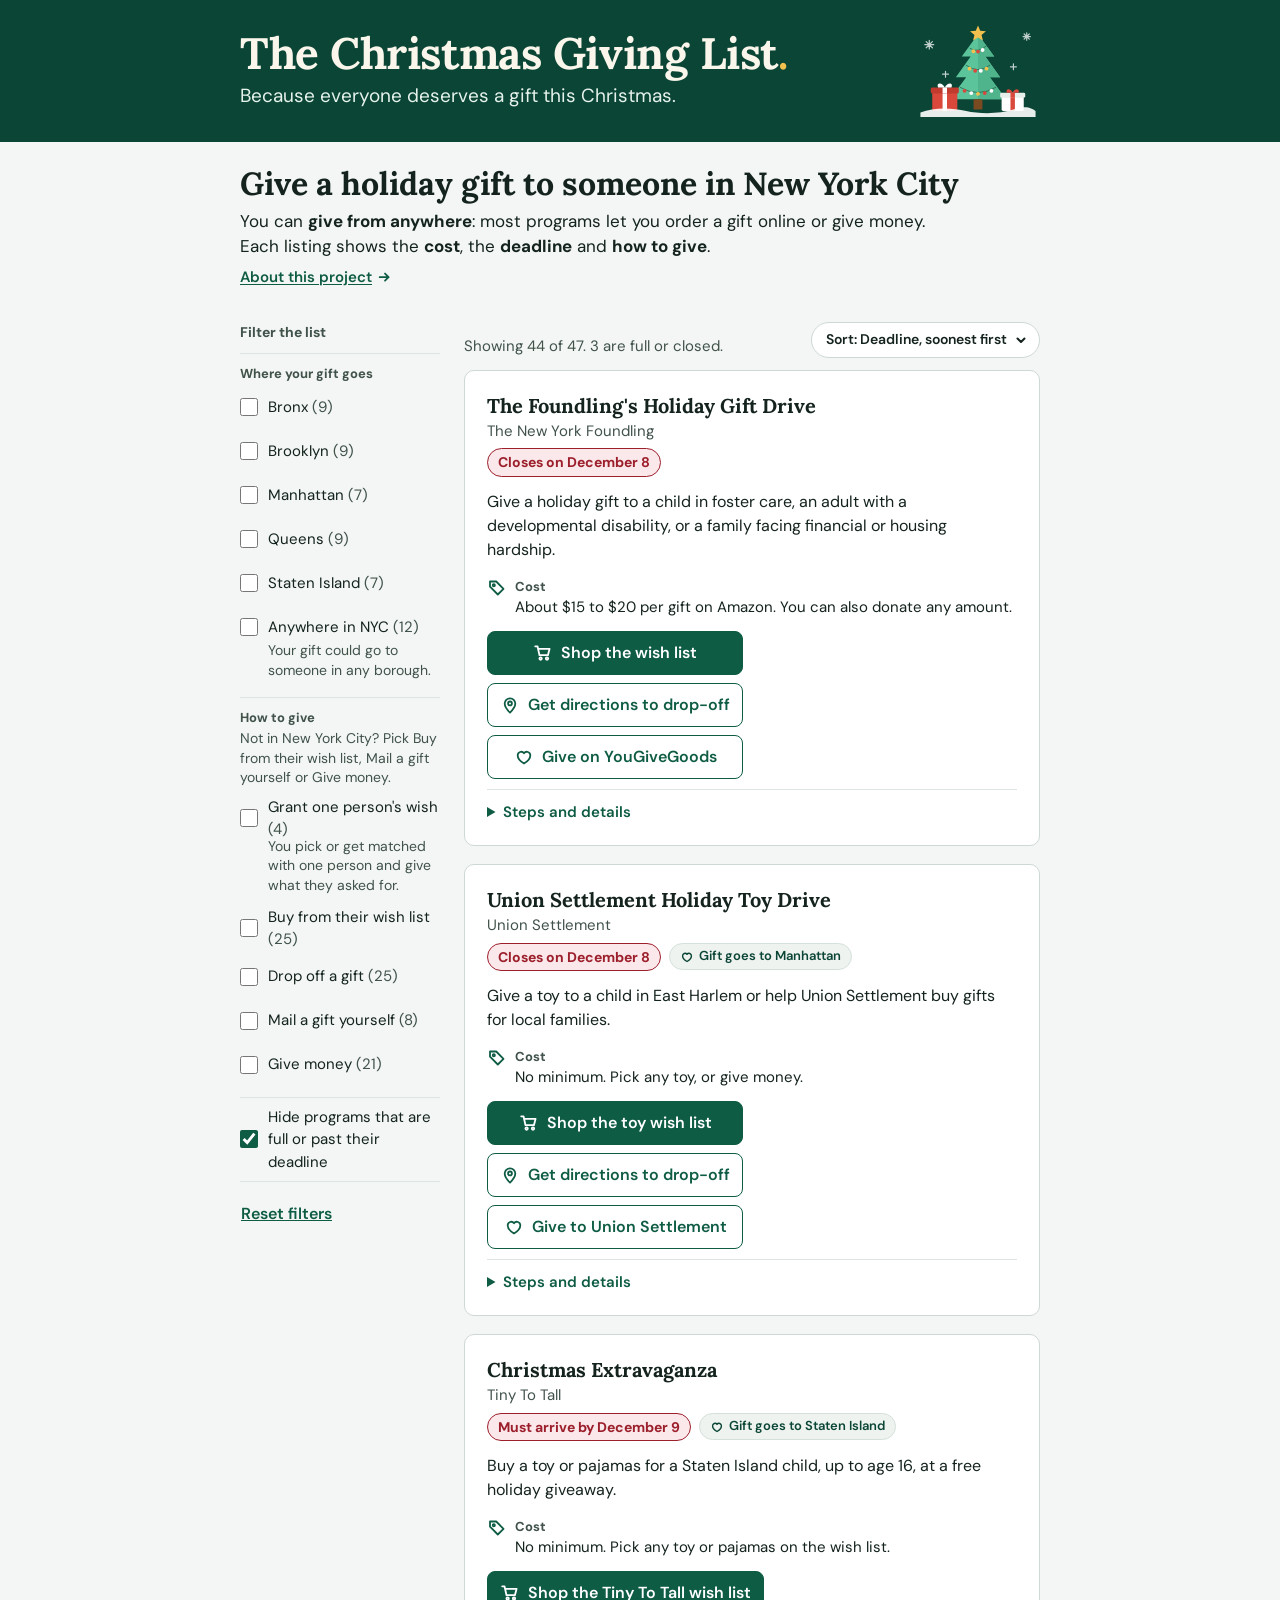
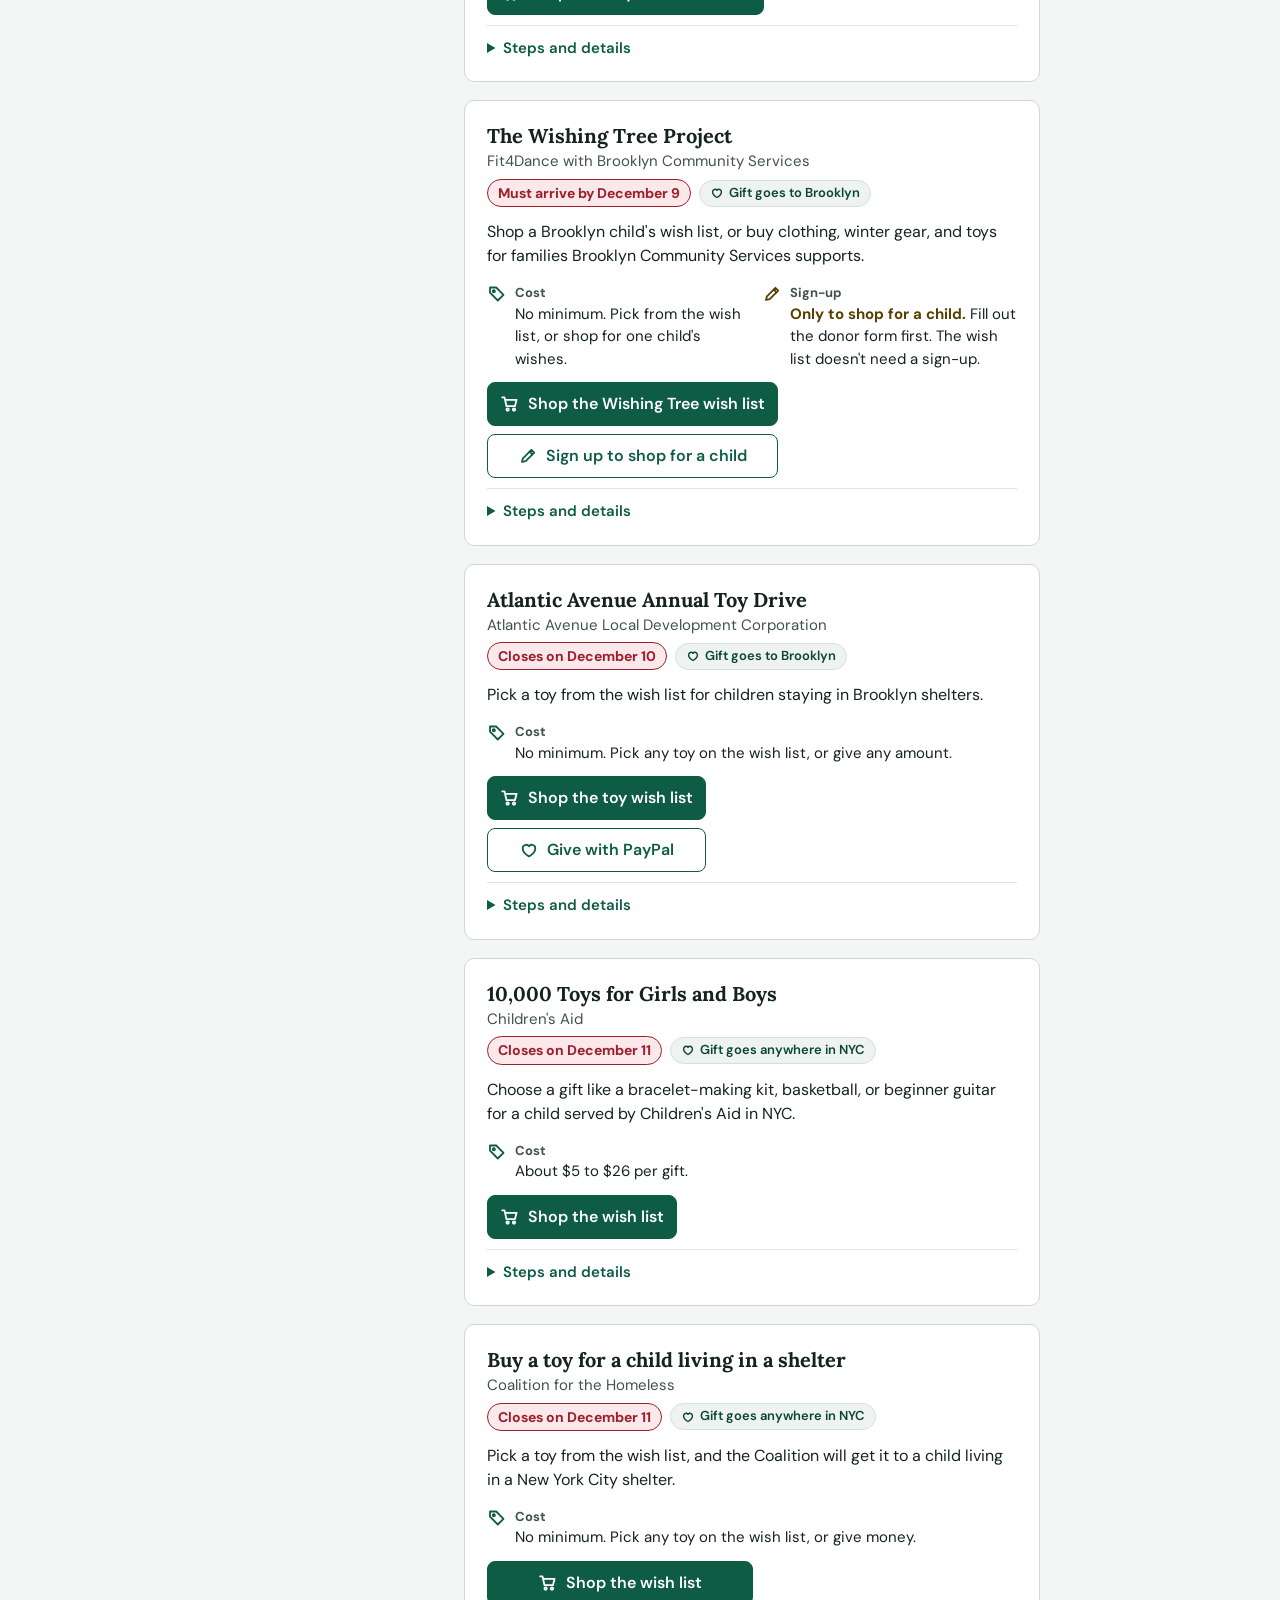
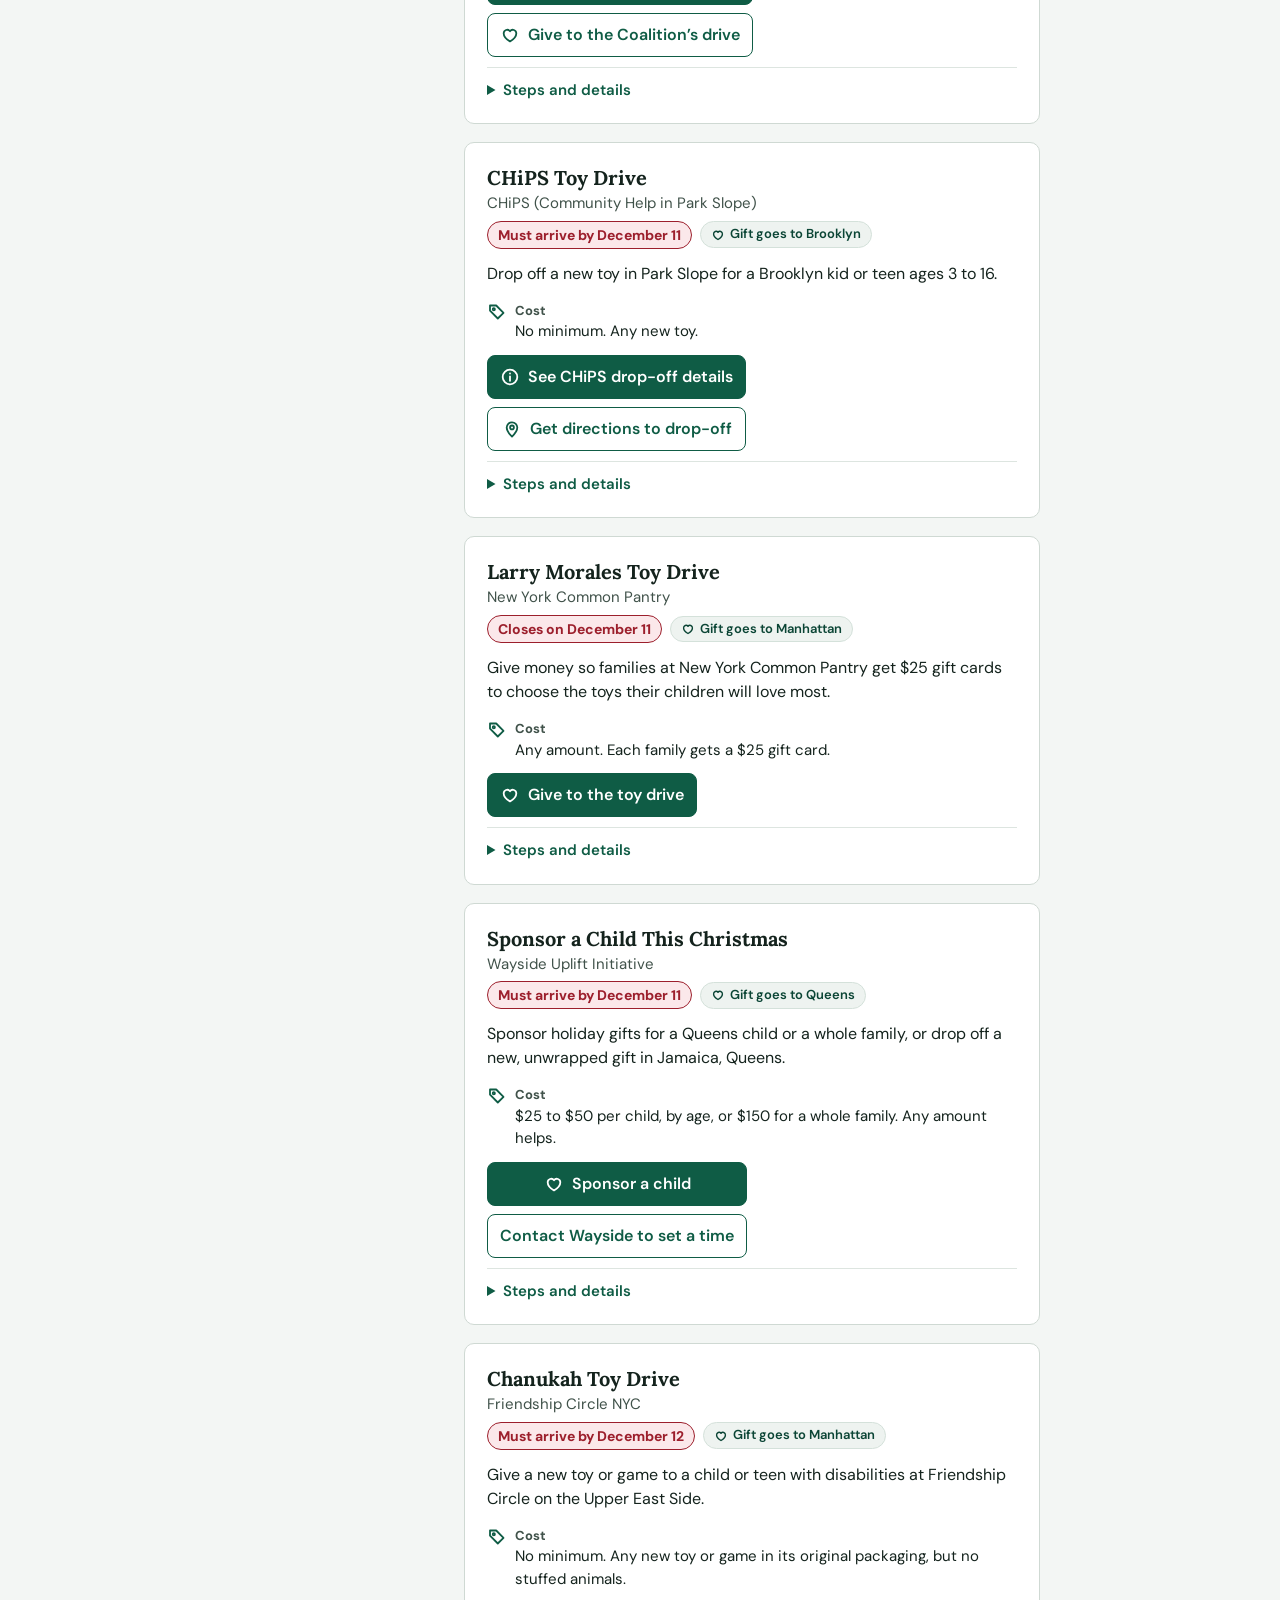
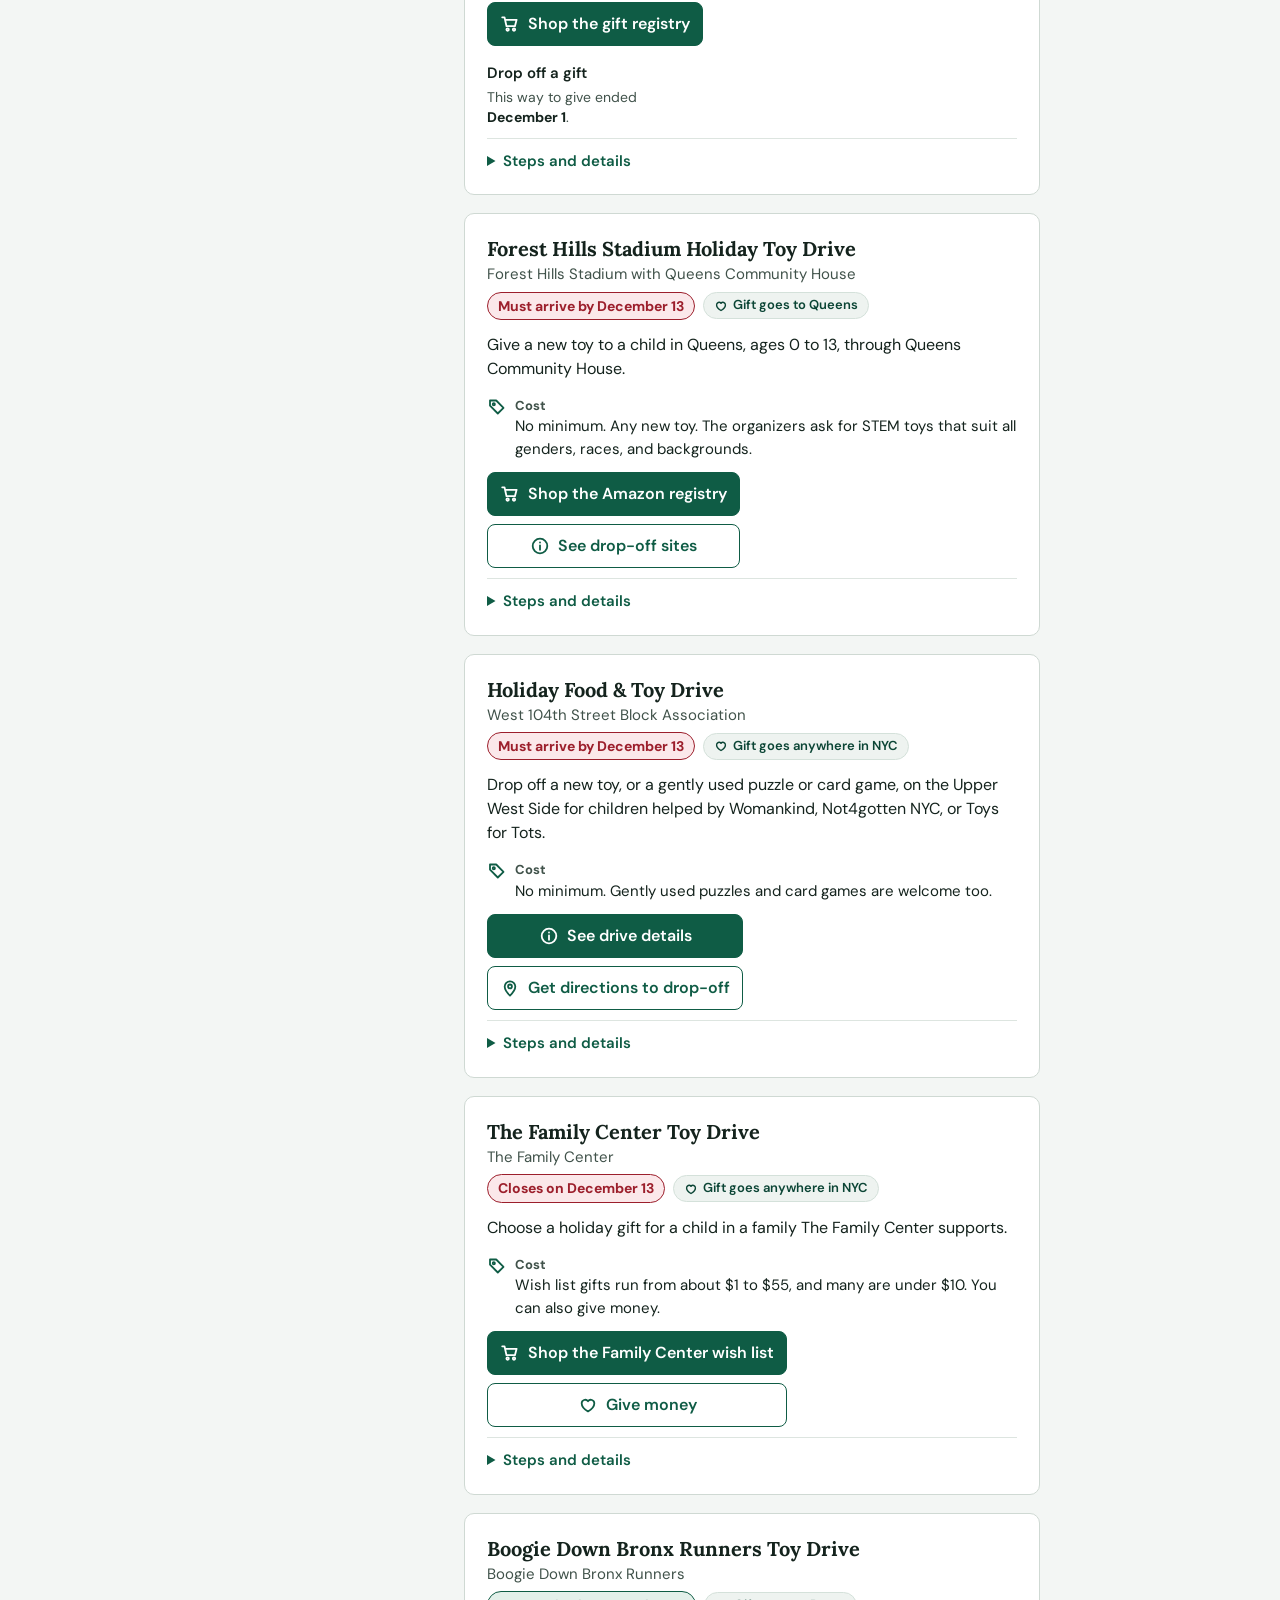
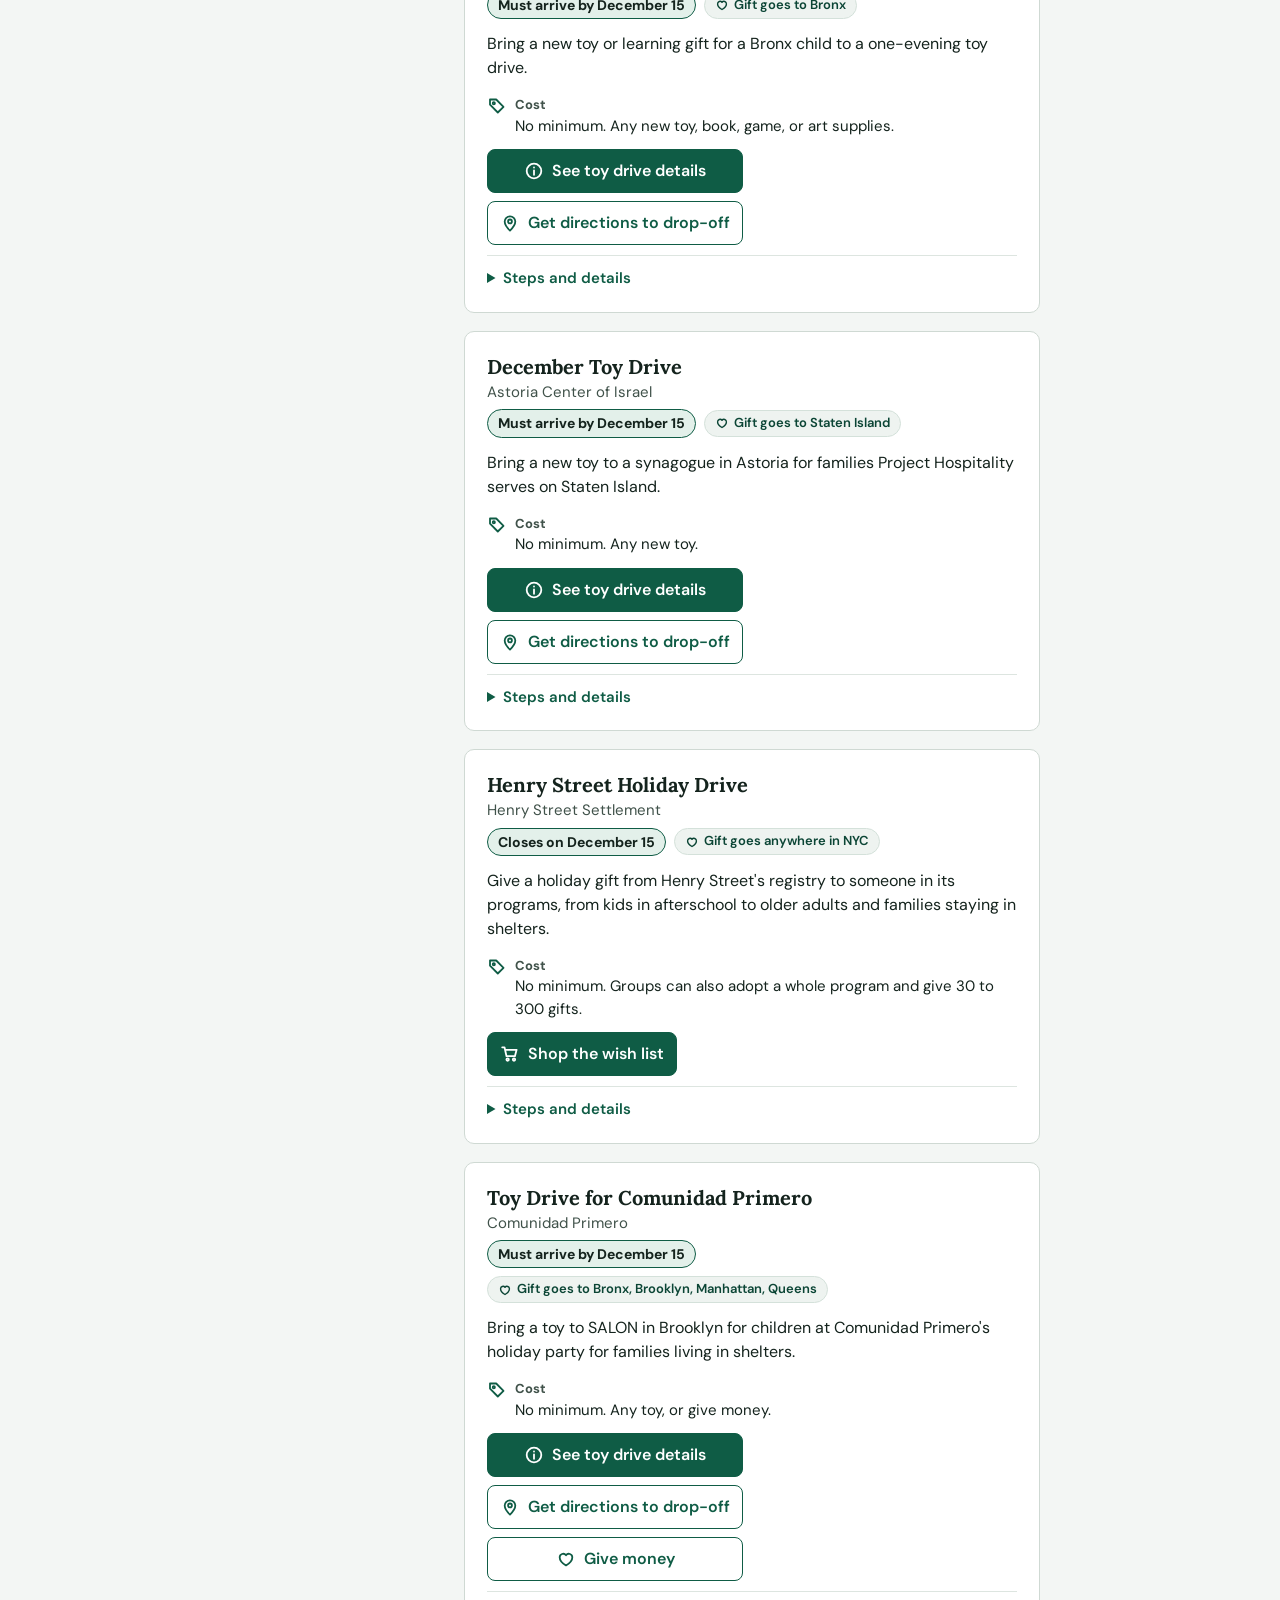
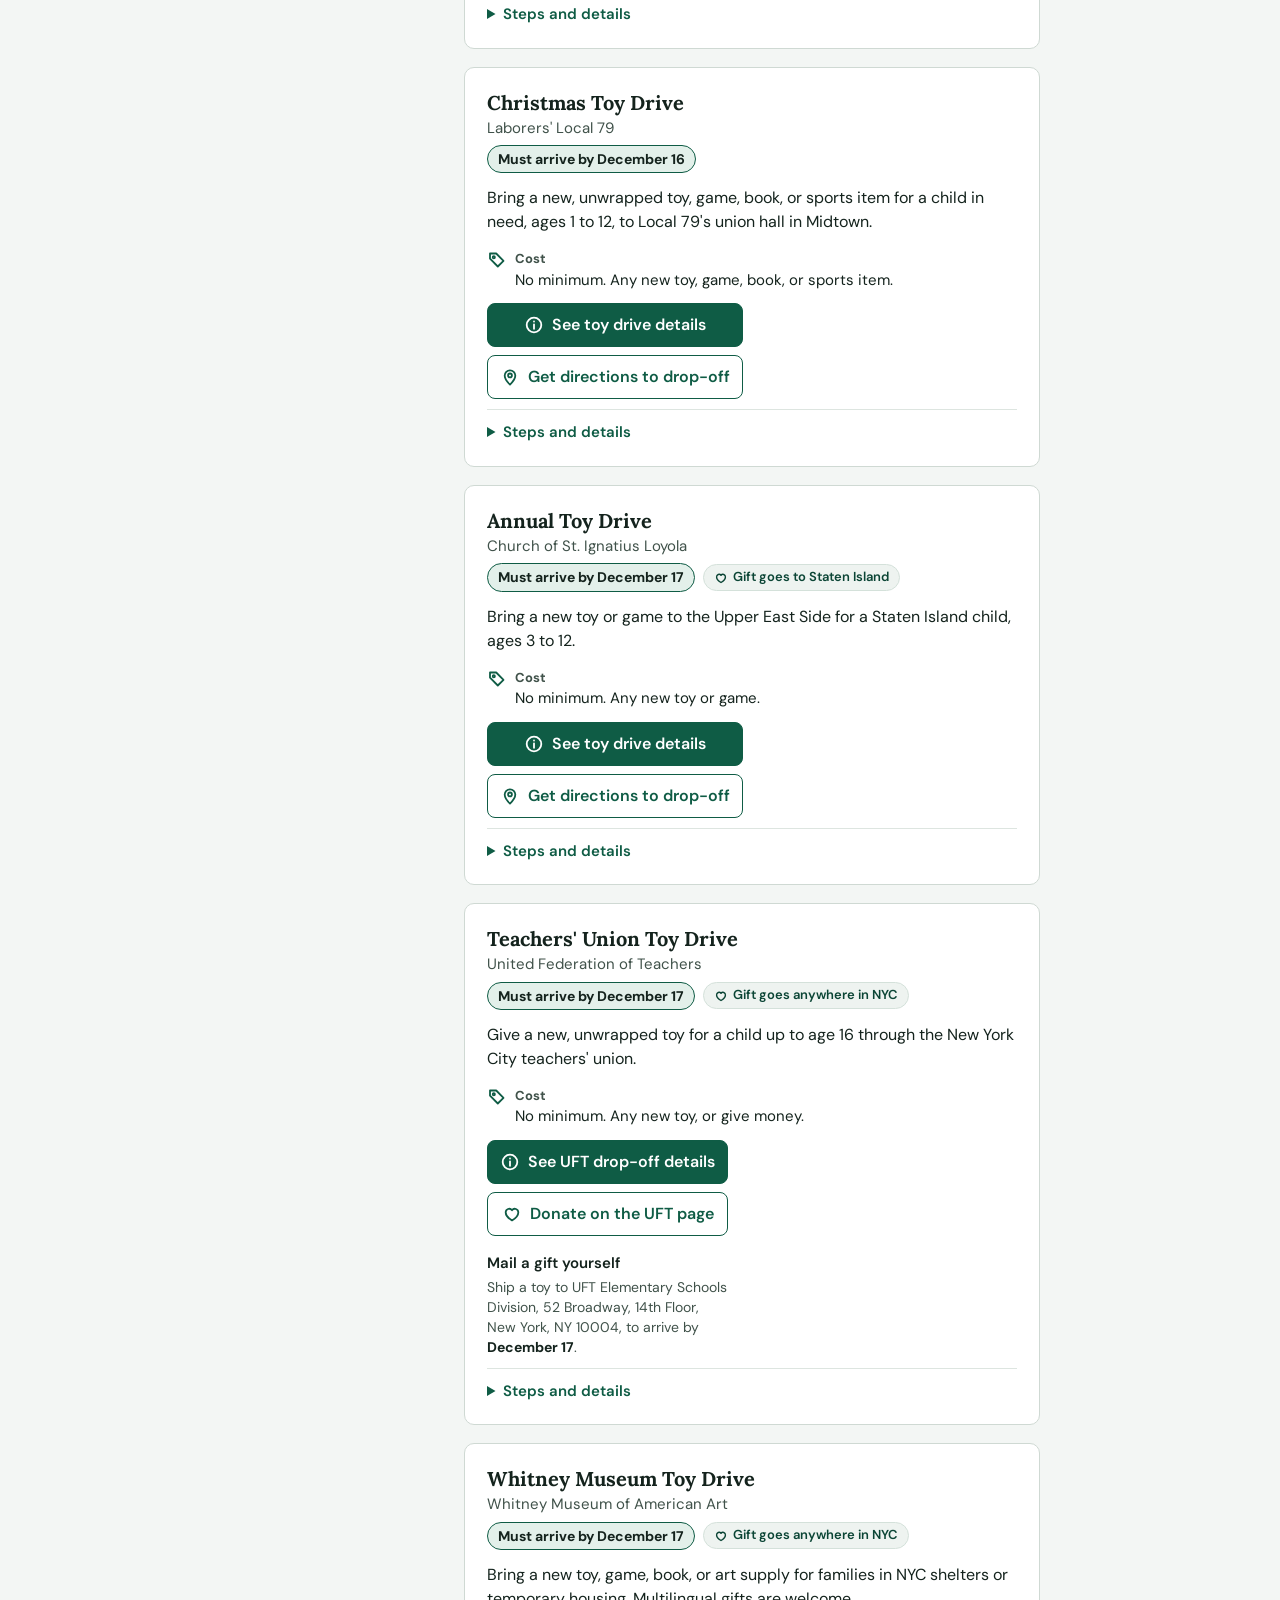
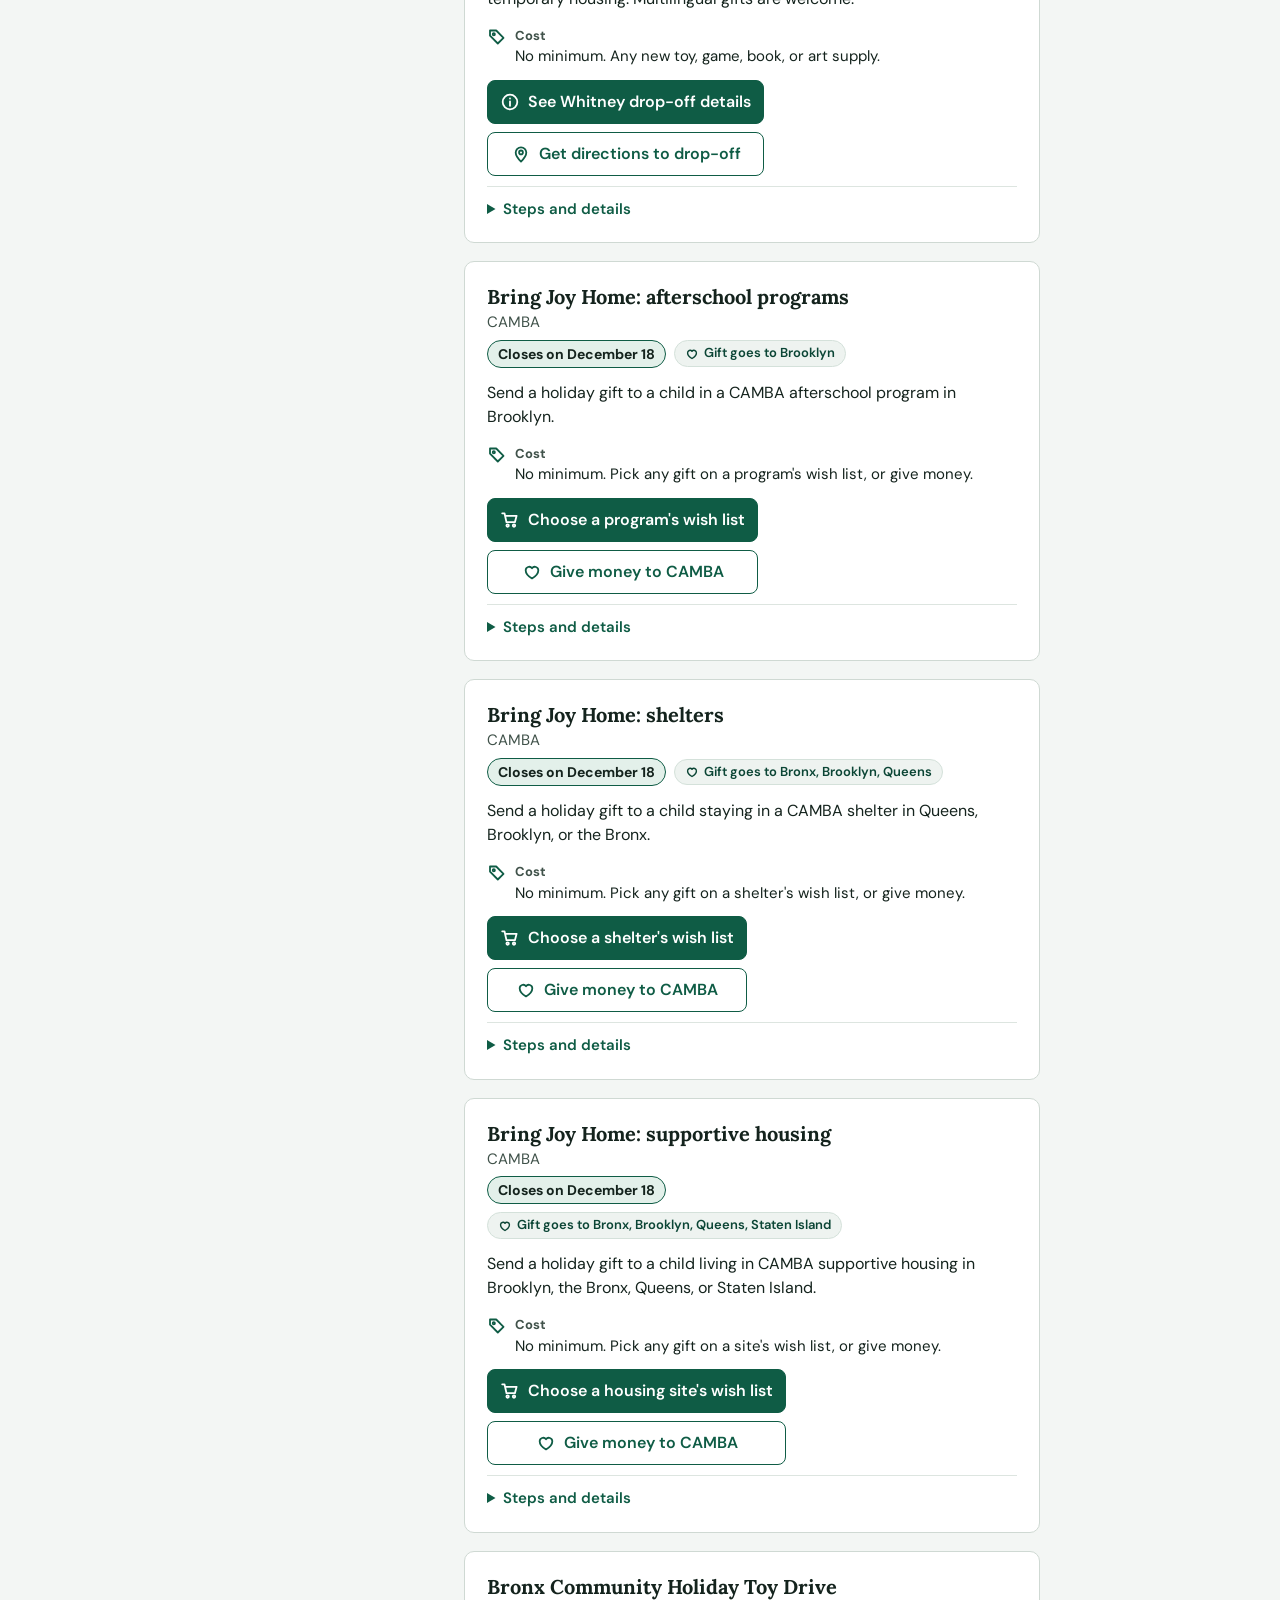
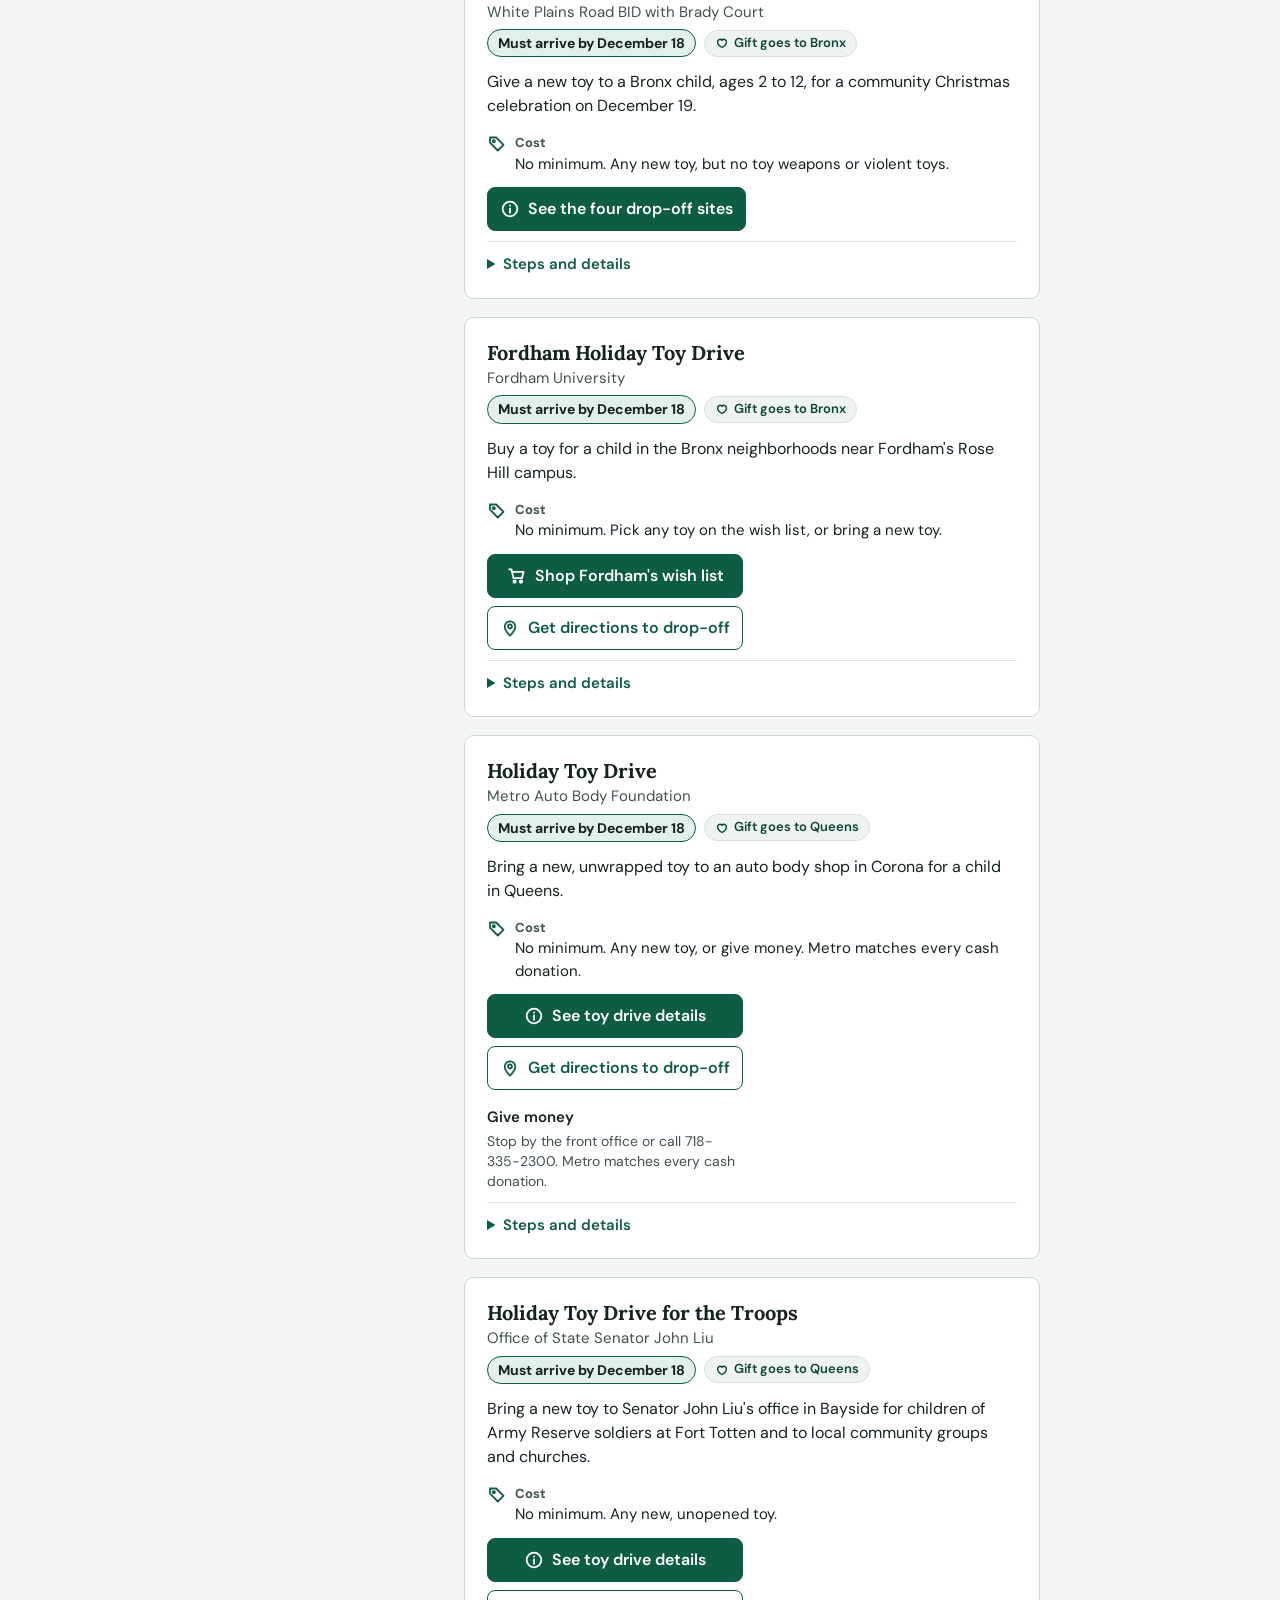
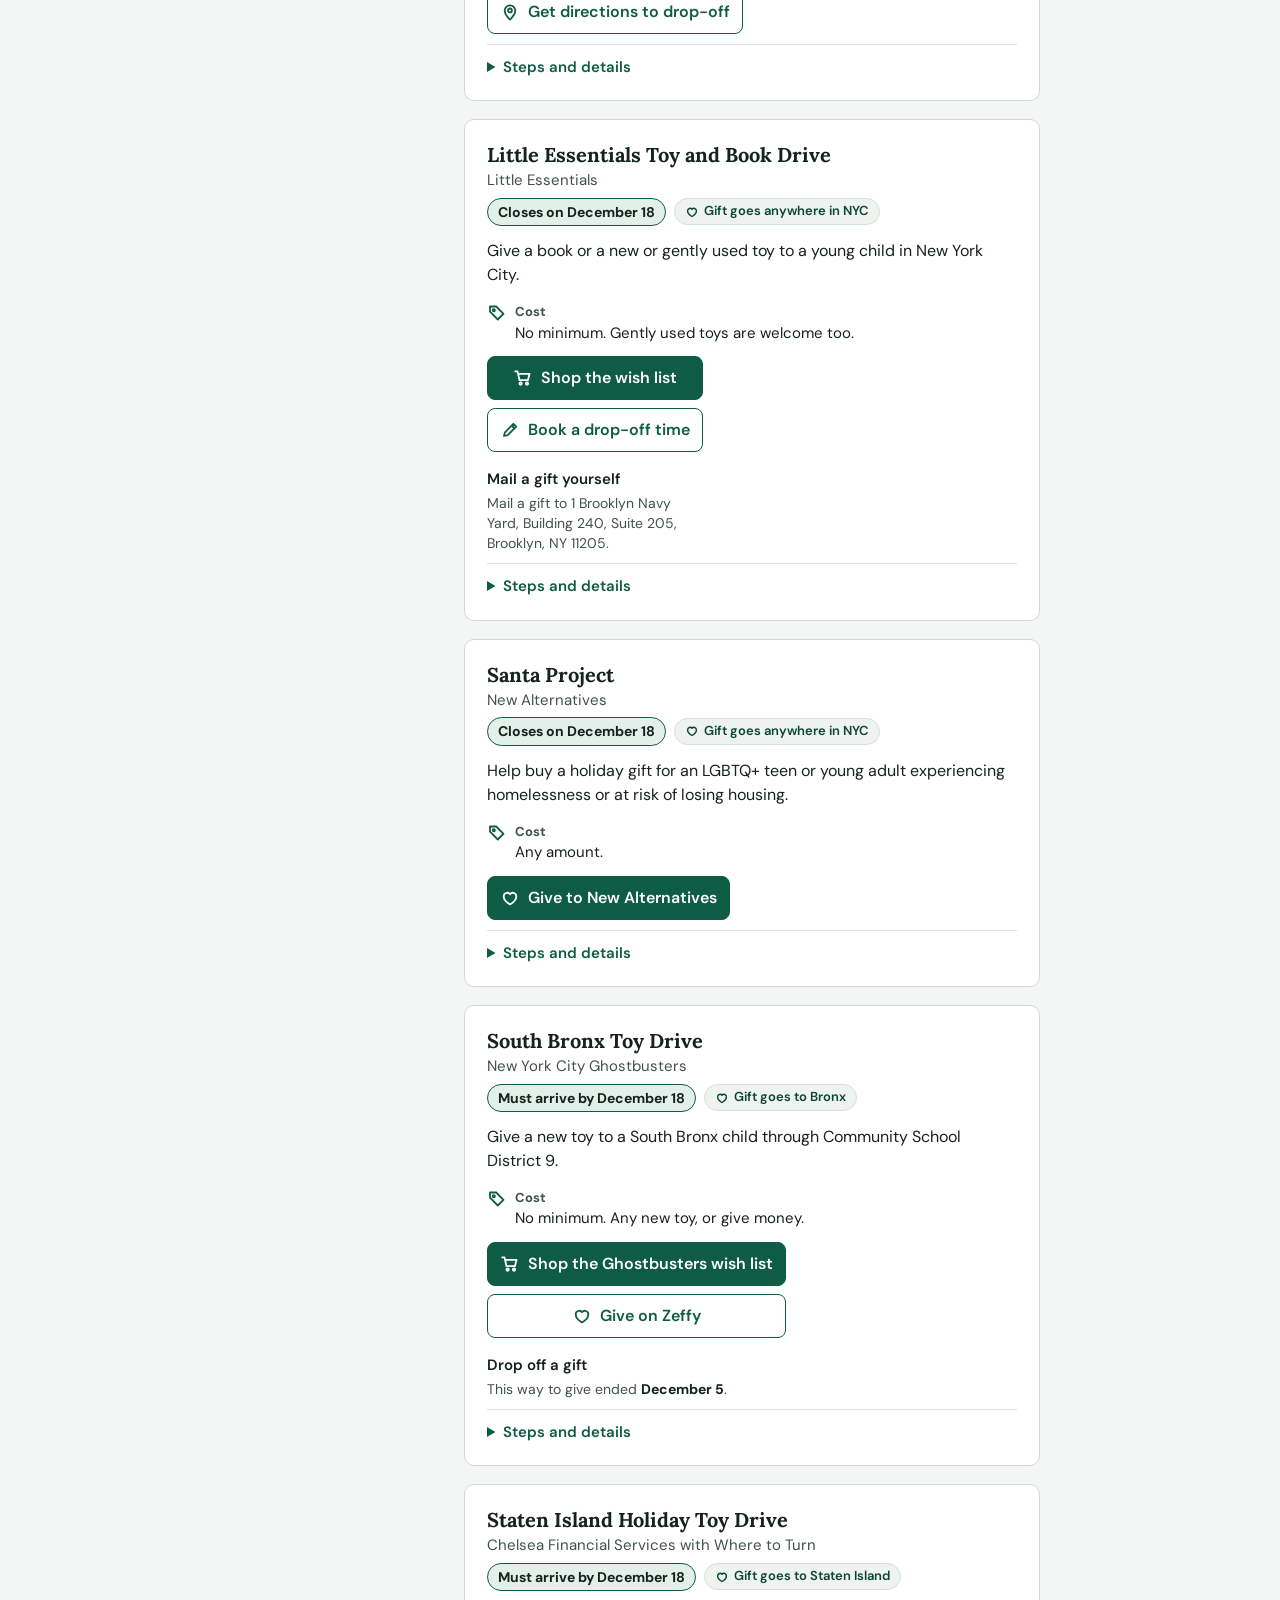
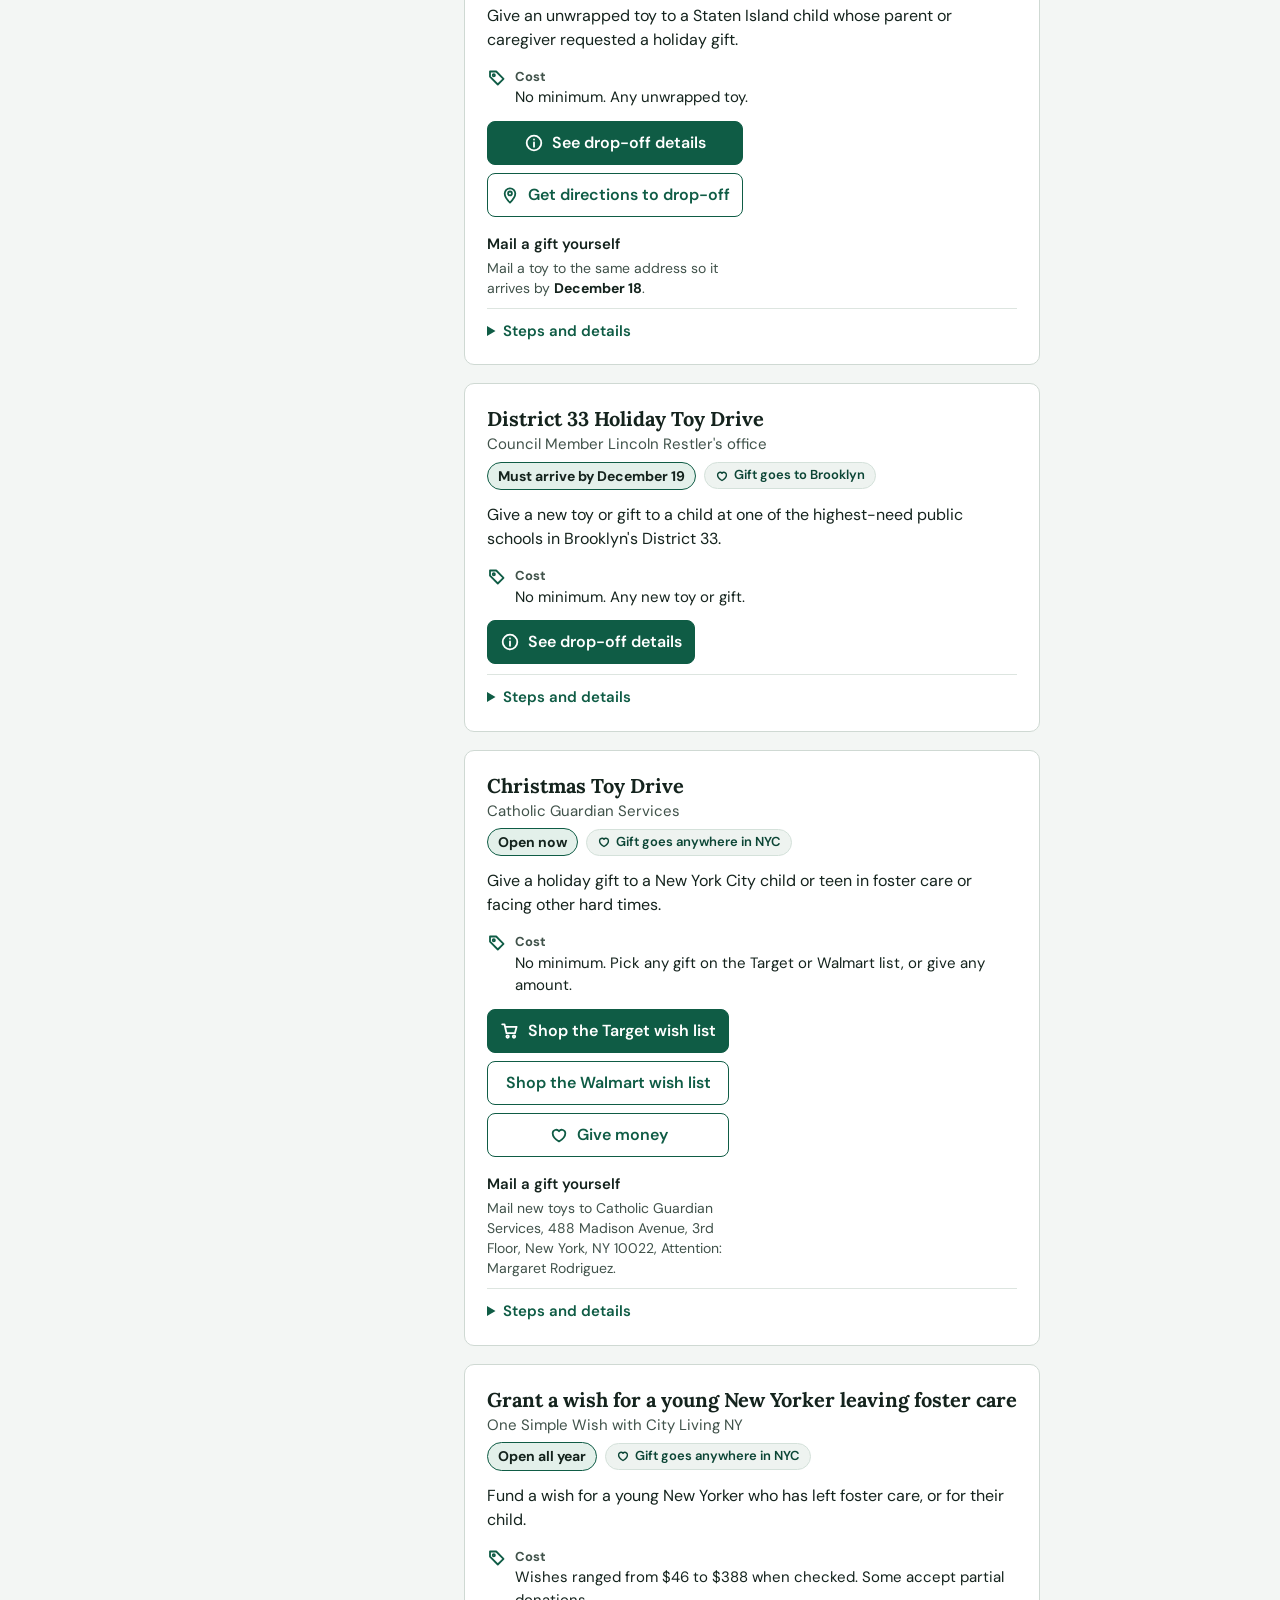
==== index.html @ 32252b39 "Shorter intro, About link under it - Home page intro is shorter, with the key words in bold. - "Abou" ====
<!DOCTYPE html>
<html lang="en">
<head>
<meta charset="utf-8">
<meta name="viewport" content="width=device-width, initial-scale=1">
<title>The Christmas Giving List</title>
<meta name="description" content="Everyone deserves a gift this Christmas. Give a holiday gift to someone in New York City, from anywhere. Each listing shows the cost, the deadline and how to give.">
<!-- What a pasted link shows in a text or on social media. The picture is og-image.png in the top folder. -->
<link rel="canonical" href="https://thechristmasgivinglist.org/">
<meta property="og:type" content="website">
<meta property="og:title" content="The Christmas Giving List">
<meta property="og:description" content="Everyone deserves a gift this Christmas. Give a holiday gift to someone in New York City, from anywhere. Each listing shows the cost, the deadline and how to give.">
<meta property="og:url" content="https://thechristmasgivinglist.org/">
<meta property="og:image" content="https://thechristmasgivinglist.org/og-image.png?v=2026-11-26-2">
<meta property="og:image:width" content="1200">
<meta property="og:image:height" content="630">
<meta property="og:image:alt" content="The Christmas Giving List. Because everyone deserves a gift this Christmas.">
<meta name="twitter:card" content="summary_large_image">
<meta name="twitter:image" content="https://thechristmasgivinglist.org/og-image.png?v=2026-11-26-2">
<link rel="icon" href="data:image/svg+xml,%3Csvg xmlns='http://www.w3.org/2000/svg' viewBox='0 0 20 20'%3E%3Crect width='20' height='20' rx='4' fill='%230f5c45'/%3E%3Cpath d='M4 9h12v7H4zM3.200 6.500h13.600V9H3.200zM10 6.500v9.500M10 6.500C8.700 3.500 5.800 4 6.800 6.500M10 6.500c1.300-3 4.200-2.500 3.200 0' fill='none' stroke='%23fff' stroke-width='1.500' stroke-linecap='round' stroke-linejoin='round'/%3E%3C/svg%3E">
<!-- The heading font and the main text font start loading right away -->
<link rel="preload" href="fonts/lora-latin-700-normal.woff2" as="font" type="font/woff2" crossorigin>
<link rel="preload" href="fonts/dm-sans-latin-400-normal.woff2" as="font" type="font/woff2" crossorigin>
<link rel="stylesheet" href="styles.css?v=2026-11-27-14">
<!-- The folded feedback form needs JavaScript. Without it, only the plain link to the form shows. -->
<noscript><style>#feedback { display: none; }</style></noscript>
</head>
<body>
<a class="skip" href="#results">Skip to the list of programs</a>

<header class="site-head">
  <div class="wrap">
    <h1 class="site-title">The Christmas Giving List<span class="dot">.</span></h1>
    <p class="tagline">Because everyone deserves a gift this Christmas.</p>
    <svg class="holiday-art" aria-hidden="true" focusable="false" viewBox="0 0 168 132" fill="none">
      <!-- snowflakes -->
      <g stroke="#ffffff" stroke-opacity="0.75" stroke-width="1.6" stroke-linecap="round">
        <path d="M18 22v12M12 28h12M13.8 23.8l8.4 8.4M22.2 23.8l-8.4 8.4"/>
        <path d="M150 12v10M145 17h10M146.5 13.5l7 7M153.5 13.5l-7 7"/>
        <path d="M40 64v8M36 68h8"/><path d="M132 54v8M128 58h8"/>
      </g>
      <!-- tree -->
      <path d="M84 14l22 30H94l20 28h-14l22 30H46l22-30H54l20-28H62z" fill="#5cc49b"/>
      <path d="M84 14l22 30H94l20 28h-14l22 30H84z" fill="#4fb38b"/>
      <rect x="78" y="102" width="12" height="14" rx="1" fill="#7a4a21"/>
      <path d="M84 2l3 7.2 7.8.6-6 5 1.9 7.6L84 18.3l-6.7 4.1 1.9-7.6-6-5 7.8-.6z" fill="#f2c14e"/>
      <!-- string of lights: three strands, each bulb sits on its strand -->
      <path d="M73 33 Q84 40 95 30" fill="none" stroke="#2f6f57" stroke-width="1.2" stroke-linecap="round"/>
      <circle cx="77.8" cy="36.9" r="2.6" fill="#f2c14e"/><circle cx="84" cy="37.4" r="2.6" fill="#d9483b"/><circle cx="90.2" cy="35.2" r="2.6" fill="#ffffff"/>
      <path d="M68 56 Q84 68 100 56" fill="none" stroke="#2f6f57" stroke-width="1.2" stroke-linecap="round"/>
      <circle cx="72.5" cy="60.5" r="2.6" fill="#f2c14e"/><circle cx="80.2" cy="63.3" r="2.6" fill="#d9483b"/><circle cx="87.8" cy="63.3" r="2.6" fill="#ffffff"/><circle cx="95.5" cy="60.5" r="2.6" fill="#f2c14e"/>
      <path d="M60 86 Q84 100 108 86" fill="none" stroke="#2f6f57" stroke-width="1.2" stroke-linecap="round"/>
      <circle cx="65.8" cy="90.6" r="2.6" fill="#d9483b"/><circle cx="74.9" cy="93.6" r="2.6" fill="#ffffff"/><circle cx="84" cy="94.6" r="2.6" fill="#f2c14e"/><circle cx="93.1" cy="93.6" r="2.6" fill="#d9483b"/><circle cx="102.2" cy="90.6" r="2.6" fill="#ffffff"/>
      <!-- gifts -->
      <rect x="22" y="92" width="34" height="26" rx="2" fill="#d9483b"/><rect x="36" y="92" width="6" height="26" fill="#ffffff"/>
      <rect x="20" y="86" width="38" height="8" rx="2" fill="#c13a2e"/><rect x="36" y="86" width="6" height="8" fill="#ffffff"/>
      <path d="M39 86c-4-8-12-6-9 0zM39 86c4-8 12-6 9 0z" fill="#ffffff"/>
      <rect x="116" y="98" width="30" height="20" rx="2" fill="#ffffff"/><rect x="128" y="98" width="6" height="20" fill="#d9483b"/>
      <rect x="114" y="93" width="34" height="7" rx="2" fill="#e6efe9"/><rect x="128" y="93" width="6" height="7" fill="#d9483b"/>
      <path d="M131 93c-3.5-7-10-5-8 0zM131 93c3.5-7 10-5 8 0z" fill="#d9483b"/>
      <!-- snow on the ground -->
      <path d="M6 120c20-8 44-6 62-2s46 4 64-2 24-2 30 2v8H6z" fill="#ffffff" fill-opacity="0.9"/>
    </svg>
  </div>
</header>

<noscript>
  <div class="wrap"><p class="flag">This page needs JavaScript turned on to show the list of programs.</p></div>
</noscript>

<main>
  <div class="wrap intro">
    <h2 class="intro-title">Give a holiday gift to someone in New&nbsp;York&nbsp;City</h2>
    <p class="intro-lead">You can <strong>give from anywhere</strong>: most programs let you order a gift online or give money. Each listing shows the <strong>cost</strong>, the <strong>deadline</strong> and <strong>how to give</strong>.</p>
    <a class="page-link" href="about.html">About this project<svg class="arrow arrow-after" aria-hidden="true" focusable="false" width="16" height="16" viewBox="0 0 16 16" fill="none" stroke="currentColor" stroke-width="2" stroke-linecap="round" stroke-linejoin="round"><path d="M3 8h10M9 4l4 4-4 4"/></svg></a>
  </div>
  <div class="wrap page" id="app" hidden>
  <details class="filters" id="filterPanel" open>
    <summary id="filterSummary"><svg aria-hidden="true" width="18" height="18" viewBox="0 0 18 18" fill="none" stroke="currentColor" stroke-width="2" stroke-linecap="round"><path d="M2 5h7M15 5h1M2 13h1M9 13h7"/><circle cx="12" cy="5" r="2.2"/><circle cx="6" cy="13" r="2.2"/></svg><span>Filters</span></summary>
    <form class="filters-body" id="filters" aria-label="Filter the list of programs">
      <div class="sheet-head">
        <div>
          <h2>Filter the list</h2>
          <p class="hint">The list updates as you choose.</p>
        </div>
        <button type="button" class="sheet-close" id="closeFilters">Close</button>
      </div>

      <fieldset id="f-area">
        <legend>Where your gift goes</legend>
      </fieldset>

      <fieldset id="f-way" aria-describedby="f-way-hint">
        <legend>How to give</legend>
        <p class="check-hint group-hint" id="f-way-hint">Not in New York City? Pick Buy from their wish list, Mail a gift yourself or Give money.</p>
      </fieldset>

      <label class="check" for="hideClosed">
        <input type="checkbox" id="hideClosed" checked>
        <span>Hide programs that are full or past their deadline</span>
      </label>

      <div class="sheet-foot">
        <button type="button" class="btn secondary" id="clear">Reset filters</button>
        <button type="button" class="btn primary" id="showResults">Show programs</button>
      </div>
    </form>
  </details>

  <div class="results-head">
    <!-- The heading names the list for screen readers. The count line is what you see, and it takes the focus after filtering. -->
    <h2 id="results-title" class="sr-only">Programs</h2>
    <p id="count" role="status" aria-live="polite" tabindex="-1"></p>
  </div>
  <div class="sort">
    <label for="sort" class="sr-only">Sort by</label>
    <span class="sort-face" aria-hidden="true"><span id="sortText">Sort: Deadline, soonest first</span><svg aria-hidden="true" width="12" height="12" viewBox="0 0 12 12" fill="none" stroke="currentColor" stroke-width="2" stroke-linecap="round" stroke-linejoin="round"><path d="M2.5 4.5 6 8l3.5-3.5"/></svg></span>
    <select id="sort">
      <option value="deadline">Deadline, soonest first</option>
      <option value="name">Name, A to Z</option>
    </select>
  </div>
  <section id="results" aria-labelledby="results-title" tabindex="-1">

    <p class="flag" id="seasonOver" hidden></p>

    <div class="applied" id="applied" hidden>
      <p id="appliedText"></p>
      <button type="button" class="btn secondary small" id="clear3">Reset filters</button>
    </div>

    <ul id="list"></ul>

    <div class="empty" id="empty" hidden>
      <p><strong>No programs match your filters.</strong> Remove a filter or reset the filters to see more.</p>
      <button type="button" class="btn secondary" id="clear2">Reset filters</button>
    </div>
  </section>
  </div>
</main>

<footer class="about">
  <div class="wrap">
    <h2>Questions or feedback?</h2>
    <p>See a mistake, know a program that belongs on the list, or find something hard to use? Tell us using the form below.</p>
    <details class="feedback" id="feedback">
      <summary>Open the feedback form</summary>
      <iframe id="feedbackFrame" title="Feedback form for The Christmas Giving List" data-src="https://docs.google.com/forms/d/e/1FAIpQLSfdwLZCQvjUqEZg6rhdhUFrDyp4WQBQvWkwpQ0rKYL52Z11yQ/viewform?embedded=true"></iframe>
    </details>
    <a class="form-link" href="https://docs.google.com/forms/d/e/1FAIpQLSfdwLZCQvjUqEZg6rhdhUFrDyp4WQBQvWkwpQ0rKYL52Z11yQ/viewform">Open the form on its own page</a>
    <!-- "Updated" is the day the list's information last changed, in New York time. It is written in the line below
         by hand, not filled in by the script. See "How to edit" in README.md for when to change it, and change both
         the datetime value and the text. -->
    <p class="footnote">Updated <time datetime="2026-11-27">Nov 27, 2026</time>.</p>
    <p class="footnote">Dates and openings can change, so confirm with the organization before you buy.</p>
    <p class="footnote">This website is not affiliated with any listed organization.</p>
    <p class="footnote">This site counts visits and clicks without cookies or personal data.</p>
    <a class="page-link" href="about.html">About this project</a>
  </div>
</footer>

<script>
/* =====================================================================
   PROGRAM FIELDS
   ---------------------------------------------------------------------
   For when to change the "Updated" date, the "checked" dates and the styles version, see "How to edit" in README.md.
   1. Everything visitors see in the list comes from PROGRAMS below.
   2. To add a program, copy one block from { to }, paste it, and change
      the text. Keep the commas between blocks.
   3. Values you can use:
        areas:   where the gifts go: one or more of "bronx", "brooklyn", "manhattan", "queens", "staten-island", "nyc".
                 A borough: the gifts reach people in that borough. Use more than one when more are confirmed.
                 "nyc": the gift could go to someone in any borough, or the program doesn't say which borough.
                 []: it isn't clear the gifts stay in New York City. The card shows no chip.
                 Tag where the gifts go, not where you drop them off.
        ways:    how you give. Use one or more of "ship" (buy from the organization's wish list and the store ships it for you),
                 "drop" (drop off a gift), "mail" (get a gift yourself and mail it), "money" (give money).
                 The first one is the way the main button uses.
        oneWish: true when you can grant one person's wish: you pick or get matched with one person and give what they
                 asked for. It puts the program under "Grant one person's wish" in the "How to give" filter. It doesn't
                 add a button.
        status:  "open", "confirm" (something is unconfirmed), "waitlist" (full)
        statusNote: a short warning shown on the card after the words "Check first."
        deadline: "YYYY-MM-DD" or null. Past deadlines are marked on their own.
        closesAt: only when a program closes at a set time, such as "2026-12-12T20:00:00-05:00" (8 pm Eastern).
        mustArrive: true when the gift must be there by the date, including drop-off. Leave it out when you can still
                 order, ship, or give on the date itself.
        ends:    on one row or option, "YYYY-MM-DD", when only that way to give has a deadline. The card stays open
                 while any other way is still open.
        openLabel: words for the label when there is no deadline, such as "Dates vary by area". Leave it out to show "Open now".
        yearRound: true for a program that is open all year. It stays open after SITE.seasonEnds.
        summary: one or two short sentences: what the gift is and who gets it.
        about:   background on the organization. Shown inside "Steps and details", not on the card.
        stepGroups: every program has stepGroups, a list of { title, steps }. Use one group per way to give, titled with the
                 filter's words ("Buy from their wish list", "Drop off a gift", "Mail a gift yourself", "Give money").
                 Use "Mail or drop off a gift" when the same steps end in either. Number only steps that happen in order.
                 When the giver picks one option, use { text: "… one of these ways:", choices: [ … ] }.
        Buttons: a card shows its ways in this order, keeping the data order within each group: the row with the main
                 button ("main", or the first row), other rows with a button, "money" rows with a button, then rows with
                 no button (including ways that have ended). The first button shown is solid, the rest are outlined. Any
                 "If your email app does not open" help comes after the last button. A button gets a small picture only
                 when the picture shows what the button does. To choose it by hand, add "icon" to "action" or to a "link"
                 (ship, money, mail, drop, signup, info, or "" for none).
        rows:    only for a card whose ways all start in the same place. One or more { icon, name, text } shown in place of
                 the usual one row for each way. "ways" still decides which filters find the card. A row can also have
                 "main": true (the card's main button sits on this row, not the first one) and "signup": true (the row's
                 text starts with "Sign up first.").
        options: one entry for each way to give, in the same order as "ways". Each can have text (a short detail such as an
                 address) and, for the second and third way, a link { label, url }. The link can also be an email button,
                 written like an email action: { type: "email", label, email, subject, body }. An option can also have
                 map: "street address", which adds a "Get directions to drop-off" link.
        action:  { type: "link", label, url }
                 { type: "email", label, email, subject, body }
                 Add srExtra: "Organization name" when another card has a button with the same words.
        signup:  { needed: true or false, text }. The card shows a "Sign-up" row only when needed is true.
                 Use needed: true only when people must do something before they can give.
        second:  { label, url }. A second, outlined button next to the main one.
   4. Each year, set SITE.season and SITE.seasonEnds. After that day, every program that is not open all year
      shows as ended.
   ===================================================================== */

const SITE = {
  season: "2026",            // the holiday season this list is for
  seasonEnds: "2026-12-25"   // after this day, every program that is not open all year shows as ended
};

const LABELS = {
  areas:  { bronx: "Bronx", brooklyn: "Brooklyn", manhattan: "Manhattan", queens: "Queens", "staten-island": "Staten Island", nyc: "Anywhere in NYC" },
  ways:   { ship: "Buy from their wish list", drop: "Drop off a gift", mail: "Mail a gift yourself", money: "Give money" }
};

const PROGRAMS = [
  {
    "id": "onesimplewish",
    "name": "Grant a wish for a young New Yorker leaving foster care",
    "org": "One Simple Wish with City Living NY",
    "areas": [
      "nyc"
    ],
    "status": "open",
    "oneWish": true,
    "summary": "Fund a wish for a young New Yorker who has left foster care, or for their child.",
    "about": "City Living NY is a New York City nonprofit that helps young people move from foster care to living on their own, including finding and keeping housing. One Simple Wish, a national nonprofit founded in 2008, hosts its wishes.",
    "cost": "Wishes ranged from $46 to $388 when checked. Some accept partial donations.",
    "deadline": null,
    "yearRound": true,
    "action": {
      "type": "link",
      "label": "Browse City Living NY wishes",
      "url": "https://www.onesimplewish.org/community-partner/1131-city-living-ny"
    },
    "source": "https://www.onesimplewish.org/community-partner/1131-city-living-ny",
    "checked": "2026-11-26",
    "ways": [
      "money"
    ],
    "signup": {
      "needed": false,
      "text": "None needed."
    },
    "options": [
      {}
    ],
    "stepGroups": [
      {
        "title": "Give money",
        "steps": [
          "Open City Living NY's page on One Simple Wish.",
          "Choose a wish.",
          "Pay for the whole wish, or part of it if the wish allows that. One Simple Wish buys the gift and gets it to the person."
        ]
      }
    ]
  },
  {
    "id": "sus",
    "name": "S:US Holiday Gift Project",
    "org": "Services for the UnderServed (S:US)",
    "areas": [],
    "status": "open",
    "oneWish": true,
    "summary": "Fulfill a holiday wish for someone S:US supports, including adults with disabilities, veterans, and children living in shelters.",
    "about": "Services for the UnderServed (S:US) is a New York nonprofit founded in 1978. It provides housing, employment support, and mental health and substance use treatment to tens of thousands of people and their families across New York City and Long Island each year.",
    "cost": "About $15 to $30 per gift on the wish list. One person's wish is under $40.",
    "deadline": null,
    "mustArrive": true,
    "action": {
      "type": "email",
      "label": "Email Siona for a wish",
      "email": "sschmid@sus.org",
      "subject": "Holiday Gift Project 2026 wish request",
      "body": "Hello Siona,\n\nI would like to take part in the S:US Holiday Gift Project.\n\nI can buy gifts for [number] people. Please send me their wishes and tell me how to deliver the gifts.\n\nThank you,\n[Your name]\n[Your phone number]",
      "srExtra": "Services for the UnderServed (S:US)"
    },
    "source": "https://sus.org/help-bring-holiday-joy/",
    "checked": "2026-11-25",
    "ways": [
      "drop",
      "mail",
      "ship",
      "money"
    ],
    "signup": {
      "needed": true,
      "lead": "Only for one person's wish.",
      "text": "Email Siona first. The other ways don't need a sign-up."
    },
    "rows": [
      {
        "icon": "ship",
        "name": "Buy from their wish list",
        "link": {
          "label": "Shop the S:US wish list",
          "url": "https://amzn.to/4e7onb6"
        }
      },
      {
        "icon": "money",
        "name": "Give money",
        "link": {
          "label": "Give money to S:US",
          "url": "https://sus.org/holiday-gift-project-donate/"
        }
      },
      {
        "icon": "mail",
        "name": "Give one person's wish",
        "text": "Email Siona Schmid at sschmid@sus.org for one person's wish. Buy the gift, then mail it or drop it off. Drop-off ends December 4.",
        "main": true,
        "signup": true,
        "ends": "2026-12-04"
      }
    ],
    "stepGroups": [
      {
        "title": "Mail or drop off a gift",
        "steps": [
          "Email Siona Schmid at sschmid@sus.org. Say how many people you want to buy for.",
          "Siona sends you each person's wish.",
          "Buy the gifts.",
          {
            "text": "Send them one of these ways:",
            "choices": [
              "Mail them to S:US, 463 Seventh Avenue, 17th Floor, New York, NY 10018, Attention: Siona Schmid.",
              "Drop them off at the same address by December 4. Email Siona or call 646-588-9774 first to set a time."
            ]
          }
        ]
      },
      {
        "title": "Buy from their wish list",
        "steps": [
          "Open the Amazon wish list.",
          "Choose a gift.",
          "Check out. It ships to S:US for you."
        ]
      },
      {
        "title": "Give money",
        "steps": [
          "Open the S:US donation form.",
          "Choose an amount. S:US buys the gifts."
        ]
      }
    ]
  },
  {
    "id": "sanctuary",
    "name": "Sanctuary's Winter Wishes gift drive",
    "org": "Sanctuary for Families",
    "areas": [
      "nyc"
    ],
    "status": "open",
    "summary": "Give a book, game, toy, or gift card to a survivor of gender-based violence or one of their children.",
    "about": "Sanctuary for Families is a New York City nonprofit, founded in 1984. It helps survivors of domestic violence, sex trafficking, and other gender-based violence with shelter, counseling, legal help, and job training.",
    "cost": "About $25 to $30 per gift.",
    "deadline": "2026-12-01",
    "mustArrive": true,
    "stepGroups": [
      {
        "title": "Buy from their wish list",
        "steps": [
          "Open the Amazon wish list.",
          "Choose a gift or gift card.",
          "Check out with Sanctuary's shipping address. Order so it arrives by December 1."
        ]
      },
      {
        "title": "Drop off a gift",
        "steps": [
          "Email elobue@sffny.org to set up a drop-off. Sanctuary only accepts drop-offs arranged ahead of time.",
          "Bring new gifts by December 1."
        ]
      }
    ],
    "note": "Questions: elobue@sffny.org.",
    "action": {
      "type": "link",
      "label": "Shop the wish list",
      "url": "https://www.amazon.com/hz/wishlist/ls/3KCYIY6SDYPIO/ref=hz_ls_biz_ex",
      "srExtra": "Sanctuary for Families"
    },
    "source": "https://sanctuaryforfamilies.org/support-us/holiday-opportunities/",
    "checked": "2026-11-26",
    "ways": [
      "ship",
      "drop"
    ],
    "signup": {
      "needed": false,
      "text": "None needed."
    },
    "options": [
      {},
      {
        "link": {
          "type": "email",
          "label": "Email to set up a drop-off",
          "email": "elobue@sffny.org",
          "subject": "Winter Wishes gift drop-off",
          "body": "Hello Emily,\n\nI would like to drop off new gifts for Sanctuary's Winter Wishes gift drive. Could we set up a time for me to bring them by December 1?\n\nThank you,\n[Your name]\n[Your phone number]"
        },
        "text": "Email elobue@sffny.org to set up a drop-off, then bring new gifts by December 1."
      }
    ]
  },
  {
    "id": "nycares",
    "name": "New York Cares Winter Wishes",
    "org": "New York Cares",
    "areas": [
      "nyc"
    ],
    "status": "waitlist",
    "oneWish": true,
    "statusNote": "Sign-up is closed for 2026. You can ask to be told if a wish opens up.",
    "summary": "If a wish opens up, get matched with a letter from a NYC child or teen, then send them the gift they asked for.",
    "about": "New York Cares is New York City's largest volunteer organization, founded in 1987. It runs volunteer projects in education, hunger and homelessness relief, health for older adults, and parks.",
    "cost": "Up to $40 per letter, plus postage.",
    "deadline": "2026-12-04",
    "mustArrive": true,
    "stepGroups": [
      {
        "title": "Mail a gift yourself",
        "steps": [
          "Email winter.wishes@newyorkcares.org to ask to be told if a wish opens up.",
          "If one opens, you get a child's letter.",
          "Buy the gift and wrap it.",
          "Mail or deliver it to the partner agency on the letter by December 4."
        ]
      }
    ],
    "action": {
      "type": "email",
      "label": "Email for wish updates",
      "email": "winter.wishes@newyorkcares.org",
      "subject": "Winter Wishes 2026 notification",
      "body": "Hello,\n\nI missed registration for Winter Wishes this year. Please let me know if any wishes become available.\n\nThank you,\n[Your name]",
      "srExtra": "New York Cares"
    },
    "source": "https://www.newyorkcares.org/winter-wishes",
    "checked": "2026-11-25",
    "ways": [
      "mail"
    ],
    "note": "Asking to be told does not mean you will get a wish.",
    "signup": {
      "needed": true,
      "text": "Email to be told if a wish opens up.",
      "lead": "Waitlist only."
    },
    "options": [
      {
        "text": "Email winter.wishes@newyorkcares.org to be told if a wish opens up. If you get one, you buy the gift, wrap it, and mail or deliver it by December 4."
      }
    ]
  },
  {
    "id": "foundling",
    "name": "The Foundling's Holiday Gift Drive",
    "org": "The New York Foundling",
    "areas": [],
    "status": "open",
    "summary": "Give a holiday gift to a child in foster care, an adult with a developmental disability, or a family facing financial or housing hardship.",
    "about": "The New York Foundling is a New York City nonprofit, founded in 1869. It runs child welfare, education, health, and disability programs for children, adults, and families.",
    "cost": "About $15 to $20 per gift on Amazon. You can also donate any amount.",
    "deadline": "2026-12-08",
    "stepGroups": [
      {
        "title": "Buy from their wish list",
        "steps": [
          "Open the Amazon wish list.",
          "Choose a gift.",
          "Check out by December 8. It ships to The Foundling for you."
        ]
      },
      {
        "title": "Drop off a gift",
        "steps": [
          "Buy a new gift.",
          "Bring it to 590 Avenue of the Americas, New York, by December 8."
        ]
      },
      {
        "title": "Give money",
        "steps": [
          "Open The Foundling's YouGiveGoods page.",
          "Give any amount. The Foundling uses it to buy gifts."
        ]
      }
    ],
    "note": "Questions, including gifts from groups: Partners@NYFoundling.org or 212-886-4122.",
    "action": {
      "type": "link",
      "label": "Shop the wish list",
      "url": "https://a.co/7yFJKwq",
      "srExtra": "The New York Foundling"
    },
    "source": "https://www.nyfoundling.org/holiday-gift-drive/",
    "checked": "2026-11-26",
    "ways": [
      "ship",
      "drop",
      "money"
    ],
    "options": [
      {},
      {
        "text": "Bring a new gift to 590 Avenue of the Americas, New York, by December 8.",
        "map": "590 Avenue of the Americas, New York, NY"
      },
      {
        "link": {
          "label": "Give on YouGiveGoods",
          "url": "https://yougivegoods.com/campaign-landing/sy05bu5sgwyzp3c1n95vzkumz",
          "srExtra": "The New York Foundling"
        },
        "text": "The Foundling uses this to buy gifts."
      }
    ],
    "signup": {
      "needed": false,
      "text": "None needed."
    }
  },
  {
    "id": "henrystreet",
    "name": "Henry Street Holiday Drive",
    "org": "Henry Street Settlement",
    "areas": [
      "nyc"
    ],
    "status": "open",
    "summary": "Give a holiday gift from Henry Street's registry to someone in its programs, from kids in afterschool to older adults and families staying in shelters.",
    "about": "Henry Street Settlement is a nonprofit on Manhattan's Lower East Side, founded in 1893. It offers social services, health care, and arts programs to New Yorkers of all ages.",
    "cost": "No minimum. Groups can also adopt a whole program and give 30 to 300 gifts.",
    "deadline": "2026-12-15",
    "stepGroups": [
      {
        "title": "Buy from their wish list",
        "steps": [
          "Open the Holiday Drive registry from the Henry Street page.",
          "Choose gifts and add them to your cart.",
          "Check out with \"Henry Street Settlement – Holiday Drive\" as the shipping address."
        ]
      }
    ],
    "note": "Groups can adopt a whole program by giving 30 to 300 gifts. The Henry Street page says who to contact.",
    "action": {
      "type": "link",
      "label": "Shop the wish list",
      "url": "https://www.henrystreet.org/holiday-drive-2026/",
      "srExtra": "Henry Street Settlement"
    },
    "source": "https://www.henrystreet.org/holiday-drive-2026/",
    "checked": "2026-11-25",
    "ways": [
      "ship"
    ],
    "signup": {
      "needed": false,
      "text": "None needed."
    },
    "options": [
      {}
    ]
  },
  {
    "id": "coalition",
    "name": "Buy a toy for a child living in a shelter",
    "org": "Coalition for the Homeless",
    "areas": [
      "nyc"
    ],
    "status": "open",
    "summary": "Pick a toy from the wish list, and the Coalition will get it to a child living in a New York City shelter.",
    "about": "Coalition for the Homeless is a New York City nonprofit, founded in 1981. It gives food, housing help, and job training to people who are homeless, and it advocates for their rights.",
    "cost": "No minimum. Pick any toy on the wish list, or give money.",
    "deadline": null,
    "stepGroups": [
      {
        "title": "Buy from their wish list",
        "steps": [
          "Open the Amazon wish list.",
          "Choose a toy.",
          "Check out by December 11. It ships to the Coalition's office for you."
        ]
      },
      {
        "title": "Give money",
        "steps": [
          "Open the Coalition's giving page.",
          "Choose an amount."
        ]
      }
    ],
    "note": "The December 11 date comes from the Coalition's flyer. Questions: 212-776-2059.",
    "action": {
      "type": "link",
      "label": "Shop the wish list",
      "url": "https://www.amazon.com/hz/wishlist/ls/3T9477SHC8IRD?ref_=wl_share",
      "srExtra": "Coalition for the Homeless"
    },
    "source": "https://www.coalitionforthehomeless.org/event/holiday-toy-drive/",
    "checked": "2026-11-25",
    "ways": [
      "ship",
      "money"
    ],
    "options": [
      {
        "text": "Order by December 11 so the toy arrives in time.",
        "ends": "2026-12-11"
      },
      {
        "link": {
          "label": "Give to the Coalition’s drive",
          "url": "https://coalitionforthehomeless.givingpage.org/holiday-toy-drive",
          "srExtra": "Coalition for the Homeless"
        }
      }
    ],
    "signup": {
      "needed": false,
      "text": "None needed."
    }
  },
  {
    "id": "bronxworks",
    "name": "Holiday gifts for Bronx children",
    "org": "BronxWorks",
    "areas": [
      "bronx"
    ],
    "status": "open",
    "summary": "Pick a holiday gift from the BronxWorks wish list for a child in one of its Bronx programs.",
    "about": "BronxWorks is a Bronx nonprofit and settlement house, founded in 1972. It helps Bronx residents of all ages, from toddlers to older adults, including people experiencing homelessness.",
    "cost": "No minimum. Pick any gift on the wish list.",
    "deadline": null,
    "stepGroups": [
      {
        "title": "Buy from their wish list",
        "steps": [
          "Open the Amazon wish list.",
          "Choose a gift.",
          "Check out with the wish list's shipping address. It ships to BronxWorks for you."
        ]
      }
    ],
    "action": {
      "type": "link",
      "label": "Shop BronxWorks’ wish list",
      "url": "https://www.amazon.com/hz/wishlist/ls/306320P55GDQ?ref_=wl_share"
    },
    "source": "https://bronxworks.org/2026/11/02/donate-essential-goods-directly-to-bronx-residents-in-need-through-our-wishlist/",
    "checked": "2026-11-25",
    "ways": [
      "ship"
    ],
    "signup": {
      "needed": false,
      "text": "None needed."
    },
    "options": [
      {}
    ],
    "note": "No deadline is listed. Order early so the gift arrives before the holidays."
  },
  {
    "id": "newalternatives",
    "name": "Santa Project",
    "org": "New Alternatives",
    "areas": [
      "nyc"
    ],
    "status": "open",
    "summary": "Help buy a holiday gift for an LGBTQ+ teen or young adult experiencing homelessness or at risk of losing housing.",
    "about": "New Alternatives is a New York City nonprofit, founded in 2008. It helps LGBTQ+ young people experiencing homelessness with housing, health, school, and jobs.",
    "cost": "Any amount.",
    "deadline": "2026-12-18",
    "stepGroups": [
      {
        "title": "Give money",
        "steps": [
          "Open the Santa Project page.",
          "Follow the donate link.",
          "Choose an amount. New Alternatives buys the gifts."
        ]
      }
    ],
    "action": {
      "type": "link",
      "label": "Give to New Alternatives",
      "url": "https://www.newalternativesnyc.org/santa"
    },
    "source": "https://www.newalternativesnyc.org/santa",
    "checked": "2026-11-25",
    "ways": [
      "money"
    ],
    "signup": {
      "needed": false,
      "text": "None needed."
    },
    "options": [
      {}
    ],
    "note": "No giving deadline is listed. Gifts are handed out at a holiday party on December 18, so this list treats that as the last day."
  },
  {
    "id": "unionsettlement",
    "name": "Union Settlement Holiday Toy Drive",
    "org": "Union Settlement",
    "areas": [
      "manhattan"
    ],
    "status": "open",
    "summary": "Give a toy to a child in East Harlem or help Union Settlement buy gifts for local families.",
    "about": "Union Settlement is an East Harlem nonprofit, founded in 1895. It offers early childhood education, youth programs, services for older adults, and mental health care to East Harlem residents.",
    "cost": "No minimum. Pick any toy, or give money.",
    "deadline": "2026-12-08",
    "stepGroups": [
      {
        "title": "Buy from their wish list",
        "steps": [
          "Open the Amazon wish list.",
          "Choose a toy.",
          "Check out by December 8. It ships to Union Settlement for you."
        ]
      },
      {
        "title": "Drop off a gift",
        "steps": [
          "Buy a new toy and leave it unwrapped.",
          "Bring it to 237 East 104th Street, New York, NY 10029, Monday to Friday, 11 am to 6 pm."
        ]
      },
      {
        "title": "Give money",
        "steps": [
          "Open Union Settlement's holiday gift drive page.",
          "Choose an amount."
        ]
      }
    ],
    "note": "Questions: FundDevelopment@unionsettlement.org.",
    "action": {
      "type": "link",
      "label": "Shop the toy wish list",
      "url": "https://a.co/b5F3fNt",
      "srExtra": "Union Settlement"
    },
    "source": "https://www.unionsettlement.org/holiday-toy-drive-2026/",
    "checked": "2026-11-25",
    "ways": [
      "ship",
      "money",
      "drop"
    ],
    "options": [
      {},
      {
        "link": {
          "label": "Give to Union Settlement",
          "url": "https://4agc.com/event/fy27holidaygiftdrive",
          "srExtra": "Union Settlement"
        }
      },
      {
        "text": "Bring a new, unwrapped toy to 237 East 104th Street, New York. Monday to Friday, 11 am to 6 pm.",
        "map": "237 East 104th Street, New York, NY 10029"
      }
    ],
    "signup": {
      "needed": false,
      "text": "None needed."
    }
  },
  {
    "id": "atlanticave",
    "name": "Atlantic Avenue Annual Toy Drive",
    "org": "Atlantic Avenue Local Development Corporation",
    "areas": [
      "brooklyn"
    ],
    "status": "open",
    "summary": "Pick a toy from the wish list for children staying in Brooklyn shelters.",
    "about": "The Atlantic Avenue Local Development Corporation is a Brooklyn nonprofit started by local merchants and community activists. It became a nonprofit in 1986 and supports businesses, events, and historic buildings on Atlantic Avenue. Its toy drive gives toys to children and families in local homeless shelters.",
    "cost": "No minimum. Pick any toy on the wish list, or give any amount.",
    "deadline": "2026-12-10",
    "stepGroups": [
      {
        "title": "Buy from their wish list",
        "steps": [
          "Open the Amazon wish list.",
          "Choose a toy.",
          "Check out. It ships to the toy drive for you."
        ]
      },
      {
        "title": "Give money",
        "steps": [
          "Open the PayPal donation page.",
          "Choose an amount."
        ]
      }
    ],
    "action": {
      "type": "link",
      "label": "Shop the toy wish list",
      "url": "https://www.amazon.com/hz/wishlist/ls/1TV7WT96PEAPA",
      "srExtra": "Atlantic Avenue Local Development Corporation"
    },
    "source": "https://www.atlanticave.org/holidays",
    "checked": "2026-11-25",
    "ways": [
      "ship",
      "money"
    ],
    "options": [
      {},
      {
        "link": {
          "label": "Give with PayPal",
          "url": "https://www.paypal.com/donate/?hosted_button_id=3EP65N4A4YRWG",
          "srExtra": "Atlantic Avenue Local Development Corporation"
        }
      }
    ],
    "signup": {
      "needed": false,
      "text": "None needed."
    },
    "note": "The organizer's page lists no deadline this year. The December 10 date comes from a local news listing on Gensa, so order early."
  },
  {
    "id": "chips",
    "name": "CHiPS Toy Drive",
    "org": "CHiPS (Community Help in Park Slope)",
    "areas": [
      "brooklyn"
    ],
    "status": "open",
    "summary": "Drop off a new toy in Park Slope for a Brooklyn kid or teen ages 3 to 16.",
    "about": "CHiPS (Community Help in Park Slope) is a Brooklyn nonprofit founded in 1971. It serves meals, runs a food pantry, and provides temporary housing for pregnant women and mothers with young children.",
    "cost": "No minimum. Any new toy.",
    "deadline": "2026-12-11",
    "mustArrive": true,
    "stepGroups": [
      {
        "title": "Drop off a gift",
        "steps": [
          "Buy a new toy for a child aged 3 to 16.",
          "Bring it to 200 4th Avenue, Brooklyn, by Friday, December 11. Drop-off hours are Monday to Friday, 9 am to 4 pm. CHiPS lists December 13, but that is a Sunday."
        ]
      }
    ],
    "action": {
      "type": "link",
      "label": "See CHiPS drop-off details",
      "url": "https://www.chipsonline.org/holidaydrives",
      "srExtra": "CHiPS (Community Help in Park Slope)"
    },
    "source": "https://www.chipsonline.org/holidaydrives",
    "checked": "2026-11-25",
    "ways": [
      "drop"
    ],
    "signup": {
      "needed": false,
      "text": "None needed."
    },
    "options": [
      {
        "text": "Bring a new toy to 200 4th Avenue, Brooklyn. Monday to Friday, 9 am to 4 pm. December 13 is a Sunday, so December 11 is the last day in those hours.",
        "map": "200 4th Avenue, Brooklyn, NY"
      }
    ]
  },
  {
    "id": "whitney",
    "name": "Whitney Museum Toy Drive",
    "org": "Whitney Museum of American Art",
    "areas": [
      "nyc"
    ],
    "status": "open",
    "summary": "Bring a new toy, game, book, or art supply for families in NYC shelters or temporary housing. Multilingual gifts are welcome.",
    "about": "The Whitney Museum of American Art is an art museum in Manhattan, founded in 1930. It runs this drive with the NYC Department of Homeless Services, which gives the gifts to families in shelters or temporary housing.",
    "cost": "No minimum. Any new toy, game, book, or art supply.",
    "deadline": "2026-12-17",
    "mustArrive": true,
    "stepGroups": [
      {
        "title": "Drop off a gift",
        "steps": [
          "Buy a new toy, game, art supply, or book. Leave it unwrapped.",
          "Bring it to the drop-off spot on the museum's ground floor. You don't need a ticket."
        ]
      }
    ],
    "action": {
      "type": "link",
      "label": "See Whitney drop-off details",
      "url": "https://whitney.org/2026-toy-drive",
      "srExtra": "Whitney Museum of American Art"
    },
    "source": "https://whitney.org/2026-toy-drive",
    "checked": "2026-11-25",
    "ways": [
      "drop"
    ],
    "note": "Items in languages other than English are welcome.",
    "signup": {
      "needed": false,
      "text": "None needed."
    },
    "options": [
      {
        "text": "Bring a new, unwrapped item to the drop-off spot on the museum's ground floor. No ticket needed.",
        "map": "Whitney Museum of American Art, 99 Gansevoort Street, New York, NY 10014"
      }
    ]
  },
  {
    "id": "littleessentials",
    "name": "Little Essentials Toy and Book Drive",
    "org": "Little Essentials",
    "areas": [
      "nyc"
    ],
    "status": "open",
    "summary": "Give a book or a new or gently used toy to a young child in New York City.",
    "about": "Little Essentials is a Brooklyn nonprofit, founded in 2011. It gives clothing, gear, and supplies to New York City families living in poverty who have children aged 5 and under.",
    "cost": "No minimum. Gently used toys are welcome too.",
    "deadline": "2026-12-18",
    "stepGroups": [
      {
        "title": "Buy from their wish list",
        "steps": [
          "Open the Amazon wish list.",
          "Choose a toy or book.",
          "Check out. It ships to Little Essentials for you."
        ]
      },
      {
        "title": "Mail a gift yourself",
        "steps": [
          "Buy a toy or book.",
          "Mail it to Little Essentials, 1 Brooklyn Navy Yard, Building 240, Suite 205, Brooklyn, NY 11205."
        ]
      },
      {
        "title": "Drop off a gift",
        "steps": [
          "Book a drop-off time.",
          "Bring toys or books to the warehouse in the Brooklyn Navy Yard."
        ]
      }
    ],
    "action": {
      "type": "link",
      "label": "Shop the wish list",
      "url": "https://a.co/axxAR7q",
      "srExtra": "Little Essentials"
    },
    "source": "https://www.littleessentials.org/donate-items-now",
    "checked": "2026-11-25",
    "ways": [
      "ship",
      "mail",
      "drop"
    ],
    "options": [
      {},
      {
        "text": "Mail a gift to 1 Brooklyn Navy Yard, Building 240, Suite 205, Brooklyn, NY 11205."
      },
      {
        "text": "Bring toys or books to the Little Essentials warehouse in the Brooklyn Navy Yard. You book a time first.",
        "link": {
          "label": "Book a drop-off time",
          "url": "https://calendly.com/little-essentials-donations/donation-dropoff",
          "icon": "signup",
          "srExtra": "Little Essentials"
        }
      }
    ],
    "signup": {
      "needed": false,
      "text": "None needed."
    }
  },
  {
    "id": "wheretoturn",
    "name": "Staten Island Holiday Toy Drive",
    "org": "Chelsea Financial Services with Where to Turn",
    "areas": [
      "staten-island"
    ],
    "status": "open",
    "summary": "Give an unwrapped toy to a Staten Island child whose parent or caregiver requested a holiday gift.",
    "about": "Where to Turn is a Staten Island crisis relief nonprofit, started in 2001 to help families who lost loved ones on September 11. Chelsea Financial Services, a financial services firm, runs this drive with Where to Turn. The toys go to Staten Island children and families in need.",
    "cost": "No minimum. Any unwrapped toy.",
    "deadline": "2026-12-18",
    "mustArrive": true,
    "stepGroups": [
      {
        "title": "Drop off a gift",
        "steps": [
          "Buy a toy and leave it unwrapped.",
          {
            "text": "Bring it to one of these places:",
            "choices": [
              "Chelsea Financial Services, 242 Main Street, Staten Island, NY 10307. Monday to Friday, 9 am to 5 pm.",
              "Where to Turn, 22 Brienna Court, Staten Island, NY 10309. Saturdays, noon to 3 pm."
            ]
          }
        ]
      },
      {
        "title": "Mail a gift yourself",
        "steps": [
          "Buy a toy and leave it unwrapped.",
          "Mail it to 242 Main Street, Staten Island, NY 10307, so it arrives by December 18."
        ]
      }
    ],
    "action": {
      "type": "link",
      "label": "See drop-off details",
      "url": "https://chfs.com/toy-drive/",
      "srExtra": "Chelsea Financial Services with Where to Turn"
    },
    "source": "https://chfs.com/toy-drive/",
    "checked": "2026-11-26",
    "ways": [
      "drop",
      "mail"
    ],
    "note": "The organizer calls December 18 its planned deadline, so check its page before you go.",
    "signup": {
      "needed": false,
      "text": "None needed."
    },
    "options": [
      {
        "text": "Bring an unwrapped toy to 242 Main Street, Staten Island, NY 10307, Monday to Friday, 9 am to 5 pm. On Saturdays, noon to 3 pm, you can also bring it to 22 Brienna Court, Staten Island, NY 10309.",
        "map": "242 Main Street, Staten Island, NY 10307"
      },
      {
        "text": "Mail a toy to the same address so it arrives by December 18."
      }
    ]
  },
  {
    "id": "hfh",
    "name": "Homes for the Homeless Holiday Wish List",
    "org": "Homes for the Homeless",
    "areas": [
      "bronx",
      "manhattan",
      "queens",
      "staten-island"
    ],
    "status": "open",
    "summary": "Send a holiday gift to a family staying at one of the six NYC shelters run by Homes for the Homeless.",
    "about": "Homes for the Homeless is a New York City nonprofit, founded in 1986. It runs six shelters for families with children in the Bronx, Manhattan, Queens, and Staten Island.",
    "cost": "No minimum. Pick any gift on the wish list.",
    "deadline": null,
    "stepGroups": [
      {
        "title": "Buy from their wish list",
        "steps": [
          "Open the Amazon wish list.",
          "Choose a gift.",
          "Check out. It ships to Homes for the Homeless for you."
        ]
      },
      {
        "title": "Mail a gift yourself",
        "steps": [
          "Buy a gift.",
          "Mail it to Homes for the Homeless, Attn: Tierra Gunther, 36 Cooper Square, 3rd Floor, New York, NY 10003."
        ]
      }
    ],
    "action": {
      "type": "link",
      "label": "Shop the holiday wish list",
      "url": "https://amzn.to/48V2nNp",
      "srExtra": "Homes for the Homeless"
    },
    "source": "https://www.hfhnyc.org/get-involved/wishlist/",
    "checked": "2026-11-25",
    "ways": [
      "ship",
      "mail"
    ],
    "options": [
      {},
      {
        "text": "Mail a gift to Homes for the Homeless, Attn: Tierra Gunther, 36 Cooper Square, 3rd Floor, New York, NY 10003."
      }
    ],
    "signup": {
      "needed": false,
      "text": "None needed."
    },
    "note": "No deadline is listed. Order early so the gift arrives before the holidays."
  },
  {
    "id": "win",
    "name": "Win Holiday Gift Drive",
    "org": "Win",
    "areas": [
      "nyc"
    ],
    "status": "open",
    "summary": "Choose a toy or gift card for children living in Win's family shelters or supportive housing in New York City.",
    "about": "Win is a New York City nonprofit, founded in 1983 as Women in Need. It is the city's largest provider of shelter and supportive housing for families experiencing homelessness.",
    "cost": "About $4 to $34 per gift.",
    "deadline": "2026-12-04",
    "stepGroups": [
      {
        "title": "Buy from their wish list",
        "steps": [
          "Open Win's 2026 holiday drive.",
          "Choose toys or gift cards.",
          "Check out by December 4. It ships to Win for you."
        ]
      }
    ],
    "note": "Questions, including gifts from groups: Volunteerservices@winnyc.org.",
    "action": {
      "type": "link",
      "label": "Shop Win’s gift drive",
      "url": "https://roonga.com/collection-drive/details/win2026?refresh=1"
    },
    "source": "https://winnyc.org/donation-and-drives/",
    "checked": "2026-11-25",
    "ways": [
      "ship"
    ],
    "signup": {
      "needed": false,
      "text": "None needed."
    },
    "options": [
      {}
    ]
  },
  {
    "id": "uft",
    "name": "Teachers' Union Toy Drive",
    "org": "United Federation of Teachers",
    "areas": [
      "nyc"
    ],
    "status": "open",
    "summary": "Give a new, unwrapped toy for a child up to age 16 through the New York City teachers' union.",
    "about": "The United Federation of Teachers is the union for most New York City public school teachers, founded in 1960. It runs this toy drive each year for children in need.",
    "cost": "No minimum. Any new toy, or give money.",
    "deadline": "2026-12-17",
    "mustArrive": true,
    "stepGroups": [
      {
        "title": "Mail a gift yourself",
        "steps": [
          "Buy a new toy for a child from newborn to age 16. Leave it unwrapped.",
          "Ship it to UFT Elementary Schools Division, 52 Broadway, 14th Floor, New York, NY 10004, so it arrives by December 17."
        ]
      },
      {
        "title": "Drop off a gift",
        "steps": [
          "Buy a new toy for a child from newborn to age 16. Leave it unwrapped.",
          "Bring it to a UFT borough office. The UFT page lists them. In Manhattan, drop-off is on the 10th floor."
        ]
      },
      {
        "title": "Give money",
        "steps": [
          "Open the UFT toy drive page.",
          "Pay with PayPal. UFT buys the toys."
        ]
      }
    ],
    "action": {
      "type": "link",
      "label": "See UFT drop-off details",
      "url": "https://www.uft.org/get-involved/uft-campaigns/toy-drive-2026",
      "srExtra": "United Federation of Teachers"
    },
    "source": "https://www.uft.org/get-involved/uft-campaigns/toy-drive-2026",
    "checked": "2026-11-25",
    "ways": [
      "drop",
      "mail",
      "money"
    ],
    "note": "UFT does not accept books, stuffed animals, or clothing.",
    "options": [
      {
        "text": "Bring a toy to a UFT borough office. The UFT page lists them."
      },
      {
        "text": "Ship a toy to UFT Elementary Schools Division, 52 Broadway, 14th Floor, New York, NY 10004, to arrive by December 17."
      },
      {
        "text": "UFT buys toys with your gift. You pay with PayPal on the UFT page.",
        "link": {
          "label": "Donate on the UFT page",
          "url": "https://www.uft.org/get-involved/uft-campaigns/toy-drive-2026"
        }
      }
    ],
    "signup": {
      "needed": false,
      "text": "None needed."
    }
  },
  {
    "id": "childrensaid",
    "name": "10,000 Toys for Girls and Boys",
    "org": "Children's Aid",
    "areas": [
      "nyc"
    ],
    "status": "open",
    "summary": "Choose a gift like a bracelet-making kit, basketball, or beginner guitar for a child served by Children's Aid in NYC.",
    "about": "Children's Aid is a New York City nonprofit, founded in 1853. It supports about 50,000 children and families in under-resourced neighborhoods with education, health care, and family support. The morning show on radio station NEW 102.7 runs this drive.",
    "cost": "About $5 to $26 per gift.",
    "deadline": "2026-12-11",
    "stepGroups": [
      {
        "title": "Buy from their wish list",
        "steps": [
          "Open the toy list.",
          "Choose one or more toys.",
          "Check out. The toys ship to Children's Aid for you."
        ]
      }
    ],
    "action": {
      "type": "link",
      "label": "Shop the wish list",
      "url": "https://childrensaidnyc.mindfulgiving.org/campaigns/10000-toys-for-girls-and-boys-1/products",
      "srExtra": "Children's Aid"
    },
    "source": "https://www.audacy.com/new1027/latest/10000-toys-for-girls-boys",
    "checked": "2026-11-25",
    "ways": [
      "ship"
    ],
    "signup": {
      "needed": false,
      "text": "None needed."
    },
    "options": [
      {}
    ],
    "note": "NEW 102.7 aims to collect 10,000 toys by December 11. No other deadline is listed, so order early."
  },
  {
    "id": "mdlayafs",
    "name": "Winter Wishes",
    "org": "Mommy & Daddy's Little Angels Youth and Family Services (MDLAYAFS)",
    "areas": [
      "brooklyn",
      "queens",
      "staten-island"
    ],
    "status": "open",
    "oneWish": true,
    "summary": "Grant a holiday wish for a child, teen, adult, or older adult in Brooklyn, Far Rockaway, or Staten Island.",
    "about": "MDLAYAFS is a nonprofit based on Staten Island. It runs programs for youth, families, older adults, people with disabilities, and people living with HIV in New York City.",
    "cost": "About $50 per gift. Gift cards and money are also welcome.",
    "deadline": null,
    "mustArrive": true,
    "action": {
      "type": "link",
      "label": "Sign up to grant a wish",
      "url": "https://mdlayafsinc.com/wish-granter#register",
      "icon": "signup"
    },
    "source": "https://mdlayafsinc.com/wish-granter",
    "checked": "2026-11-26",
    "ways": [
      "drop",
      "mail",
      "ship",
      "money"
    ],
    "signup": {
      "needed": true,
      "lead": "Only for one person's wish.",
      "text": "Fill out the Wish Granter form first. The other ways don't need a sign-up."
    },
    "rows": [
      {
        "icon": "drop",
        "name": "Grant a wish",
        "text": "Fill out the Wish Granter form. Then buy the gift and drop it off, set up a pickup, or ship it by December 4.",
        "main": true,
        "signup": true,
        "ends": "2026-12-04"
      },
      {
        "icon": "ship",
        "name": "Buy from their wish list",
        "link": {
          "label": "Shop the MDLAYAFS wish list",
          "url": "https://www.amazon.com/registries/gl/guest-view/1P44ZQLYOC73E"
        }
      },
      {
        "icon": "money",
        "name": "Give money",
        "link": {
          "label": "Give money to MDLAYAFS",
          "url": "https://mdlayafsinc.com/donate"
        }
      }
    ],
    "stepGroups": [
      {
        "title": "Mail or drop off a gift",
        "steps": [
          "Fill out the Wish Granter form. Choose how many wishes, an age group, and Brooklyn, Far Rockaway, or Staten Island.",
          "MDLAYAFS matches you with a wish.",
          "Buy the gift. Don't wrap it. Put it in a sealed bag or box.",
          {
            "text": "Get it to MDLAYAFS by December 4 one of these ways:",
            "choices": [
              "Drop it off at an MDLAYAFS location.",
              "Set up a pickup with MDLAYAFS.",
              "Ship it."
            ]
          }
        ]
      },
      {
        "title": "Buy from their wish list",
        "steps": [
          "Open the Amazon wish list.",
          "Choose a gift.",
          "Check out. It ships to MDLAYAFS for you."
        ]
      },
      {
        "title": "Give money",
        "steps": [
          "Open the MDLAYAFS donation page.",
          "Choose an amount."
        ]
      }
    ],
    "note": "Questions: mdlayafs@yahoo.com or 212-380-6989."
  },
  {
    "id": "wishingtree",
    "name": "The Wishing Tree Project",
    "org": "Fit4Dance with Brooklyn Community Services",
    "areas": [
      "brooklyn"
    ],
    "status": "open",
    "oneWish": true,
    "summary": "Shop a Brooklyn child's wish list, or buy clothing, winter gear, and toys for families Brooklyn Community Services supports.",
    "about": "Fit4Dance is a dance fitness studio in Brooklyn. Brooklyn Community Services, founded in 1866, is one of New York City's oldest nonprofit social service agencies. The families in this project take part in its Preventative Care Program.",
    "cost": "No minimum. Pick from the wish list, or shop for one child's wishes.",
    "deadline": "2026-12-09",
    "mustArrive": true,
    "action": {
      "type": "link",
      "label": "Shop the Wishing Tree wish list",
      "url": "https://www.amazon.com/hz/wishlist/ls/2417J8G7R5VFD"
    },
    "source": "https://fit4dancenyc.com/blog/wishingtree2026",
    "checked": "2026-11-26",
    "ways": [
      "ship",
      "mail",
      "drop"
    ],
    "signup": {
      "needed": true,
      "lead": "Only to shop for a child.",
      "text": "Fill out the donor form first. The wish list doesn't need a sign-up."
    },
    "rows": [
      {
        "icon": "ship",
        "name": "Buy from their wish list",
        "main": true
      },
      {
        "icon": "mail",
        "name": "Shop for a child",
        "text": "Fill out the donor form to get the Luminaries List of children's wishes. Choose one child or more, buy their gifts, and mail or bring them to Fit4Dance by December 9.",
        "signup": true,
        "link": {
          "label": "Sign up to shop for a child",
          "url": "https://airtable.com/appZkhGd4Msar8uaT/pagavvRsrKAj3xlaF/form"
        }
      }
    ],
    "stepGroups": [
      {
        "title": "Buy from their wish list",
        "steps": [
          "Open the Amazon wish list.",
          "Choose clothing, winter gear, or a toy.",
          "Check out early enough that it arrives by December 9. It ships to the project for you."
        ]
      },
      {
        "title": "Mail or drop off a gift",
        "steps": [
          "Fill out the donor form.",
          "You get the Luminaries List, with each child's wishes, interests, and needs.",
          "Choose one child or more and buy their gifts.",
          "Mail them or drop them off at Fit4Dance, 21 Snyder Ave, Store #3, Brooklyn, NY 11226, by December 9."
        ]
      }
    ],
    "note": "Questions: info@fit4dancenyc.com. Instagram: @thewishingtreeprojectnyc."
  },
  {
    "id": "tinytotall",
    "name": "Christmas Extravaganza",
    "org": "Tiny To Tall",
    "areas": [
      "staten-island"
    ],
    "status": "open",
    "summary": "Buy a toy or pajamas for a Staten Island child, up to age 16, at a free holiday giveaway.",
    "about": "Tiny To Tall is a tutoring network on Staten Island that also holds free community events. Its fourth annual Christmas Extravaganza gives toys and pajamas to children whose families register.",
    "cost": "No minimum. Pick any toy or pajamas on the wish list.",
    "deadline": "2026-12-09",
    "mustArrive": true,
    "action": {
      "type": "link",
      "label": "Shop the Tiny To Tall wish list",
      "url": "https://www.amazon.com/hz/wishlist/ls/1Z2ALHQ7DQ4YL"
    },
    "source": "https://www.tinytotall.com/events",
    "checked": "2026-11-26",
    "ways": [
      "ship"
    ],
    "signup": {
      "needed": false,
      "text": "None needed."
    },
    "options": [
      {}
    ],
    "stepGroups": [
      {
        "title": "Buy from their wish list",
        "steps": [
          "Open the Amazon wish list.",
          "Choose a toy or pajamas.",
          "Check out early. The giveaway is on December 9, and the organizer doesn't give a separate deadline for gifts."
        ]
      }
    ]
  },
  {
    "id": "foresthills",
    "name": "Forest Hills Stadium Holiday Toy Drive",
    "org": "Forest Hills Stadium with Queens Community House",
    "areas": [
      "queens"
    ],
    "status": "open",
    "summary": "Give a new toy to a child in Queens, ages 0 to 13, through Queens Community House.",
    "about": "Queens Community House is a settlement house, founded in 1975 as Forest Hills Community House. It serves about 30,000 children, adults, and older adults in Queens. Forest Hills Stadium has run this toy drive with it since 2023.",
    "cost": "No minimum. Any new toy. The organizers ask for STEM toys that suit all genders, races, and backgrounds.",
    "deadline": "2026-12-13",
    "mustArrive": true,
    "action": {
      "type": "link",
      "label": "Shop the Amazon registry",
      "url": "https://www.amazon.com/registries/gl/guest-view/1QYR0HZYN0Z4Z"
    },
    "source": "https://foresthillsstadium.com/toy-drive",
    "checked": "2026-11-26",
    "ways": [
      "ship",
      "drop"
    ],
    "signup": {
      "needed": false,
      "text": "None needed."
    },
    "options": [
      {},
      {
        "text": "Bring a new, unwrapped toy in its original packaging to a drop-off site by December 13. Most sites are in Queens.",
        "link": {
          "label": "See drop-off sites",
          "url": "https://foresthillsstadium.com/toy-drive"
        }
      }
    ],
    "stepGroups": [
      {
        "title": "Buy from their wish list",
        "steps": [
          "Open the Amazon registry.",
          "Choose a toy.",
          "Check out by December 13. It ships to the drive for you."
        ]
      },
      {
        "title": "Drop off a gift",
        "steps": [
          "Buy a new toy. Leave it unwrapped, in its original packaging.",
          "Find a drop-off site on the toy drive page. Most are in Queens.",
          "Bring it by December 13."
        ]
      }
    ],
    "note": "The drive ends with a celebration at Forest Hills Stadium on December 13, 11:30 am to 2 pm."
  },
  {
    "id": "ghostbusters",
    "name": "South Bronx Toy Drive",
    "org": "New York City Ghostbusters",
    "areas": [
      "bronx"
    ],
    "status": "open",
    "summary": "Give a new toy to a South Bronx child through Community School District 9.",
    "about": "New York City Ghostbusters is a nonprofit group of Ghostbusters fans. Every toy it collects goes to the South Bronx Toy Drive, which Community School District 9 of the Bronx runs.",
    "cost": "No minimum. Any new toy, or give money.",
    "deadline": "2026-12-18",
    "mustArrive": true,
    "action": {
      "type": "link",
      "label": "Shop the Ghostbusters wish list",
      "url": "https://www.amazon.com/hz/wishlist/ls/38PIUVH2MRU2J"
    },
    "source": "https://call.nycghostbusters.com/toy-drive",
    "checked": "2026-11-26",
    "ways": [
      "ship",
      "drop",
      "money"
    ],
    "signup": {
      "needed": false,
      "text": "None needed."
    },
    "options": [
      {},
      {
        "text": "Saturday, December 5, 12 to 4 pm, at Hook & Ladder 8, 14 North Moore Street, Manhattan. Bring a new, unwrapped toy.",
        "map": "14 N Moore St, New York, NY 10013",
        "ends": "2026-12-05"
      },
      {
        "link": {
          "label": "Give on Zeffy",
          "url": "https://www.zeffy.com/en-US/donation-form/donate-for-the-south-bronx-toy-drive",
          "srExtra": "New York City Ghostbusters"
        },
        "text": "The money buys toys for the drive."
      }
    ],
    "stepGroups": [
      {
        "title": "Buy from their wish list",
        "steps": [
          "Open the Amazon wish list.",
          "Choose a toy.",
          "Check out. It ships to the toy drive for you. The toys go out on December 18."
        ]
      },
      {
        "title": "Drop off a gift",
        "steps": [
          "Buy a new toy. Leave it unwrapped.",
          "Bring it to Hook & Ladder 8, 14 North Moore Street, Manhattan, on Saturday, December 5, between 12 and 4 pm."
        ]
      },
      {
        "title": "Give money",
        "steps": [
          "Open the toy drive's Zeffy page.",
          "Choose an amount. The money buys toys for the drive."
        ]
      }
    ],
    "note": "The toys go out on December 18, so this list treats that as the last day."
  },
  {
    "id": "catholicguardian",
    "name": "Christmas Toy Drive",
    "org": "Catholic Guardian Services",
    "areas": [
      "nyc"
    ],
    "status": "open",
    "summary": "Give a holiday gift to a New York City child or teen in foster care or facing other hard times.",
    "about": "Catholic Guardian Services is a New York City nonprofit whose foster care work goes back to 1899. It is one of the largest foster care providers in New York and helps more than 3,000 people and 1,400 families.",
    "cost": "No minimum. Pick any gift on the Target or Walmart list, or give any amount.",
    "deadline": null,
    "action": {
      "type": "link",
      "label": "Shop the Target wish list",
      "url": "https://www.target.com/gift-registry/gift-giver?registryId=f0b989d0-d884-11f1-b6ea-f9bbfe54bb2b&type=HOLIDAY&regMode=REGST&registrant=true"
    },
    "second": {
      "label": "Shop the Walmart wish list",
      "url": "https://www.walmart.com/lists/holiday-wishlist/e4967166-f3b5-4503-bd80-3fa193192e85"
    },
    "source": "https://www.catholicguardian.org/toydrive",
    "checked": "2026-11-26",
    "ways": [
      "ship",
      "mail",
      "money"
    ],
    "signup": {
      "needed": false,
      "text": "None needed."
    },
    "options": [
      {},
      {
        "text": "Mail new toys to Catholic Guardian Services, 488 Madison Avenue, 3rd Floor, New York, NY 10022, Attention: Margaret Rodriguez."
      },
      {
        "link": {
          "label": "Give money",
          "url": "https://www.catholicguardian.org/toydrive",
          "srExtra": "Catholic Guardian Services"
        },
        "text": "Use the donation form on the toy drive page."
      }
    ],
    "stepGroups": [
      {
        "title": "Buy from their wish list",
        "steps": [
          "Open the Target or Walmart wish list.",
          "Choose a gift.",
          "Check out. It ships to Catholic Guardian Services for you."
        ]
      },
      {
        "title": "Mail a gift yourself",
        "steps": [
          "Buy a new toy.",
          "Mail it to Catholic Guardian Services, 488 Madison Avenue, 3rd Floor, New York, NY 10022, Attention: Margaret Rodriguez."
        ]
      },
      {
        "title": "Give money",
        "steps": [
          "Open the toy drive page.",
          "Use the donation form on that page. Give any amount."
        ]
      }
    ],
    "note": "Questions, including hosting a toy drive or giving new toys: Development@CatholicGuardian.org or 929-989-8959."
  },
  {
    "id": "familycenter",
    "name": "The Family Center Toy Drive",
    "org": "The Family Center",
    "areas": [
      "nyc"
    ],
    "status": "open",
    "summary": "Choose a holiday gift for a child in a family The Family Center supports.",
    "about": "The Family Center is a nonprofit in Brooklyn. It offers family support, legal, health education, and behavioral health services.",
    "cost": "Wish list gifts run from about $1 to $55, and many are under $10. You can also give money.",
    "deadline": "2026-12-13",
    "action": {
      "type": "link",
      "label": "Shop the Family Center wish list",
      "url": "https://thefamilycenter.mindfulgiving.org/campaigns/2026-tfc-toy-drive/products"
    },
    "source": "https://www.thefamilycenter.org/tfc-toy-drive-2026/",
    "checked": "2026-11-26",
    "ways": [
      "ship",
      "money"
    ],
    "signup": {
      "needed": false,
      "text": "None needed."
    },
    "options": [
      {},
      {
        "link": {
          "label": "Give money",
          "url": "https://www.thefamilycenter.org/tfc-toy-drive-2026/",
          "srExtra": "The Family Center"
        },
        "text": "Money for the toy drive helps pay for the holiday party."
      }
    ],
    "stepGroups": [
      {
        "title": "Buy from their wish list",
        "steps": [
          "Open the Mindful Giving wish list.",
          "Choose a gift.",
          "Check out by December 13. It ships to The Family Center for you."
        ]
      },
      {
        "title": "Give money",
        "steps": [
          "Open The Family Center's toy drive page.",
          "Choose \"Make a donation\" and follow the steps. The money helps pay for the holiday party."
        ]
      }
    ]
  },
  {
    "id": "stignatius",
    "name": "Annual Toy Drive",
    "org": "Church of St. Ignatius Loyola",
    "areas": [
      "staten-island"
    ],
    "status": "open",
    "summary": "Bring a new toy or game to the Upper East Side for a Staten Island child, ages 3 to 12.",
    "about": "St. Ignatius Loyola is a Catholic parish on the Upper East Side of Manhattan. Its toy drive is for the children of St. Mary of the Assumption–Our Lady of Mt. Carmel–St. Benedict Parish on Staten Island.",
    "cost": "No minimum. Any new toy or game.",
    "deadline": "2026-12-17",
    "mustArrive": true,
    "action": {
      "type": "link",
      "label": "See toy drive details",
      "url": "https://ignatius.nyc/event/annual-toy-drive-2026/",
      "srExtra": "Church of St. Ignatius Loyola"
    },
    "source": "https://ignatius.nyc/event/annual-toy-drive-2026/",
    "checked": "2026-11-26",
    "ways": [
      "drop"
    ],
    "signup": {
      "needed": false,
      "text": "None needed."
    },
    "options": [
      {
        "map": "980 Park Avenue, New York, NY 10028"
      }
    ],
    "stepGroups": [
      {
        "title": "Drop off a gift",
        "steps": [
          "Buy a new toy or game for a child 3 to 12. Leave it unwrapped.",
          "Bring it to the Parish House, 980 Park Avenue, Manhattan, by December 17."
        ]
      }
    ],
    "note": "The page doesn't list drop-off hours. Call 212-288-3588 before you go."
  },
  {
    "id": "boogiedown",
    "name": "Boogie Down Bronx Runners Toy Drive",
    "org": "Boogie Down Bronx Runners",
    "areas": [
      "bronx"
    ],
    "status": "open",
    "summary": "Bring a new toy or learning gift for a Bronx child to a one-evening toy drive.",
    "about": "Boogie Down Bronx Runners is a Bronx running crew, started in 2017. This is its 8th annual toy drive.",
    "cost": "No minimum. Any new toy, book, game, or art supplies.",
    "deadline": "2026-12-15",
    "mustArrive": true,
    "action": {
      "type": "link",
      "label": "See toy drive details",
      "url": "https://www.boogiedownbronxrunners.org/events/boogie-down-bronx-runners-to-host-their-8th-annual-toy-drive",
      "srExtra": "Boogie Down Bronx Runners"
    },
    "source": "https://www.boogiedownbronxrunners.org/events/boogie-down-bronx-runners-to-host-their-8th-annual-toy-drive",
    "checked": "2026-11-26",
    "ways": [
      "drop"
    ],
    "signup": {
      "needed": false,
      "text": "None needed."
    },
    "options": [
      {
        "map": "785 Pelham Parkway, Bronx, NY"
      }
    ],
    "stepGroups": [
      {
        "title": "Drop off a gift",
        "steps": [
          "Buy a new toy, book, puzzle, learning game, school supplies, or art supplies. Leave it unwrapped.",
          "Bring it to 785 Pelham Parkway, Bronx, on Tuesday, December 15, between 6 and 7:30 pm."
        ]
      }
    ]
  },
  {
    "id": "bradycourt",
    "name": "Bronx Community Holiday Toy Drive",
    "org": "White Plains Road BID with Brady Court",
    "areas": [
      "bronx"
    ],
    "status": "open",
    "summary": "Give a new toy to a Bronx child, ages 2 to 12, for a community Christmas celebration on December 19.",
    "about": "The White Plains Road Business Improvement District and Brady Court host this drive. The toys go to children at a community Christmas celebration at Brady Court on December 19.",
    "cost": "No minimum. Any new toy, but no toy weapons or violent toys.",
    "deadline": "2026-12-18",
    "mustArrive": true,
    "action": {
      "type": "link",
      "label": "See the four drop-off sites",
      "url": "https://www.nidcny.org/events/help-bring-holiday-joy-to-bronx-kids"
    },
    "source": "https://www.nidcny.org/events/help-bring-holiday-joy-to-bronx-kids",
    "checked": "2026-11-26",
    "ways": [
      "drop"
    ],
    "signup": {
      "needed": false,
      "text": "None needed."
    },
    "options": [
      {}
    ],
    "stepGroups": [
      {
        "title": "Drop off a gift",
        "steps": [
          "Buy a new toy for a child 2 to 12. Leave it unwrapped. No toy weapons or violent toys.",
          {
            "text": "Bring it on Friday, December 4, 11, or 18, between noon and 6 pm, to one of these places:",
            "choices": [
              "Brady Court Community Center, 768 Brady Avenue, Bronx",
              "Union Community Health Center, 1st floor lobby, 260 East 188th Street, Bronx",
              "Union Community Health Center, 3rd floor, 2016 Bronxdale Avenue, Bronx",
              "Bronx Community Board 11, 1741 Colden Avenue, Bronx"
            ]
          }
        ]
      }
    ]
  },
  {
    "id": "astoriacenter",
    "name": "December Toy Drive",
    "org": "Astoria Center of Israel",
    "areas": [
      "staten-island"
    ],
    "status": "open",
    "summary": "Bring a new toy to a synagogue in Astoria for families Project Hospitality serves on Staten Island.",
    "about": "Astoria Center of Israel is a synagogue in Astoria, Queens. The toys go to Project Hospitality, a Staten Island nonprofit that helps people with food, housing, health care, and family support.",
    "cost": "No minimum. Any new toy.",
    "deadline": "2026-12-15",
    "closesAt": "2026-12-15T17:00:00-05:00",
    "mustArrive": true,
    "action": {
      "type": "link",
      "label": "See toy drive details",
      "url": "https://banen.astoriacenter.org/news/2026/support-acis-december-toy-drive/",
      "srExtra": "Astoria Center of Israel"
    },
    "source": "https://banen.astoriacenter.org/news/2026/support-acis-december-toy-drive/",
    "checked": "2026-11-26",
    "ways": [
      "drop"
    ],
    "signup": {
      "needed": false,
      "text": "None needed."
    },
    "options": [
      {
        "map": "27-35 Crescent Street, Astoria, NY 11102"
      }
    ],
    "stepGroups": [
      {
        "title": "Drop off a gift",
        "steps": [
          "Buy a new toy. Leave it unwrapped.",
          "Bring it to Rabbi Josh's office at Astoria Center of Israel, 27-35 Crescent Street, Astoria, by Tuesday, December 15, at 5 pm."
        ]
      }
    ],
    "note": "You can also give money: on the synagogue's donation page, choose Rabbi Josh's Discretionary Fund and write \"Toy Drive\" in the note. Questions: 718-278-2680."
  },
  {
    "id": "district33",
    "name": "District 33 Holiday Toy Drive",
    "org": "Council Member Lincoln Restler's office",
    "areas": [
      "brooklyn"
    ],
    "status": "open",
    "summary": "Give a new toy or gift to a child at one of the highest-need public schools in Brooklyn's District 33.",
    "about": "Council Member Lincoln Restler represents District 33 in Brooklyn, from Greenpoint to Brooklyn Heights. His office runs this drive with The Service Collective and Spread Love Brooklyn.",
    "cost": "No minimum. Any new toy or gift.",
    "deadline": "2026-12-19",
    "mustArrive": true,
    "action": {
      "type": "link",
      "label": "See drop-off details",
      "url": "https://www.gensa.family/new-york-city/news/toy-and-coat-drives-for-brooklyn-families-2026",
      "srExtra": "District 33 Holiday Toy Drive"
    },
    "source": "https://www.downtownbrooklyn.com/news/2026/ways-to-get-involved-in-dtbk-this-giving-season/",
    "checked": "2026-11-26",
    "ways": [
      "drop"
    ],
    "signup": {
      "needed": false,
      "text": "None needed."
    },
    "options": [
      {}
    ],
    "stepGroups": [
      {
        "title": "Drop off a gift",
        "steps": [
          "Buy a new toy or gift. Leave it unwrapped.",
          {
            "text": "Bring it to one of these places:",
            "choices": [
              "District 33 office, 410 Atlantic Avenue, Brooklyn. Weekdays, 9 am to 5 pm, through December 17.",
              "St. Ann & the Holy Trinity Church, 157 Montague Street, Brooklyn. Weekdays, 9 am to 4 pm, through December 17.",
              "Brooklyn Borough Hall Market. Saturday, December 19, 9 am to noon."
            ]
          }
        ]
      }
    ]
  },
  {
    "id": "fordham",
    "name": "Fordham Holiday Toy Drive",
    "org": "Fordham University",
    "areas": [
      "bronx"
    ],
    "status": "open",
    "summary": "Buy a toy for a child in the Bronx neighborhoods near Fordham's Rose Hill campus.",
    "about": "Fordham University's Division for External Affairs runs this drive. The toys go to local children and families at a community celebration on Fordham's Rose Hill campus in the Bronx on December 18.",
    "cost": "No minimum. Pick any toy on the wish list, or bring a new toy.",
    "deadline": "2026-12-18",
    "mustArrive": true,
    "action": {
      "type": "link",
      "label": "Shop Fordham's wish list",
      "url": "https://www.amazon.com/hz/wishlist/ls/3K19LP4C02C88"
    },
    "source": "https://www.fordham.edu/about/leadership-and-administration/administrative-offices/external-affairs/center-for-community-engaged-learning/2026-holiday-toy-drive/",
    "checked": "2026-11-27",
    "ways": [
      "ship",
      "drop"
    ],
    "signup": {
      "needed": false,
      "text": "None needed."
    },
    "options": [
      {},
      {
        "text": "Bring a new, unwrapped toy to JMCC 215 on Fordham's Rose Hill campus by December 18.",
        "map": "441 East Fordham Road, Bronx, NY 10458"
      }
    ],
    "stepGroups": [
      {
        "title": "Buy from their wish list",
        "steps": [
          "Open Fordham's Amazon wish list.",
          "Choose toys and check out. Fordham's address is already selected, so it ships to Fordham for you. You can add your name in the gift note.",
          "Order so it arrives by December 18."
        ]
      },
      {
        "title": "Drop off a gift",
        "steps": [
          "Buy a new toy. Leave it unwrapped.",
          "Bring it to JMCC 215 on Fordham's Rose Hill campus in the Bronx by December 18."
        ]
      }
    ],
    "note": "Fordham's page also has a \"Spread Joy in Jamaica\" tab. That's a separate drive for children in Jamaica, so use the wish list on this card."
  },
  {
    "id": "histoystore",
    "name": "His Toy Store",
    "org": "Hope For New York",
    "areas": [
      "nyc"
    ],
    "status": "open",
    "summary": "Give money to stock free toy stores in all five boroughs, where parents in need choose gifts for their children.",
    "about": "Hope For New York is a New York City nonprofit that connects donors and volunteers with partner organizations serving people in need.",
    "cost": "Any amount.",
    "deadline": null,
    "action": {
      "type": "link",
      "label": "Give to His Toy Store",
      "url": "https://donate.hfny.org/campaign/851631/donate"
    },
    "source": "https://hfny.org/holiday-volunteer-opportunities/",
    "checked": "2026-11-26",
    "ways": [
      "money"
    ],
    "signup": {
      "needed": false,
      "text": "None needed."
    },
    "options": [
      {}
    ],
    "stepGroups": [
      {
        "title": "Give money",
        "steps": [
          "Open the His Toy Store donation page.",
          "Choose an amount. Hope For New York uses it to stock the stores."
        ]
      }
    ]
  },
  {
    "id": "camba-shelters",
    "name": "Bring Joy Home: shelters",
    "org": "CAMBA",
    "areas": [
      "bronx",
      "brooklyn",
      "queens"
    ],
    "status": "open",
    "summary": "Send a holiday gift to a child staying in a CAMBA shelter in Queens, Brooklyn, or the Bronx.",
    "about": "CAMBA is a Brooklyn nonprofit, founded in 1977. It runs shelters, family support, and youth programs across New York City.",
    "cost": "No minimum. Pick any gift on a shelter's wish list, or give money.",
    "deadline": "2026-12-18",
    "action": {
      "type": "link",
      "label": "Choose a shelter's wish list",
      "url": "https://camba.org/support/toy-drive-supporters/"
    },
    "source": "https://camba.org/support/toy-drive-supporters/",
    "checked": "2026-11-26",
    "ways": [
      "ship",
      "money"
    ],
    "signup": {
      "needed": false,
      "text": "None. After you order, fill out a short form."
    },
    "options": [
      {},
      {
        "link": {
          "label": "Give money to CAMBA",
          "url": "https://host.nxt.blackbaud.com/adaptive-donor-form/?formId=42298a25-75cb-40f7-b436-9618c3b61729&envid=p-_aS2tlYZakyj0OLjwnnX0A&zone=usa",
          "srExtra": "CAMBA shelters"
        },
        "text": "The money supports CAMBA's toy drive."
      }
    ],
    "stepGroups": [
      {
        "title": "Buy from their wish list",
        "steps": [
          "Open CAMBA's toy drive page.",
          {
            "text": "Under Temporary Housing, pick one of these Amazon wish lists:",
            "choices": [
              "Kings Inn, Queens",
              "The Landing, Queens",
              "Flagstone Family Center, Brooklyn",
              "The Kensington, Brooklyn",
              "Park Avenue Residence, Bronx",
              "Evergreen Family Residence, Bronx"
            ]
          },
          "Choose a gift and check out by December 18. It ships to that site.",
          "Fill out CAMBA's short donor form, linked on the same page, so staff know the gift is coming and can send you a tax receipt."
        ]
      },
      {
        "title": "Give money",
        "steps": [
          "Open CAMBA's donation form.",
          "Choose an amount."
        ]
      }
    ],
    "note": "Questions: development@CAMBA.org."
  },
  {
    "id": "camba-housing",
    "name": "Bring Joy Home: supportive housing",
    "org": "CAMBA",
    "areas": [
      "bronx",
      "brooklyn",
      "queens",
      "staten-island"
    ],
    "status": "open",
    "summary": "Send a holiday gift to a child living in CAMBA supportive housing in Brooklyn, the Bronx, Queens, or Staten Island.",
    "about": "CAMBA is a Brooklyn nonprofit, founded in 1977. It runs shelters, family support, and youth programs across New York City.",
    "cost": "No minimum. Pick any gift on a site's wish list, or give money.",
    "deadline": "2026-12-18",
    "action": {
      "type": "link",
      "label": "Choose a housing site's wish list",
      "url": "https://camba.org/support/toy-drive-supporters/"
    },
    "source": "https://camba.org/support/toy-drive-supporters/",
    "checked": "2026-11-26",
    "ways": [
      "ship",
      "money"
    ],
    "signup": {
      "needed": false,
      "text": "None. After you order, fill out a short form."
    },
    "options": [
      {},
      {
        "link": {
          "label": "Give money to CAMBA",
          "url": "https://host.nxt.blackbaud.com/adaptive-donor-form/?formId=42298a25-75cb-40f7-b436-9618c3b61729&envid=p-_aS2tlYZakyj0OLjwnnX0A&zone=usa",
          "srExtra": "CAMBA supportive housing"
        },
        "text": "The money supports CAMBA's toy drive."
      }
    ],
    "stepGroups": [
      {
        "title": "Buy from their wish list",
        "steps": [
          "Open CAMBA's toy drive page.",
          {
            "text": "Under Supportive Housing, pick one of these Amazon wish lists:",
            "choices": [
              "CAMBA Gardens I & II, Brooklyn",
              "Clarkson Estates, Brooklyn",
              "Dumont Green, Brooklyn",
              "Myrtle Ave, Brooklyn",
              "Prospect Plaza, Brooklyn",
              "Van Dyke, Brooklyn",
              "Van Dyke III, Brooklyn",
              "Bronx Grove, Bronx",
              "Beach 21st Street, Queens",
              "Seaview Estates, Staten Island"
            ]
          },
          "Choose a gift and check out by December 18. It ships to that site.",
          "Fill out CAMBA's short donor form, linked on the same page, so staff know the gift is coming and can send you a tax receipt."
        ]
      },
      {
        "title": "Give money",
        "steps": [
          "Open CAMBA's donation form.",
          "Choose an amount."
        ]
      }
    ],
    "note": "Austin 147 and Via Vyse, in the Bronx, say their wish lists are coming soon. Questions: development@CAMBA.org."
  },
  {
    "id": "camba-afterschool",
    "name": "Bring Joy Home: afterschool programs",
    "org": "CAMBA",
    "areas": [
      "brooklyn"
    ],
    "status": "open",
    "summary": "Send a holiday gift to a child in a CAMBA afterschool program in Brooklyn.",
    "about": "CAMBA is a Brooklyn nonprofit, founded in 1977. It runs shelters, family support, and youth programs across New York City.",
    "cost": "No minimum. Pick any gift on a program's wish list, or give money.",
    "deadline": "2026-12-18",
    "action": {
      "type": "link",
      "label": "Choose a program's wish list",
      "url": "https://camba.org/support/toy-drive-supporters/",
      "srExtra": "CAMBA afterschool programs"
    },
    "source": "https://camba.org/support/toy-drive-supporters/",
    "checked": "2026-11-26",
    "ways": [
      "ship",
      "money"
    ],
    "signup": {
      "needed": false,
      "text": "None. After you order, fill out a short form."
    },
    "options": [
      {},
      {
        "link": {
          "label": "Give money to CAMBA",
          "url": "https://host.nxt.blackbaud.com/adaptive-donor-form/?formId=42298a25-75cb-40f7-b436-9618c3b61729&envid=p-_aS2tlYZakyj0OLjwnnX0A&zone=usa",
          "srExtra": "CAMBA afterschool programs"
        },
        "text": "The money supports CAMBA's toy drive."
      }
    ],
    "stepGroups": [
      {
        "title": "Buy from their wish list",
        "steps": [
          "Open CAMBA's toy drive page.",
          {
            "text": "Under Afterschool Programs, pick one of these Amazon wish lists:",
            "choices": [
              "Albany",
              "Beacon 164",
              "Beacon 166",
              "Beacon 271",
              "Beacon 361",
              "Boulevard",
              "Brevoort",
              "Community School 198",
              "Community School 306",
              "Cypress Hills",
              "Howard",
              "Sheepshead Bay",
              "Stuyvesant Gardens",
              "Van Dyke"
            ]
          },
          "Choose a gift and check out by December 18. It ships to that site.",
          "Fill out CAMBA's short donor form, linked on the same page, so staff know the gift is coming and can send you a tax receipt."
        ]
      },
      {
        "title": "Give money",
        "steps": [
          "Open CAMBA's donation form.",
          "Choose an amount."
        ]
      }
    ],
    "note": "Questions: development@CAMBA.org."
  },
  {
    "id": "waysideuplift",
    "name": "Sponsor a Child This Christmas",
    "org": "Wayside Uplift Initiative",
    "areas": [
      "queens"
    ],
    "status": "open",
    "summary": "Sponsor holiday gifts for a Queens child or a whole family, or drop off a new, unwrapped gift in Jamaica, Queens.",
    "about": "Wayside Uplift Initiative is a nonprofit in Jamaica, Queens. Its programs include food giveaways, job placement, and groups for teens and women. Families who signed up get the toys at its giveaway on December 12.",
    "cost": "$25 to $50 per child, by age, or $150 for a whole family. Any amount helps.",
    "deadline": "2026-12-11",
    "mustArrive": true,
    "action": {
      "type": "link",
      "label": "Sponsor a child",
      "url": "https://www.zeffy.com/en-US/donation-form/sponsor-a-child-this-christmas-2",
      "srExtra": "Wayside Uplift Initiative"
    },
    "source": "https://waysideupliftinitiative.org/sponsor-a-child/",
    "checked": "2026-11-27",
    "ways": [
      "money",
      "drop"
    ],
    "signup": {
      "needed": false,
      "text": "None needed."
    },
    "options": [
      {},
      {
        "text": "Set a time with Wayside first, then bring a new, unwrapped gift to 109-20 Union Hall Street, Jamaica, by December 11.",
        "link": {
          "label": "Contact Wayside to set a time",
          "url": "https://waysideupliftinitiative.org/contact/"
        }
      }
    ],
    "stepGroups": [
      {
        "title": "Give money",
        "steps": [
          "Open Wayside's sponsor page on Zeffy.",
          "Choose an age group, or a whole family, and pay. Wayside doesn't share children's names."
        ]
      },
      {
        "title": "Drop off a gift",
        "steps": [
          "Buy a new gift and leave it unwrapped. For teens, Wayside suggests headphones, Bluetooth speakers, sports gear, or hats, scarves, and gloves.",
          "Contact Wayside to set a drop-off time: use its contact form or call 800-718-7929.",
          "Bring it to 109-20 Union Hall Street, Jamaica, NY 11433, by December 11."
        ]
      }
    ],
    "note": "Questions: info@waysideupliftinitiative.com or 800-718-7929."
  },
  {
    "id": "metroautobody",
    "name": "Holiday Toy Drive",
    "org": "Metro Auto Body Foundation",
    "areas": [
      "queens"
    ],
    "status": "open",
    "summary": "Bring a new, unwrapped toy to an auto body shop in Corona for a child in Queens.",
    "about": "Metro Auto Body is a family-owned collision repair shop in Corona, Queens, open since 1957. Its foundation gives the toys to local children at a giveaway on December 18.",
    "cost": "No minimum. Any new toy, or give money. Metro matches every cash donation.",
    "deadline": "2026-12-18",
    "mustArrive": true,
    "action": {
      "type": "link",
      "label": "See toy drive details",
      "url": "https://metroautobodyny.com/events/",
      "srExtra": "Metro Auto Body Foundation"
    },
    "source": "https://metroautobodyny.com/events/",
    "checked": "2026-11-27",
    "ways": [
      "drop",
      "money"
    ],
    "signup": {
      "needed": false,
      "text": "None needed."
    },
    "options": [
      {
        "map": "96-14 Northern Boulevard, Corona, NY 11368"
      },
      {
        "text": "Stop by the front office or call 718-335-2300. Metro matches every cash donation."
      }
    ],
    "stepGroups": [
      {
        "title": "Drop off a gift",
        "steps": [
          "Buy a new toy and leave it unwrapped.",
          "Bring it to Metro Auto Body, 96-14 Northern Boulevard, Corona, Monday to Friday 7 am to 5 pm, or Saturday 8 am to noon. The giveaway is December 18, and the shop doesn't give a separate deadline, so bring it before then."
        ]
      },
      {
        "title": "Give money",
        "steps": [
          "Stop by the front office, or call 718-335-2300 to set it up.",
          "Metro matches every cash donation."
        ]
      }
    ]
  },
  {
    "id": "liutoydrive",
    "name": "Holiday Toy Drive for the Troops",
    "org": "Office of State Senator John Liu",
    "areas": [
      "queens"
    ],
    "status": "open",
    "summary": "Bring a new toy to Senator John Liu's office in Bayside for children of Army Reserve soldiers at Fort Totten and to local community groups and churches.",
    "about": "Senator John Liu's office runs this drive every year, sponsored by Champions Martial Arts. The toys go to children of U.S. Army Reserve soldiers at Fort Totten, many with a family member deployed over the holidays, and to local community groups and churches.",
    "cost": "No minimum. Any new, unopened toy.",
    "deadline": "2026-12-18",
    "mustArrive": true,
    "action": {
      "type": "link",
      "label": "See toy drive details",
      "url": "https://potluckasianamerica.org/event/senator-john-c-liu-holiday-toy-drive/",
      "srExtra": "Office of State Senator John Liu"
    },
    "source": "https://potluckasianamerica.org/event/senator-john-c-liu-holiday-toy-drive/",
    "checked": "2026-11-27",
    "ways": [
      "drop"
    ],
    "signup": {
      "needed": false,
      "text": "None needed."
    },
    "options": [
      {
        "map": "38-50 Bell Boulevard, Suite C, Bayside, NY 11361"
      }
    ],
    "stepGroups": [
      {
        "title": "Drop off a gift",
        "steps": [
          "Buy a new toy. Keep it unopened and unwrapped.",
          "Bring it to Senator Liu's community office, 38-50 Bell Boulevard, Suite C, Bayside, between 9 am and 5 pm, by December 18."
        ]
      }
    ],
    "note": "Questions: 718-765-6675 or liu@nysenate.gov."
  },
  {
    "id": "comunidadprimero",
    "name": "Toy Drive for Comunidad Primero",
    "org": "Comunidad Primero",
    "areas": [
      "bronx",
      "brooklyn",
      "manhattan",
      "queens"
    ],
    "status": "open",
    "summary": "Bring a toy to SALON in Brooklyn for children at Comunidad Primero's holiday party for families living in shelters.",
    "about": "Comunidad Primero is a mutual aid group in Bushwick and Ridgewood that gives out free food and other essentials. Its Christmas party is for about 100 children and adults, most of them families who come from shelters in Brooklyn, Queens, Manhattan, and the Bronx. The group also cooks a meal that families can take back to their shelters, which don't have kitchens. SALON, at 224 Roebling Street in Brooklyn, collects the toys.",
    "cost": "No minimum. Any toy, or give money.",
    "deadline": "2026-12-15",
    "mustArrive": true,
    "action": {
      "type": "link",
      "label": "See toy drive details",
      "url": "https://www.thisissalon.com/events/toy-drive-2026",
      "srExtra": "Comunidad Primero"
    },
    "source": "https://www.thisissalon.com/events/toy-drive-2026",
    "checked": "2026-11-27",
    "ways": [
      "drop",
      "money"
    ],
    "signup": {
      "needed": false,
      "text": "None needed."
    },
    "options": [
      {
        "map": "224 Roebling Street, Brooklyn, NY"
      },
      {
        "link": {
          "label": "Give money",
          "url": "https://opencollective.com/comunidadprimeroorg",
          "srExtra": "Comunidad Primero"
        },
        "text": "Comunidad Primero takes donations for the party through Open Collective. The organizers say donations are tax deductible."
      }
    ],
    "stepGroups": [
      {
        "title": "Drop off a gift",
        "steps": [
          "Choose a toy for a child.",
          "Bring it to SALON, 224 Roebling Street, Brooklyn, by December 15. The page doesn't list drop-off hours, so check before you go."
        ]
      },
      {
        "title": "Give money",
        "steps": [
          "Open Comunidad Primero's Open Collective page.",
          "Choose an amount. The organizers say donations are tax deductible."
        ]
      }
    ]
  },
  {
    "id": "stmaryskids",
    "name": "Holiday Wish Lists",
    "org": "St. Mary's Healthcare System for Children",
    "areas": [],
    "status": "open",
    "summary": "Shop a wish list for children with complex medical conditions who get care from St. Mary's.",
    "about": "St. Mary's Healthcare System for Children runs St. Mary's Hospital for Children in Bayside, Queens, and other programs, some based on Long Island. It has cared for children with complex medical conditions for over 150 years.",
    "cost": "No minimum. Pick any gift on a program's wish list.",
    "deadline": null,
    "action": {
      "type": "link",
      "label": "Choose a program's wish list",
      "url": "https://www.stmaryskids.org/ways-to-give/in-kind-giving/",
      "srExtra": "St. Mary's Healthcare System for Children"
    },
    "source": "https://www.stmaryskids.org/ways-to-give/in-kind-giving/",
    "checked": "2026-11-27",
    "ways": [
      "ship"
    ],
    "signup": {
      "needed": false,
      "text": "None needed."
    },
    "options": [
      {}
    ],
    "stepGroups": [
      {
        "title": "Buy from their wish list",
        "steps": [
          "Open St. Mary's wish list page.",
          "Pick one of its 11 program wish lists, such as Child Life or Healing Arts.",
          "Choose a gift. At checkout, choose that program's shipping address so the gift reaches the right program."
        ]
      }
    ],
    "note": "St. Mary's gives the gifts to patients across all its programs, some outside New York City, so this card doesn't name a borough."
  },
  {
    "id": "kravis",
    "name": "Toy Donations for Young Patients",
    "org": "Mount Sinai Kravis Children's Hospital",
    "areas": [
      "manhattan"
    ],
    "status": "open",
    "summary": "Send a toy, book, puzzle, or game to young patients at Mount Sinai Kravis Children's Hospital in Manhattan.",
    "about": "Mount Sinai Kravis Children's Hospital is part of Mount Sinai in Manhattan. Its Child Life and Creative Arts Therapy team gives donated toys to young patients.",
    "cost": "No minimum. Pick any item on the wish list, or give money.",
    "deadline": null,
    "yearRound": true,
    "action": {
      "type": "link",
      "label": "Shop the hospital's wish list",
      "url": "https://www.amazon.com/gp/registry/wishlist/30M6CFN7AN8SC"
    },
    "source": "https://www.mountsinai.org/locations/kravis-childrens/services/child-family-support/child-life/toys",
    "checked": "2026-11-27",
    "ways": [
      "ship",
      "money"
    ],
    "signup": {
      "needed": false,
      "text": "None needed."
    },
    "options": [
      {},
      {
        "link": {
          "label": "Give money",
          "url": "https://mountsinai.donorsupport.co/page/ChildHealth?&designationId=EV4K2CJ8",
          "srExtra": "Mount Sinai Kravis Children's Hospital"
        },
        "text": "Give online through Mount Sinai."
      }
    ],
    "stepGroups": [
      {
        "title": "Buy from their wish list",
        "steps": [
          "Open the hospital's Amazon wish list.",
          "Choose a toy, book, game, or other item.",
          "Check out. It ships to the hospital for you."
        ]
      },
      {
        "title": "Give money",
        "steps": [
          "Open Mount Sinai's donation page.",
          "Choose an amount."
        ]
      }
    ],
    "note": "Questions: morgan.stojanowski@mountsinai.org or 212-241-2939."
  },
  {
    "id": "west104",
    "name": "Holiday Food & Toy Drive",
    "org": "West 104th Street Block Association",
    "areas": [
      "nyc"
    ],
    "status": "open",
    "summary": "Drop off a new toy, or a gently used puzzle or card game, on the Upper West Side for children helped by Womankind, Not4gotten NYC, or Toys for Tots.",
    "about": "The West 104th Street Block Association is a neighborhood group on the Upper West Side. This is its 7th annual food and toy drive. It gives the toys to Womankind, Not4gotten NYC, or Toys for Tots.",
    "cost": "No minimum. Gently used puzzles and card games are welcome too.",
    "deadline": "2026-12-13",
    "mustArrive": true,
    "action": {
      "type": "link",
      "label": "See drive details",
      "url": "https://bloomingdale.org/2026-holiday-food-toy-drive/",
      "srExtra": "West 104th Street Block Association"
    },
    "source": "https://bloomingdale.org/2026-holiday-food-toy-drive/",
    "checked": "2026-11-27",
    "ways": [
      "drop"
    ],
    "signup": {
      "needed": false,
      "text": "None needed."
    },
    "options": [
      {
        "map": "320 Riverside Drive, New York, NY"
      }
    ],
    "stepGroups": [
      {
        "title": "Drop off a gift",
        "steps": [
          "Choose a new, unwrapped toy, or a gently used puzzle or card game.",
          "Bring it to the lobby at 320 Riverside Drive between December 5 and December 13. The page doesn't list hours."
        ]
      }
    ],
    "note": "The announcement calls December 5 a Monday, but it's a Saturday, so check before you go that first weekend. The drive also collects canned and boxed food. Questions: steve@zirinskyarch.com."
  },
  {
    "id": "local79",
    "name": "Christmas Toy Drive",
    "org": "Laborers' Local 79",
    "areas": [],
    "status": "open",
    "summary": "Bring a new, unwrapped toy, game, book, or sports item for a child in need, ages 1 to 12, to Local 79's union hall in Midtown.",
    "about": "Local 79 is a New York City union for construction and building laborers. Its toy drive collects gifts for children in need from 12 months to 12 years old.",
    "cost": "No minimum. Any new toy, game, book, or sports item.",
    "deadline": "2026-12-16",
    "mustArrive": true,
    "action": {
      "type": "link",
      "label": "See toy drive details",
      "url": "https://www.local79.org/spread-the-joy-local-79s-christmas-toy-drive-is-here/",
      "srExtra": "Laborers' Local 79"
    },
    "source": "https://www.local79.org/spread-the-joy-local-79s-christmas-toy-drive-is-here/",
    "checked": "2026-11-27",
    "ways": [
      "drop"
    ],
    "signup": {
      "needed": false,
      "text": "None needed."
    },
    "options": [
      {
        "map": "131 West 33rd Street, New York, NY 10001"
      }
    ],
    "stepGroups": [
      {
        "title": "Drop off a gift",
        "steps": [
          "Buy a new toy, game, book, or sports item for a child 12 months to 12 years old. Leave it unwrapped. Used items aren't accepted.",
          "Bring it to the main lobby on the 7th floor of Local 79's hall, 131 West 33rd Street, by December 16. The hall's general hours are Monday to Friday, 8 am to 5 pm."
        ]
      }
    ],
    "note": "Local 79 doesn't take cash for the drive. The page doesn't say where the toys go or whether people who aren't members can drop off, so call 212-465-7900 if you're unsure."
  },
  {
    "id": "rmhnewyork",
    "name": "Wish List for Families at the House",
    "org": "Ronald McDonald House New York",
    "areas": [
      "manhattan"
    ],
    "status": "open",
    "summary": "Send items from the wish list to children with cancer or other serious illnesses, and their families, staying at Ronald McDonald House New York.",
    "about": "Ronald McDonald House New York, on East 73rd Street in Manhattan, is a temporary home for families while their children get treatment for cancer or other serious illnesses. Families come from across New York City, the country, and the world.",
    "cost": "No minimum. Pick any item on the wish list.",
    "deadline": null,
    "yearRound": true,
    "action": {
      "type": "link",
      "label": "Shop the House's wish list",
      "url": "https://www.amazon.com/hz/wishlist/ls/1IX53RMZOV6WH"
    },
    "source": "https://www.rmh-newyork.org/give/donate-items/",
    "checked": "2026-11-27",
    "ways": [
      "ship"
    ],
    "signup": {
      "needed": false,
      "text": "None needed."
    },
    "options": [
      {}
    ],
    "stepGroups": [
      {
        "title": "Buy from their wish list",
        "steps": [
          "Open the House's Amazon wish list.",
          "Choose an item.",
          "Check out. It ships to the House for you."
        ]
      }
    ],
    "note": "The list shows what children and families at the House need right now."
  },
  {
    "id": "friendshipcircle",
    "name": "Chanukah Toy Drive",
    "org": "Friendship Circle NYC",
    "areas": [
      "manhattan"
    ],
    "status": "open",
    "summary": "Give a new toy or game to a child or teen with disabilities at Friendship Circle on the Upper East Side.",
    "about": "Friendship Circle NYC, on the Upper East Side, brings together Jewish people with disabilities, their families, and volunteers. Its programs are for kids, teens, and adults of all abilities. The toy drive is for every child and teen in its programs.",
    "cost": "No minimum. Any new toy or game in its original packaging, but no stuffed animals.",
    "deadline": null,
    "mustArrive": true,
    "action": {
      "type": "link",
      "label": "Shop the gift registry",
      "url": "https://www.amazon.com/registries/gl/guest-view/2MD46ZQ5BUJDY",
      "srExtra": "Friendship Circle NYC"
    },
    "source": "https://www.friendshipcirclenyc.org/toy-drive",
    "checked": "2026-11-27",
    "ways": [
      "ship",
      "drop"
    ],
    "signup": {
      "needed": false,
      "text": "None needed."
    },
    "options": [
      {
        "ends": "2026-12-12"
      },
      {
        "text": "Bring a new toy in its original packaging to Chabad UES, 419 East 77th Street, by Tuesday, December 1.",
        "map": "419 East 77th Street, New York, NY 10075",
        "ends": "2026-12-01"
      }
    ],
    "stepGroups": [
      {
        "title": "Buy from their wish list",
        "steps": [
          "Open the Amazon gift registry.",
          "Choose a toy or game. No stuffed animals.",
          "At checkout, choose \"Friendship Circle NYC Gift Registry Address\" so it ships to Friendship Circle."
        ]
      },
      {
        "title": "Drop off a gift",
        "steps": [
          "Buy a new toy or game and keep it in its original packaging. No stuffed animals.",
          "Bring it to Chabad UES, 419 East 77th Street, by Tuesday, December 1."
        ]
      }
    ],
    "note": "No end date is listed for the registry. Chanukah ends December 12, so this list treats that as the last day. Questions: office@friendshipcirclenyc.org or 929-207-4370."
  },
  {
    "id": "nycommonpantry",
    "name": "Larry Morales Toy Drive",
    "org": "New York Common Pantry",
    "areas": [
      "manhattan"
    ],
    "status": "open",
    "summary": "Give money so families at New York Common Pantry get $25 gift cards to choose the toys their children will love most.",
    "about": "New York Common Pantry is a nonprofit food pantry in East Harlem. Its toy drive is named for Larry Morales, a longtime supporter who, with his wife Doreen, started a holiday party for children at the pantry in 1983.",
    "cost": "Any amount. Each family gets a $25 gift card.",
    "deadline": "2026-12-11",
    "action": {
      "type": "link",
      "label": "Give to the toy drive",
      "url": "https://give.nycommonpantry.org/give/t864105/#!/donation/checkout",
      "srExtra": "New York Common Pantry"
    },
    "source": "https://give.nycommonpantry.org/team/864105",
    "checked": "2026-11-27",
    "ways": [
      "money"
    ],
    "signup": {
      "needed": false,
      "text": "None needed."
    },
    "options": [
      {}
    ],
    "stepGroups": [
      {
        "title": "Give money",
        "steps": [
          "Open the toy drive's donation page.",
          "Choose an amount by December 11. The pantry gives each family a $25 gift card so they can choose the toys their children will love most."
        ]
      }
    ],
    "note": "Questions: communications@nycommonpantry.org."
  }
];

/* ============================ Code below ============================ */

const $ = (id) => document.getElementById(id);
const esc = (s) => String(s).replace(/[&<>"']/g, (c) => ({ "&": "&amp;", "<": "&lt;", ">": "&gt;", '"': "&quot;", "'": "&#39;" }[c]));

function parseDate(iso) {
  const [y, m, d] = iso.split("-").map(Number);
  return new Date(y, m - 1, d);
}
// Today's date in New York, as "YYYY-MM-DD". Every program is in New York City, so deadlines follow New York's
// calendar wherever the visitor is.
const NY_DATE = new Intl.DateTimeFormat("en-US", { timeZone: "America/New_York", year: "numeric", month: "2-digit", day: "2-digit" });
function nyToday() {
  const part = {};
  NY_DATE.formatToParts(new Date()).forEach((x) => { part[x.type] = x.value; });
  return part.year + "-" + part.month + "-" + part.day;
}
// Whole days from today in New York to a date. Both are counted as plain calendar days, so the visitor's
// time zone and daylight saving time make no difference.
function daysUntil(iso) {
  const day = (s) => { const [y, m, d] = s.split("-").map(Number); return Date.UTC(y, m - 1, d); };
  return Math.round((day(iso) - day(nyToday())) / 86400000);
}
function shortDate(iso) {
  return parseDate(iso).toLocaleDateString("en-US", { month: "long", day: "numeric" });
}

// The list is for one holiday season. After the season ends (in New York), only programs that are open all year stay open.
function seasonOver() {
  return !!SITE.seasonEnds && daysUntil(SITE.seasonEnds) < 0;
}
// Most cards show one row for each way to give. A card can set its own rows when its ways share one starting point.
function rowsOf(p) {
  return p.rows || p.ways.map((w, i) => {
    const o = (p.options || [])[i] || {};
    return { icon: w, name: LABELS.ways[w], text: o.text, link: o.link, map: o.map, ends: o.ends };
  });
}
// The day one way to give ends: its own date, or the card's deadline. Null when no date is known.
function rowEnd(p, row) { return row.ends || p.deadline || null; }
function rowEnded(p, row) {
  const d = rowEnd(p, row);
  return !!d && daysUntil(d) < 0;
}
// The next deadline still ahead on a card, and the last one of all
function nextDeadline(p) {
  return rowsOf(p).map((r) => rowEnd(p, r)).filter((d) => d && daysUntil(d) >= 0).sort()[0] || null;
}
function lastDeadline(p) {
  return rowsOf(p).map((r) => rowEnd(p, r)).filter(Boolean).sort().pop() || null;
}

// A program's state today: "open", "confirm", "waitlist", "closed" (every way to give has ended),
// or "ended" (the season is over).
function stateOf(p) {
  if (seasonOver() && !p.yearRound) return "ended";
  if (p.closesAt && Date.now() >= Date.parse(p.closesAt)) return "closed";
  if (rowsOf(p).every((r) => rowEnded(p, r))) return "closed";
  return p.status || "open";
}
function isActionable(p) {
  const s = stateOf(p);
  return s === "open" || s === "confirm";
}
function badgeFor(p) {
  const s = stateOf(p);
  if (s === "ended") return { text: "Ended for " + SITE.season, cls: "note" };
  if (s === "closed") {
    const last = lastDeadline(p);
    return { text: "Deadline passed" + (last ? ": " + shortDate(last) : ""), cls: "note" };
  }
  if (s === "waitlist") return { text: "Full for this year", cls: "note" };
  // A program with something to confirm keeps that warning, and still shows its next deadline beside it
  if (s === "confirm") return { text: "Confirm details first", cls: "note", next: deadlineBadge(p) };
  return deadlineBadge(p) || { text: p.openLabel || (p.yearRound ? "Open all year" : "Open now"), cls: "" };
}
// The label for the next deadline still ahead on a card, or null when it has none
function deadlineBadge(p) {
  const next = nextDeadline(p);
  if (!next) return null;
  const n = daysUntil(next);
  // Two labels: "Must arrive by" when the gift has to be there by the date, and "Closes on" when you can still
  // order, ship, or give on the date itself. The date always comes last, so dates are still easy to compare down the page.
  const base = (p.mustArrive ? "Must arrive by " : "Closes on ") + shortDate(next);
  if (n === 0) return { text: base, cls: "urgent", soon: "Today" };
  if (n === 1) return { text: base, cls: "urgent", soon: "Tomorrow" };
  if (n <= 7) return { text: base, cls: "urgent" };   // red in the last week, with no extra words
  return { text: base, cls: "" };
}
// The label ("Today" or "Tomorrow" when the deadline is that close), the deadline after "Confirm details first",
// then where the gifts go. The hidden full stops make a screen reader say them as separate items. Everything that
// draws the badges row uses this, so the "where your gift goes" chip is never lost when the row is redrawn.
// A program with no areas shows no chip.
function badgeHTML(b, p) {
  const one = (x) => '<span class="badge ' + x.cls + '">' + esc(x.text) + "</span>" +
    (x.soon ? '<span class="soon">' + esc(x.soon) + "</span>" : "");
  return one(b) +
    (b.next ? '<span class="sr-only">. </span>' + one(b.next) : "") +
    (p.areas.length ? '<span class="sr-only">. </span><span class="badge place">' + HEART + placeHTML(p) + "</span>" : "");
}
// The words in the "where your gift goes" chip. On screen they start with "Gift goes to", so no one reads the borough
// as where they need to be: "Gift goes to Bronx", or "Gift goes anywhere in NYC". Screen readers still hear
// "Where your gift goes: Bronx". The words on screen are hidden from them, so nothing is read twice.
function placeHTML(p) {
  const names = p.areas.map((a) => LABELS.areas[a]).join(", ");
  const shown = p.areas.length === 1 && p.areas[0] === "nyc" ? "Gift goes anywhere in NYC" : "Gift goes to " + names;
  return '<span aria-hidden="true">' + esc(shown) + '</span><span class="sr-only">Where your gift goes: ' + esc(names) + "</span>";
}
// A small heart for the "where your gift goes" chip. It is decoration only.
const HEART = '<svg aria-hidden="true" focusable="false" width="14" height="14" viewBox="0 0 20 20" fill="none" stroke="currentColor" stroke-width="2" stroke-linecap="round" stroke-linejoin="round"><path d="M10 16.4s-6.3-3.8-6.3-8A3.5 3.5 0 0 1 10 6.2a3.5 3.5 0 0 1 6.3 2.2c0 4.2-6.3 8-6.3 8z"/></svg>';

function mailto(a) {
  const body = a.body.replace(/\n/g, "\r\n");
  return "mailto:" + a.email + "?subject=" + encodeURIComponent(a.subject) + "&body=" + encodeURIComponent(body);
}
function hostOf(url) {
  try {
    const host = new URL(url).hostname.replace(/^www\./, "");
    // a.co and amzn.to are Amazon's own short links
    return (host === "a.co" || host === "amzn.to") ? "amazon.com" : host;
  } catch (e) { return ""; }
}
// program: a program id, so the click is counted (see "Visit counts" below)
function siteLink(cls, label, url, hiddenExtra, program) {
  return '<a' + (cls ? ' class="' + cls + '"' : "") + (program ? ' data-program="' + esc(program) + '"' : "") + ' href="' + esc(url) + '">' + esc(label) +
    (hiddenExtra ? '<span class="sr-only"> ' + esc(hiddenExtra) + "</span>" : "") + "</a>";
}

// Small pictures that sit beside a label. They are decoration only: the words next to them carry the meaning.
const svg = (d) => '<svg class="ic" aria-hidden="true" focusable="false" width="20" height="20" viewBox="0 0 20 20" fill="none" stroke="currentColor" stroke-width="1.8" stroke-linecap="round" stroke-linejoin="round">' + d + "</svg>";
const ICON = {
  cost:   svg('<path d="M3 3.5h6.2l7.3 7.3-5.7 5.7-7.8-7.8z"/><circle cx="6.8" cy="7.3" r="1.1"/>'),
  signup: svg('<path d="M4 16l.9-3.7L13.4 3.8l2.8 2.8-8.5 8.5z"/><path d="M11.6 5.6l2.8 2.8"/>'),
  ship:   svg('<path d="M2.2 3.3h2.3l2 8.9h8.4l1.7-6.4H5.6"/><circle cx="7.6" cy="15.6" r="1.2"/><circle cx="14" cy="15.6" r="1.2"/>'),
  drop:   svg('<path d="M10 17.6s5.3-5 5.3-9A5.3 5.3 0 0 0 4.7 8.6c0 4 5.3 9 5.3 9z"/><circle cx="10" cy="8.4" r="1.9"/>'),
  mail:   svg('<rect x="2.6" y="4.6" width="14.8" height="10.8" rx="1.6"/><path d="M3.2 5.8l6.8 5.4 6.800-5.4"/>'),
  money:  svg('<path d="M10 16.4s-6.3-3.8-6.3-8A3.5 3.5 0 0 1 10 6.2a3.5 3.5 0 0 1 6.3 2.2c0 4.2-6.3 8-6.3 8z"/>'),
  info:   svg('<circle cx="10" cy="10" r="7.3"/><path d="M10 9.4v4.4"/><path d="M10 6.5v.01"/>')
};

// Screen readers hear the organization after the button label, so buttons with the same words can be told apart.
// The full name goes in aria-label: hidden words inside the button would make the browser add a space before the comma.
function srName(a) {
  return a.srExtra ? ' aria-label="' + esc(a.label + ", " + a.srExtra) + '"' : "";
}

// What a person needs if the email button does nothing, folded into one line under that button
function emailHelpHTML(a, id) {
  return '<details class="msg"><summary>If your email app does not open</summary><div class="msg-body">' +
        '<p class="hint">Copy the address and the message, then paste them into any email.</p>' +
        '<div class="action-row">' +
          '<button type="button" class="btn secondary small" data-copy="addr" data-program="' + esc(id) + '">Copy email address</button>' +
          '<button type="button" class="btn secondary small" data-copy="msg" data-program="' + esc(id) + '">Copy message text</button>' +
        "</div>" +
        '<p class="copy-status" role="status" aria-live="polite"></p>' +
        '<p><strong>To:</strong> <span class="addr">' + esc(a.email) + "</span></p>" +
        "<p><strong>Subject:</strong> " + esc(a.subject) + "</p><pre>" + esc(a.body) + "</pre></div></details>";
}

// A plain link that opens Google Maps with directions to the address. On a phone it opens the Google Maps
// app if the person has it, and the browser if not. No map is loaded on this page and no key is needed.
function mapLink(address) {
  return "https://www.google.com/maps/dir/?api=1&destination=" + encodeURIComponent(address);
}

// A date in a row, such as "December 17", is shown in bold so the deadline for that way of giving stands out
function boldDates(html) {
  return html.replace(/\b(?:January|February|March|April|May|June|July|August|September|October|November|December) \d{1,2}\b/g, "<strong>$&</strong>");
}

// On an email card the address in the row text is shown in bold so it is easy to find
function boldAddress(html, email) {
  return email ? html.replace(esc(email), '<span class="addr">' + esc(email) + "</span>") : html;
}

// Which small picture goes inside a button. A picture is used only when it shows what the button does:
// a cart to shop a list, a heart to give money, an envelope to email or read letters, a pin for a place,
// a pencil to sign up, and an "i" for a page of details. A button in the data can set "icon" itself ("" for none).
function iconFor(btn, row) {
  if (btn.icon !== undefined) return btn.icon;
  if (btn.type === "email") return "mail";
  if (/^See /.test(btn.label)) return "info";
  if (/^Find /.test(btn.label)) return "drop";
  if (/^Sign up/.test(btn.label)) return "signup";
  if (/^Read letters/.test(btn.label)) return "mail";
  return row.icon === "ship" || row.icon === "money" ? row.icon : "";
}

// Every way to give is one list item: its buttons, or its name and a short detail when it has no button.
// The ways are shown in this order, keeping the data order within each group: the row with the card's main button,
// other rows with a button, "money" rows with a button, then rows with no button (including ways that have ended).
// The first button shown is the solid one. Every other button is outlined. Any "If your email app does not open"
// help comes after the last button and before the rows with no button, so nothing sits between two buttons.
// The styles decide the layout (see "Ways to give" in styles.css).
function giveHTML(p) {
  const a = p.action;
  const rows = rowsOf(p);
  // While the card is open, a way that has ended keeps its name and loses its buttons
  const st = stateOf(p);
  const cardOpen = st !== "closed" && st !== "ended";
  // The card's main button sits on the row marked "main", or on the first row
  const mainAt = Math.max(0, rows.findIndex((r) => r.main));
  // Sort the rows into the four groups first, then draw them in that order
  const groups = [[], [], [], []];
  rows.forEach((o, i) => {
    const ended = cardOpen && rowEnded(p, o);
    const btns = [];
    if (!ended) {
      if (i === mainAt) {
        btns.push(a);
        if (p.second) btns.push({ type: "link", label: p.second.label, url: p.second.url, srExtra: p.second.label.includes(p.org.split(" ")[0]) ? "" : p.org });
      } else if (o.link) {
        btns.push(Object.assign({ type: "link" }, o.link));
      }
      if (o.map) btns.push({ type: "link", icon: "drop", label: "Get directions to drop-off", url: mapLink(o.map), srExtra: "at " + o.map });
    }
    const g = !btns.length ? 3 : i === mainAt ? 0 : o.icon === "money" ? 2 : 1;
    groups[g].push({ o, ended, btns });
  });
  let filled = false;
  const helps = [];
  // One heading for every card, whether it has one way to give or several
  // The heading is for screen readers. On screen, the buttons speak for themselves.
  let html = '<div><h4 class="sr-only">How to give</h4><ul class="give-list">';
  groups.forEach((group, g) => {
    // The email help goes after the last button, before the rows with no button
    if (g === 3) helps.forEach((email) => { html += '<li class="give give-help">' + emailHelpHTML(email, p.id) + "</li>"; });
    group.forEach(({ o, ended, btns }) => {
      if (ended) {
        html += '<li class="give"><div class="give-text"><p class="give-name">' + esc(o.name) + "</p>" +
          '<p class="give-detail">' + boldDates(esc("This way to give ended " + shortDate(rowEnd(p, o)) + ".")) + "</p></div></li>";
        return;
      }
      const email = btns.find((x) => x.type === "email");
      if (email) helps.push(email);
      const used = [];
      const act = btns.map((x) => {
        let ic = iconFor(x, o);
        if (used.includes(ic)) ic = "";   // never the same picture twice in one row
        if (ic) used.push(ic);
        const cls = filled ? "secondary" : "primary";
        filled = true;
        return '<a class="btn ' + cls + '" data-program="' + esc(p.id) + '" href="' + esc(x.type === "email" ? mailto(x) : x.url) + '"' + srName(x) + ">" + (ic ? ICON[ic] : "") +
          '<span class="btn-label">' + esc(x.label) + "</span></a>";
      }).join("");
      // A way with a button shows only the button. A way with no button shows its name and its text.
      const detail = o.text
        ? '<p class="give-detail">' + (o.signup ? '<strong class="signup-first">Sign up first.</strong> ' : "") +
            boldDates(boldAddress(esc(o.text), email ? email.email : "")) + "</p>"
        : "";
      html += '<li class="give' + (act ? " has-act" : "") + '">' +
        (act ? '<div class="give-act">' + act + "</div>" : '<div class="give-text"><p class="give-name">' + esc(o.name) + "</p>" + detail + "</div>") + "</li>";
    });
  });
  return html + "</ul></div>";
}

// Facts at a glance: the cost, and the sign-up only when one is needed. When no sign-up is needed, the card leaves it out.
// If the only way that needs a sign-up has ended, no sign-up is needed any more, so it goes away too.
function glanceHTML(p) {
  const need = rowsOf(p).filter((r) => r.signup);
  const st = stateOf(p);
  const su = (need.length && st !== "closed" && st !== "ended" && need.every((r) => rowEnded(p, r)))
    ? { needed: false, text: "None needed." } : p.signup;
  return '<dl class="glance">' +
    '<div class="g">' + ICON.cost + "<dt>Cost</dt><dd>" + esc(p.cost) + "</dd></div>" +
    (su.needed
      ? '<div class="g needs">' + ICON.signup + "<dt>Sign-up</dt><dd>" +
          "<strong>" + esc(su.lead || "Sign up first.") + "</strong> " + esc(su.text) + "</dd></div>"
      : "") +
    "</dl>";
}

// Short text that changes when a card's label, or which of its ways have ended, changes
function badgeSig(b) { return b.text + "|" + (b.soon || "") + "|" + b.cls + (b.next ? "|" + badgeSig(b.next) : ""); }
function rowsSig(p) { return stateOf(p) + rowsOf(p).map((r) => (rowEnded(p, r) ? 1 : 0)).join(""); }

// Labels depend on today's date. This redraws only what changed, so open sections and keyboard focus stay put.
function refreshDates() {
  PROGRAMS.forEach((p) => {
    const li = cards.get(p.id);
    const b = badgeFor(p);
    if (li.dataset.badge !== badgeSig(b)) {
      li.querySelector(".badges").innerHTML = badgeHTML(b, p);
      li.dataset.badge = badgeSig(b);
    }
    if (li.dataset.rows !== rowsSig(p)) {
      li.querySelector(".glance").outerHTML = glanceHTML(p);
      const act = li.querySelector(".card-action");
      const had = act.contains(document.activeElement);
      const href = had ? document.activeElement.getAttribute("href") : null;
      const msg = act.querySelector("details.msg");
      const msgOpen = !!msg && msg.open;
      act.innerHTML = giveHTML(p);
      const msg2 = act.querySelector("details.msg");
      if (msg2 && msgOpen) msg2.open = true;
      if (had) {
        const again = href && Array.from(act.querySelectorAll("a")).find((x) => x.getAttribute("href") === href);
        (again || li.querySelector("h3")).focus();
      }
      li.dataset.rows = rowsSig(p);
    }
  });
  const over = $("seasonOver");
  over.hidden = !seasonOver();
  over.textContent = "This list is from the " + SITE.season + " holiday season. Most programs have ended. " +
    "Check each organization's website for this year's dates.";
}

// One numbered step. A step with choices shows its words, then the choices as bullets inside the same step:
// the giver picks one of them, so they are not numbered.
function stepHTML(st) {
  if (typeof st === "string") return "<li>" + esc(st) + "</li>";
  return "<li>" + esc(st.text) + '<ul class="choices">' + st.choices.map((c) => "<li>" + esc(c) + "</li>").join("") + "</ul></li>";
}

function cardEl(p) {
  const li = document.createElement("li");
  li.className = "card";
  const b = badgeFor(p);
  li.innerHTML =
    '<article aria-labelledby="t-' + p.id + '">' +
      '<div class="card-main">' +
        '<div class="card-head">' +
          '<div class="card-title"><h3 id="t-' + p.id + '" tabindex="-1">' + esc(p.name) + "</h3>" +
            '<p class="org">' + esc(p.org) + "</p></div>" +
          '<p class="badges">' + badgeHTML(b, p) + "</p>" +
        "</div>" +
        '<p class="summary">' + esc(p.summary) + "</p>" +
        (p.statusNote ? '<p class="flag"><strong>Check first.</strong> ' + esc(p.statusNote) + "</p>" : "") +
        glanceHTML(p) +
      "</div>" +
      '<div class="card-action">' + giveHTML(p) + "</div>" +
      // Steps, extra notes and the source are folded away at the bottom of the card
      '<details class="more"><summary><span class="more-label">Steps and details</span>' +
        '<span class="sr-only"> for ' + esc(p.name) + ", " + esc(p.org) + "</span></summary>" +
        '<div class="more-body">' +
          // Steps, in one group for each way to give
          (p.stepGroups || []).map((g) =>
            "<h4>" + esc(g.title) + '</h4><ol class="steps">' + g.steps.map(stepHTML).join("") + "</ol>").join("") +
          (p.about ? '<p class="goodtoknow"><strong>About the organization.</strong> ' + esc(p.about) + "</p>" : "") +
          (p.note ? '<p class="goodtoknow"><strong>Good to know.</strong> ' + esc(p.note) + "</p>" : "") +
          '<p class="source">' + siteLink("", hostOf(p.source) ? "Full details on " + hostOf(p.source) : "See where this information came from", p.source, "for " + p.name + ", " + p.org, p.id) + "</p>" +
        "</div></details>" +
    "</article>";

  // The steps control says "Hide" while it is open
  const more = li.querySelector("details.more");
  more.addEventListener("toggle", () => {
    more.querySelector(".more-label").textContent = more.open ? "Hide steps and details" : "Steps and details";
  });

  // Copy buttons (email listings only). The card listens, so the buttons still work after the block is redrawn.
  li.addEventListener("click", async (e) => {
    const btn = e.target.closest("[data-copy]");
    if (!btn) return;
    const status = li.querySelector(".copy-status");
    const isAddr = btn.dataset.copy === "addr";
    // The email is the card's main button, or the email button on one of its ways (such as a drop-off)
    const mail = p.action.type === "email" ? p.action : rowsOf(p).map((r) => r.link).find((l) => l && l.type === "email");
    const text = isAddr ? mail.email : mail.body;
    try {
      await navigator.clipboard.writeText(text);
      status.textContent = isAddr ? "Email address copied." : "Message text copied.";
    } catch (err) {
      status.textContent = "Copy did not work in this browser. Select the text below and copy it by hand.";
      li.querySelector("details.msg").open = true;
    }
  });
  li.dataset.badge = badgeSig(b);
  li.dataset.rows = rowsSig(p);
  return li;
}

// A short hint under one filter option. A screen reader reads it with that option's checkbox.
const OPTION_HINTS = {
  areas: { nyc: "Your gift could go to someone in any borough." },
  ways: { wish: "You pick or get matched with one person and give what they asked for." }
};
// The "How to give" choices. "Grant one person's wish" comes first. It comes from a program's oneWish, not from its ways,
// so it adds no button or row to any card. LABELS.ways stays as it is, because the cards use it for their rows.
const FILTER_WAYS = Object.assign({ wish: "Grant one person's wish" }, LABELS.ways);
// What a program offers for one filter group: its areas, or its ways plus "wish" when it has oneWish
function valuesOf(p, key) { return key === "ways" && p.oneWish ? ["wish"].concat(p.ways) : p[key]; }

// Build filter checkboxes with counts
function buildGroup(fieldsetId, key, labels) {
  const fs = $(fieldsetId);
  Object.keys(labels).forEach((value) => {
    const n = PROGRAMS.filter((p) => valuesOf(p, key).includes(value)).length;
    const id = "f-" + key + "-" + value;
    const hint = (OPTION_HINTS[key] || {})[value];
    const label = document.createElement("label");
    label.className = "check";
    label.htmlFor = id;
    label.innerHTML =
      '<input type="checkbox" id="' + id + '" name="' + key + '" value="' + value + '"' + (hint ? ' aria-describedby="' + id + '-hint"' : "") + ">" +
      "<span>" + esc(labels[value]) + ' <span class="count" data-key="' + key + '" data-value="' + value + '">(' + n + ")</span></span>";
    fs.appendChild(label);
    if (hint) {
      const p = document.createElement("p");
      p.className = "check-hint";
      p.id = id + "-hint";
      p.textContent = hint;
      fs.appendChild(p);
    }
  });
}
buildGroup("f-area", "areas", LABELS.areas);
buildGroup("f-way", "ways", FILTER_WAYS);

// Build cards once, then show, hide, and reorder them
const cards = new Map();
PROGRAMS.forEach((p) => cards.set(p.id, cardEl(p)));


function checked(name) {
  return Array.from(document.querySelectorAll('#filters input[name="' + name + '"]:checked')).map((i) => i.value);
}
function matches(p, f) {
  if (f.hideClosed && !isActionable(p)) return false;
  if (f.areas.length && !f.areas.some((v) => p.areas.includes(v))) return false;
  if (f.ways.length && !f.ways.some((v) => valuesOf(p, "ways").includes(v))) return false;
  return true;
}
function sorter(mode) {
  const group = (p) => (isActionable(p) ? 0 : 1);          // full or closed programs always go last
  const byName = (a, b) => a.name.localeCompare(b.name);
  return (a, b) => {
    if (group(a) !== group(b)) return group(a) - group(b);
    if (mode === "name") return byName(a, b);
    const na = nextDeadline(a), nb = nextDeadline(b);
    const da = na ? parseDate(na).getTime() : Infinity;
    const db = nb ? parseDate(nb).getTime() : Infinity;
    return da - db || byName(a, b);
  };
}

// The sort control shows short names on phones so it fits beside the Filters button
const SORT_NAMES = {
  full:  { deadline: "Deadline, soonest first", name: "Name, A to Z" },
  short: { deadline: "Deadline", name: "Name" }
};
const phone = window.matchMedia("(max-width: 519px)");
function showSort() {
  $("sortText").textContent = "Sort: " + SORT_NAMES[phone.matches ? "short" : "full"][$("sort").value];
}
phone.addEventListener("change", showSort);


function update() {
  showSort();
  refreshDates();
  const f = {
    areas: checked("areas"), ways: checked("ways"),
    hideClosed: $("hideClosed").checked
  };
  try {
    sessionStorage.setItem("wishFinderFilters", JSON.stringify({
      areas: f.areas, ways: f.ways, hideClosed: f.hideClosed, sort: $("sort").value
    }));
  } catch (e) { /* storage is off: filters just start fresh next time */ }
  const list = $("list");
  const sorted = PROGRAMS.slice().sort(sorter($("sort").value));
  // If the keyboard focus is inside a card, keep it there when the list is redrawn
  const focused = list.contains(document.activeElement) ? document.activeElement : null;
  let shown = 0;
  sorted.forEach((p) => {
    const el = cards.get(p.id);
    const ok = matches(p, f);
    el.hidden = !ok;
    if (ok) shown++;
  });
  // Move the cards only when the order changed
  const want = sorted.map((p) => cards.get(p.id));
  if (want.some((el, i) => list.children[i] !== el)) want.forEach((el) => list.appendChild(el));
  if (focused && document.activeElement !== focused) {
    if (focused.isConnected && !focused.closest("li.card").hidden) focused.focus();
    else $("count").focus();
  }
  $("empty").hidden = shown !== 0;
  // Programs that match the filters but are left out because they are full or past their deadline
  const closedHidden = f.hideClosed
    ? PROGRAMS.filter((p) => !isActionable(p) && matches(p, Object.assign({}, f, { hideClosed: false }))).length : 0;
  $("count").textContent = "Showing " + shown + " of " + PROGRAMS.length + "." +
    (closedHidden ? " " + closedHidden + (closedHidden === 1 ? " is" : " are") + " full or closed." : "");
  // Showing full and closed programs is a change from the usual view, so it counts as a filter that is on
  const showAll = !f.hideClosed;
  const active = f.areas.length + f.ways.length + (showAll ? 1 : 0);
  // The number on the Filters button. The icon and the word are in the HTML, so only the number changes.
  let badge = $("filterSummary").querySelector(".fs-count");
  if (!active) {
    if (badge) badge.remove();
  } else {
    if (!badge) {
      badge = document.createElement("span");
      badge.className = "fs-count";
      $("filterSummary").appendChild(badge);
    }
    badge.innerHTML = active + '<span class="sr-only"> on</span>';
  }

  // Line above the list that names the filters that are on. When nothing matches, it stays hidden:
  // the "No programs match" box has its own "Reset filters". The styles also hide it while the filter panel is open.
  const names = f.areas.map((v) => LABELS.areas[v]).concat(f.ways.map((v) => FILTER_WAYS[v]));
  $("applied").hidden = (names.length === 0 && !showAll) || shown === 0;
  $("appliedText").textContent = [names.length ? "Filters on: " + names.join(", ") + "." : "",
    showAll ? "Full and closed programs are showing." : ""].filter(Boolean).join(" ");

  // Button that closes the filter panel on small screens
  $("showResults").textContent = "Show " + shown + (shown === 1 ? " program" : " programs");

  // Each filter option shows how many programs match it, with the choices in the other group applied
  document.querySelectorAll("#filters .count").forEach((el) => {
    const g = Object.assign({}, f);
    g[el.dataset.key] = [el.dataset.value];
    el.textContent = "(" + PROGRAMS.filter((p) => matches(p, g)).length + ")";
  });
}

// Puts every filter back to how the page starts
function clearAll(e) {
  document.querySelectorAll('#filters input[type="checkbox"]').forEach((i) => { i.checked = i.id === "hideClosed"; });
  update();
  // The button in the filter panel stays where it is, so focus stays on it.
  // The other two buttons disappear once the filters are reset, so focus moves to the count line above the list.
  if (e.currentTarget.id !== "clear") $("count").focus();
}

$("filters").addEventListener("submit", (e) => e.preventDefault());
$("filters").addEventListener("change", update);
$("sort").addEventListener("change", update);
$("clear").addEventListener("click", clearAll);
$("clear2").addEventListener("click", clearAll);
$("clear3").addEventListener("click", clearAll);
// "Close" in the filter panel on small screens puts you back on the Filters button
$("closeFilters").addEventListener("click", () => {
  $("filterPanel").open = false;
  $("filterSummary").focus();
});
$("showResults").addEventListener("click", () => {
  $("filterPanel").open = false;
  $("count").focus();
});
// On small screens the Escape key closes the filter panel, the same as "Close"
document.addEventListener("keydown", (e) => {
  if (e.key === "Escape" && narrow.matches && $("filterPanel").open) {
    $("filterPanel").open = false;
    $("filterSummary").focus();
  }
});
// If the browser restores the page after Back, make the list match the restored filters
window.addEventListener("pageshow", update);
// A page left open stays right: check once a minute, and when the tab is shown again, whether the date
// in New York or a closing time has changed anything.
let lastSig = "";
function dateSig() {
  return nyToday() + PROGRAMS.map((p) => stateOf(p)[1]).join("");
}
function tick() {
  const k = dateSig();
  if (k !== lastSig) { lastSig = k; update(); }
}
setInterval(tick, 60000);
document.addEventListener("visibilitychange", () => { if (!document.hidden) tick(); });

// On small screens the filter panel starts closed so the list is visible first
// On wide screens it is always open, because its open and close control is hidden there
const narrow = window.matchMedia("(max-width: 699px)");
function fitPanel() { $("filterPanel").open = !narrow.matches; }
fitPanel();
narrow.addEventListener("change", fitPanel);

// Keep the filter panel in view while scrolling, but only if the whole panel fits on the screen
function fitSticky() {
  const panel = $("filterPanel");
  panel.classList.toggle("sticky", !narrow.matches && panel.offsetHeight + 32 <= window.innerHeight);
}
fitSticky();
window.addEventListener("resize", fitSticky);
if (window.ResizeObserver) new ResizeObserver(fitSticky).observe($("filterPanel"));

// Feedback form. It is not loaded until the section is first opened, so the page asks Google for nothing before that.
$("feedback").addEventListener("toggle", () => {
  const frame = $("feedbackFrame");
  if ($("feedback").open && !frame.src) frame.src = frame.dataset.src;
});

// Visit counts (GoatCounter, no cookies or personal data). The cards are drawn by this script and redrawn
// when filters change, so one listener on the list counts clicks on every card's buttons and "Full details" link, old or new.
// If the GoatCounter script did not load (for example, an ad blocker stopped it), nothing is counted and nothing breaks.
$("list").addEventListener("click", (e) => {
  const btn = e.target.closest("[data-program]");
  if (!btn || !window.goatcounter || typeof window.goatcounter.count !== "function") return;
  const p = PROGRAMS.find((x) => x.id === btn.dataset.program);
  if (!p) return;
  // The words on the button, without the extra words only screen readers hear
  const face = (btn.querySelector(".btn-label") || btn).cloneNode(true);
  face.querySelectorAll(".sr-only").forEach((x) => x.remove());
  const label = face.textContent.trim();
  try {
    window.goatcounter.count({ path: "give/" + p.id + "/" + label, title: p.name + ": " + label, event: true });
  } catch (err) { /* counting must never get in the way of giving */ }
});

// Bring back the filters this visitor had on, for example after pressing Back
try {
  const st = JSON.parse(sessionStorage.getItem("wishFinderFilters") || "null");
  if (st) {
    document.querySelectorAll('#filters input[type="checkbox"][name]').forEach((i) => {
      i.checked = (st[i.name] || []).includes(i.value);
    });
    $("hideClosed").checked = st.hideClosed !== false;
    if (st.sort === "name" || st.sort === "deadline") $("sort").value = st.sort;
  }
} catch (e) { /* nothing saved, or storage is off */ }

// The list and its controls stay hidden until this script has run
$("app").hidden = false;
lastSig = dateSig();
update();
fitSticky();
</script>
<script data-goatcounter="https://thechristmasgivinglist.goatcounter.com/count"
        async src="//gc.zgo.at/count.js"></script>
</body>
</html>
---- styles.css ----
/* The Christmas Giving List: styles shared by every page (index.html and about.html).
   Both pages link this one file, so they always look the same. */
/* Fonts. Both are hosted on this site, never on a font service, so loading them sends no visitor data anywhere.
   Lora (headings, bold only) and DM Sans (everything else), Latin letters only. Licenses: fonts/Lora-OFL.txt and fonts/DMSans-OFL.txt (SIL Open Font License).
   While a font loads, the "Fallback" faces below stand in for it. They use Times New Roman or Arial (or their Liberation twins on Linux),
   resized so text takes up about the same space, so nothing jumps when the real font arrives.
   Line widths are set in em, not ch: a "ch" is the width of the digit 0, which changes when the font changes and would
   make lines re-wrap as the fonts load. Each em value equals the old ch width in the real font (for example, 60ch = 41.04em). */
@font-face { font-family: "Lora"; font-style: normal; font-weight: 700; font-display: swap; src: url("fonts/lora-latin-700-normal.woff2") format("woff2"); }
@font-face { font-family: "DM Sans"; font-style: normal; font-weight: 400; font-display: swap; src: url("fonts/dm-sans-latin-400-normal.woff2") format("woff2"); }
@font-face { font-family: "DM Sans"; font-style: normal; font-weight: 500; font-display: swap; src: url("fonts/dm-sans-latin-500-normal.woff2") format("woff2"); }
@font-face { font-family: "DM Sans"; font-style: normal; font-weight: 600; font-display: swap; src: url("fonts/dm-sans-latin-600-normal.woff2") format("woff2"); }
@font-face { font-family: "DM Sans"; font-style: normal; font-weight: 700; font-display: swap; src: url("fonts/dm-sans-latin-700-normal.woff2") format("woff2"); }
@font-face {
  font-family: "Lora Fallback"; font-weight: 700;
  src: local("Times New Roman Bold"), local("TimesNewRomanPS-BoldMT"), local("Liberation Serif Bold"), local("LiberationSerif-Bold");
  size-adjust: 110.59%; ascent-override: 90.97%; descent-override: 24.78%; line-gap-override: 0%;
}
@font-face {
  font-family: "DM Sans Fallback"; font-weight: 400;
  src: local("Arial"), local("ArialMT"), local("Liberation Sans"), local("LiberationSans");
  size-adjust: 102.78%; ascent-override: 96.51%; descent-override: 30.16%; line-gap-override: 0%;
}
@font-face {
  font-family: "DM Sans Fallback"; font-weight: 600;
  src: local("Arial Bold"), local("Arial-BoldMT"), local("Liberation Sans Bold"), local("LiberationSans-Bold");
  size-adjust: 99.64%; ascent-override: 99.56%; descent-override: 31.11%; line-gap-override: 0%;
}
@font-face {
  font-family: "DM Sans Fallback"; font-weight: 700;
  src: local("Arial Bold"), local("Arial-BoldMT"), local("Liberation Sans Bold"), local("LiberationSans-Bold");
  size-adjust: 101.29%; ascent-override: 97.94%; descent-override: 30.61%; line-gap-override: 0%;
}

:root {
  --bg: #f3f6f4;
  --surface: #ffffff;
  --ink: #14231d;
  --ink-soft: #40524a;
  --line: #cfd9d3;
  --line-soft: #dde5e0;
  --line-strong: #64786e;
  --brand: #0f5c45;
  --on-brand: #ffffff;
  --urgent: #9c1f2c;
  --urgent-bg: #fbe8ea;
  --note-ink: #574000;
  --note-bg: #fdf1cf;
  --calm-bg: #e3f0ea;
  --place-bg: #eef3f0;
  --place-ink: #0b4535;
  --place-line: #d4e1da;
  /* Header: a solid evergreen band, the same in light and dark mode */
  --head-bg: #0b4535;
  --head-ink: #ffffff;
  --font-display: "Lora", "Lora Fallback", Charter, "Bitstream Charter", "Sitka Text", Cambria, Georgia, serif;
  --font-body: "DM Sans", "DM Sans Fallback", system-ui, -apple-system, "Segoe UI", Roboto, "Helvetica Neue", Arial, sans-serif;
  color-scheme: light;
}
@media (prefers-color-scheme: dark) {
  :root {
    --bg: #0f1814;
    --surface: #17231e;
    --ink: #e8f0ec;
    --ink-soft: #b1c2b9;
    --line: #2e4138;
    --line-soft: #25372f;
    --line-strong: #8aa096;
    --brand: #84d8b8;
    --on-brand: #06231a;
    --urgent: #ffa3ad;
    --urgent-bg: #3b1a20;
    --note-ink: #f4dd9c;
    --note-bg: #3a3013;
    --calm-bg: #1c342a;
    --place-bg: var(--calm-bg);
    --place-ink: var(--ink);
    --place-line: var(--line);
    --head-ink: #f1f8f4;
    color-scheme: dark;
  }
}

*, *::before, *::after { box-sizing: border-box; }
html { -webkit-text-size-adjust: 100%; }
body {
  margin: 0;
  background: var(--bg);
  color: var(--ink);
  font-family: var(--font-body);
  font-size: 1rem;
  line-height: 1.5;
}
h1, h2, h3, h4, p, dl, dd { margin: 0; padding: 0; }
ul, ol { margin: 0; padding: 0; list-style: none; }
fieldset { margin: 0; padding: 0; border: 0; min-width: 0; }
a { color: var(--brand); text-underline-offset: 0.15em; }
:focus-visible { outline: 3px solid var(--brand); outline-offset: 3px; border-radius: 4px; }
[hidden] { display: none !important; }

.sr-only {
  position: absolute; width: 1px; height: 1px; margin: -1px; padding: 0;
  overflow: hidden; clip: rect(0 0 0 0); white-space: nowrap; border: 0;
}
.skip {
  position: absolute; left: 16px; top: -100px; z-index: 10;
  background: var(--brand); color: var(--on-brand);
  padding: 12px 16px; border-radius: 6px; font-weight: 600;
}
.skip:focus { top: 12px; }

.wrap { max-width: 840px; margin: 0 auto; padding: 0 20px; }

/* Header: a solid evergreen band with the site's name, a short tagline, and the tree. The tree is decoration only. */
.site-head { position: relative; background: var(--head-bg); color: var(--head-ink); }
.site-head .wrap { position: relative; display: grid; gap: 6px; padding-top: 30px; padding-bottom: 32px; }
.site-title {
  font-family: var(--font-display); font-weight: 700; font-size: 2.75rem; line-height: 1.05; letter-spacing: -0.01em;
  color: #fbf6ec; text-wrap: balance;
  max-width: calc(100% - 160px); /* stops before the tree, so the title never runs under it */
}
.site-title .dot { color: #f2c14e; }
/* On the About page the title links back to the list: no underline until it is hovered or focused */
.site-title a { color: inherit; text-decoration: none; }
.site-title a:hover, .site-title a:focus-visible { text-decoration: underline; text-decoration-thickness: 0.06em; }
.tagline { font-size: 1.1875rem; line-height: 1.45; color: #e6f2ec; text-wrap: balance; }
.site-head :focus-visible { outline-color: var(--head-ink); }
/* The tree and gifts sit at the bottom right of the band */
.holiday-art { position: absolute; right: 20px; bottom: 20px; width: 124px; height: auto; }
@media (max-width: 699px) {
  .site-head .wrap { padding-top: 20px; padding-bottom: 22px; }
  /* On phones the title always breaks as "The Christmas / Giving List." */
  .site-title { font-size: 1.875rem; max-width: 7.63em; /* 12ch in Lora */ }
  /* The tagline stops before the tree, so the two never touch */
  .tagline { font-size: 1rem; max-width: min(16.42em, calc(100% - 104px)); }
  .holiday-art { width: 96px; right: 14px; bottom: 14px; }
}
/* List page, just below the green band: the page heading, a short introduction, then the "About this project" link.
   Filters, Sort and the count follow right under them. The heading starts 24px below the band (20px on phones). */
.intro { padding-top: 24px; padding-bottom: 22px; }
/* The small row just below the green band on the About page, with "Back to the list" */
.topline { display: flex; flex-wrap: wrap; align-items: baseline; column-gap: 20px; padding-top: 4px; }
/* The link keeps its 44px tap height */
.topline .page-link { font-size: 0.9375rem; }
/* The page heading on both pages: "Give a holiday gift to someone in New York City" and "About this project" */
.intro-title { font-family: var(--font-display); font-weight: 700; font-size: 2rem; line-height: 1.1; color: var(--ink); margin: 4px 0 0; }
/* On the list page the space above the heading comes from .intro */
.intro .intro-title { margin-top: 0; }
/* A short introduction under the heading on the list page, no wider than 60 characters (41.04em) */
.intro-lead { font-size: 1.0625rem; line-height: 1.5; color: var(--ink); max-width: 41.04em; margin: 8px 0 0; text-wrap: pretty; }
/* "About this project" under the introduction. It keeps its 44px tap height; moving it up 4px leaves about 6px
   between the introduction and the link's words. */
.intro > .page-link { display: block; width: fit-content; margin-top: -4px; font-size: 0.9375rem; }
@media (max-width: 699px) {
  .intro { padding-top: 20px; padding-bottom: 12px; }
  .intro-title { font-size: 1.375rem; }
  .intro-lead { font-size: 1rem; margin-top: 6px; }
}

/* Page grid. Wide screens: filters at the side, list heading and sort menu on one row above the list. */
.page {
  display: grid; grid-template-columns: 230px minmax(0, 1fr) auto; grid-template-rows: auto 1fr;
  grid-template-areas: "filters head sort" "filters results results";
  column-gap: 24px; row-gap: 12px; align-items: start; padding-bottom: 48px;
}
.results-head { grid-area: head; align-self: end; }
#results { grid-area: results; min-width: 0; }

/* Filters */
/* The base look of the filter panel: a white box like the program cards, a divider between groups, and the same
   checkboxes. Further down, wide screens turn it into a quiet side rail and small screens into a tinted panel. */
.filters { grid-area: filters; background: var(--surface); border: 1px solid var(--line); border-radius: 10px; }
/* The panel follows you down the page only when all of it fits on the screen,
   so it never needs its own scroll bar. The script below adds this class. */
.filters.sticky { position: sticky; top: 16px; }
/* The "Filters" button that opens the panel shows only on small screens. It has no open/closed marker. */
.filters > summary { display: none; cursor: pointer; font-weight: 700; padding: 11px 14px; min-height: 44px; list-style: none; }
.filters > summary::-webkit-details-marker { display: none; }
.filters-body > * { padding: 12px 14px; }
.filters-body > * + * { border-top: 1px solid var(--line); }
.filters h2 { font-size: 1rem; }
/* A legend normally sits on its group's top edge. Floating it puts it inside the padding, below the divider line. */
.filters fieldset > legend { float: left; width: 100%; padding: 0; margin-bottom: 2px; }
.filters fieldset > legend + * { clear: both; }
.filters .check { align-items: center; min-height: 44px; padding: 4px 6px; margin: 0 -6px; }
.filters .check input { width: 22px; height: 22px; margin: 0; }
/* A short hint under one option ("Anywhere in NYC"). It lines up with the option's words: checkbox width plus the 10px gap. */
.check-hint { font-size: 0.875rem; color: var(--ink-soft); line-height: 1.4; margin: -6px 0 6px; padding-left: 32px; }
/* A hint for a whole group ("How to give"). It sits right under the group's name and lines up with it, not with the options. */
.check-hint.group-hint { padding-left: 0; margin: 0 0 4px; }
.filters-body > label.check { padding: 8px 14px; margin: 0; border-radius: 0; }
/* "Reset filters" as an underlined text button: in the filter panel (#clear) and in the line above the list (#clear3) */
#clear, #clear3 { border-color: transparent; text-decoration: underline; padding: 6px 0; min-height: 44px; }
#clear:hover, #clear3:hover { background: transparent; text-decoration-thickness: 2px; }
.filters .hint { margin-top: 2px; }
legend { margin: 0 0 2px; padding: 0; font-weight: 700; }
select {
  font: inherit; color: var(--ink); background: var(--surface);
  border: 1px solid var(--line-strong); border-radius: 6px;
  padding: 7px 10px; min-height: 40px; width: 100%;
}
.check {
  display: flex; align-items: flex-start; gap: 10px;
  padding: 5px 6px; border-radius: 6px; cursor: pointer; min-height: 34px;
}
.check:hover { background: var(--calm-bg); }
.check input { width: 19px; height: 19px; margin: 3px 0 0; flex: none; accent-color: var(--brand); }
.count { color: var(--ink-soft); }
.hint { color: var(--ink-soft); font-size: 0.875rem; }

/* Buttons */
.btn {
  display: inline-flex; align-items: center; justify-content: center; gap: 8px;
  font: inherit; font-weight: 600; line-height: 1.25; text-align: center; text-decoration: none;
  min-height: 44px; padding: 9px 16px; border-radius: 8px; cursor: pointer;
  border: 1px solid var(--brand);
}
.btn.primary { background: var(--brand); color: var(--on-brand); }
.btn.secondary { background: transparent; color: var(--brand); }
.btn:hover { filter: brightness(1.08); }
.btn.secondary:hover { background: var(--calm-bg); filter: none; }

/* Results bar */
#count { color: var(--ink-soft); font-variant-numeric: tabular-nums; font-size: 0.9375rem; }
@media (max-width: 699px) { #count { font-size: 0.875rem; } }
/* Sort control. What you see is the "face": a small pill that reads "Sort: Deadline, soonest first" with an arrow.
   The real menu sits on top of it and is see-through, so the control looks the same in every
   browser and still opens the phone's or computer's own menu. The pill looks 36px tall; the menu reaches
   4px above and below it, so the tap area is 44px tall. */
.sort { grid-area: sort; align-self: end; position: relative; display: inline-flex; min-width: 0; }
.sort-face {
  display: flex; align-items: center; justify-content: space-between; gap: 8px; box-sizing: border-box;
  width: 100%; min-width: 0; min-height: 36px; padding: 0 12px 0 14px; white-space: nowrap; font-size: 0.875rem; font-weight: 600;
  border: 1px solid var(--line); border-radius: 18px; background: var(--surface);
}
.sort-face svg { flex: none; }
/* With large text or wide letter spacing the label wraps onto a second line. It is never cut off. */
#sortText { min-width: 0; white-space: normal; line-height: 1.25; padding: 4px 0; }
.sort select {
  position: absolute; inset: -4px 0; width: 100%; height: calc(100% + 8px); min-height: 0; padding: 0; border: 0; opacity: 0;
  -webkit-appearance: none; appearance: none; font-size: 1rem; cursor: pointer;
}
.sort:hover .sort-face { border-color: var(--brand); }
.sort:focus-within .sort-face { outline: 3px solid var(--brand); outline-offset: 3px; }

/* Cards */
#list { display: grid; gap: 18px; }
.card { background: var(--surface); border: 1px solid var(--line); border-radius: 10px; }
.card article {
  display: grid; grid-template-columns: minmax(0, 1fr); gap: 12px; padding: 22px 22px;
}
.card-main { display: grid; gap: 13px; align-content: start; }
.card h3 { font-family: var(--font-display); font-size: 1.25rem; line-height: 1.25; text-wrap: balance; }
@media (max-width: 699px) { .card h3 { font-size: 1.125rem; } }
.org { color: var(--ink-soft); font-weight: 400; margin-top: -7px; font-size: 0.9375rem; text-wrap: balance; }
.badges { display: flex; flex-wrap: wrap; gap: 8px; }
/* Card header: name, then organization, then the deadline and who it helps on their own row */
.card-head { display: flex; flex-direction: column; gap: 6px; }
.card-title { display: grid; gap: 2px; }
.card-head .org { margin-top: 0; }
.card-head .badges { align-items: center; }
.card-head .badge { overflow-wrap: anywhere; }
.soon { color: var(--urgent); font-weight: 700; font-size: 0.875rem; }
.badge {
  display: inline-block; font-size: 0.875rem; font-weight: 700; line-height: 1.3;
  padding: 4px 10px; border: 1px solid var(--brand); border-radius: 999px; background: var(--calm-bg); color: var(--ink);
}
.badge.urgent { background: var(--urgent-bg); color: var(--urgent); border-color: var(--urgent); }
.badge.note { background: var(--note-bg); color: var(--note-ink); border-color: var(--note-ink); }
/* Where the gifts go: a quieter pill after the deadline. It is a label, not a control. */
.badge.place {
  display: inline-flex; align-items: center; gap: 5px; font-size: 0.8125rem; font-weight: 600;
  background: var(--place-bg); color: var(--place-ink); border-color: var(--place-line);
}
.badge.place svg { flex: none; }
.summary { max-width: 35.57em; }
.flag {
  background: var(--note-bg); color: var(--note-ink);
  border-left: 5px solid var(--note-ink); padding: 10px 12px; border-radius: 4px; max-width: 35.57em;
}
/* Facts at a glance, each with a small picture: the cost, and the sign-up only when one is needed */
.glance { display: grid; grid-template-columns: repeat(2, minmax(0, 1fr)); gap: 10px 20px; margin-top: 2px; font-size: 0.9375rem; }
/* With no sign-up, the cost has the whole row to itself */
.glance > .g:only-child { grid-column: 1 / -1; }
.g { display: grid; grid-template-columns: 20px minmax(0, 1fr); column-gap: 8px; align-content: start; }
.g .ic { grid-row: 1 / span 2; margin-top: 1px; color: var(--brand); }
.g dt { font-weight: 700; font-size: 0.8125rem; color: var(--ink-soft); }
.g.needs .ic, .g.needs strong { color: var(--note-ink); }
.ic { flex: none; }
/* Long email addresses and links wrap instead of pushing past the card on narrow phones (see also .more-body) */
.glance dd { overflow-wrap: anywhere; }
.card h4 { font-size: 0.9375rem; }
.steps { list-style: decimal; padding-left: 1.4em; display: grid; gap: 4px; max-width: 36.94em; margin-top: -6px; }
/* Choices inside a step: the giver picks one, so they are bullets, not numbers */
.steps .choices { list-style: disc; padding-left: 1.2em; display: grid; gap: 4px; margin-top: 4px; font-size: inherit; }
.goodtoknow { color: var(--ink-soft); max-width: 35.57em; }

details.more { border-top: 1px solid var(--line-soft); margin-top: -2px; }
details.more > summary { cursor: pointer; font-weight: 600; color: var(--brand); padding: 11px 0; margin-bottom: -11px; min-height: 44px; font-size: 0.9375rem; }
details.more[open] > summary { margin-bottom: 0; }
.more-body { display: grid; gap: 10px; padding-top: 4px; font-size: 0.9375rem; overflow-wrap: anywhere; }

/* Ways to give. The card decides the layout by its own width, not the screen's.
   A way with a button shows just the button; its details are in "Steps and details".
   A way with no button shows its name and a line of help.
   Narrow card (phones): full-width buttons, one under another.
   Wide card (480px of room or more): one column of buttons on the left, as wide as the card's widest button. */
/* The "How to give" heading is there for screen readers only, so the ways to give follow the facts with the card's normal gap */
.card-action { display: grid; gap: 0; container-type: inline-size; }
.give-list { list-style: none; margin: 0; padding: 0; display: grid; gap: 8px; }
.give { display: grid; gap: 6px; }
/* A way with no button gets a little more room above and below it, so it reads as its own item.
   The email help (.give-help) sits right under the buttons, so it doesn't. */
.give:not(.has-act):not(.give-help):not(:first-child), .give:not(.has-act):not(.give-help) + .give { padding-top: 8px; }
.give-text { min-width: 0; padding: 0 2px; }
.give-act { order: -1; display: grid; gap: 8px; }
.give-act .btn { width: 100%; min-height: 48px; }
/* Very narrow cards (phones about 350px wide or less): a little less padding and slightly smaller text,
   so longer labels such as "Get directions to drop-off" stay on one line */
@container (max-width: 279px) {
  .give-act .btn { padding-left: 10px; padding-right: 10px; gap: 6px; font-size: 0.9375rem; }
}
.btn-label { text-wrap: balance; }
.give-name { font-size: 0.9375rem; font-weight: 600; }
.give-detail { color: var(--ink-soft); font-size: 0.875rem; line-height: 1.45; overflow-wrap: anywhere; }
.give-name + .give-detail { margin-top: 2px; }
.give-detail .signup-first { color: var(--note-ink); }
@container (min-width: 480px) {
  /* All the buttons on one card share the left-hand column. It is as wide as the widest button, so they all match.
     Rows with no button line up with the buttons and wrap inside that column without making it wider
     (width 0, then stretched to the column). The email help uses the whole width. */
  .give-list { grid-template-columns: fit-content(100%) minmax(0, 1fr); }
  .give { grid-column: 1 / -1; grid-template-columns: subgrid; }
  .give-text { grid-column: 1; width: 0; min-width: 100%; padding: 0; }
  /* If a card has no button at all (every way with a button has ended), the words use the whole width instead */
  .give-list:not(:has(.give-act)) .give-text { grid-column: 1 / -1; width: auto; }
  .give > details.msg { grid-column: 1 / -1; padding: 0; }
  .give-act { grid-column: 1; }
  .give-act .btn { min-height: 44px; padding: 9px 12px; }
}
/* The copy buttons under "If your email app does not open": at the right, or full width on phones */
.action-row { display: flex; flex-wrap: wrap; gap: 10px 16px; align-items: center; justify-content: flex-end; justify-self: stretch; }
.card-action .hint { max-width: 35.57em; }
.addr, .give-detail strong { font-weight: 700; color: var(--ink); overflow-wrap: anywhere; }
.copy-status { font-weight: 600; font-size: 0.875rem; }
details.msg > summary { cursor: pointer; font-weight: 600; color: var(--brand); padding: 10px 0; min-height: 44px; font-size: 0.9375rem; }
.msg-body { border: 1px solid var(--line); border-radius: 6px; padding: 12px; display: grid; gap: 8px; font-size: 0.9375rem; }
.msg-body pre { margin: 0; font: inherit; white-space: pre-wrap; overflow-wrap: anywhere; }
.source { font-size: 0.875rem; margin: -6px 0 -10px; }
.source a { display: inline-block; padding: 12px 0; }

.empty { background: var(--surface); border: 1px dashed var(--line-strong); border-radius: 10px; padding: 24px; display: grid; gap: 12px; justify-items: start; }

/* About */
.about { border-top: 1px solid var(--line); padding: 24px 0 40px; font-size: 0.9375rem; }
.about .wrap { display: grid; gap: 12px; }
.about h2 { font-family: var(--font-display); font-size: 1.25rem; }
.about .wrap > p { max-width: 41.04em; }
.about .footnote { font-size: 0.875rem; font-weight: 500; color: var(--ink-soft); }
/* The fine print is four short lines. The footer's grid puts 12px between items; these sit 6px apart. */
.about .footnote + .footnote { margin-top: -6px; }
.about .form-link { justify-self: start; }
/* Feedback form: folded away, and not loaded until it is first opened */
details.feedback > summary { cursor: pointer; font-weight: 600; color: var(--brand); padding: 11px 0; min-height: 44px; }
.feedback iframe { display: block; width: 100%; height: 1000px; border: 0; }
@media (max-width: 699px) { .feedback iframe { height: 1200px; } }
.form-link { display: inline-block; padding: 12px 0; }

/* The line above the list that names the filters that are on. It is light, like the count, with "Reset filters"
   at the end of the same line. It shows only while the filter panel is closed, so only one "Reset filters" is on
   screen at a time. Wide screens always show the filters and their own "Reset filters", so it never shows there.
   The words get the same space above and below as the 44px-tall button, so the gap stays even when they wrap,
   and the line moves up 6px to sit closer to the count. */
.applied { display: flex; align-items: baseline; column-gap: 12px; margin: -6px 0 2px; font-size: 0.875rem; color: var(--ink-soft); }
.applied p { padding: 11px 0; }
.applied .btn { flex: none; }
.filters[open] ~ #results .applied { display: none; }
.btn.small { min-height: 44px; padding: 5px 12px; font-size: 0.875rem; }
#showResults { display: none; }
/* Parts of the filter panel that only show when it is folded away on small screens */
.sheet-close { display: none; }
.sheet-foot { display: block; }

/* Wide screens: the filters are a quiet side rail, not a white box like the program cards.
   Smaller, softer text keeps the list as the main thing on the page. Rows stay 44px tall. */
@media (min-width: 700px) {
  .page { grid-template-columns: 200px minmax(0, 1fr) auto; }
  .filters { background: transparent; border: 0; border-radius: 0; }
  .filters-body > * { padding: 10px 0; }
  .filters-body > * + * { border-top: 1px solid var(--line-soft); }
  .filters-body > .sheet-head { padding-top: 0; }
  .filters h2 { font-size: 0.875rem; color: var(--ink-soft); }
  /* Beside the list you can see it update, so this line is kept for screen readers only */
  .filters .sheet-head .hint { position: absolute; width: 1px; height: 1px; overflow: hidden; clip-path: inset(50%); white-space: nowrap; }
  .filters fieldset > legend { font-size: 0.8125rem; color: var(--ink-soft); }
  .filters .check { font-size: 0.9375rem; }
  .filters .check input { width: 18px; height: 18px; }
  .check-hint { padding-left: 28px; margin-top: -8px; }
  .filters-body > label.check { padding: 8px 0; }
}

/* Small and medium screens (under 700px): the filters fold away behind a "Filters" button that sits
   beside "Sort by". The panel opens below both and is styled like a phone filter sheet:
   a title with Close, large rows, and a bar at the bottom that stays in view. */
@media (max-width: 699px) {
  html { scroll-padding-bottom: 96px; }
  /* The Filters button is as wide as its label, and a little wider when it shows how many filters are on */
  .page { grid-template-columns: 6.25rem minmax(0, 1fr); grid-template-rows: none; grid-template-areas: none; column-gap: 8px; }
  .page:has(.fs-count) { grid-template-columns: 7.75rem minmax(0, 1fr); }
  /* The panel spans the full width. The sort menu sits over its empty top right corner. */
  .filters { grid-area: auto; grid-column: 1 / -1; grid-row: 1; border: 0; border-radius: 0; background: transparent; }
  .filters.sticky { position: static; }
  .sort { grid-area: auto; grid-column: 2; grid-row: 1; align-self: start; justify-self: start; position: relative; z-index: 1; }
  #sortText { overflow-wrap: anywhere; }   /* with very large text the label breaks instead of pushing the page sideways */
  .results-head { grid-area: auto; grid-column: 1 / -1; grid-row: 2; }
  #results { grid-area: auto; grid-column: 1 / -1; grid-row: 3; }

  /* The Filters button. It matches the sort pill beside it: it looks 36px tall, and its tap area is 44px tall. */
  .filters > summary {
    position: relative; display: flex; align-items: center; gap: 6px; box-sizing: border-box; width: 6.25rem; min-height: 36px;
    padding: 0 12px; white-space: nowrap; font-size: 0.875rem; font-weight: 600;
    border: 1px solid var(--line); border-radius: 18px; background: var(--surface); color: var(--ink);
  }
  .filters > summary::after { content: ""; position: absolute; inset: -4px 0 -5px; }
  .filters > summary:hover { border-color: var(--brand); }
  .filters > summary:has(.fs-count) { width: 7.75rem; border-color: var(--brand); }
  .filters > summary svg { flex: none; }
  .filters[open] > summary { background: var(--calm-bg); border-color: var(--brand); }
  .fs-count {
    margin-left: auto; min-width: 20px; height: 20px; padding: 0 6px; box-sizing: border-box; border-radius: 11px;
    display: inline-flex; align-items: center; justify-content: center;
    background: var(--brand); color: var(--on-brand); font-size: 0.8125rem; font-variant-numeric: tabular-nums;
  }

  /* The open panel: a box under the two controls, in the same tint as the open Filters button,
     so it stands apart from the list. The dividers between groups use var(--line) so they still show on the tint. */
  .filters-body { margin-top: 12px; border: 1.5px solid var(--brand); border-radius: 12px; background: var(--calm-bg); }
  .filters-body > * { padding: 10px 16px; }
  .filters-body > .sheet-head { padding-top: 12px; }
  .sheet-head { display: flex; align-items: center; justify-content: space-between; gap: 12px; }
  .sheet-close {
    display: inline-flex; align-items: center; min-height: 44px; padding: 0 4px; border: 0; background: none;
    font: inherit; font-weight: 700; color: var(--brand); text-decoration: underline; text-underline-offset: 0.15em; cursor: pointer;
  }
  .filters h2 { font-size: 0.875rem; color: var(--ink-soft); }
  .filters fieldset > legend { font-size: 0.8125rem; color: var(--ink-soft); }
  .filters .check { min-height: 48px; font-size: 0.9375rem; }
  .filters .check input { width: 20px; height: 20px; }
  .check-hint { padding-left: 30px; }
  .filters-body > label.check { padding: 8px 16px; }
  /* The usual light-green highlight would not show on the tint, so rows you tap or point at turn white */
  .filters .check:hover { background: var(--surface); }
  /* The bar with "Reset filters" and "Show programs" stays in view while you scroll the options.
     It keeps the tint, and its bottom corners follow the box's: 12px less the 1.5px border. */
  .sheet-foot { display: flex; align-items: center; gap: 12px; position: sticky; bottom: 0; background: var(--calm-bg); border-radius: 0 0 10.5px 10.5px; }
  #showResults { display: inline-flex; flex: 1; min-height: 44px; }
}
/* Phones: cards stack and buttons run the full width */
@media (max-width: 519px) {
  .card article { padding: 18px 16px; }
  .glance { grid-template-columns: minmax(0, 1fr); }
  .action-row .btn { width: 100%; }
}
/* Very narrow phones: no room for two controls in a row, so "Sort by" drops below "Filters" */
@media (max-width: 359px), (max-width: 22.4em) {
  .page, .page:has(.fs-count) { grid-template-columns: minmax(0, 1fr); }
  .sort { grid-column: 1; grid-row: 2; }
  .results-head { grid-row: 3; }
  #results { grid-row: 4; }
}

/* A text link that leads to another page: "About this project", "Back to the list".
   Brand color, a bit bolder than body text, underlined like the other links, and at least 44px tall to tap. */
.page-link {
  display: inline-block; box-sizing: border-box; min-height: 44px; padding: 10px 0; justify-self: start;
  color: var(--brand); font-weight: 600;
}

/* About page: one column, no wider than 60 characters (41.04em). The link row and the heading use .topline and
   .intro-title. The parts after the first section are 28px apart,
   with 36px after the first section itself. */
.about-page { display: grid; grid-template-columns: minmax(0, 41.04em); padding-bottom: 48px; }
.about-page > section ~ * { margin-top: 28px; }
/* A little more room after the letter card, so it stands apart from "How the list works" */
.about-page > section:first-of-type + * { margin-top: 36px; }
/* Space between the heading and the story */
.about-page h1 { margin-bottom: 16px; }
.about-page h2 { font-family: var(--font-display); font-size: 1.25rem; line-height: 1.3; margin-bottom: 16px; }
.about-page p, .about-page li { line-height: 1.6; }
.about-story { display: grid; gap: 12px; }
/* The letter sits in a card with a gold top edge, a small label above it, and the name in the heading font */
.about-story.letter { background: var(--surface); border: 1px solid var(--line); border-top: 5px solid #f2c14e; border-radius: 10px; padding: 24px 32px 28px; }
.about-page .letter-label { font-family: var(--font-body); font-size: 0.875rem; font-weight: 600; line-height: 1.4; letter-spacing: 0.02em; color: var(--ink-soft); margin: 0; }
.letter-sign { font-family: var(--font-display); font-weight: 700; font-size: 1.375rem; line-height: 1.2; color: var(--ink); }
/* Placed after the rule above so it wins on small screens */
@media (max-width: 699px) { .about-story.letter { padding: 20px; } }
.about-page ul { list-style: disc; padding-left: 1.3em; display: grid; gap: 8px; }
/* Small arrows drawn in the link's own color ("About this project →", "← Back to the list") */
.page-link .arrow { display: inline-block; width: 0.95em; height: 0.95em; vertical-align: -0.14em; }
/* The gap next to the arrow is a margin, not a space, so the underline stops at the words */
.page-link .arrow-after { margin-left: 0.3em; }
.page-link .arrow-before { margin-right: 0.3em; }
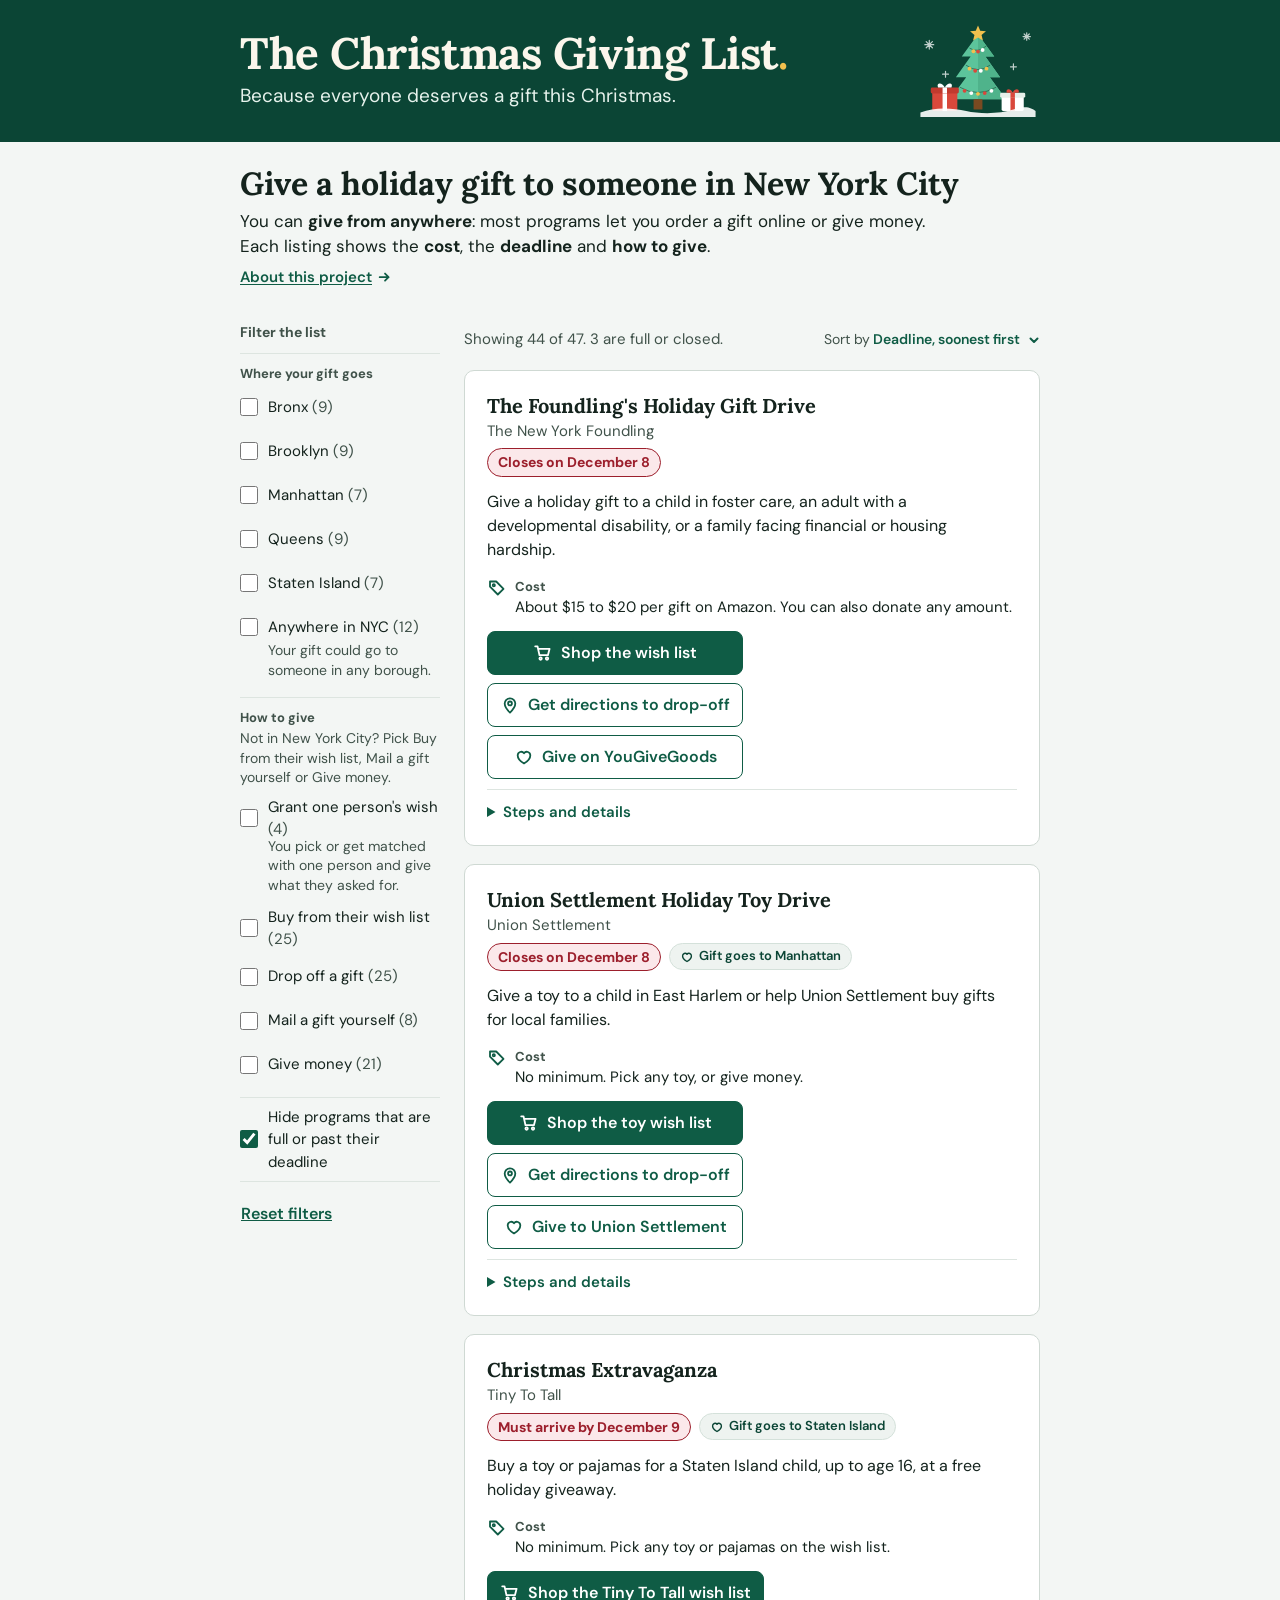
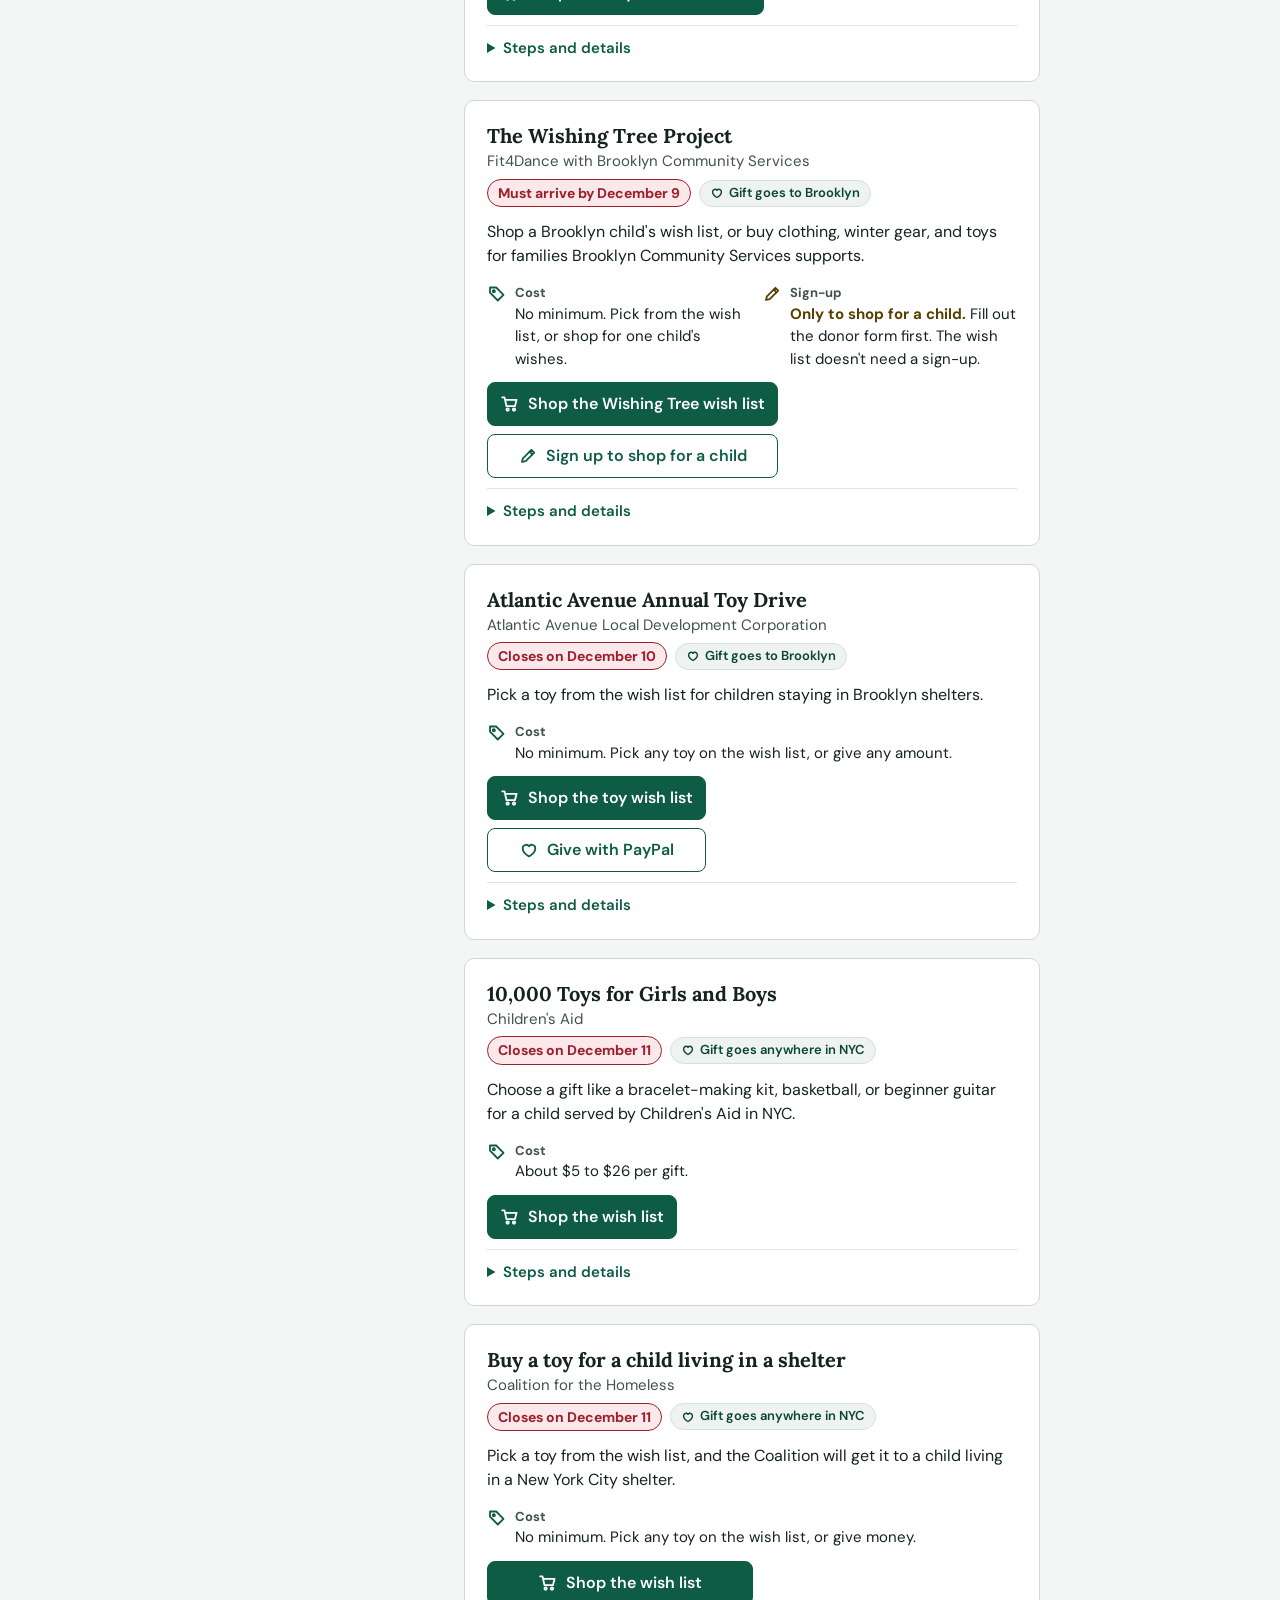
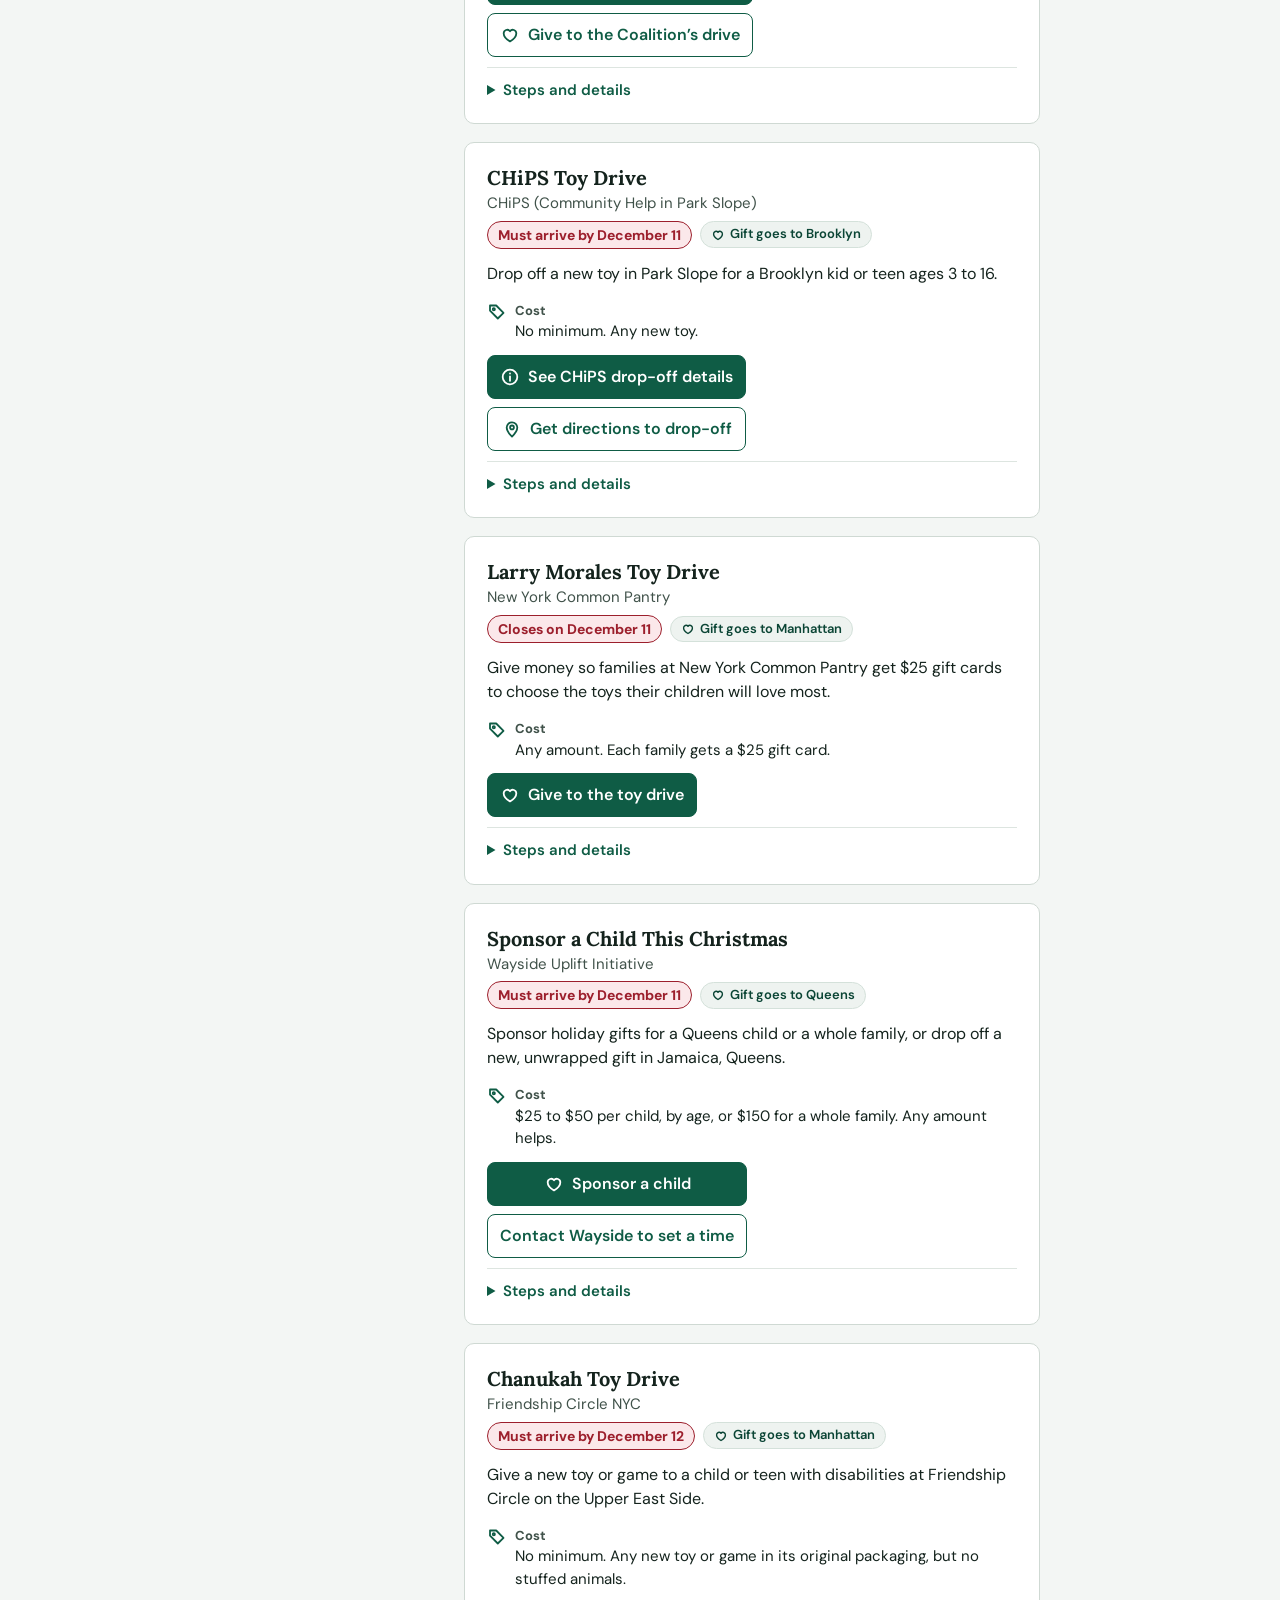
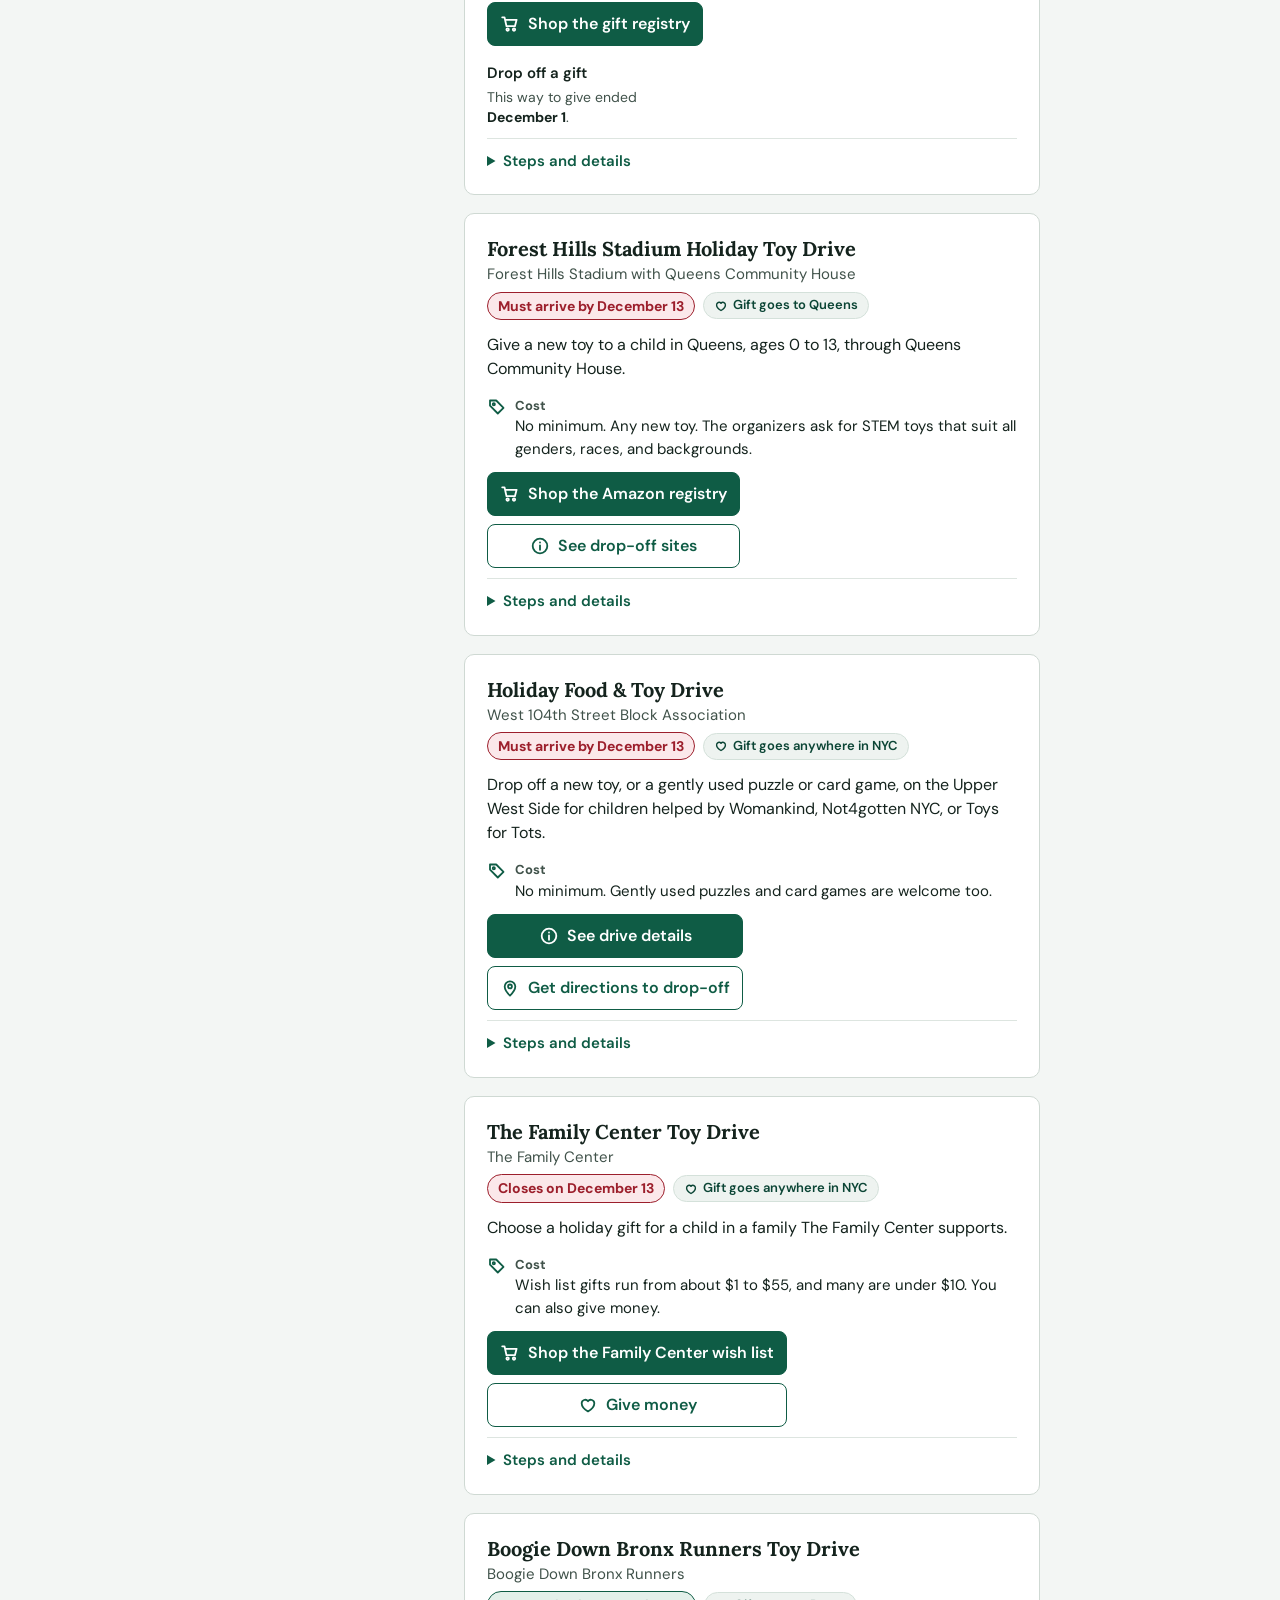
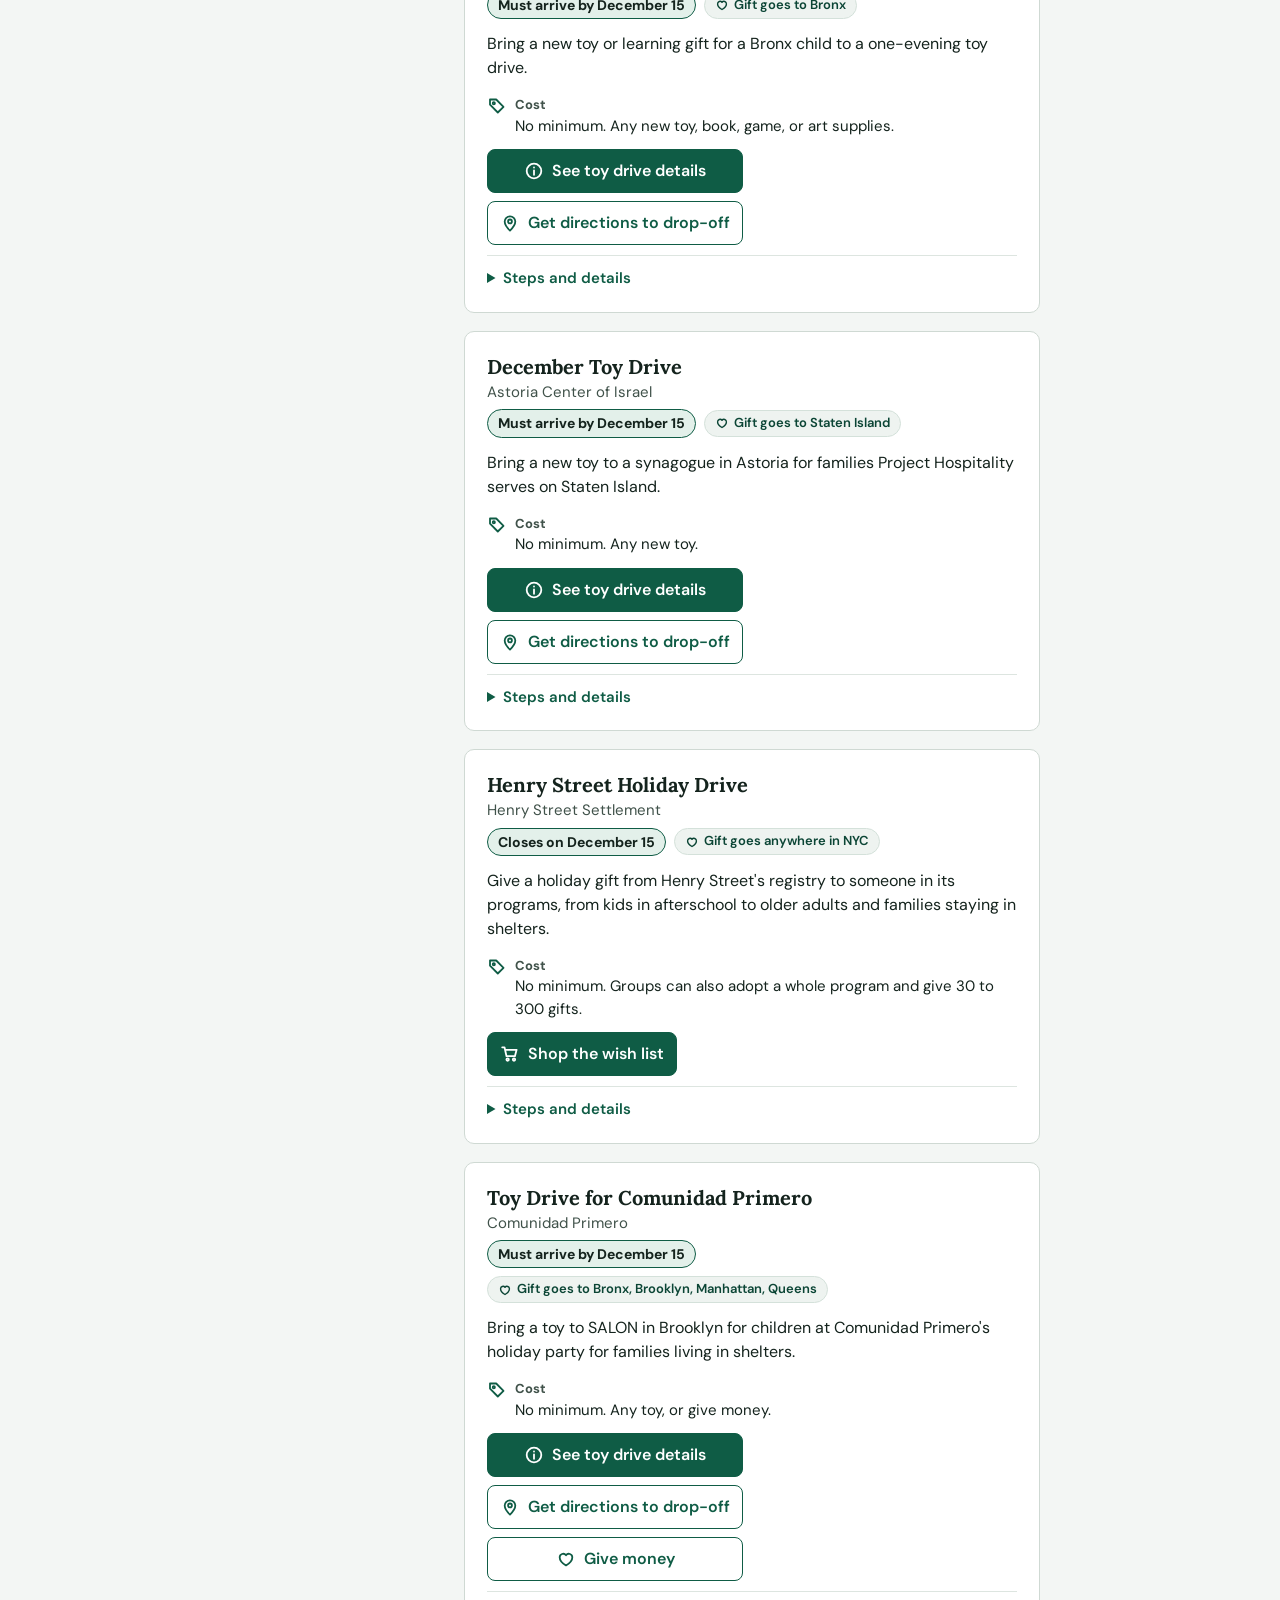
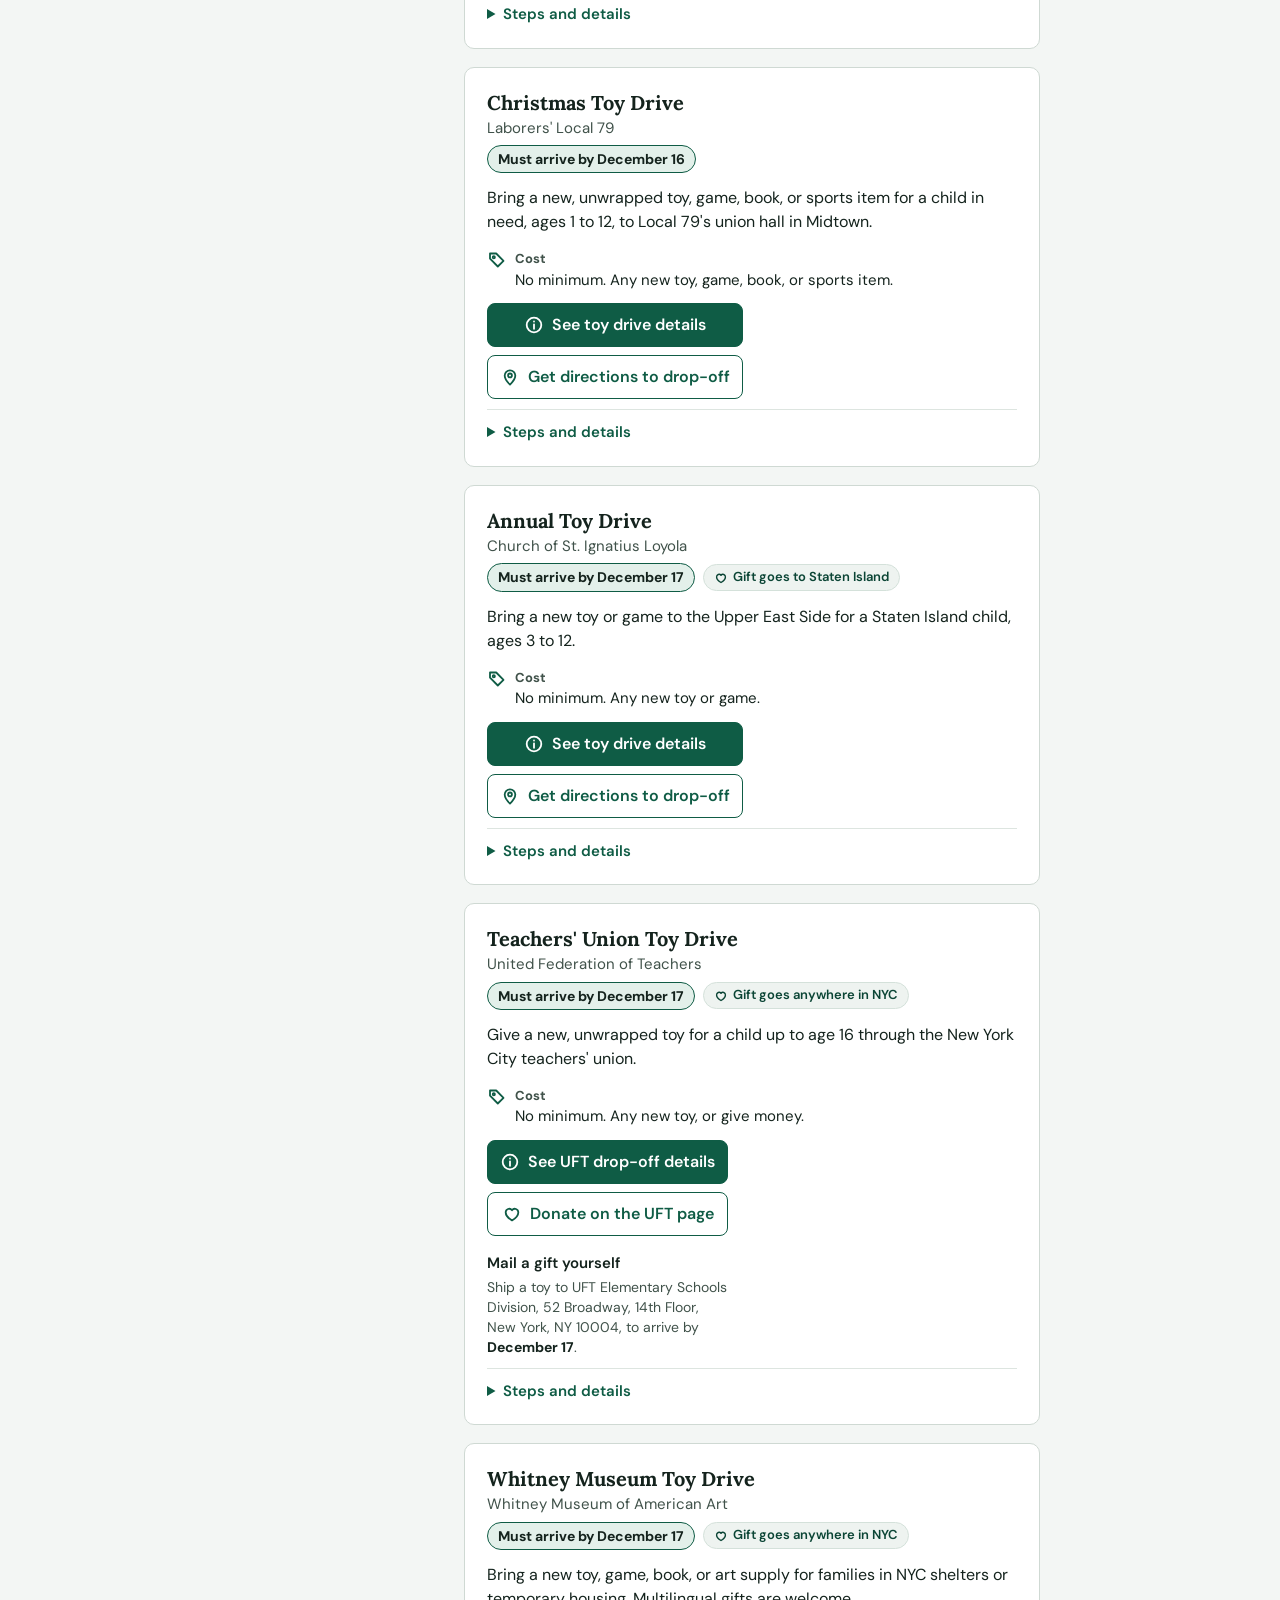
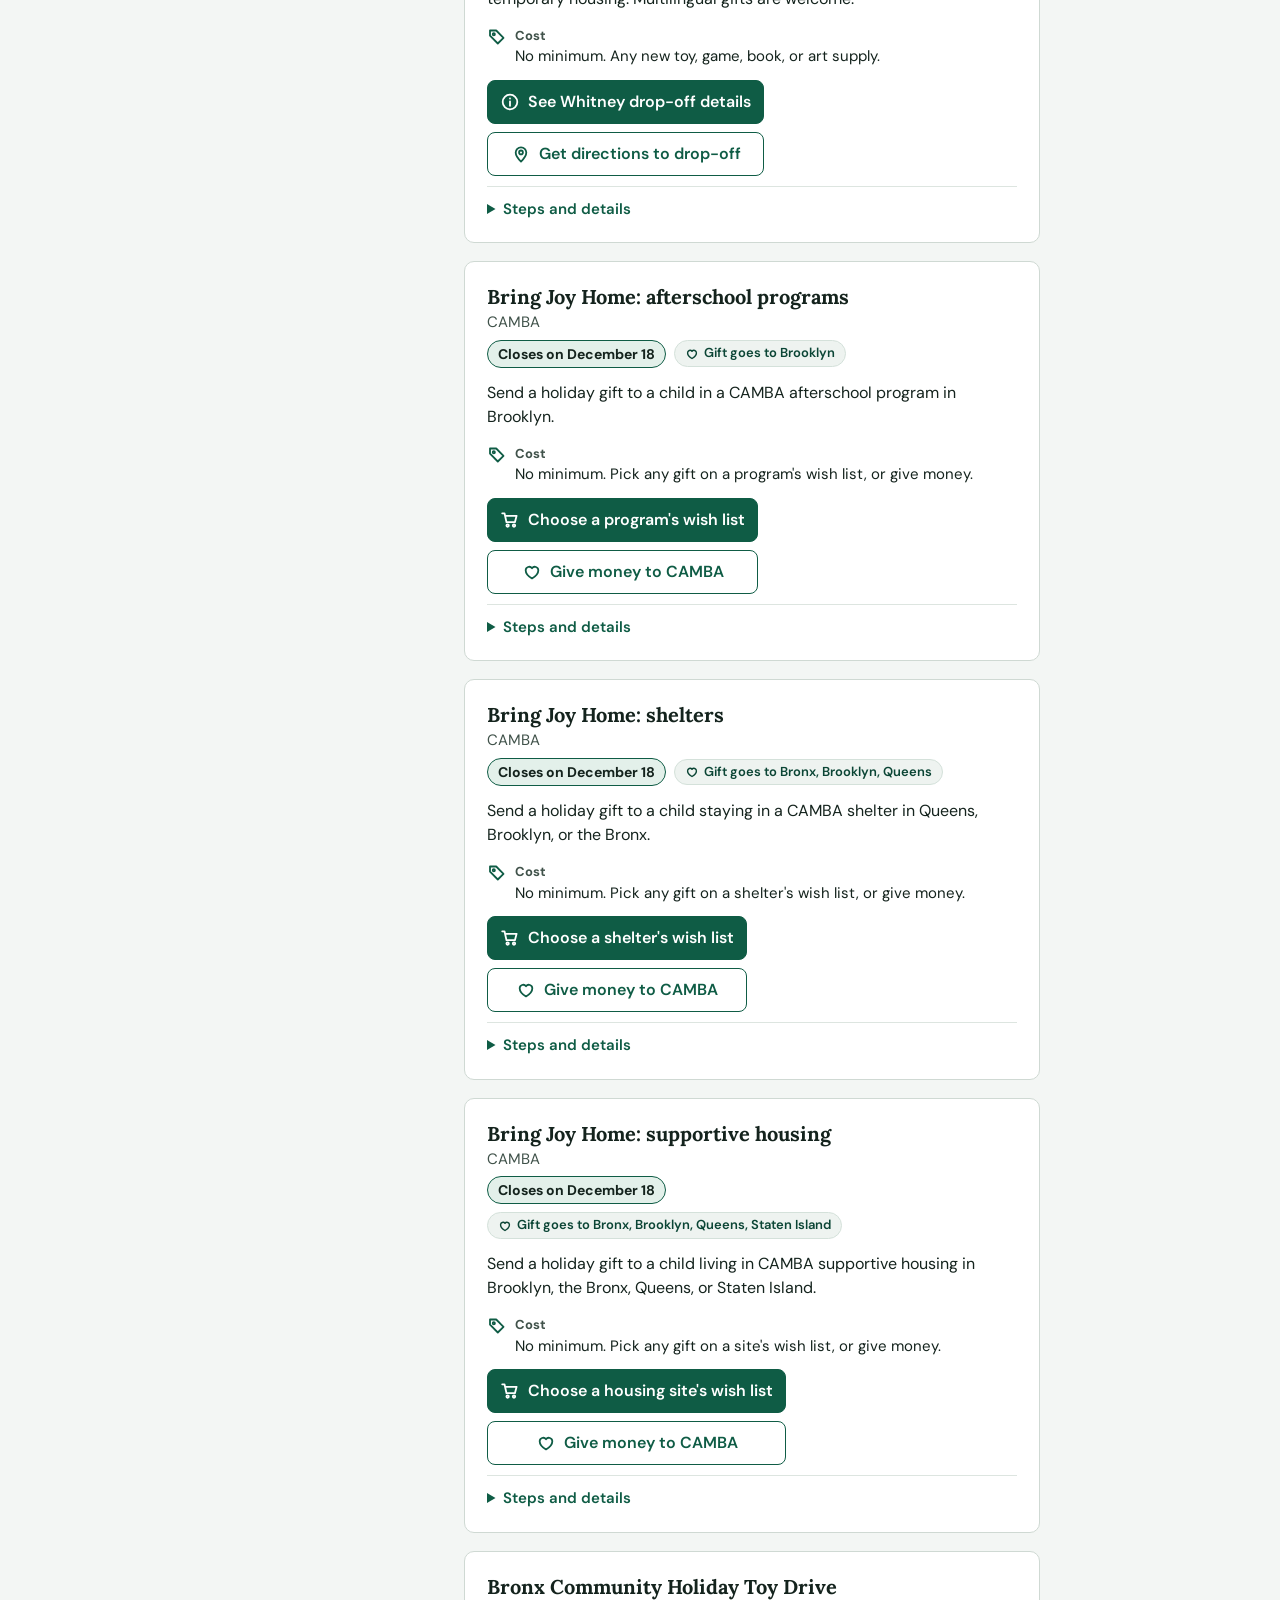
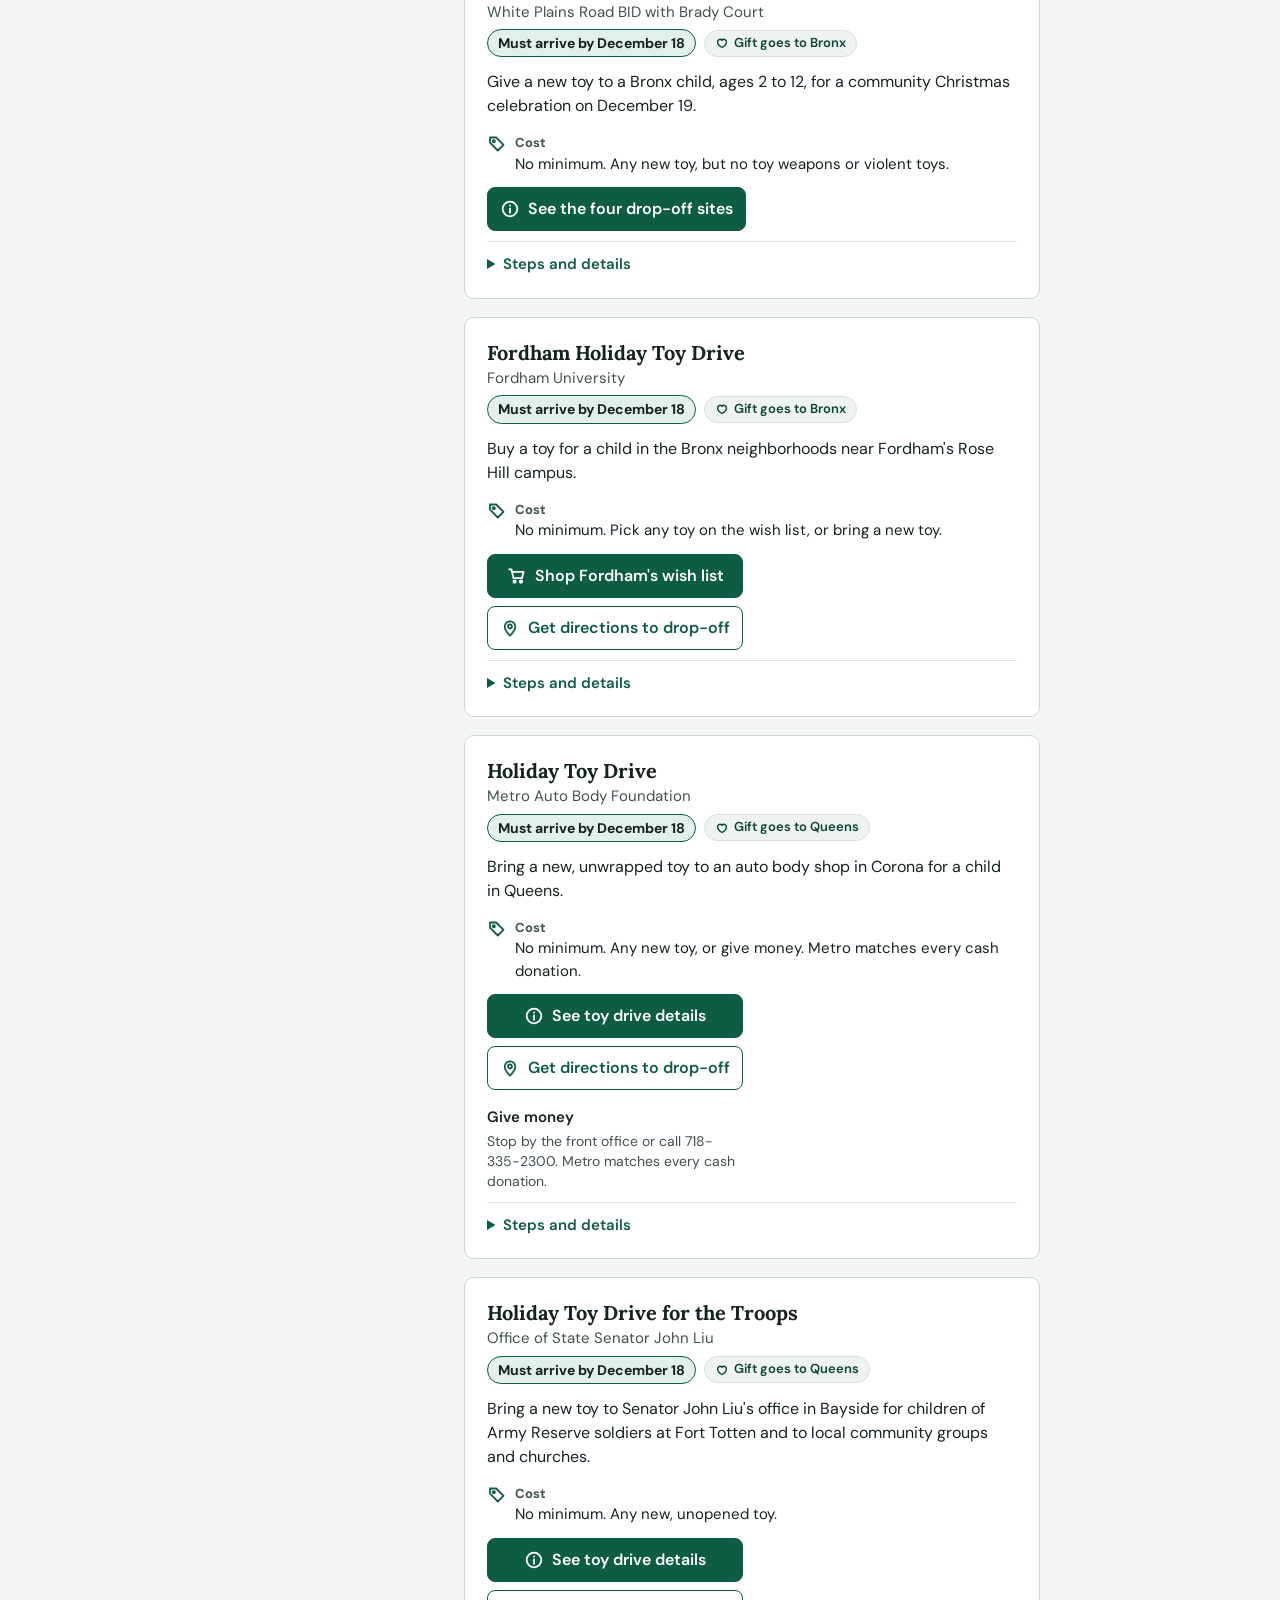
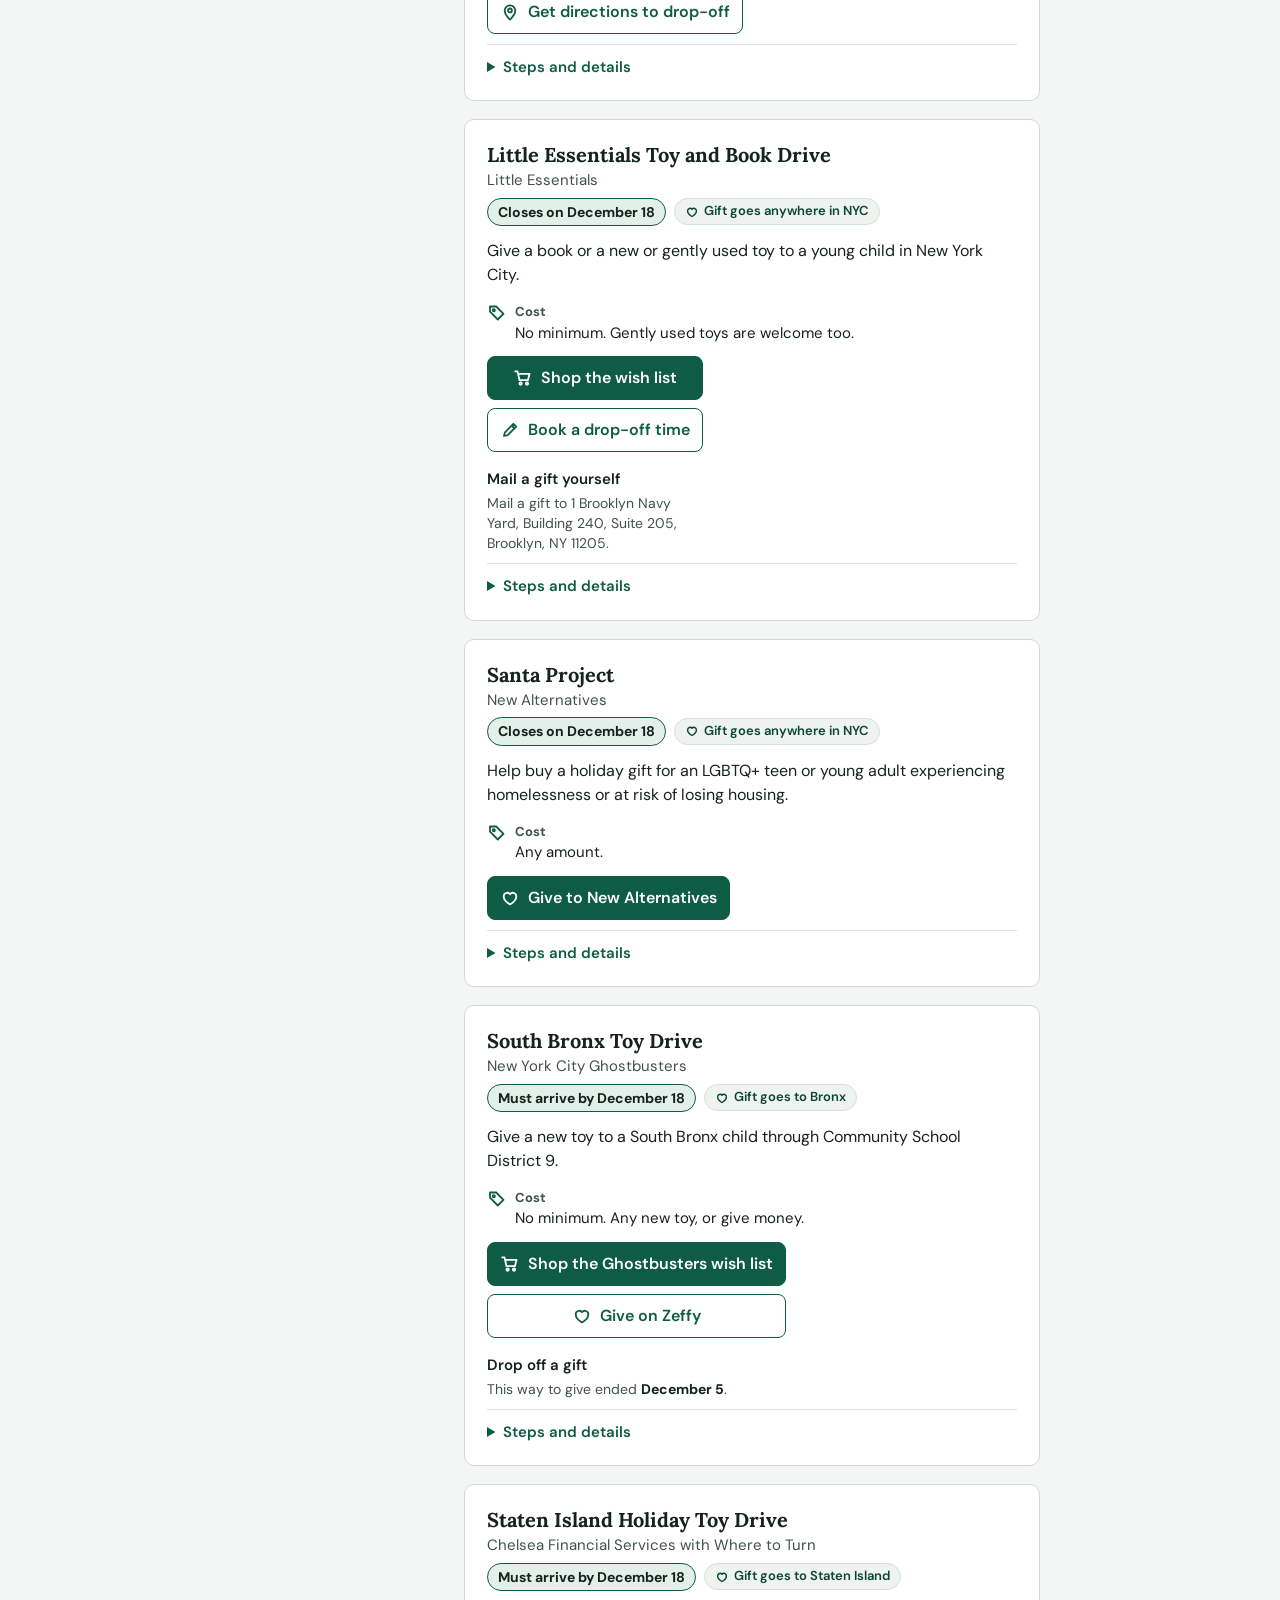
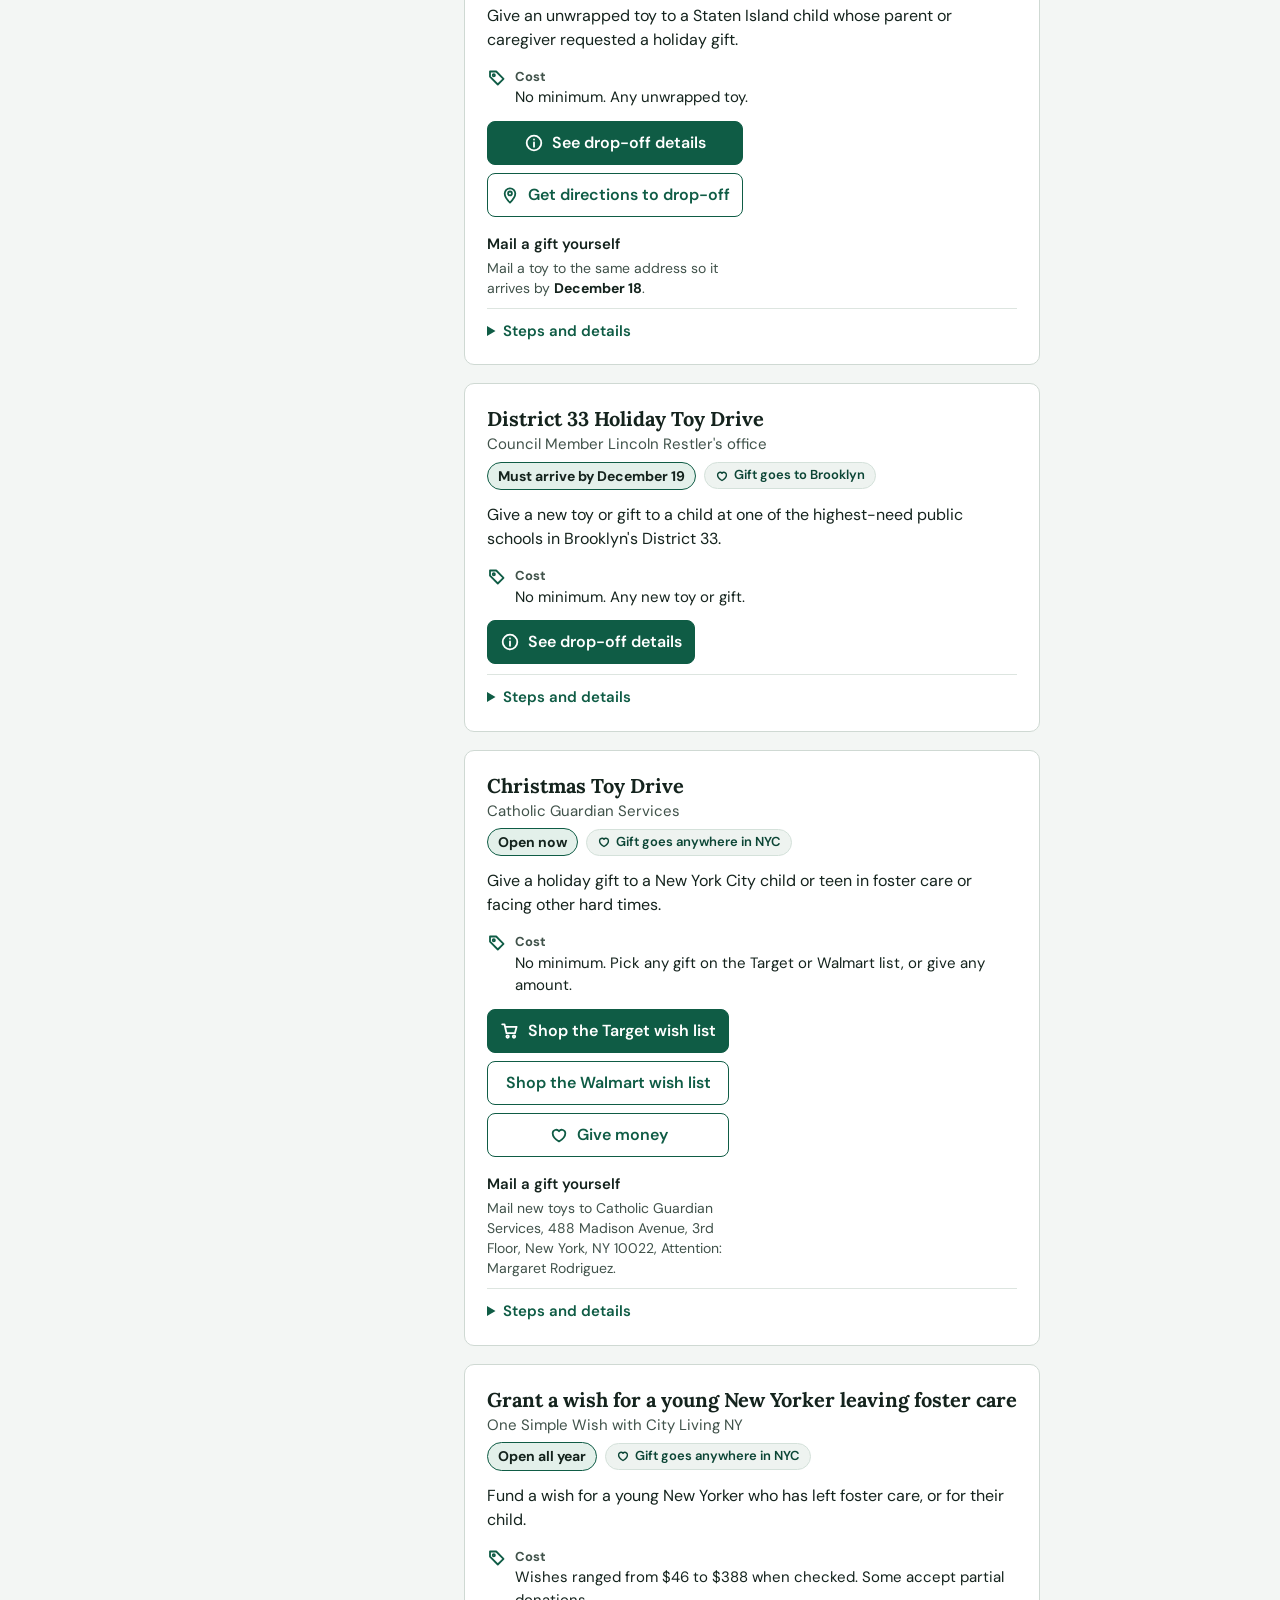
==== commit 94ff9c5a: "Sort menu as plain text, on the right on phones Co-Authored-By: Claude Opus 5.5 <noreply@anthropic.c" ====
--- a/index.html
+++ b/index.html
@@ -21,7 +21,7 @@
 <!-- The heading font and the main text font start loading right away -->
 <link rel="preload" href="fonts/lora-latin-700-normal.woff2" as="font" type="font/woff2" crossorigin>
 <link rel="preload" href="fonts/dm-sans-latin-400-normal.woff2" as="font" type="font/woff2" crossorigin>
-<link rel="stylesheet" href="styles.css?v=2026-11-27-14">
+<link rel="stylesheet" href="styles.css?v=2026-11-27-15">
 <!-- The folded feedback form needs JavaScript. Without it, only the plain link to the form shows. -->
 <noscript><style>#feedback { display: none; }</style></noscript>
 </head>
@@ -114,7 +114,7 @@
   </div>
   <div class="sort">
     <label for="sort" class="sr-only">Sort by</label>
-    <span class="sort-face" aria-hidden="true"><span id="sortText">Sort: Deadline, soonest first</span><svg aria-hidden="true" width="12" height="12" viewBox="0 0 12 12" fill="none" stroke="currentColor" stroke-width="2" stroke-linecap="round" stroke-linejoin="round"><path d="M2.5 4.5 6 8l3.5-3.5"/></svg></span>
+    <span class="sort-face" aria-hidden="true"><span id="sortText"><span class="sort-by">Sort by</span> <span class="sort-name">Deadline, soonest first</span></span><svg aria-hidden="true" width="12" height="12" viewBox="0 0 12 12" fill="none" stroke="currentColor" stroke-width="2" stroke-linecap="round" stroke-linejoin="round"><path d="M2.5 4.5 6 8l3.5-3.5"/></svg></span>
     <select id="sort">
       <option value="deadline">Deadline, soonest first</option>
       <option value="name">Name, A to Z</option>
@@ -372,8 +372,8 @@
       "nyc"
     ],
     "status": "open",
-    "summary": "Give a book, game, toy, or gift card to a survivor of gender-based violence or one of their children.",
-    "about": "Sanctuary for Families is a New York City nonprofit, founded in 1984. It helps survivors of domestic violence, sex trafficking, and other gender-based violence with shelter, counseling, legal help, and job training.",
+    "summary": "Give a book, game, toy, or gift card to a survivor of domestic violence or one of their children.",
+    "about": "Sanctuary for Families is a New York City nonprofit, founded in 1984. It helps survivors of domestic violence and sex trafficking with shelter, counseling, legal help, and job training.",
     "cost": "About $25 to $30 per gift.",
     "deadline": "2026-12-01",
     "mustArrive": true,
@@ -3278,8 +3278,9 @@
   short: { deadline: "Deadline", name: "Name" }
 };
 const phone = window.matchMedia("(max-width: 519px)");
+// "Sort by" and the option name are separate spans in #sortText, so they can be styled apart. Only the name changes.
 function showSort() {
-  $("sortText").textContent = "Sort: " + SORT_NAMES[phone.matches ? "short" : "full"][$("sort").value];
+  $("sortText").querySelector(".sort-name").textContent = SORT_NAMES[phone.matches ? "short" : "full"][$("sort").value];
 }
 phone.addEventListener("change", showSort);
 
--- a/styles.css
+++ b/styles.css
@@ -163,7 +163,8 @@
   grid-template-areas: "filters head sort" "filters results results";
   column-gap: 24px; row-gap: 12px; align-items: start; padding-bottom: 48px;
 }
-.results-head { grid-area: head; align-self: end; }
+/* The count line and the Sort text share a baseline, so on wide screens their words line up */
+.results-head { grid-area: head; align-self: baseline; }
 #results { grid-area: results; min-width: 0; }
 
 /* Filters */
@@ -223,24 +224,25 @@
 /* Results bar */
 #count { color: var(--ink-soft); font-variant-numeric: tabular-nums; font-size: 0.9375rem; }
 @media (max-width: 699px) { #count { font-size: 0.875rem; } }
-/* Sort control. What you see is the "face": a small pill that reads "Sort: Deadline, soonest first" with an arrow.
-   The real menu sits on top of it and is see-through, so the control looks the same in every
-   browser and still opens the phone's or computer's own menu. The pill looks 36px tall; the menu reaches
+/* Sort control. What you see is the "face": plain text that reads "Sort by Deadline, soonest first" with a down arrow.
+   "Sort by" is soft gray; the option name and the arrow are in the brand color. The real menu sits on top of it
+   and is see-through, so the control looks the same in every browser and still opens the phone's or computer's
+   own menu. The face is 36px tall, like the Filters button beside it on phones; the menu reaches
    4px above and below it, so the tap area is 44px tall. */
-.sort { grid-area: sort; align-self: end; position: relative; display: inline-flex; min-width: 0; }
+.sort { grid-area: sort; align-self: baseline; position: relative; display: inline-flex; min-width: 0; }
 .sort-face {
   display: flex; align-items: center; justify-content: space-between; gap: 8px; box-sizing: border-box;
-  width: 100%; min-width: 0; min-height: 36px; padding: 0 12px 0 14px; white-space: nowrap; font-size: 0.875rem; font-weight: 600;
-  border: 1px solid var(--line); border-radius: 18px; background: var(--surface);
+  width: 100%; min-width: 0; min-height: 36px; white-space: nowrap; font-size: 0.875rem; font-weight: 600; color: var(--brand);
 }
 .sort-face svg { flex: none; }
+.sort-by { color: var(--ink-soft); font-weight: 400; }
 /* With large text or wide letter spacing the label wraps onto a second line. It is never cut off. */
 #sortText { min-width: 0; white-space: normal; line-height: 1.25; padding: 4px 0; }
 .sort select {
   position: absolute; inset: -4px 0; width: 100%; height: calc(100% + 8px); min-height: 0; padding: 0; border: 0; opacity: 0;
   -webkit-appearance: none; appearance: none; font-size: 1rem; cursor: pointer;
 }
-.sort:hover .sort-face { border-color: var(--brand); }
+.sort:hover .sort-name { text-decoration: underline; }
 .sort:focus-within .sort-face { outline: 3px solid var(--brand); outline-offset: 3px; }
 
 /* Cards */
@@ -407,15 +409,15 @@
   /* The Filters button is as wide as its label, and a little wider when it shows how many filters are on */
   .page { grid-template-columns: 6.25rem minmax(0, 1fr); grid-template-rows: none; grid-template-areas: none; column-gap: 8px; }
   .page:has(.fs-count) { grid-template-columns: 7.75rem minmax(0, 1fr); }
-  /* The panel spans the full width. The sort menu sits over its empty top right corner. */
+  /* The panel spans the full width. The sort menu sits over its empty top right corner, at the right edge. */
   .filters { grid-area: auto; grid-column: 1 / -1; grid-row: 1; border: 0; border-radius: 0; background: transparent; }
   .filters.sticky { position: static; }
-  .sort { grid-area: auto; grid-column: 2; grid-row: 1; align-self: start; justify-self: start; position: relative; z-index: 1; }
+  .sort { grid-area: auto; grid-column: 2; grid-row: 1; align-self: start; justify-self: end; position: relative; z-index: 1; }
   #sortText { overflow-wrap: anywhere; }   /* with very large text the label breaks instead of pushing the page sideways */
   .results-head { grid-area: auto; grid-column: 1 / -1; grid-row: 2; }
   #results { grid-area: auto; grid-column: 1 / -1; grid-row: 3; }
 
-  /* The Filters button. It matches the sort pill beside it: it looks 36px tall, and its tap area is 44px tall. */
+  /* The Filters button. It looks 36px tall, like the Sort text beside it, and its tap area is 44px tall. */
   .filters > summary {
     position: relative; display: flex; align-items: center; gap: 6px; box-sizing: border-box; width: 6.25rem; min-height: 36px;
     padding: 0 12px; white-space: nowrap; font-size: 0.875rem; font-weight: 600;
@@ -461,10 +463,10 @@
   .glance { grid-template-columns: minmax(0, 1fr); }
   .action-row .btn { width: 100%; }
 }
-/* Very narrow phones: no room for two controls in a row, so "Sort by" drops below "Filters" */
+/* Very narrow phones: no room for two controls in a row, so "Sort by" drops below "Filters", on the left */
 @media (max-width: 359px), (max-width: 22.4em) {
   .page, .page:has(.fs-count) { grid-template-columns: minmax(0, 1fr); }
-  .sort { grid-column: 1; grid-row: 2; }
+  .sort { grid-column: 1; grid-row: 2; justify-self: start; }
   .results-head { grid-row: 3; }
   #results { grid-row: 4; }
 }
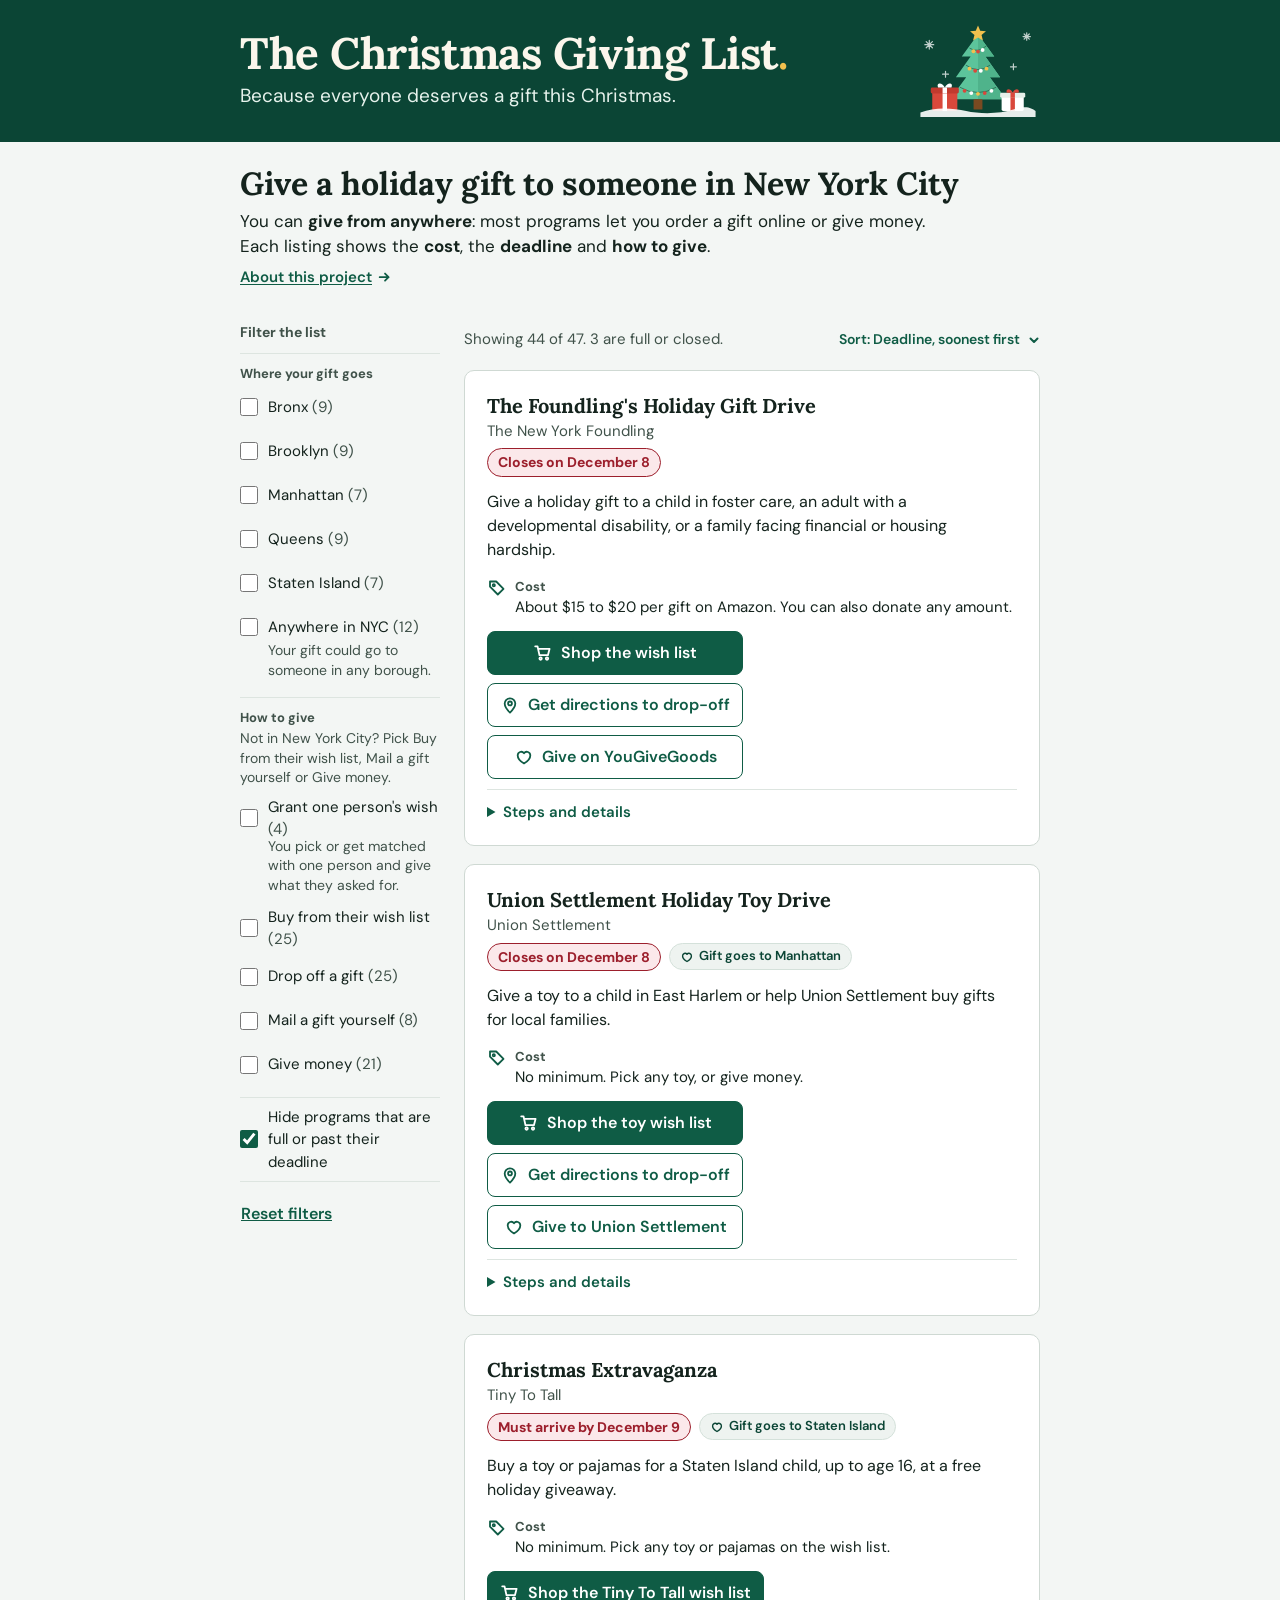
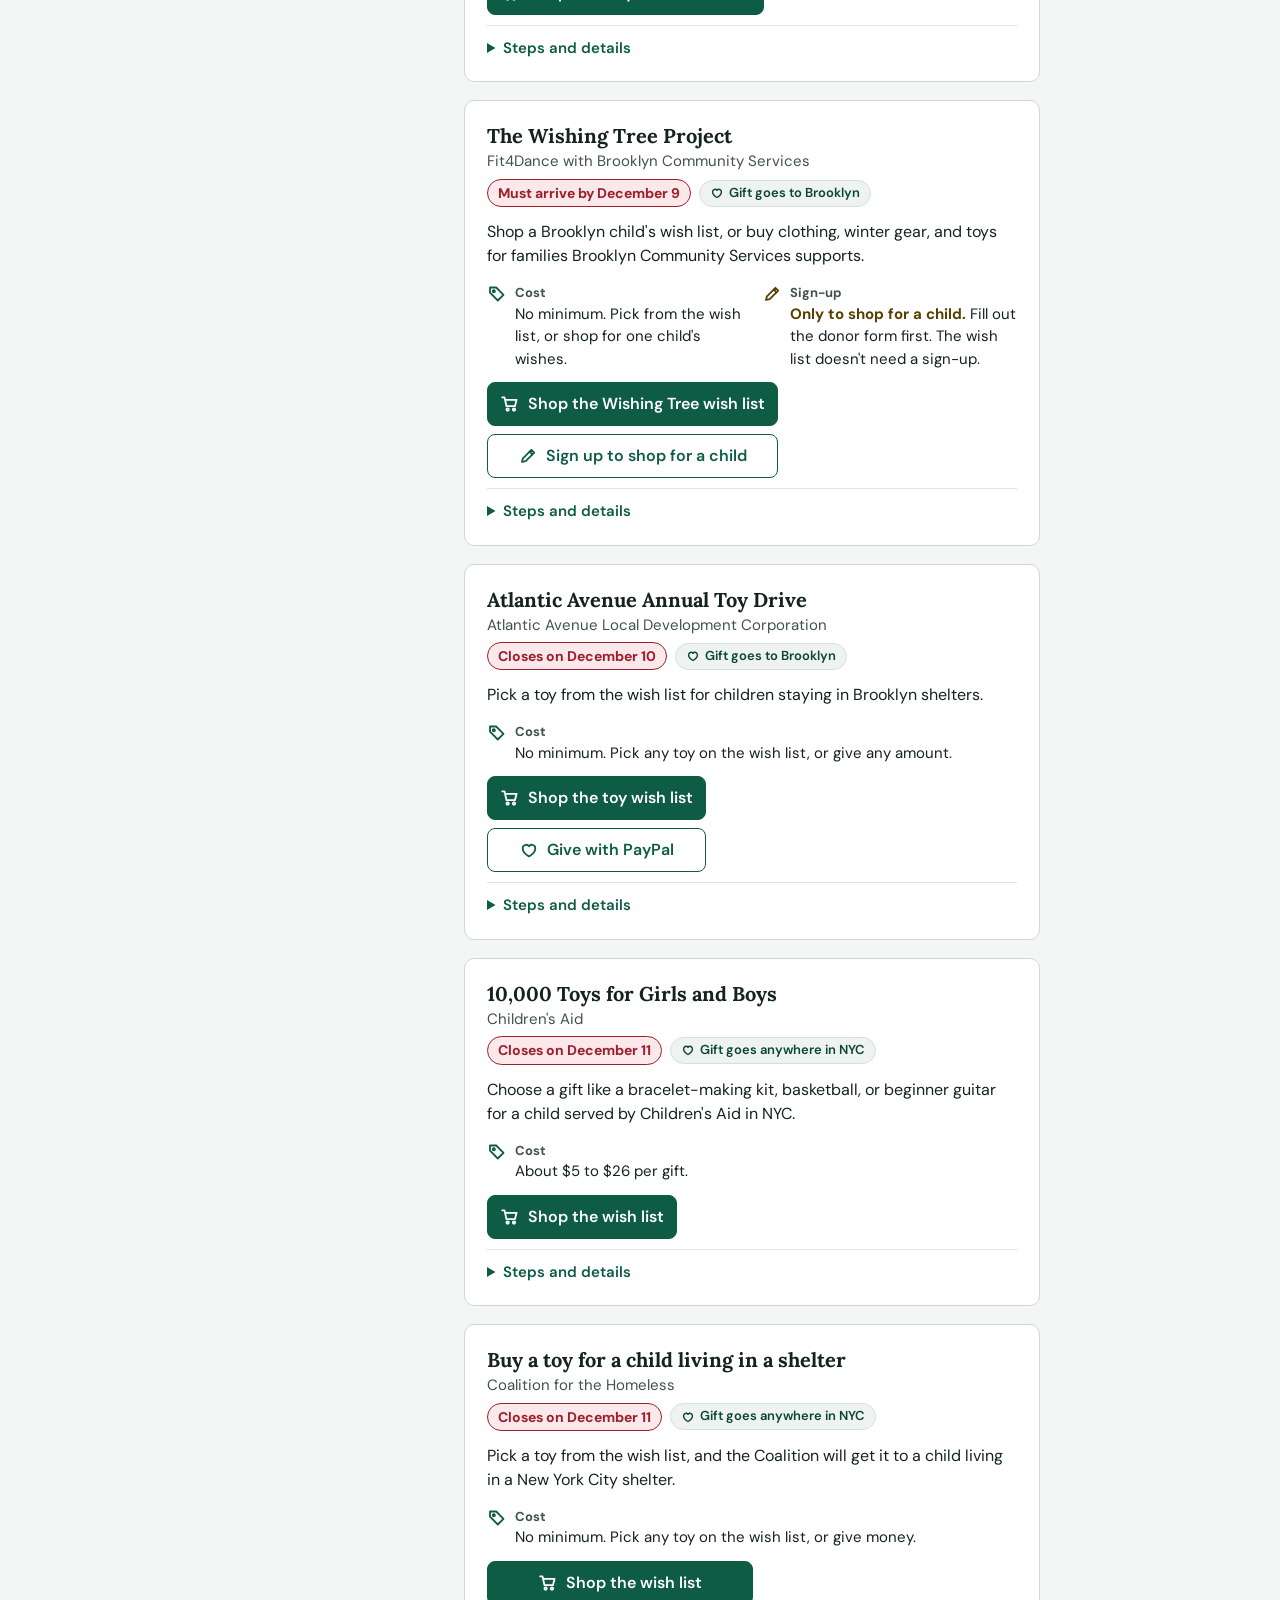
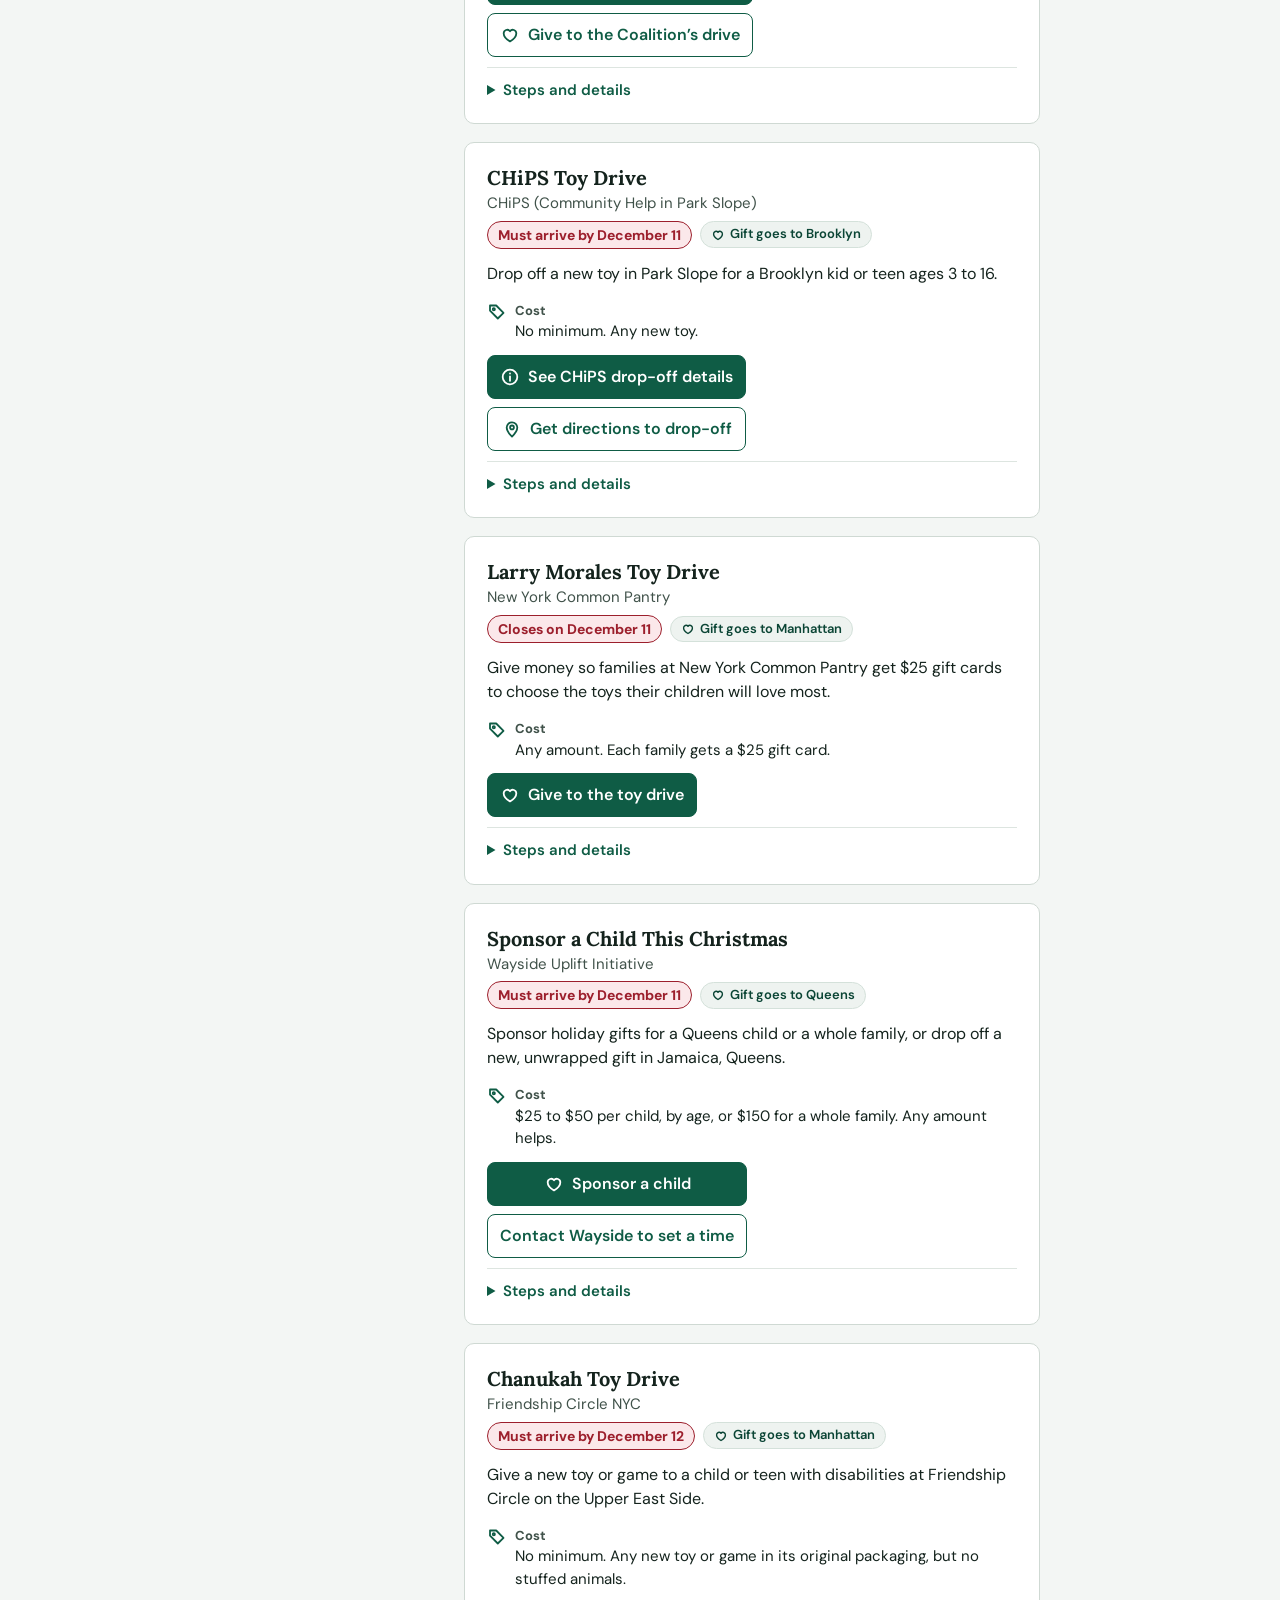
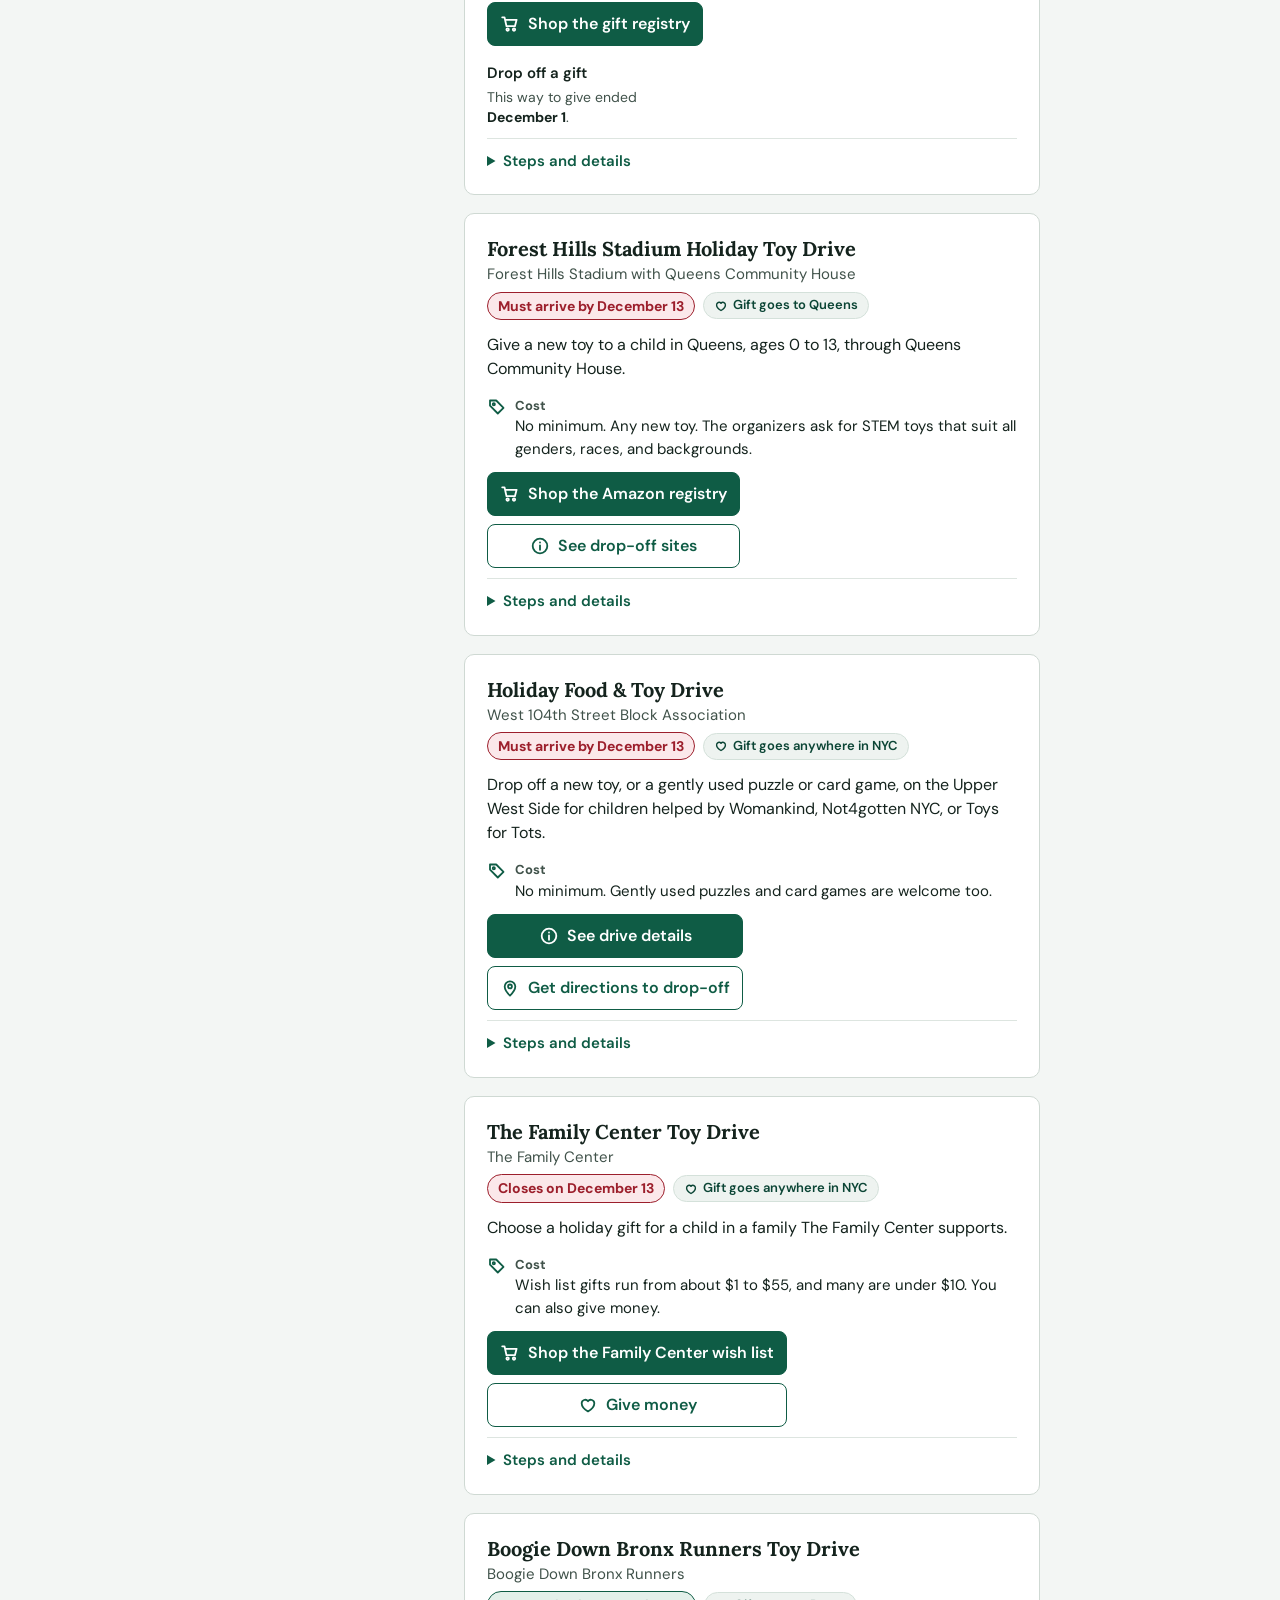
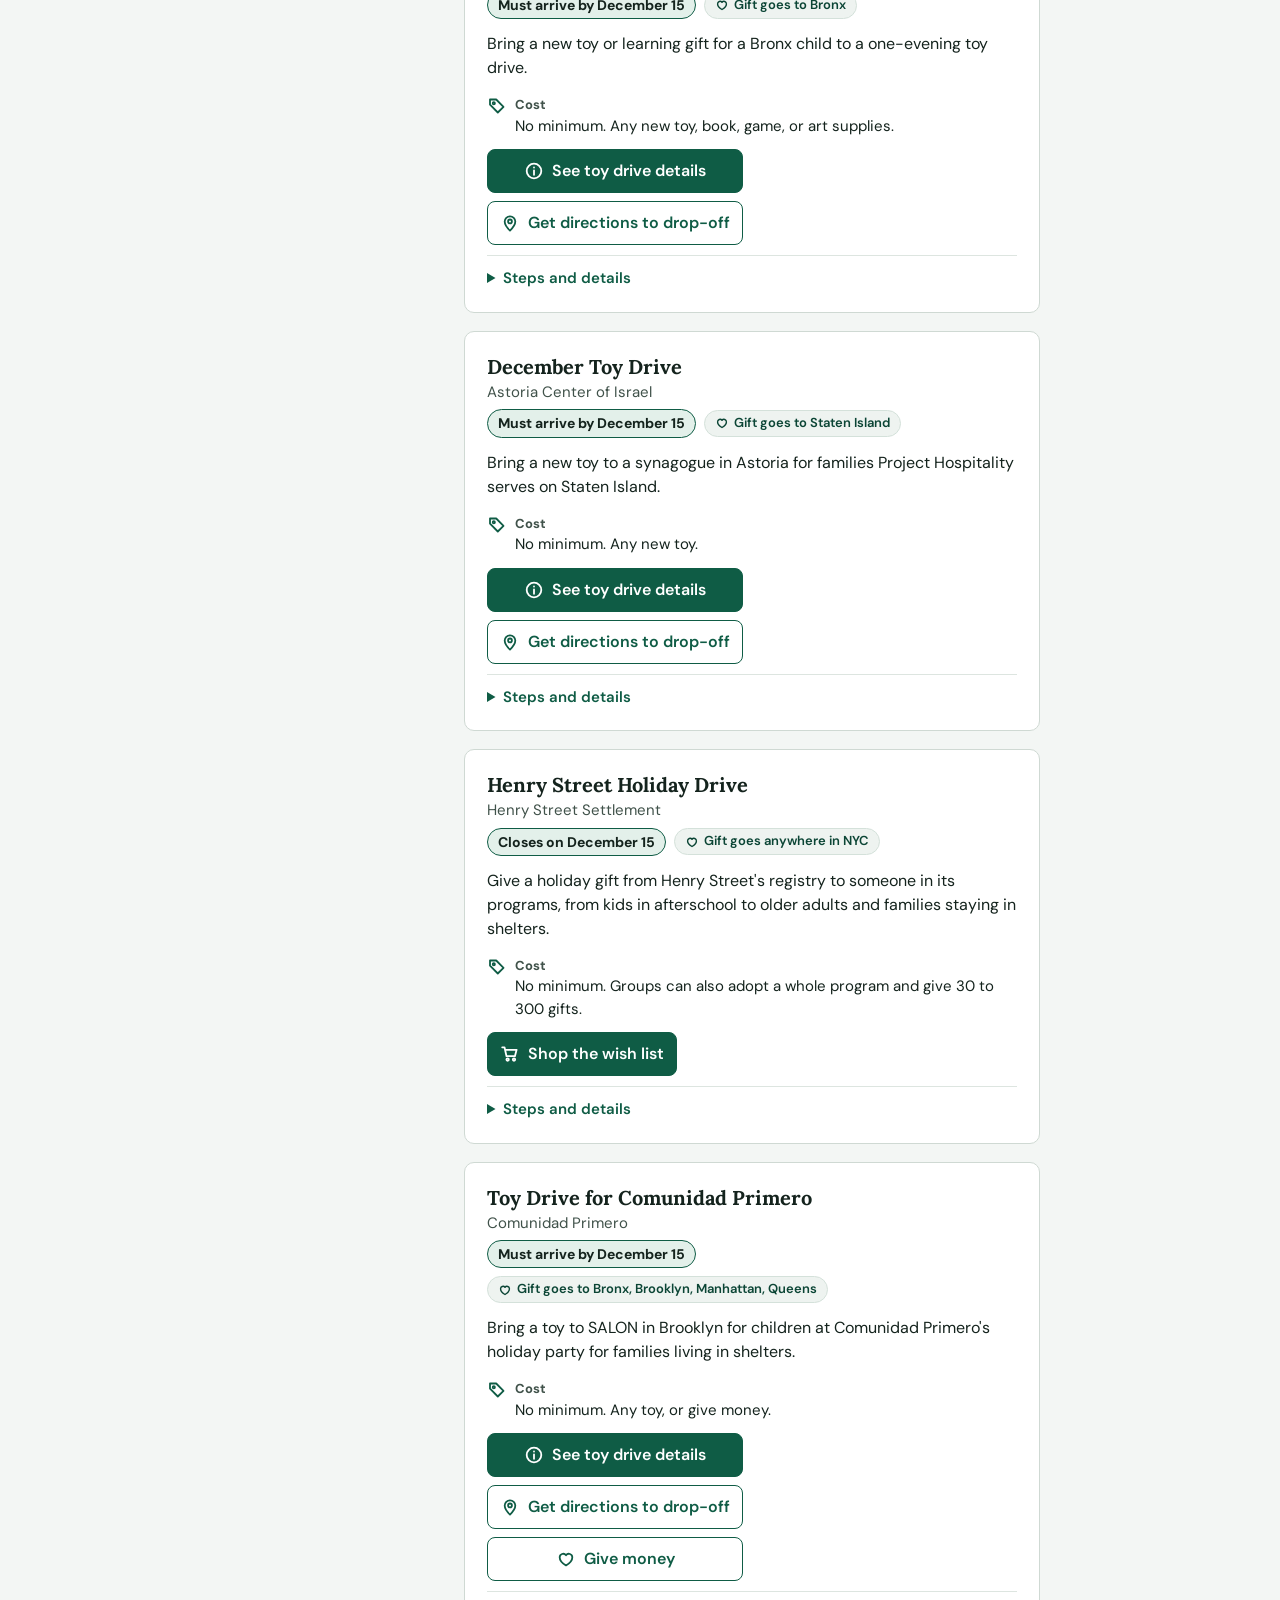
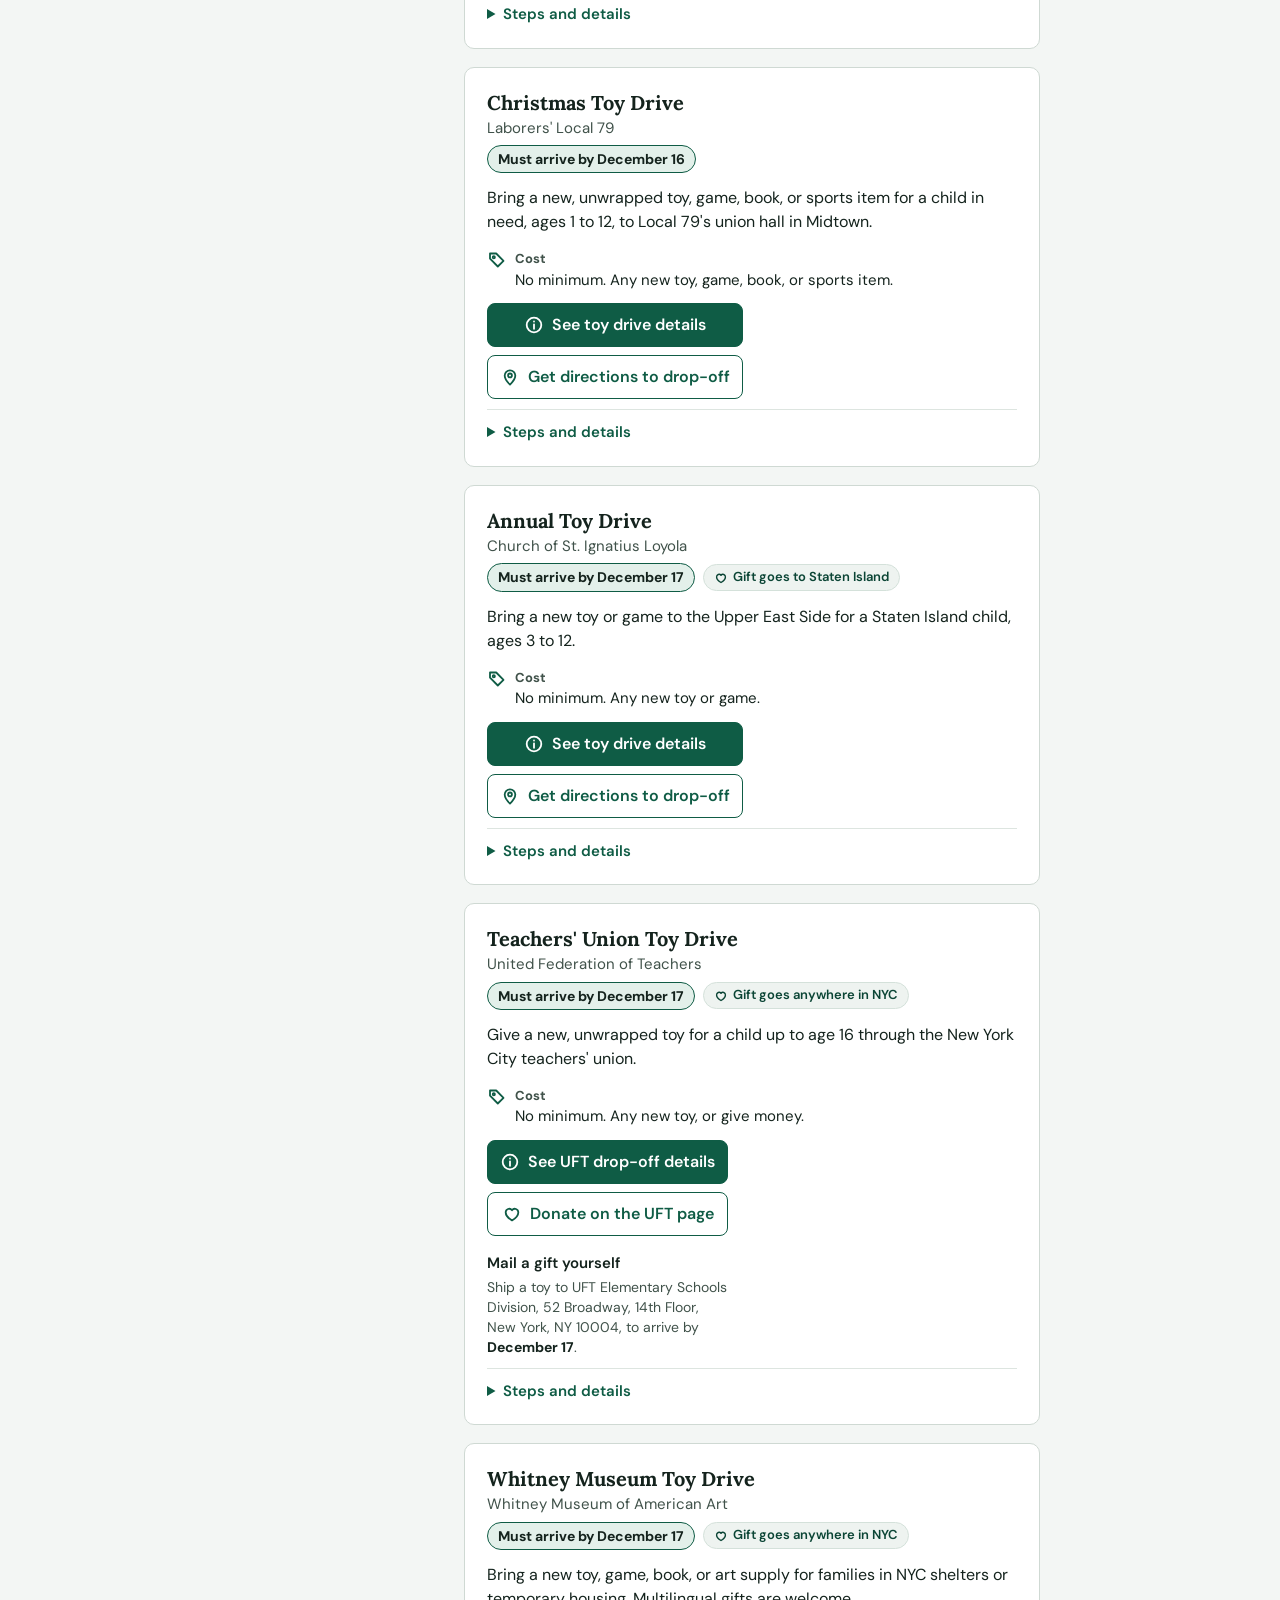
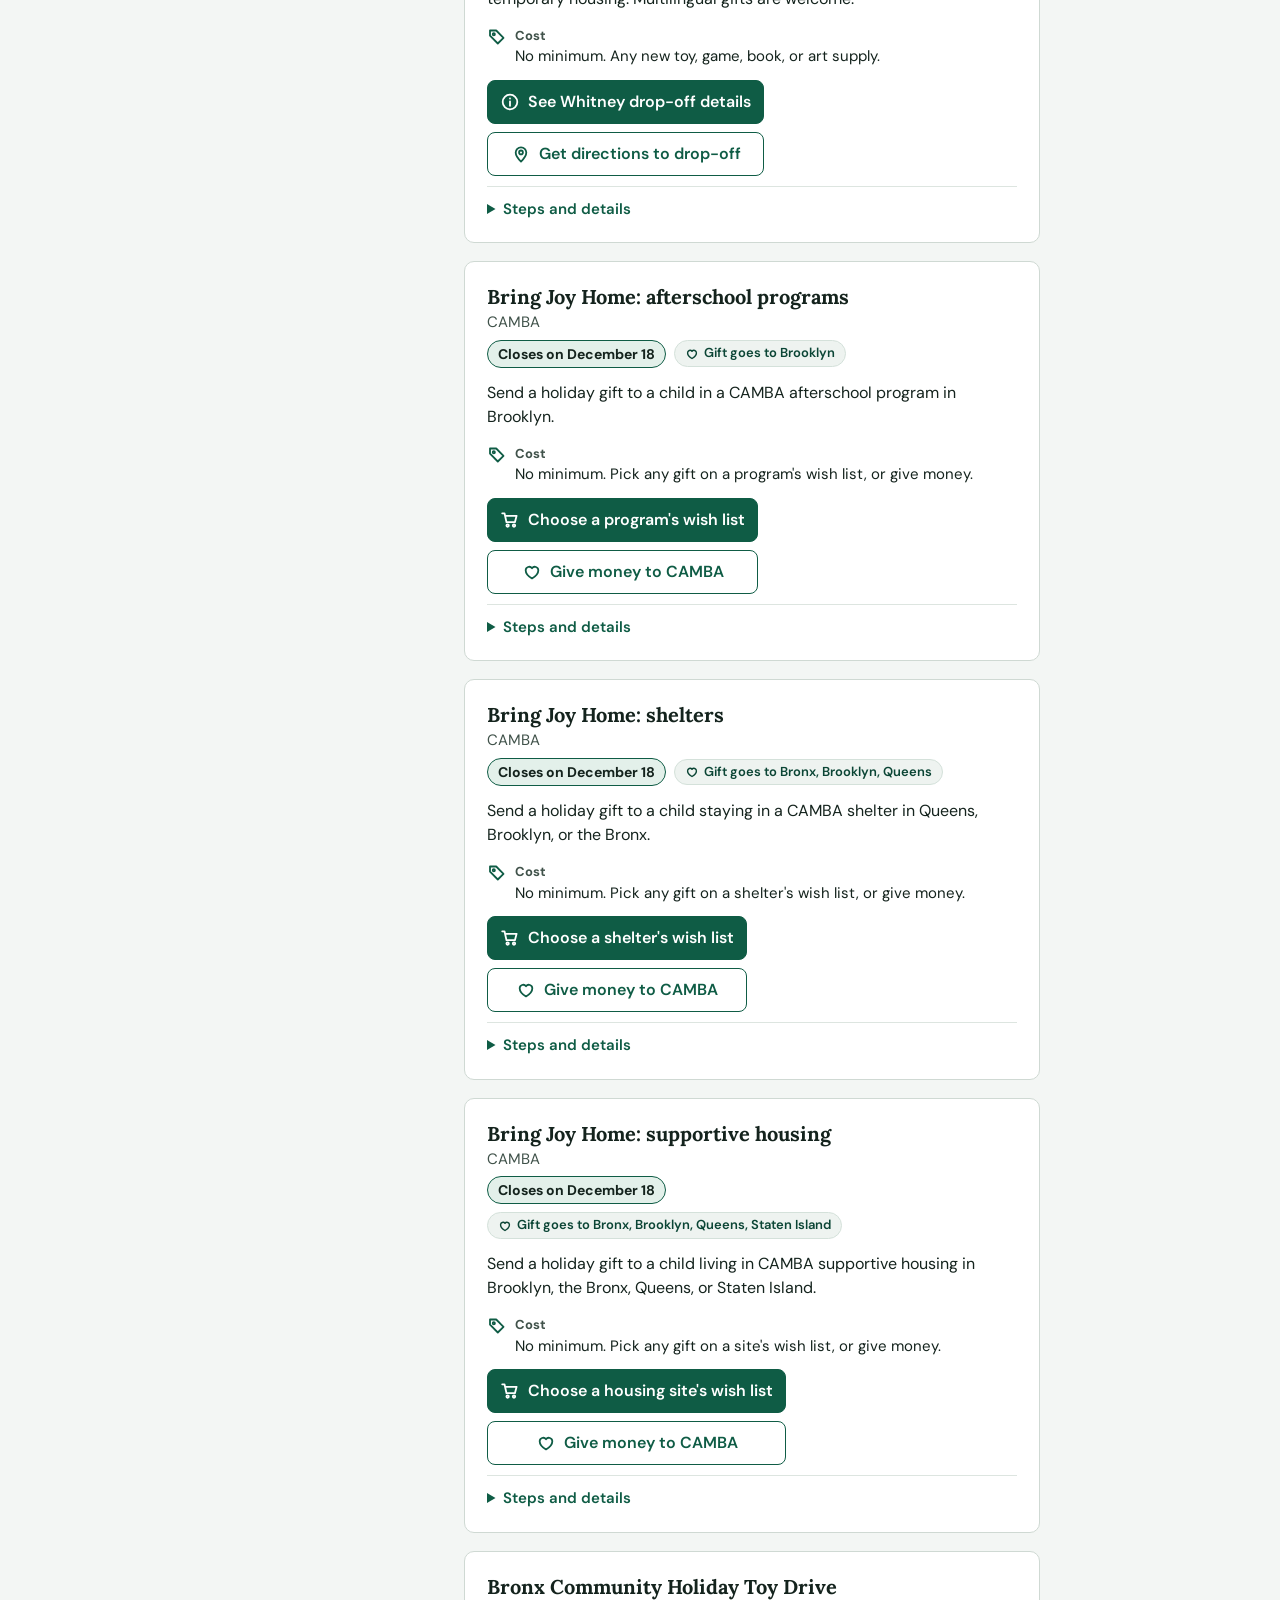
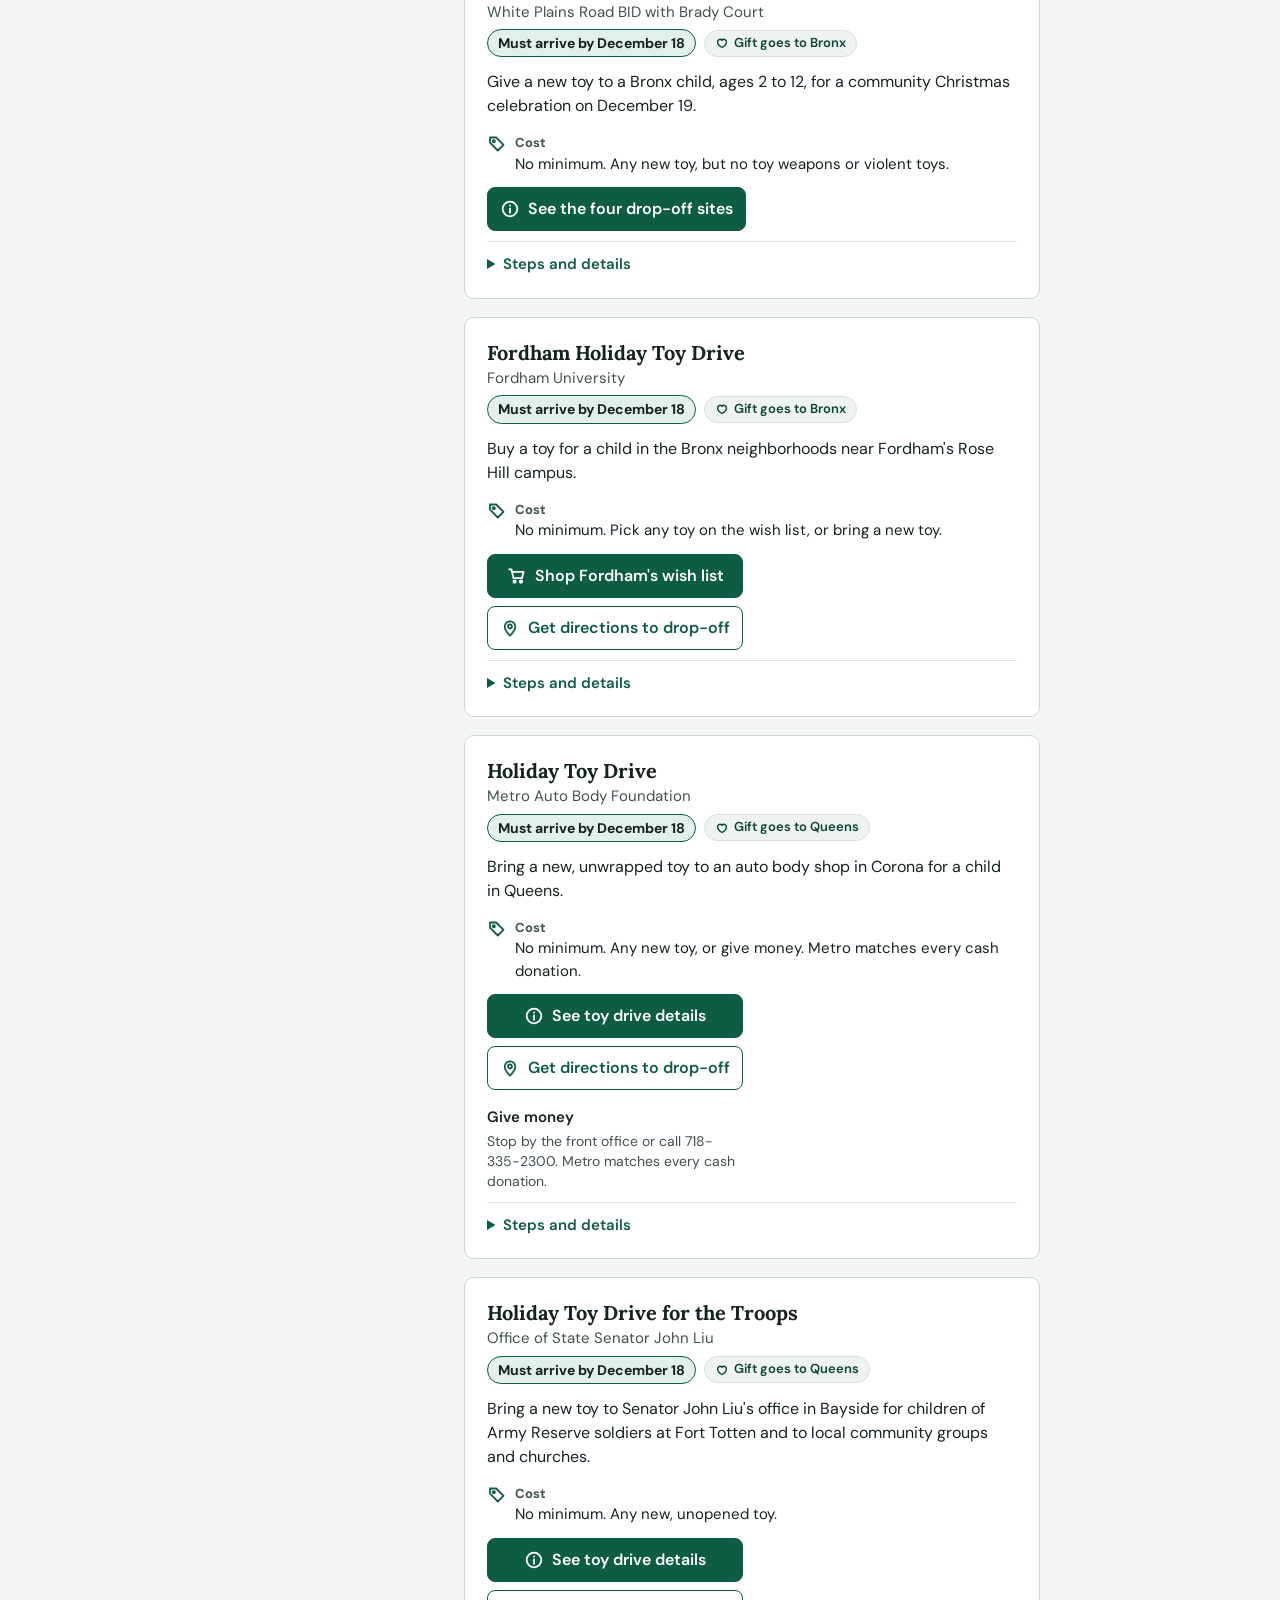
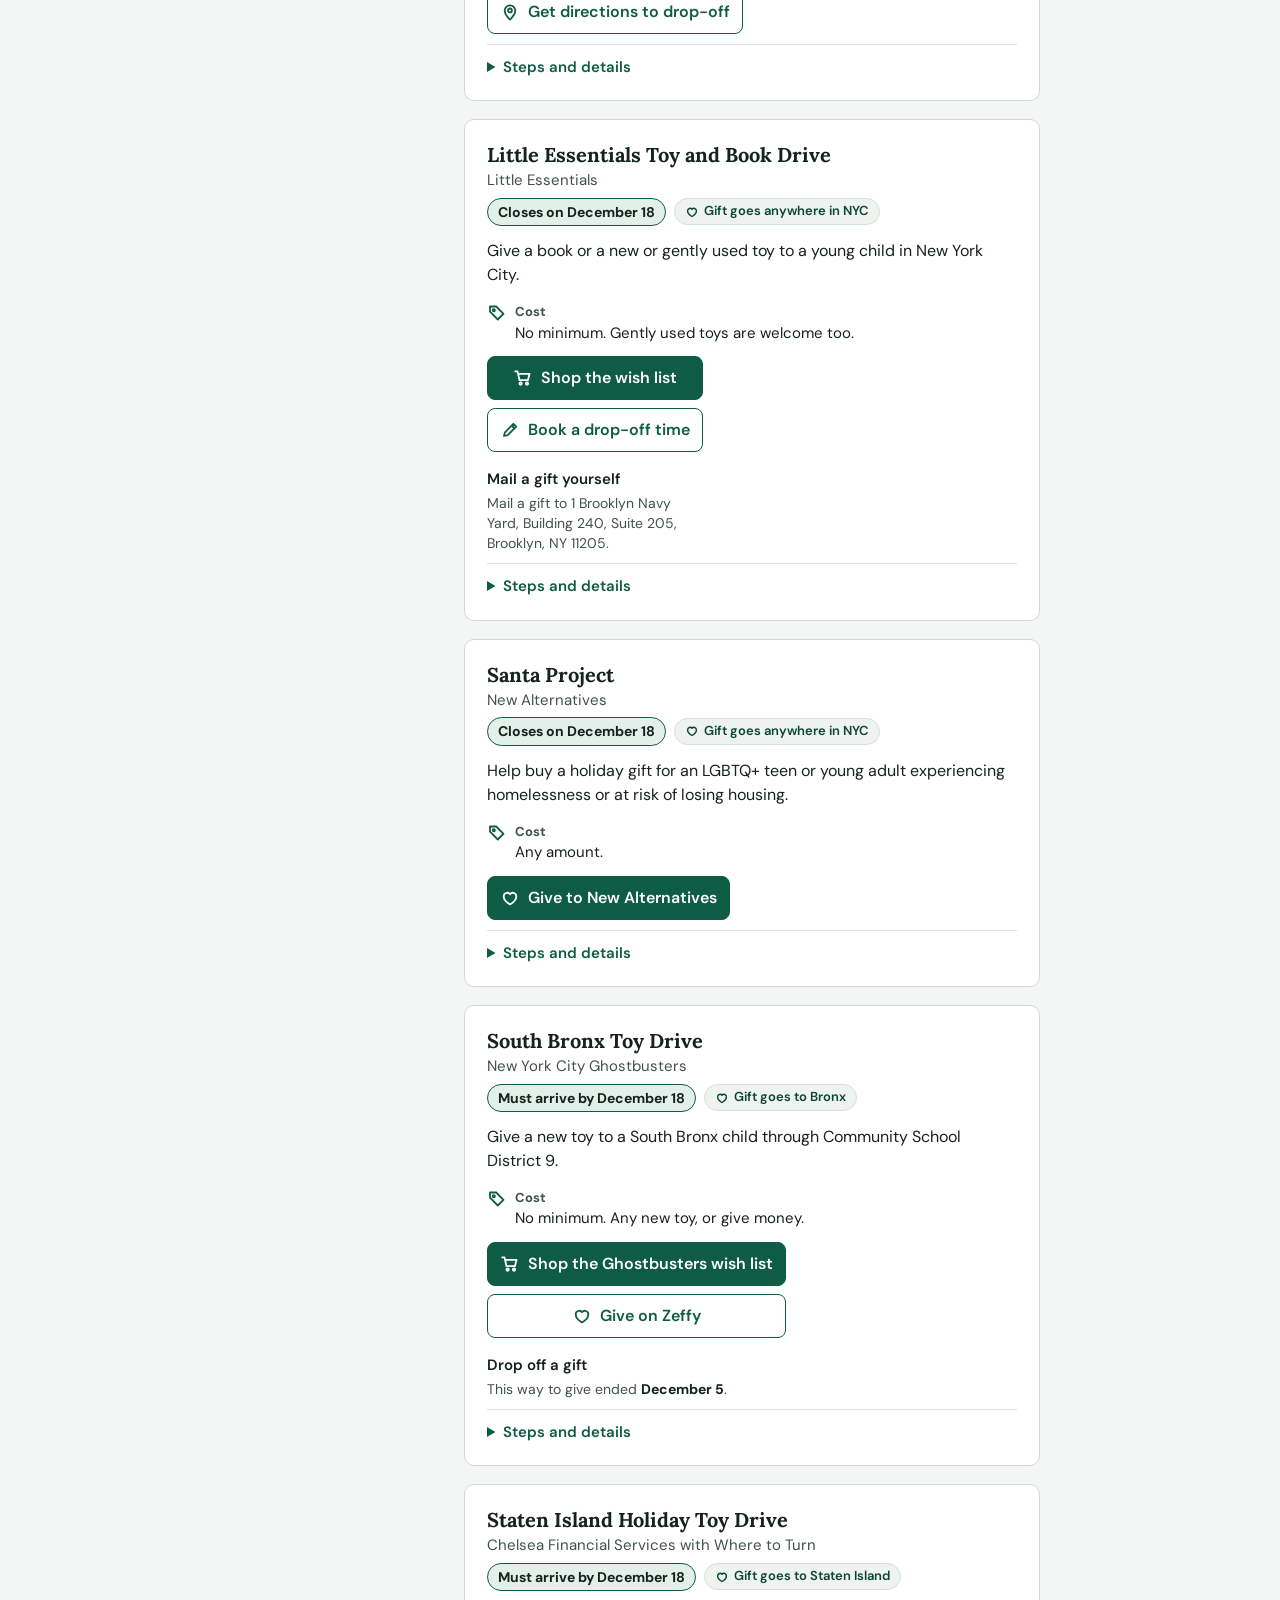
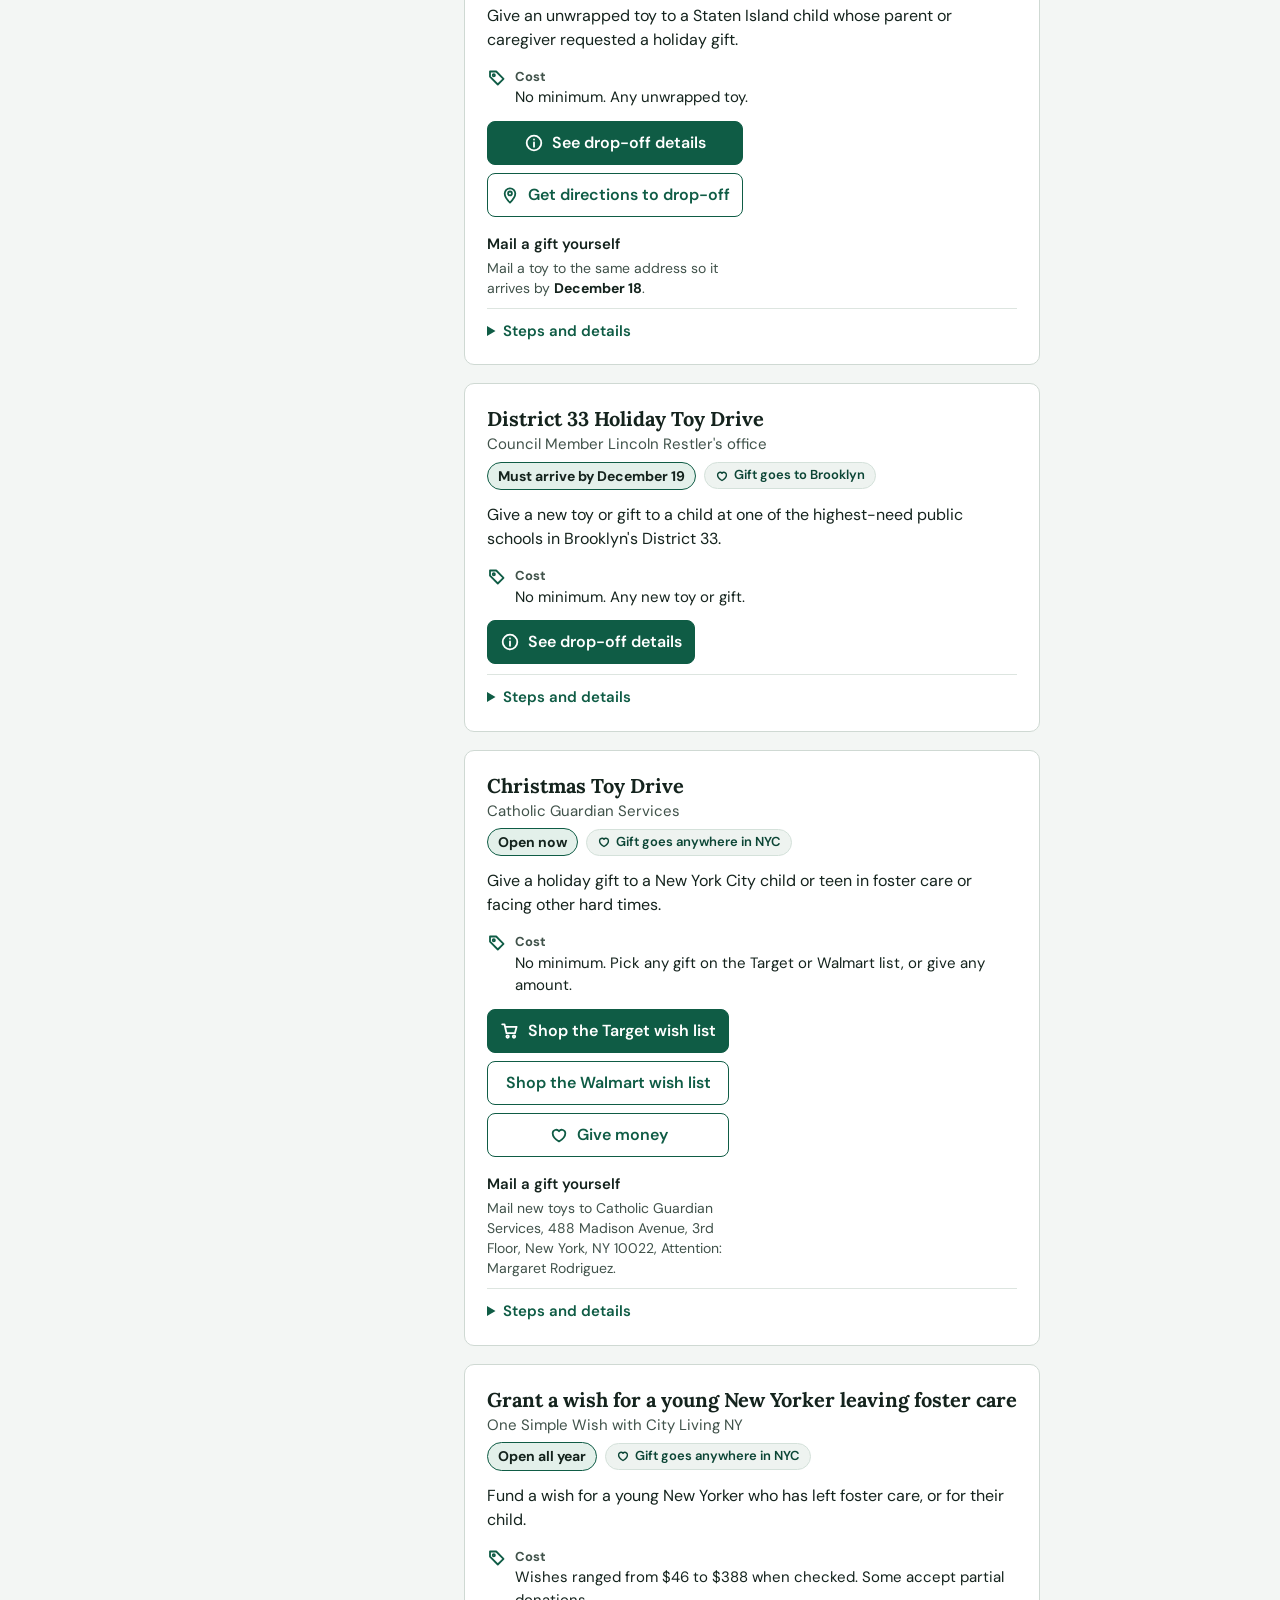
==== commit ed3ba19d: "Merge pull request #51 from crystmas/claude/gifted-euler-7cykao Add a copyright line to the footer o" ====
--- a/index.html
+++ b/index.html
@@ -21,7 +21,7 @@
 <!-- The heading font and the main text font start loading right away -->
 <link rel="preload" href="fonts/lora-latin-700-normal.woff2" as="font" type="font/woff2" crossorigin>
 <link rel="preload" href="fonts/dm-sans-latin-400-normal.woff2" as="font" type="font/woff2" crossorigin>
-<link rel="stylesheet" href="styles.css?v=2026-11-27-15">
+<link rel="stylesheet" href="styles.css?v=2026-11-27-14">
 <!-- The folded feedback form needs JavaScript. Without it, only the plain link to the form shows. -->
 <noscript><style>#feedback { display: none; }</style></noscript>
 </head>
@@ -114,7 +114,7 @@
   </div>
   <div class="sort">
     <label for="sort" class="sr-only">Sort by</label>
-    <span class="sort-face" aria-hidden="true"><span id="sortText"><span class="sort-by">Sort by</span> <span class="sort-name">Deadline, soonest first</span></span><svg aria-hidden="true" width="12" height="12" viewBox="0 0 12 12" fill="none" stroke="currentColor" stroke-width="2" stroke-linecap="round" stroke-linejoin="round"><path d="M2.5 4.5 6 8l3.5-3.5"/></svg></span>
+    <span class="sort-face" aria-hidden="true"><span id="sortText">Sort: Deadline, soonest first</span><svg aria-hidden="true" width="12" height="12" viewBox="0 0 12 12" fill="none" stroke="currentColor" stroke-width="2" stroke-linecap="round" stroke-linejoin="round"><path d="M2.5 4.5 6 8l3.5-3.5"/></svg></span>
     <select id="sort">
       <option value="deadline">Deadline, soonest first</option>
       <option value="name">Name, A to Z</option>
@@ -156,6 +156,7 @@
     <p class="footnote">This website is not affiliated with any listed organization.</p>
     <p class="footnote">This site counts visits and clicks without cookies or personal data.</p>
     <a class="page-link" href="about.html">About this project</a>
+    <p class="footnote">© 2026 The Christmas Giving List</p>
   </div>
 </footer>
 
@@ -3278,9 +3279,8 @@
   short: { deadline: "Deadline", name: "Name" }
 };
 const phone = window.matchMedia("(max-width: 519px)");
-// "Sort by" and the option name are separate spans in #sortText, so they can be styled apart. Only the name changes.
 function showSort() {
-  $("sortText").querySelector(".sort-name").textContent = SORT_NAMES[phone.matches ? "short" : "full"][$("sort").value];
+  $("sortText").textContent = "Sort: " + SORT_NAMES[phone.matches ? "short" : "full"][$("sort").value];
 }
 phone.addEventListener("change", showSort);
 
--- a/styles.css
+++ b/styles.css
@@ -453,8 +453,9 @@
   /* The usual light-green highlight would not show on the tint, so rows you tap or point at turn white */
   .filters .check:hover { background: var(--surface); }
   /* The bar with "Reset filters" and "Show programs" stays in view while you scroll the options.
-     It keeps the tint, and its bottom corners follow the box's: 12px less the 1.5px border. */
-  .sheet-foot { display: flex; align-items: center; gap: 12px; position: sticky; bottom: 0; background: var(--calm-bg); border-radius: 0 0 10.5px 10.5px; }
+     It keeps the tint, and its bottom corners follow the box's: 12px less the 1.5px border.
+     With very large text the two buttons don't fit side by side, so "Show programs" moves to its own line. */
+  .sheet-foot { display: flex; flex-wrap: wrap; align-items: center; gap: 12px; position: sticky; bottom: 0; background: var(--calm-bg); border-radius: 0 0 10.5px 10.5px; }
   #showResults { display: inline-flex; flex: 1; min-height: 44px; }
 }
 /* Phones: cards stack and buttons run the full width */
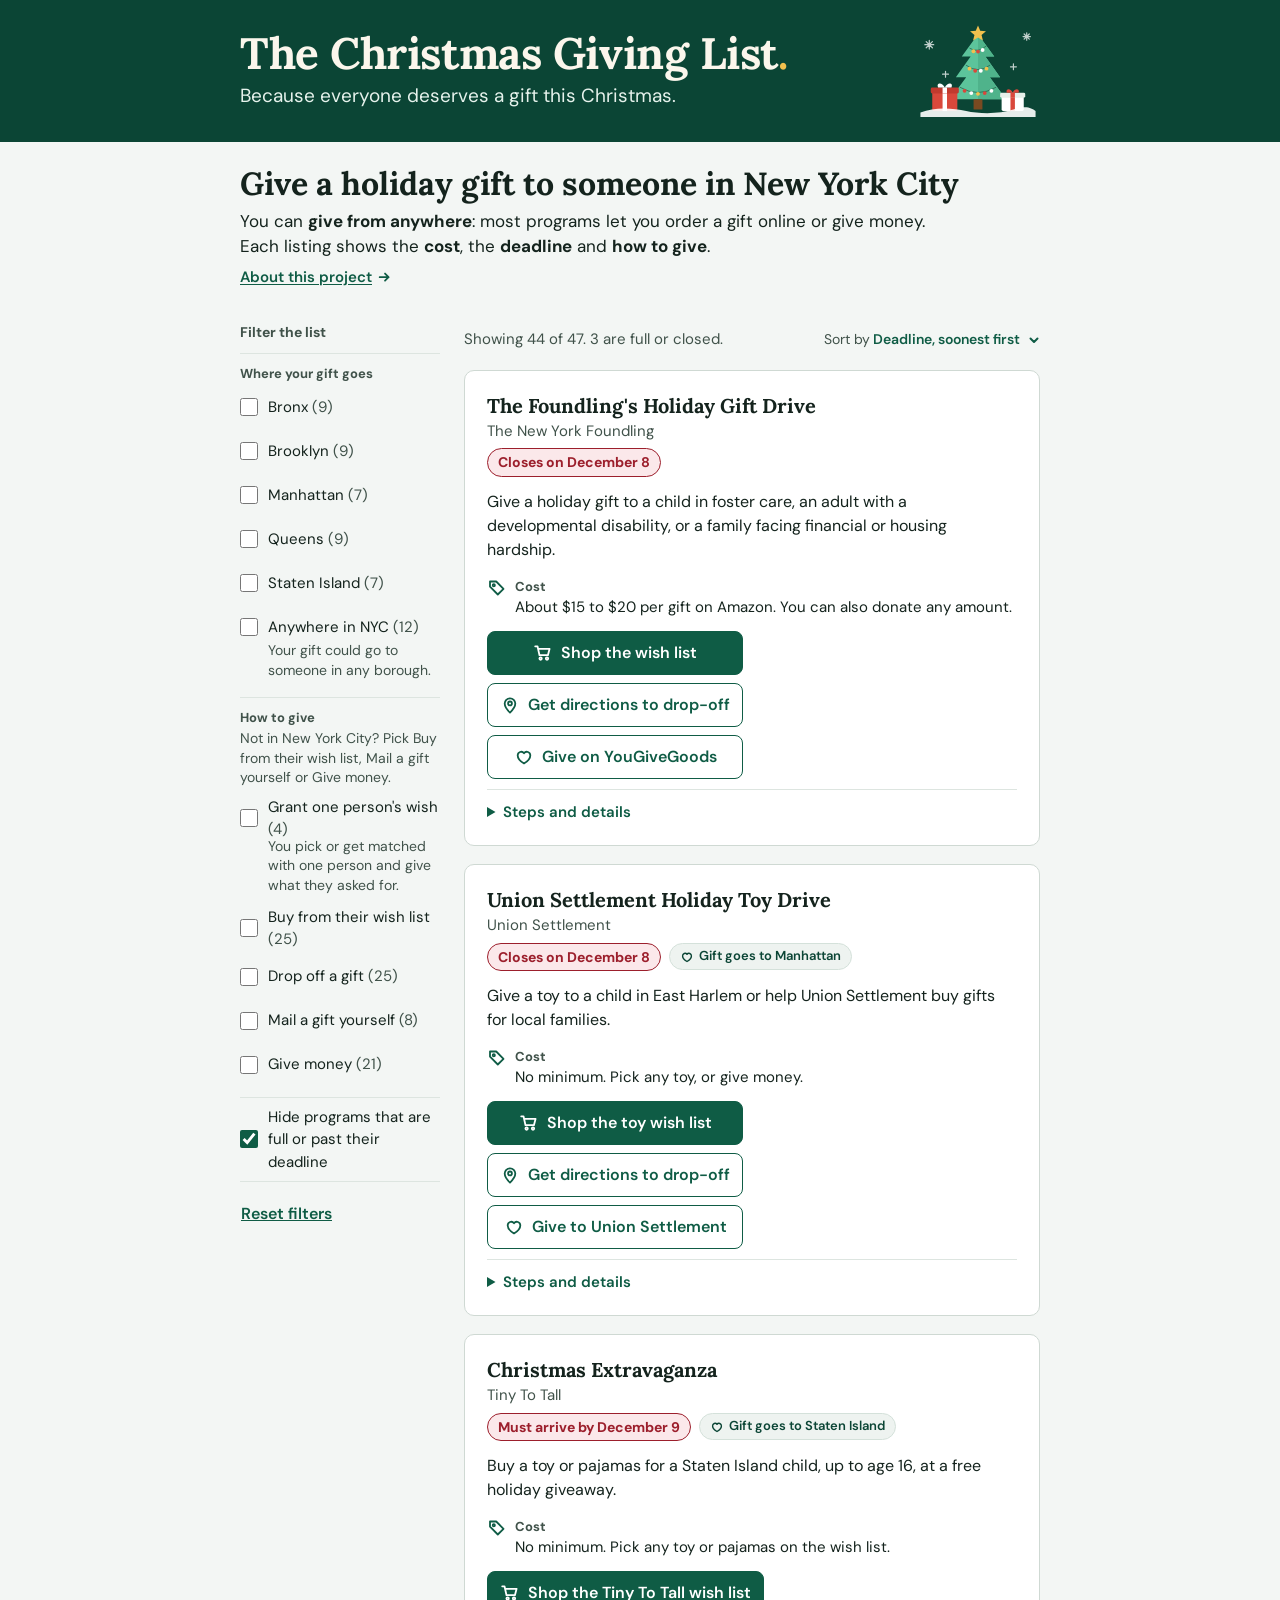
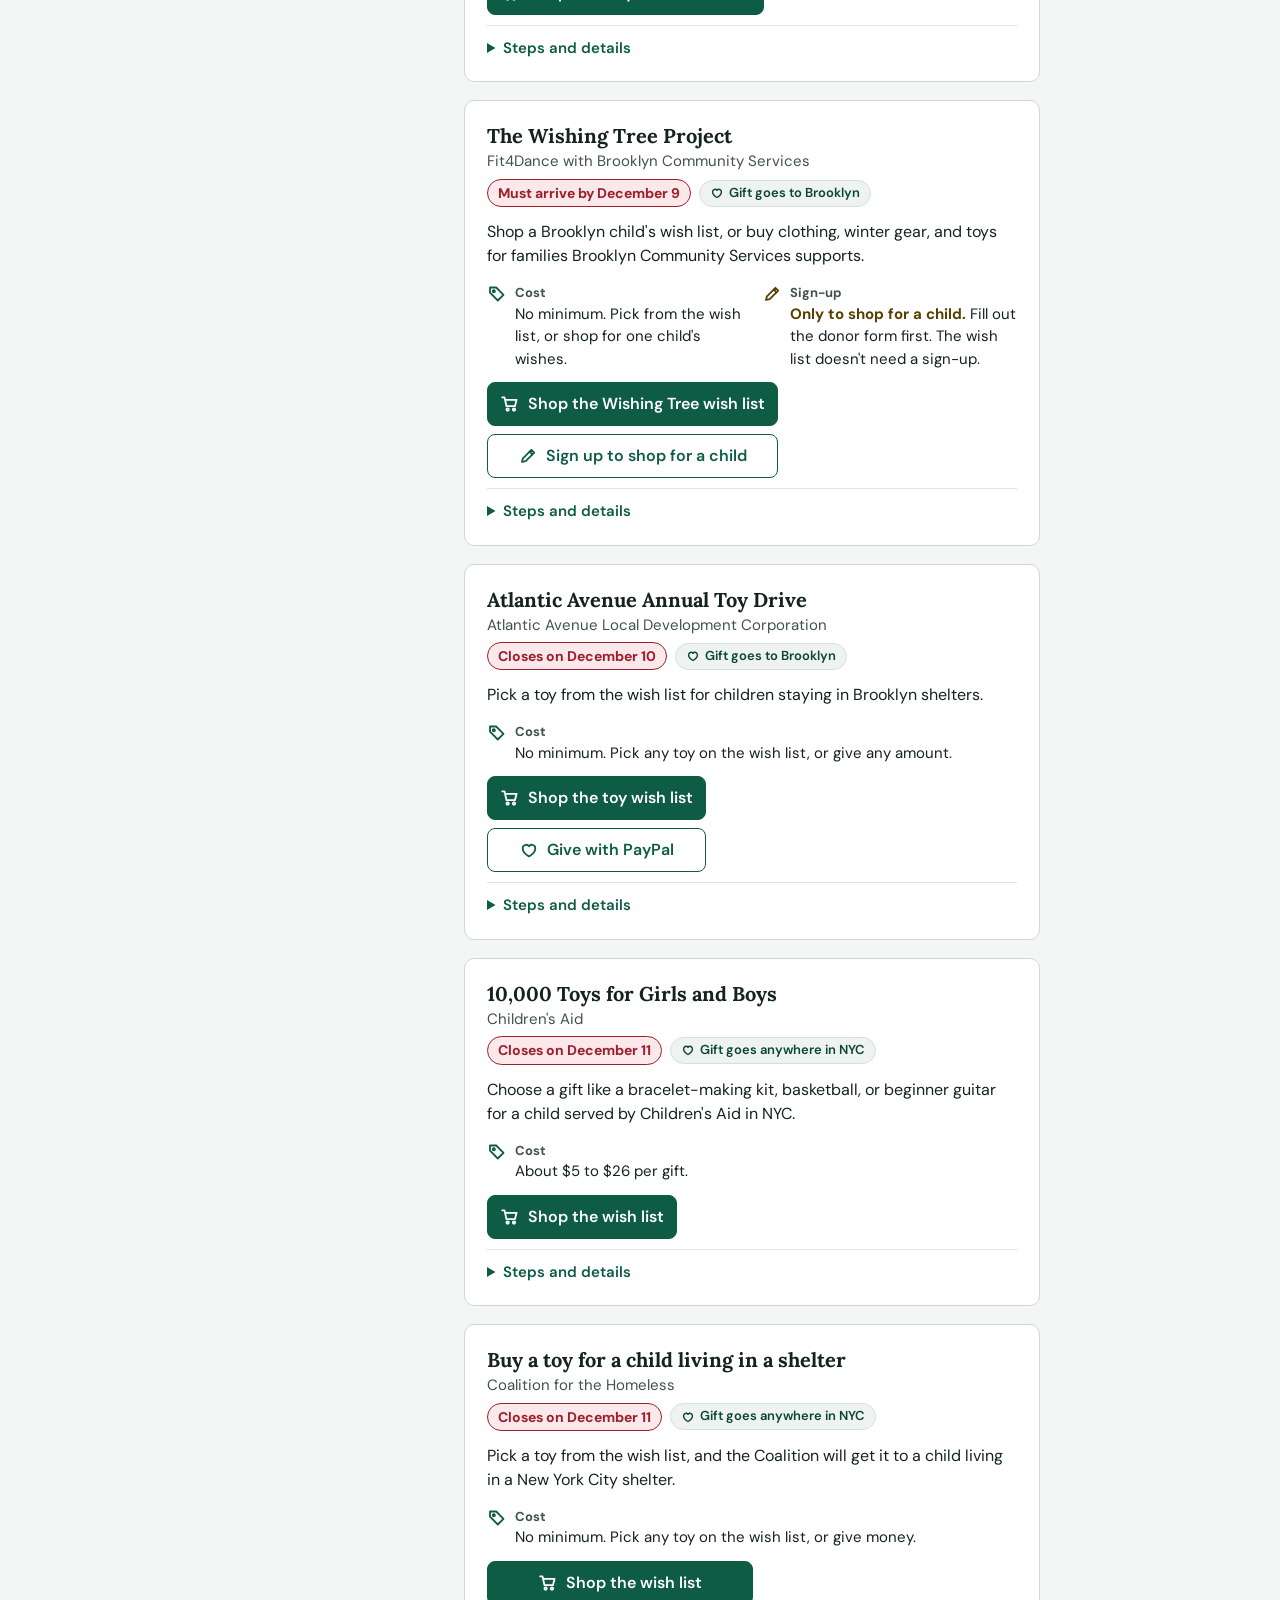
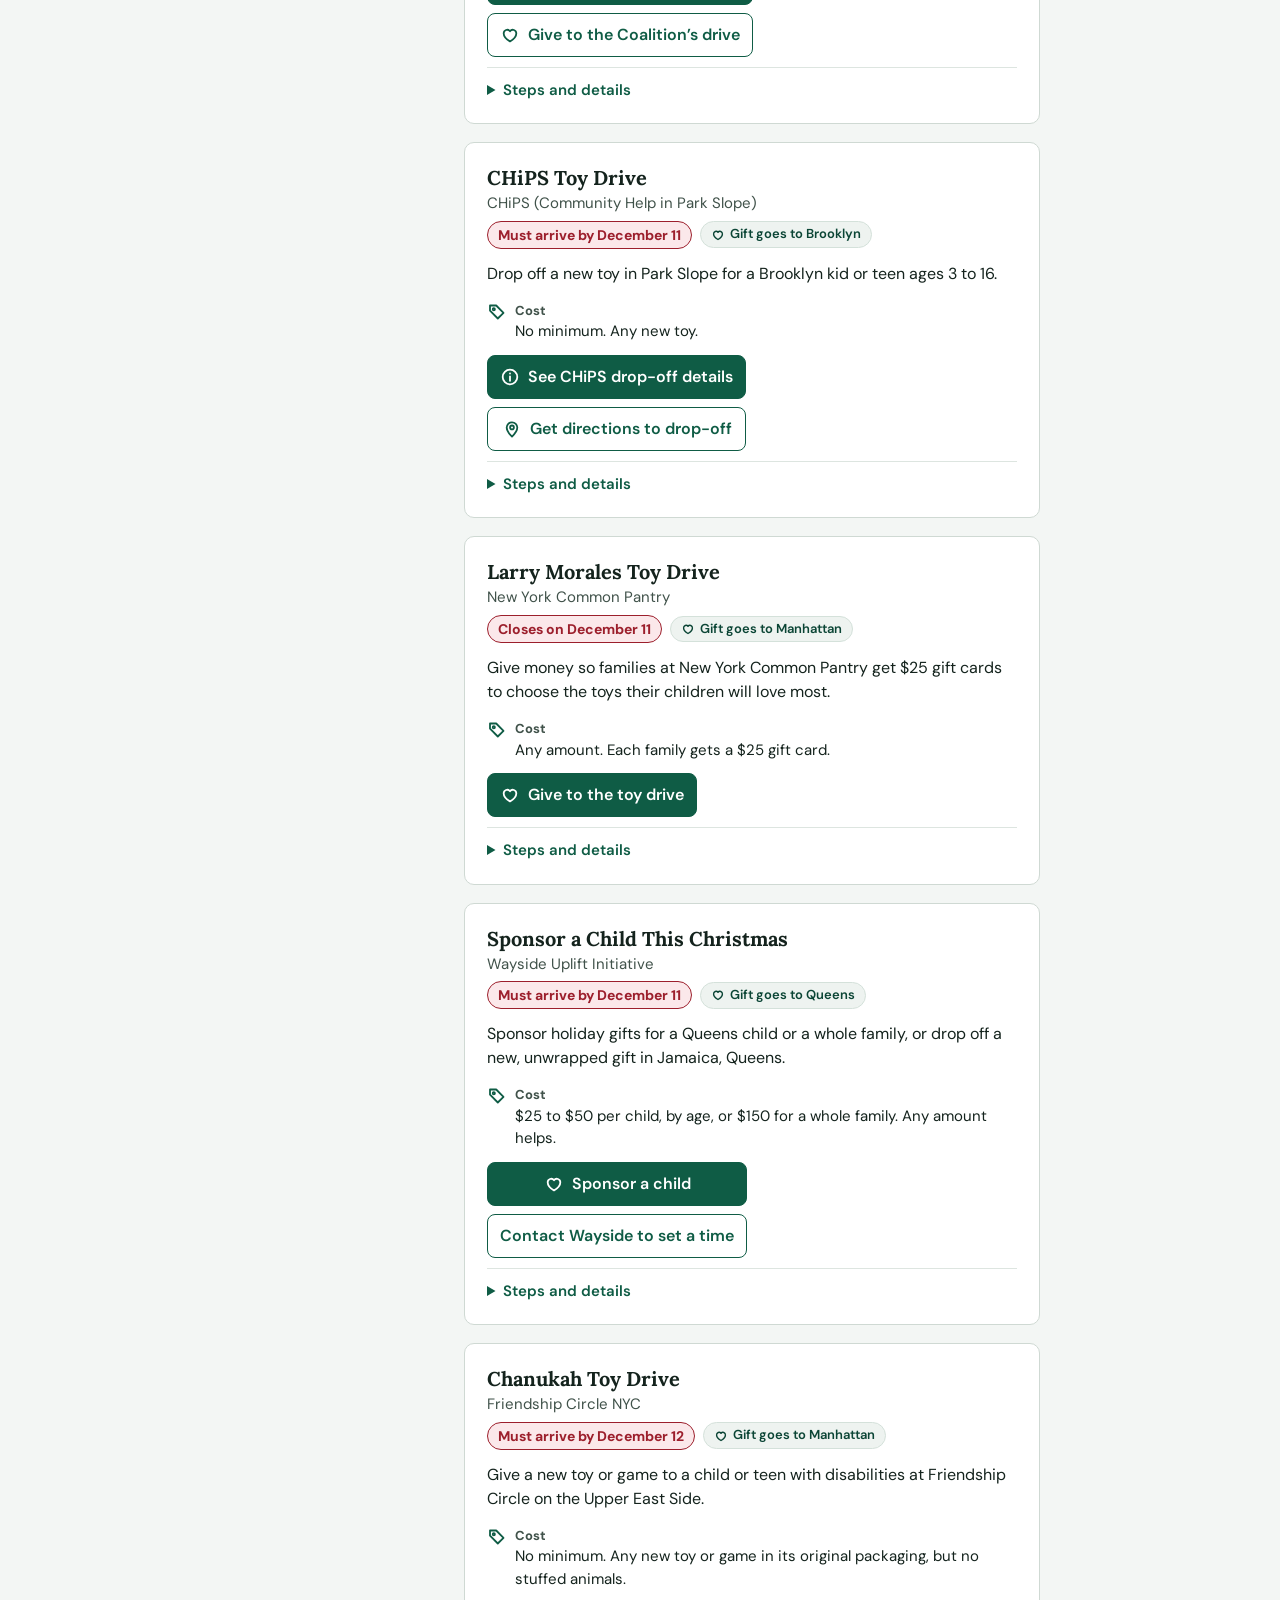
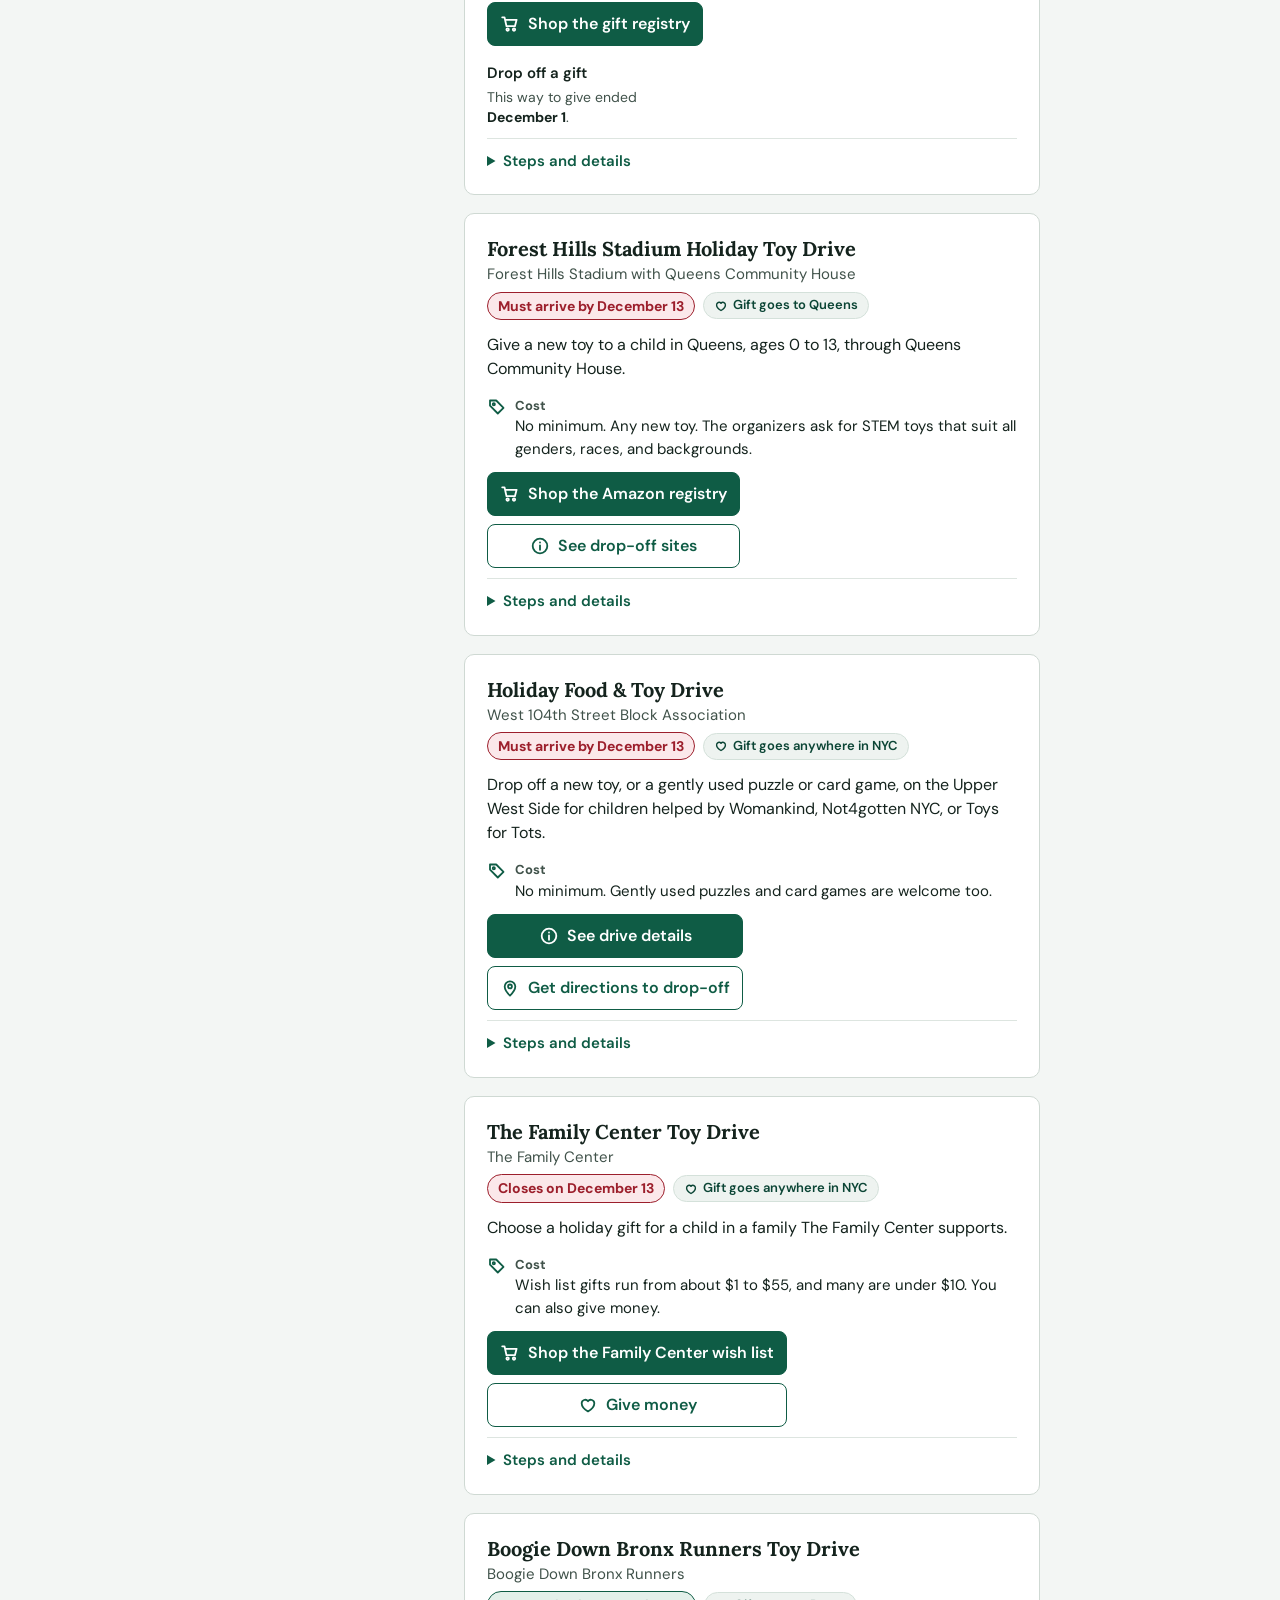
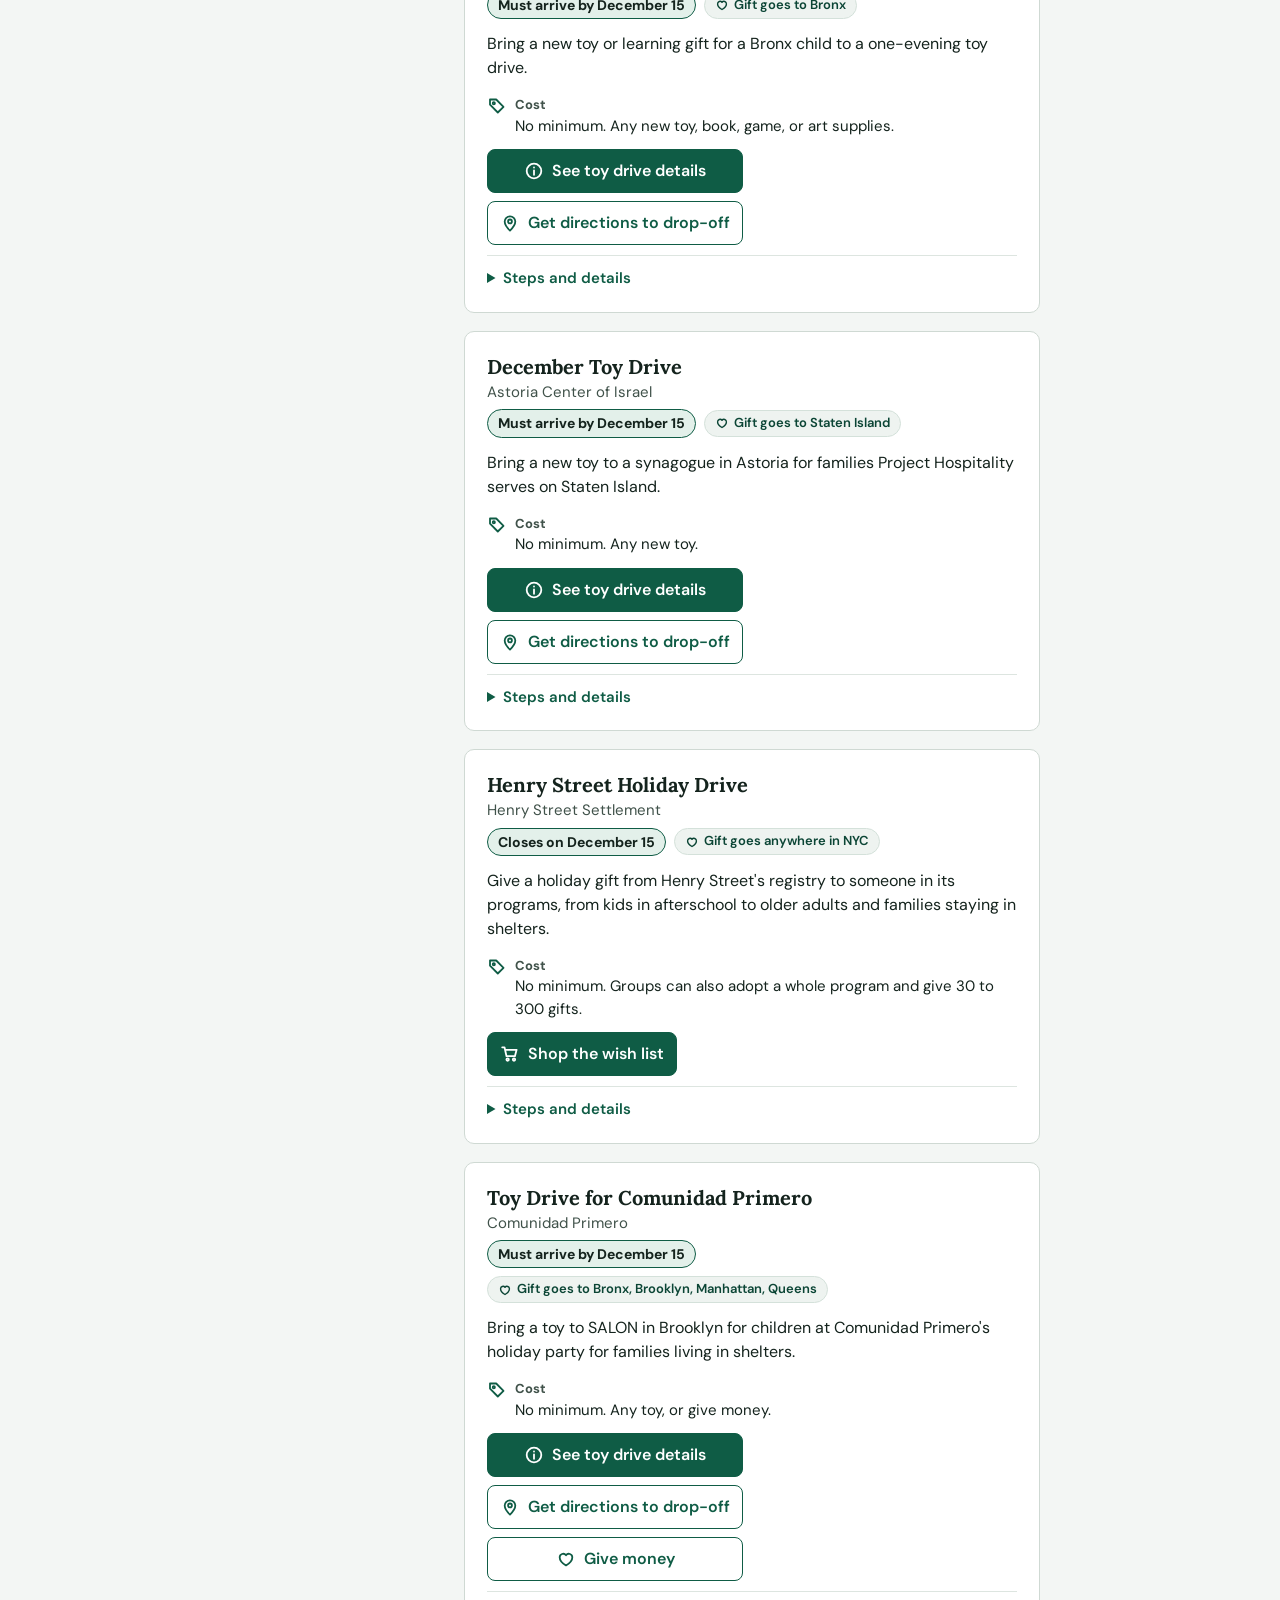
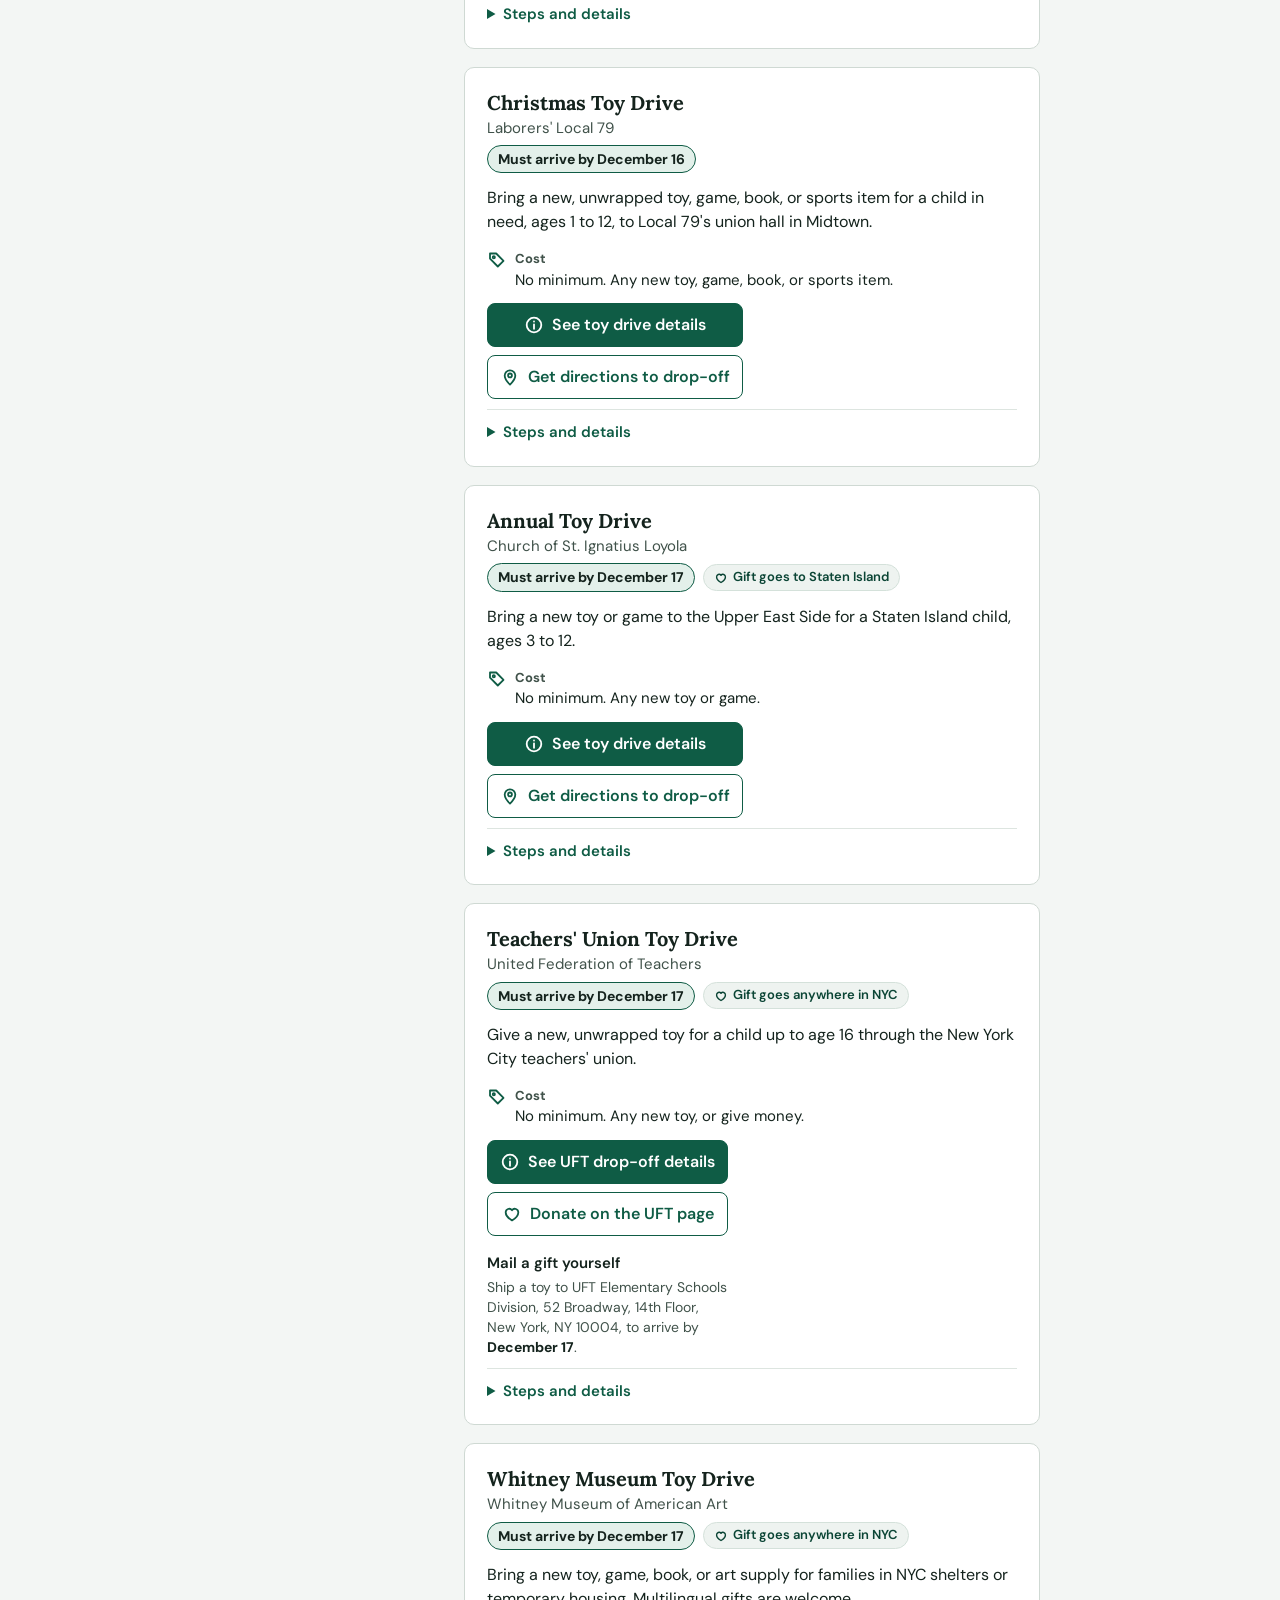
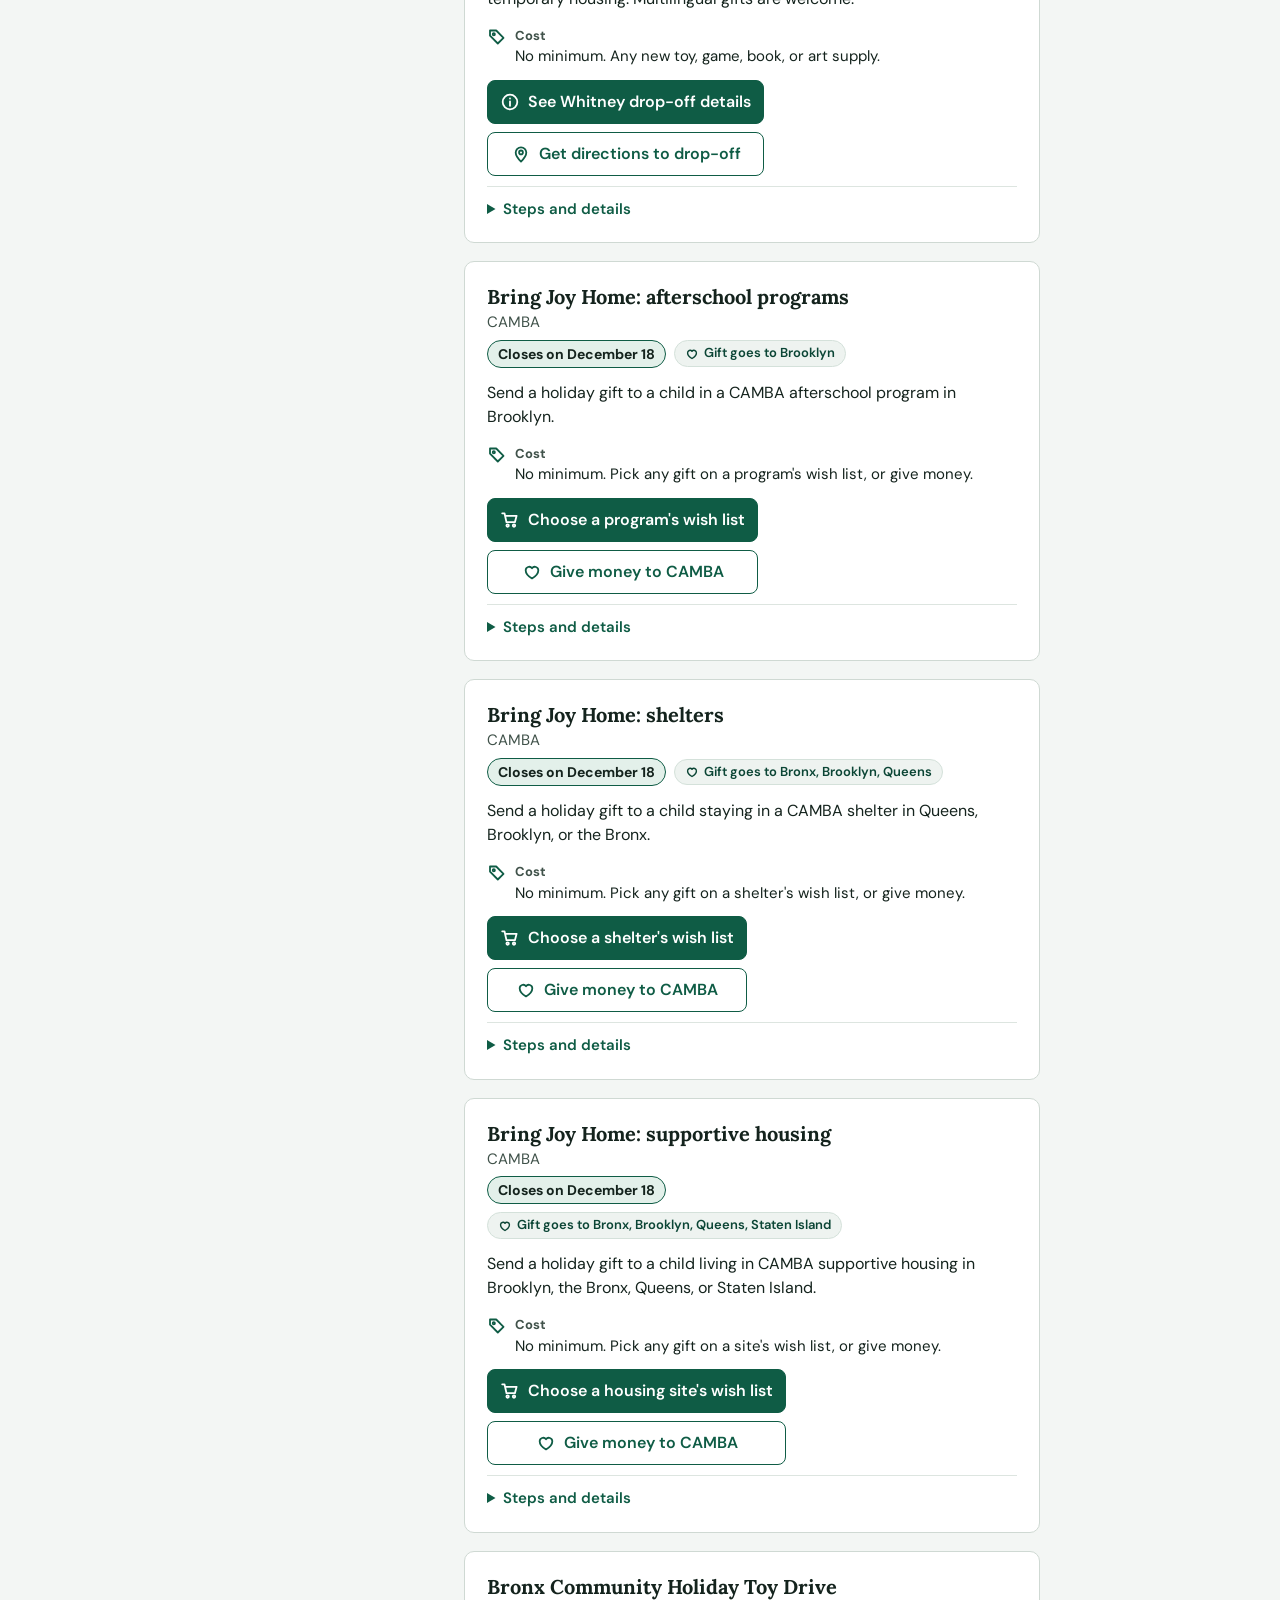
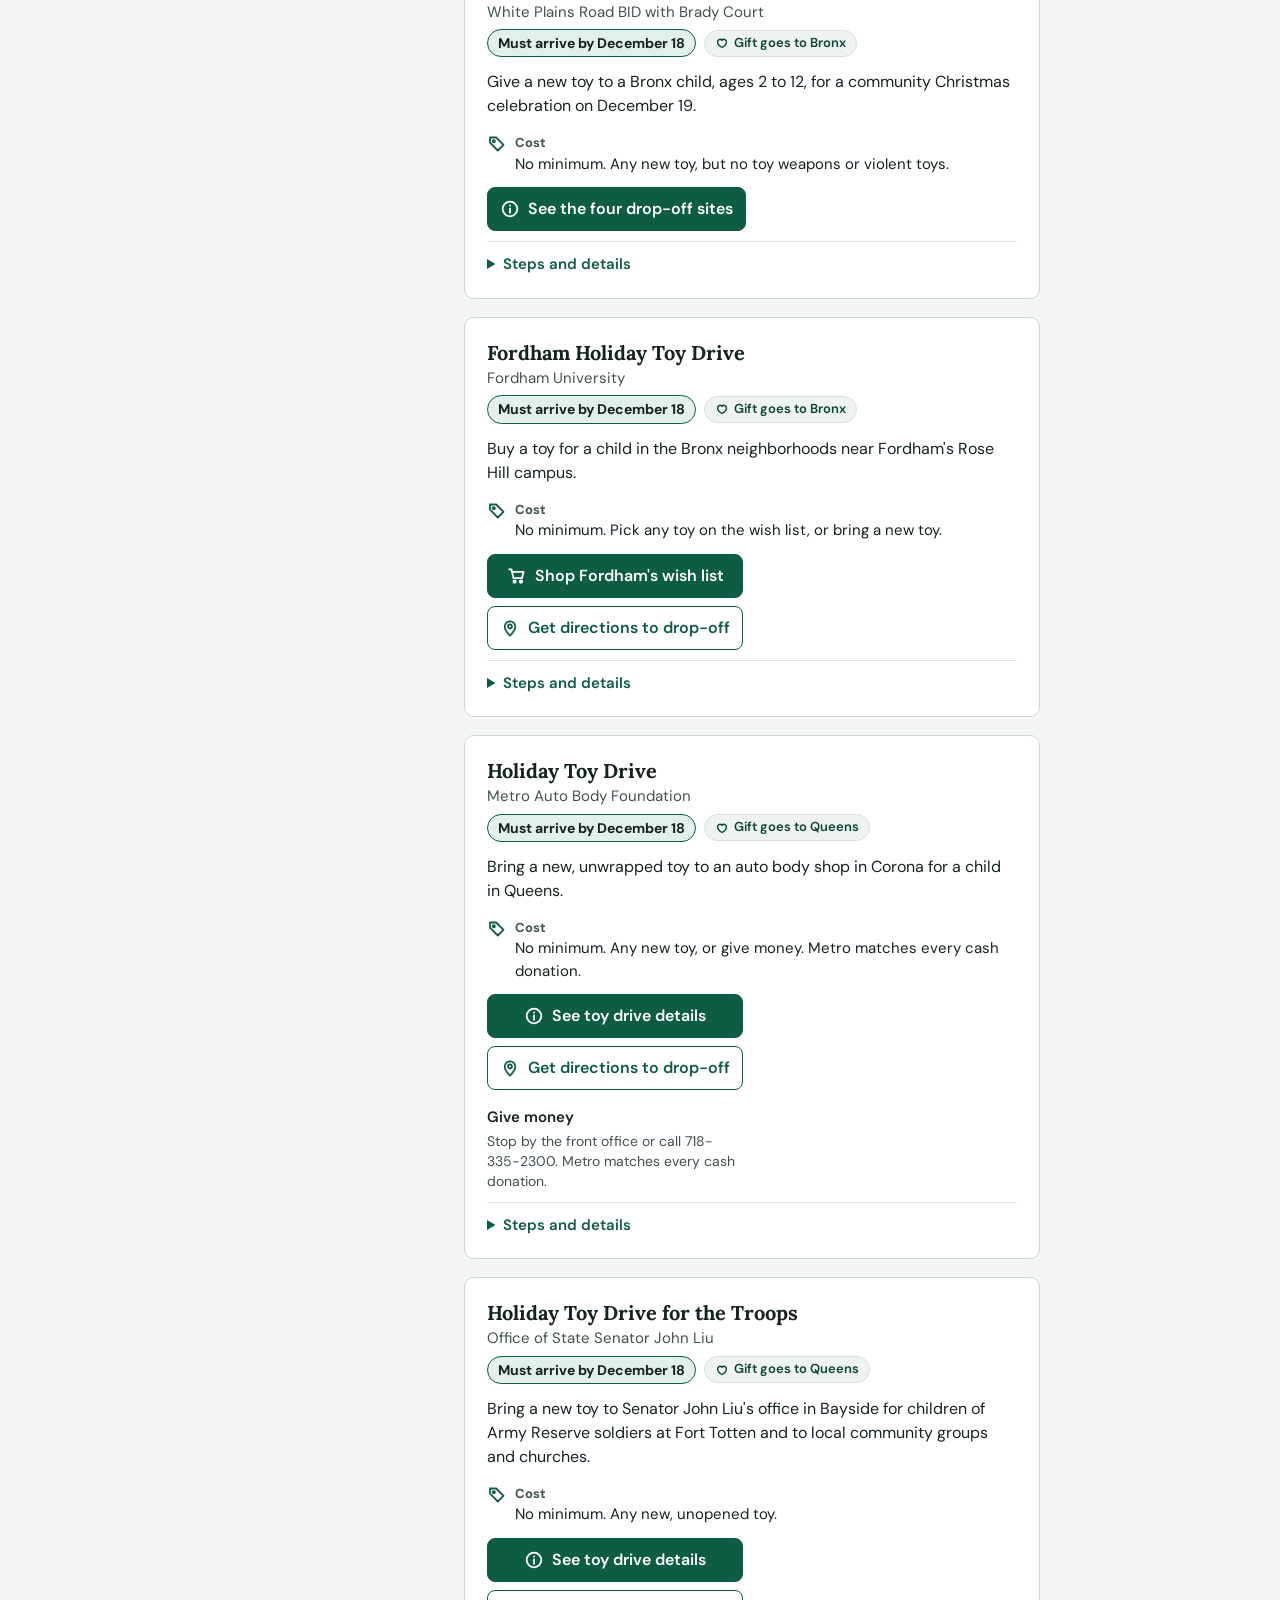
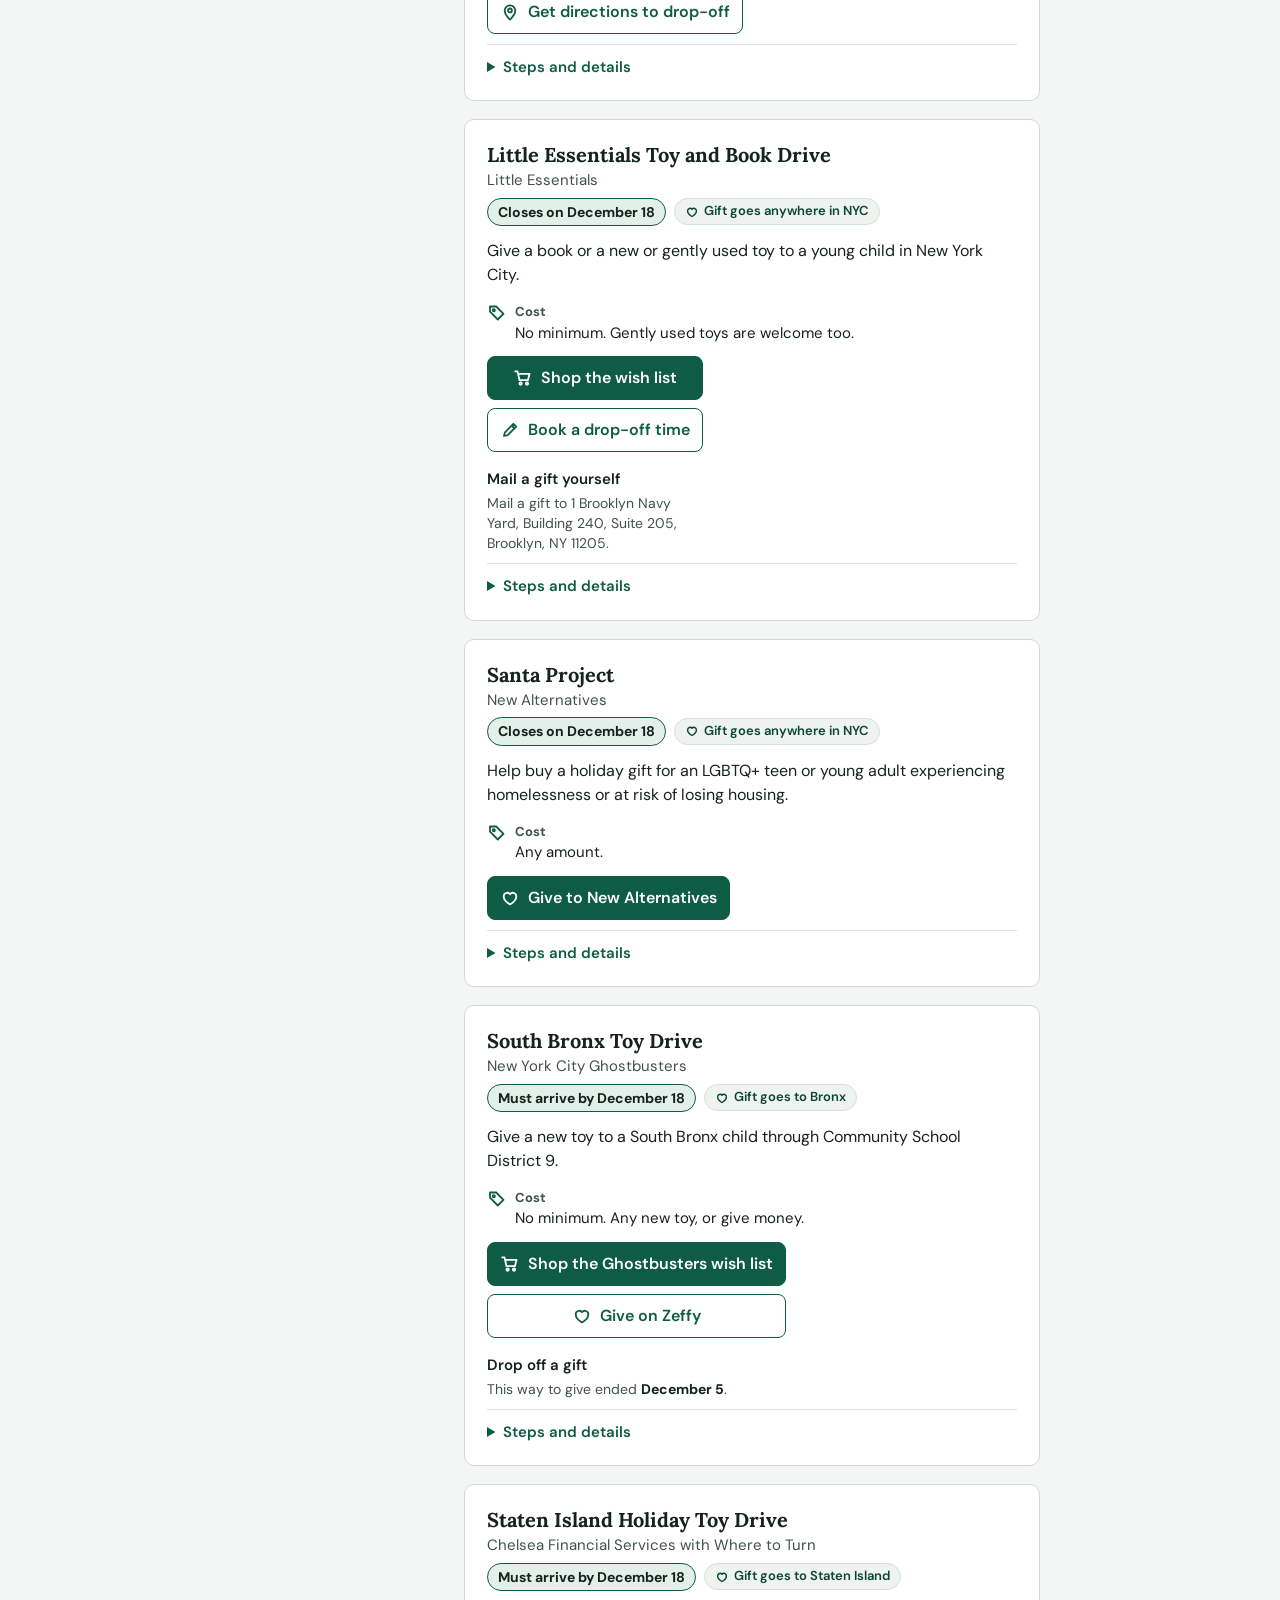
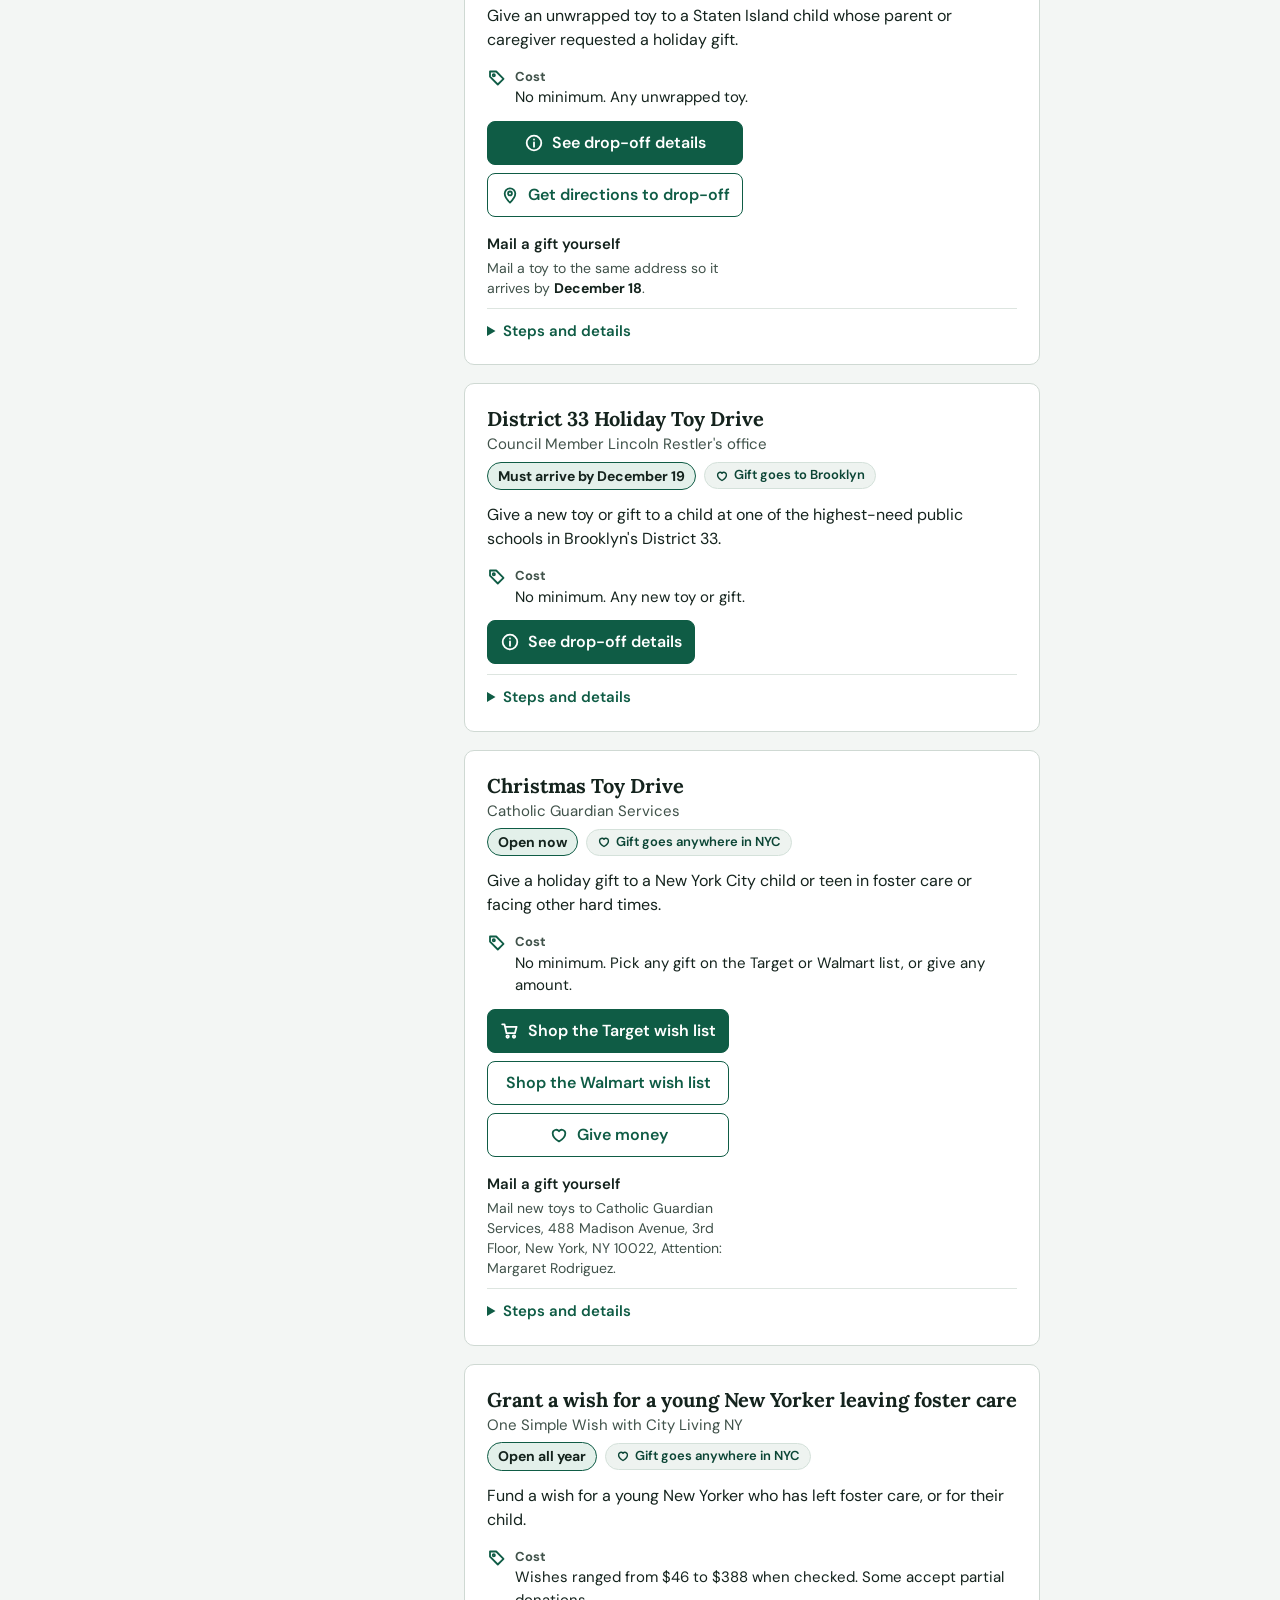
==== commit bff7aed5: "Merge pull request #52 from crystmas/claude/gifted-euler-7cykao-sort Sort menu as plain text, on the" ====
--- a/index.html
+++ b/index.html
@@ -21,7 +21,7 @@
 <!-- The heading font and the main text font start loading right away -->
 <link rel="preload" href="fonts/lora-latin-700-normal.woff2" as="font" type="font/woff2" crossorigin>
 <link rel="preload" href="fonts/dm-sans-latin-400-normal.woff2" as="font" type="font/woff2" crossorigin>
-<link rel="stylesheet" href="styles.css?v=2026-11-27-14">
+<link rel="stylesheet" href="styles.css?v=2026-11-27-15">
 <!-- The folded feedback form needs JavaScript. Without it, only the plain link to the form shows. -->
 <noscript><style>#feedback { display: none; }</style></noscript>
 </head>
@@ -114,7 +114,7 @@
   </div>
   <div class="sort">
     <label for="sort" class="sr-only">Sort by</label>
-    <span class="sort-face" aria-hidden="true"><span id="sortText">Sort: Deadline, soonest first</span><svg aria-hidden="true" width="12" height="12" viewBox="0 0 12 12" fill="none" stroke="currentColor" stroke-width="2" stroke-linecap="round" stroke-linejoin="round"><path d="M2.5 4.5 6 8l3.5-3.5"/></svg></span>
+    <span class="sort-face" aria-hidden="true"><span id="sortText"><span class="sort-by">Sort by</span> <span class="sort-name">Deadline, soonest first</span></span><svg aria-hidden="true" width="12" height="12" viewBox="0 0 12 12" fill="none" stroke="currentColor" stroke-width="2" stroke-linecap="round" stroke-linejoin="round"><path d="M2.5 4.5 6 8l3.5-3.5"/></svg></span>
     <select id="sort">
       <option value="deadline">Deadline, soonest first</option>
       <option value="name">Name, A to Z</option>
@@ -3279,8 +3279,9 @@
   short: { deadline: "Deadline", name: "Name" }
 };
 const phone = window.matchMedia("(max-width: 519px)");
+// "Sort by" and the option name are separate spans in #sortText, so they can be styled apart. Only the name changes.
 function showSort() {
-  $("sortText").textContent = "Sort: " + SORT_NAMES[phone.matches ? "short" : "full"][$("sort").value];
+  $("sortText").querySelector(".sort-name").textContent = SORT_NAMES[phone.matches ? "short" : "full"][$("sort").value];
 }
 phone.addEventListener("change", showSort);
 
--- a/styles.css
+++ b/styles.css
@@ -453,9 +453,8 @@
   /* The usual light-green highlight would not show on the tint, so rows you tap or point at turn white */
   .filters .check:hover { background: var(--surface); }
   /* The bar with "Reset filters" and "Show programs" stays in view while you scroll the options.
-     It keeps the tint, and its bottom corners follow the box's: 12px less the 1.5px border.
-     With very large text the two buttons don't fit side by side, so "Show programs" moves to its own line. */
-  .sheet-foot { display: flex; flex-wrap: wrap; align-items: center; gap: 12px; position: sticky; bottom: 0; background: var(--calm-bg); border-radius: 0 0 10.5px 10.5px; }
+     It keeps the tint, and its bottom corners follow the box's: 12px less the 1.5px border. */
+  .sheet-foot { display: flex; align-items: center; gap: 12px; position: sticky; bottom: 0; background: var(--calm-bg); border-radius: 0 0 10.5px 10.5px; }
   #showResults { display: inline-flex; flex: 1; min-height: 44px; }
 }
 /* Phones: cards stack and buttons run the full width */
